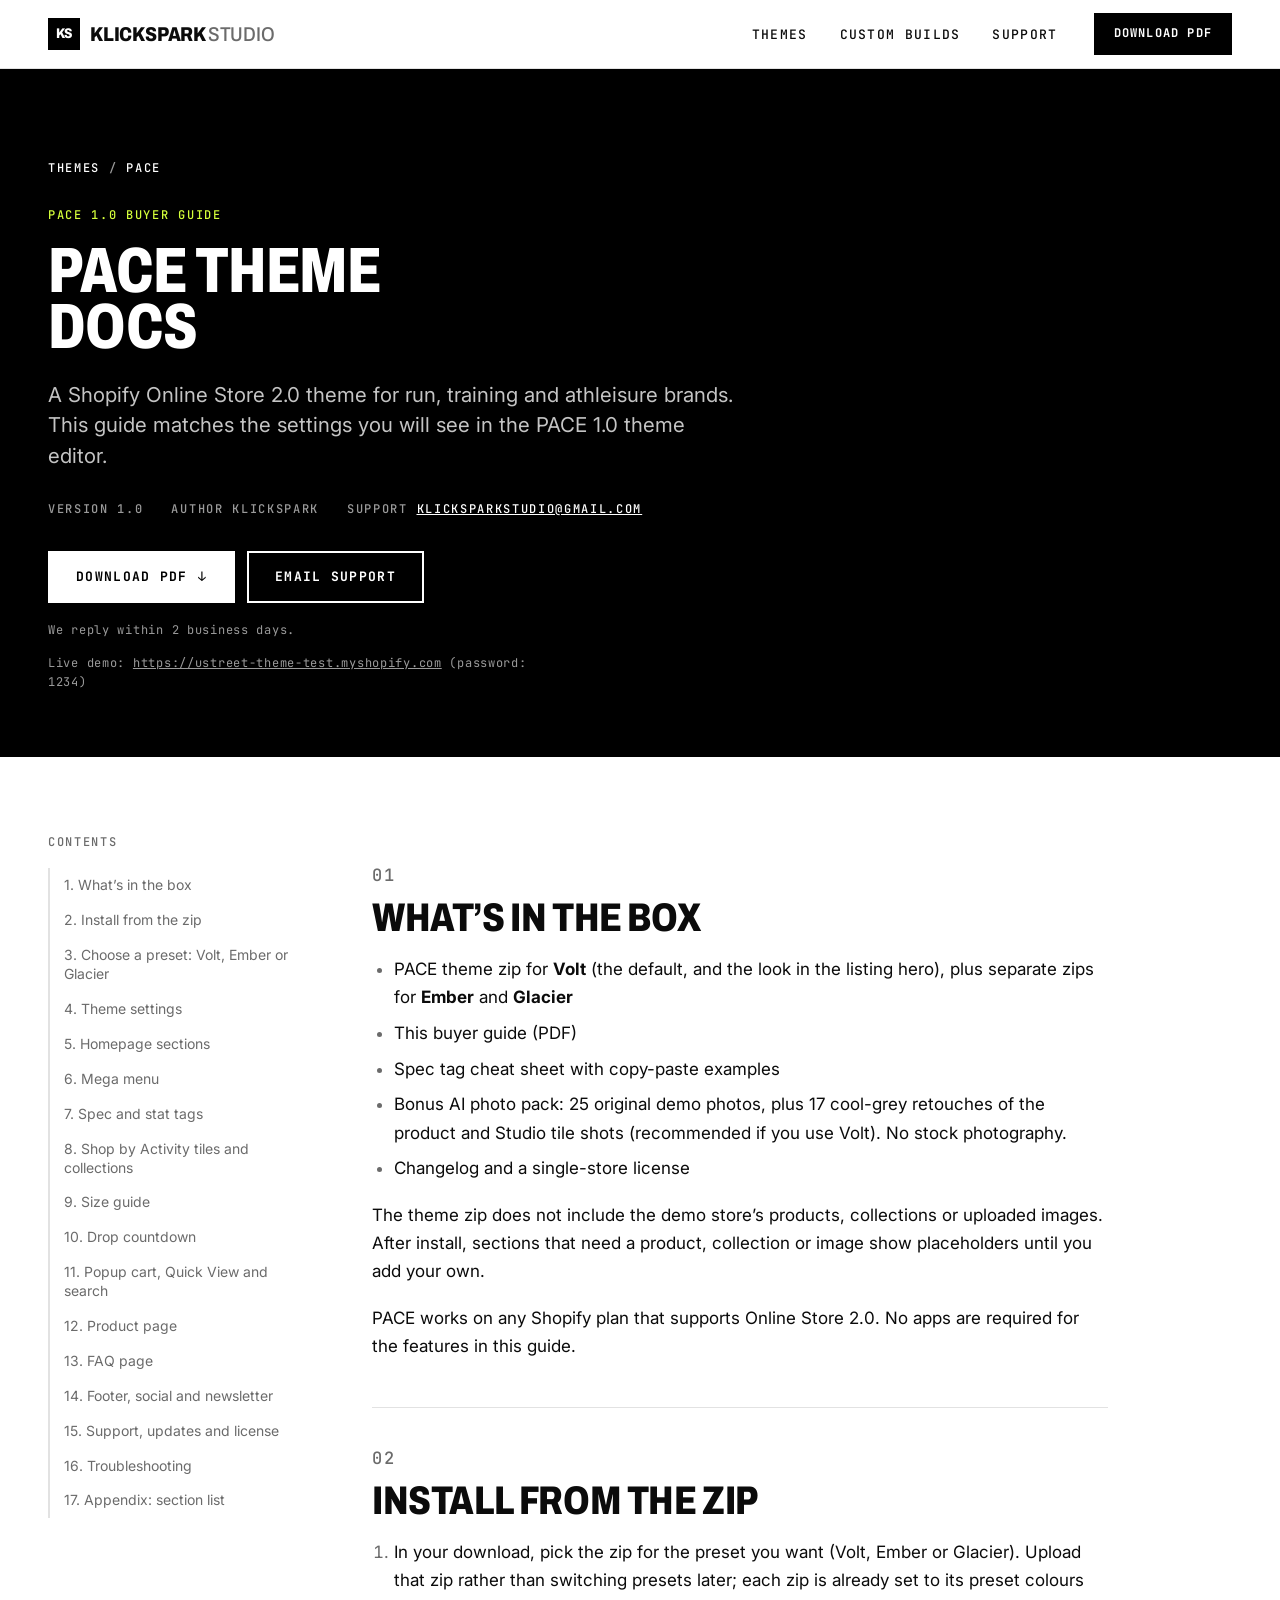
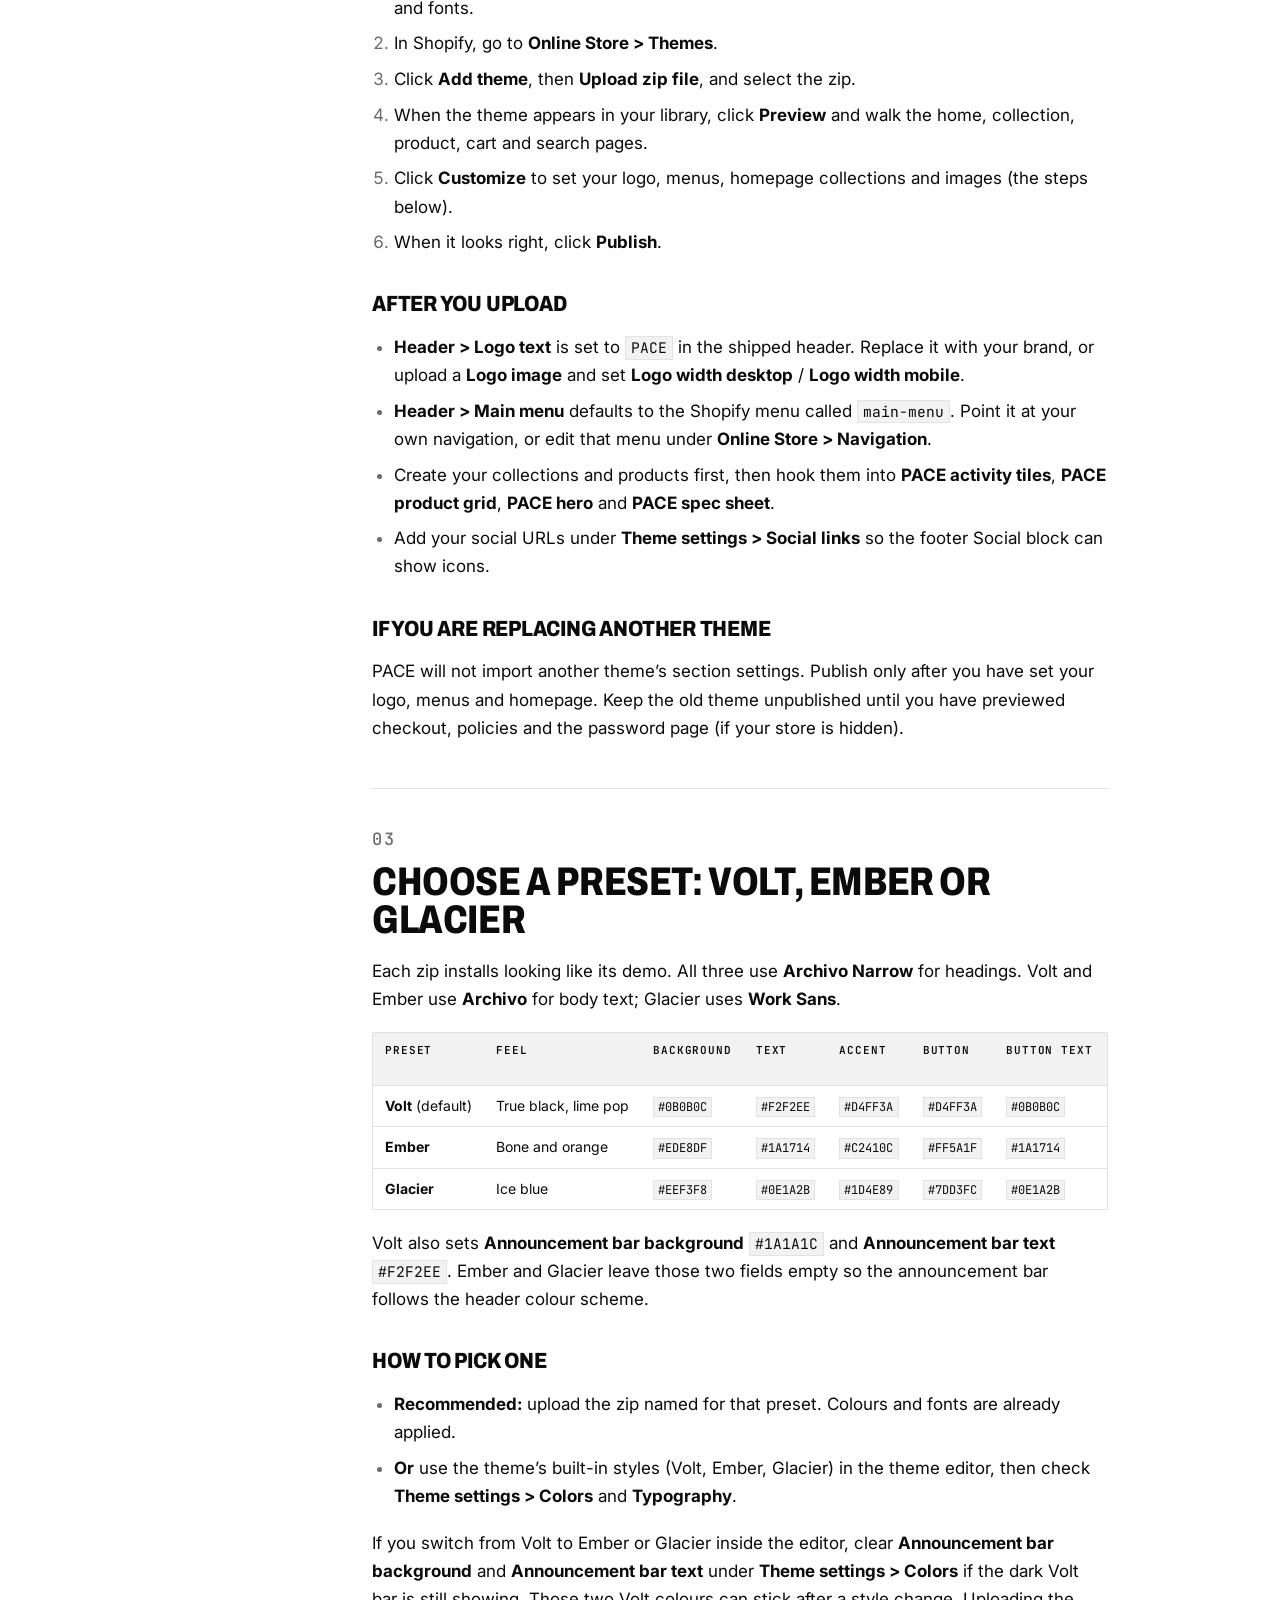
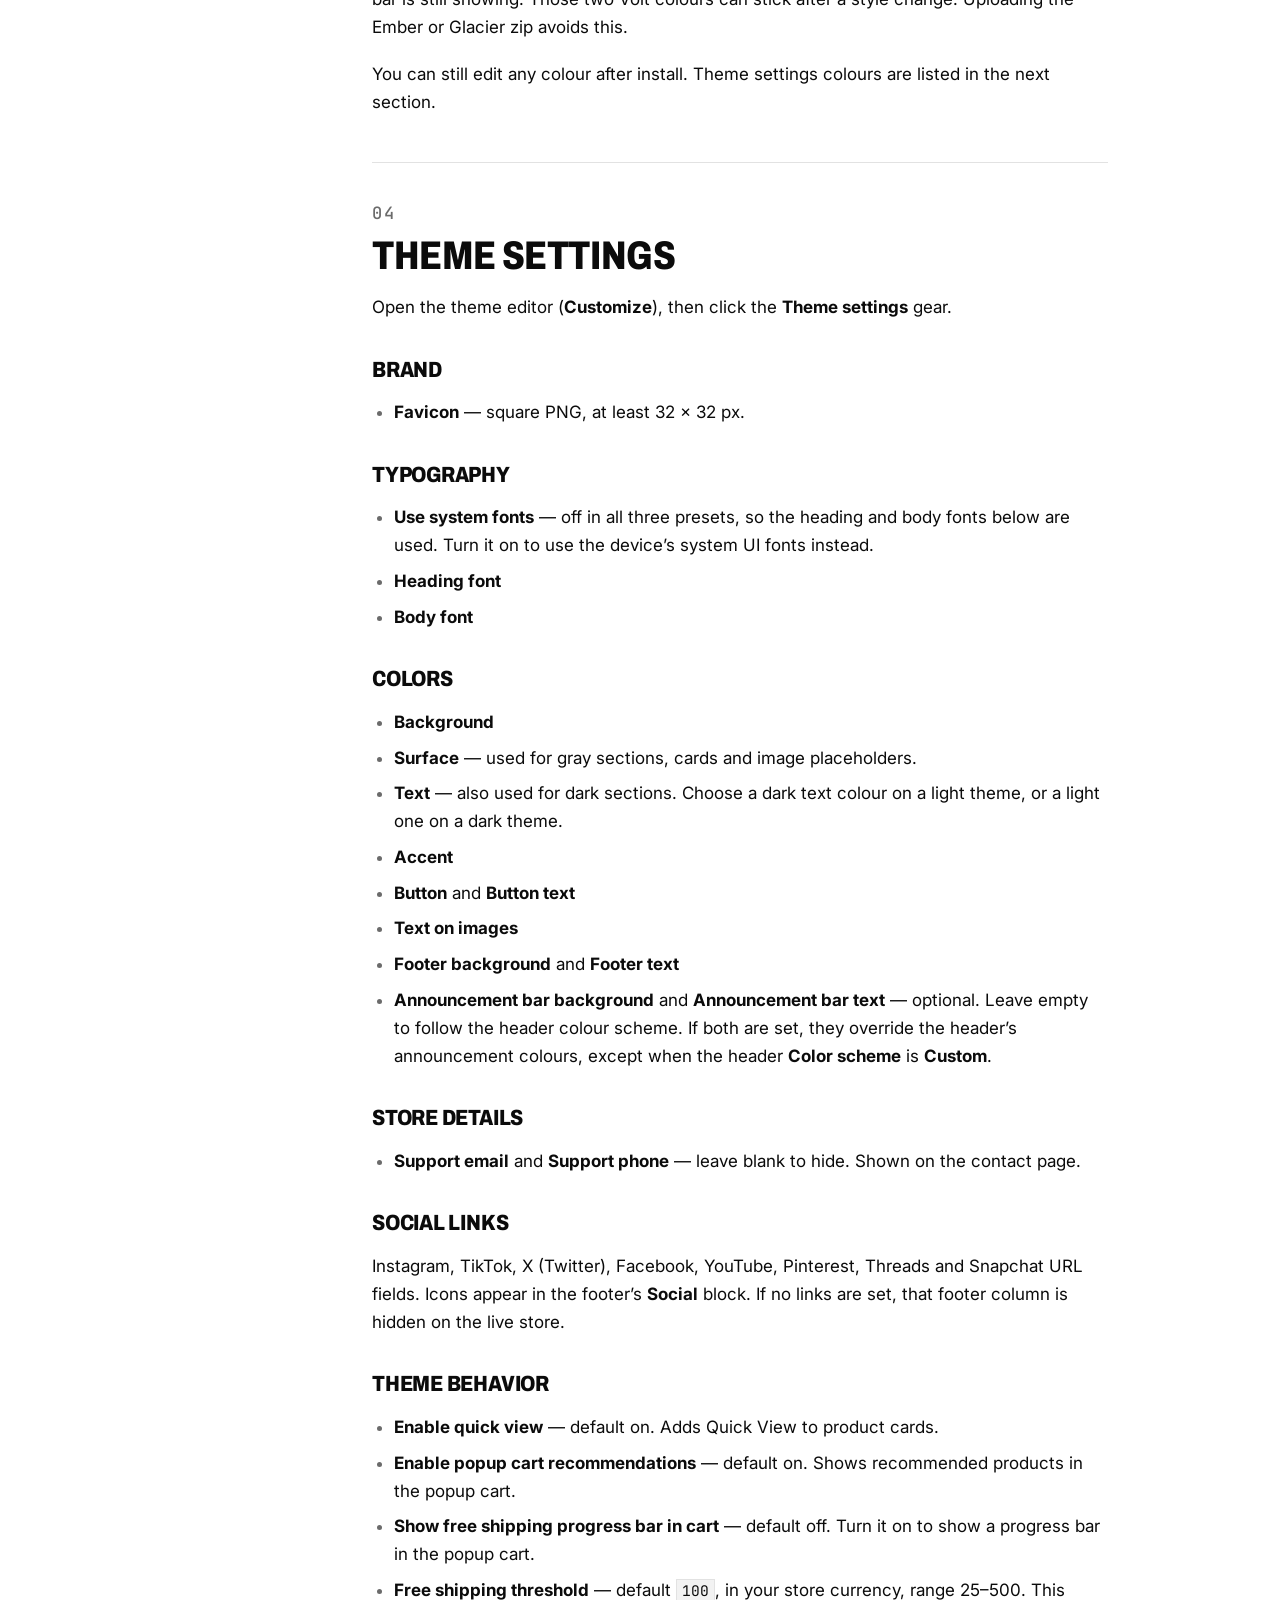
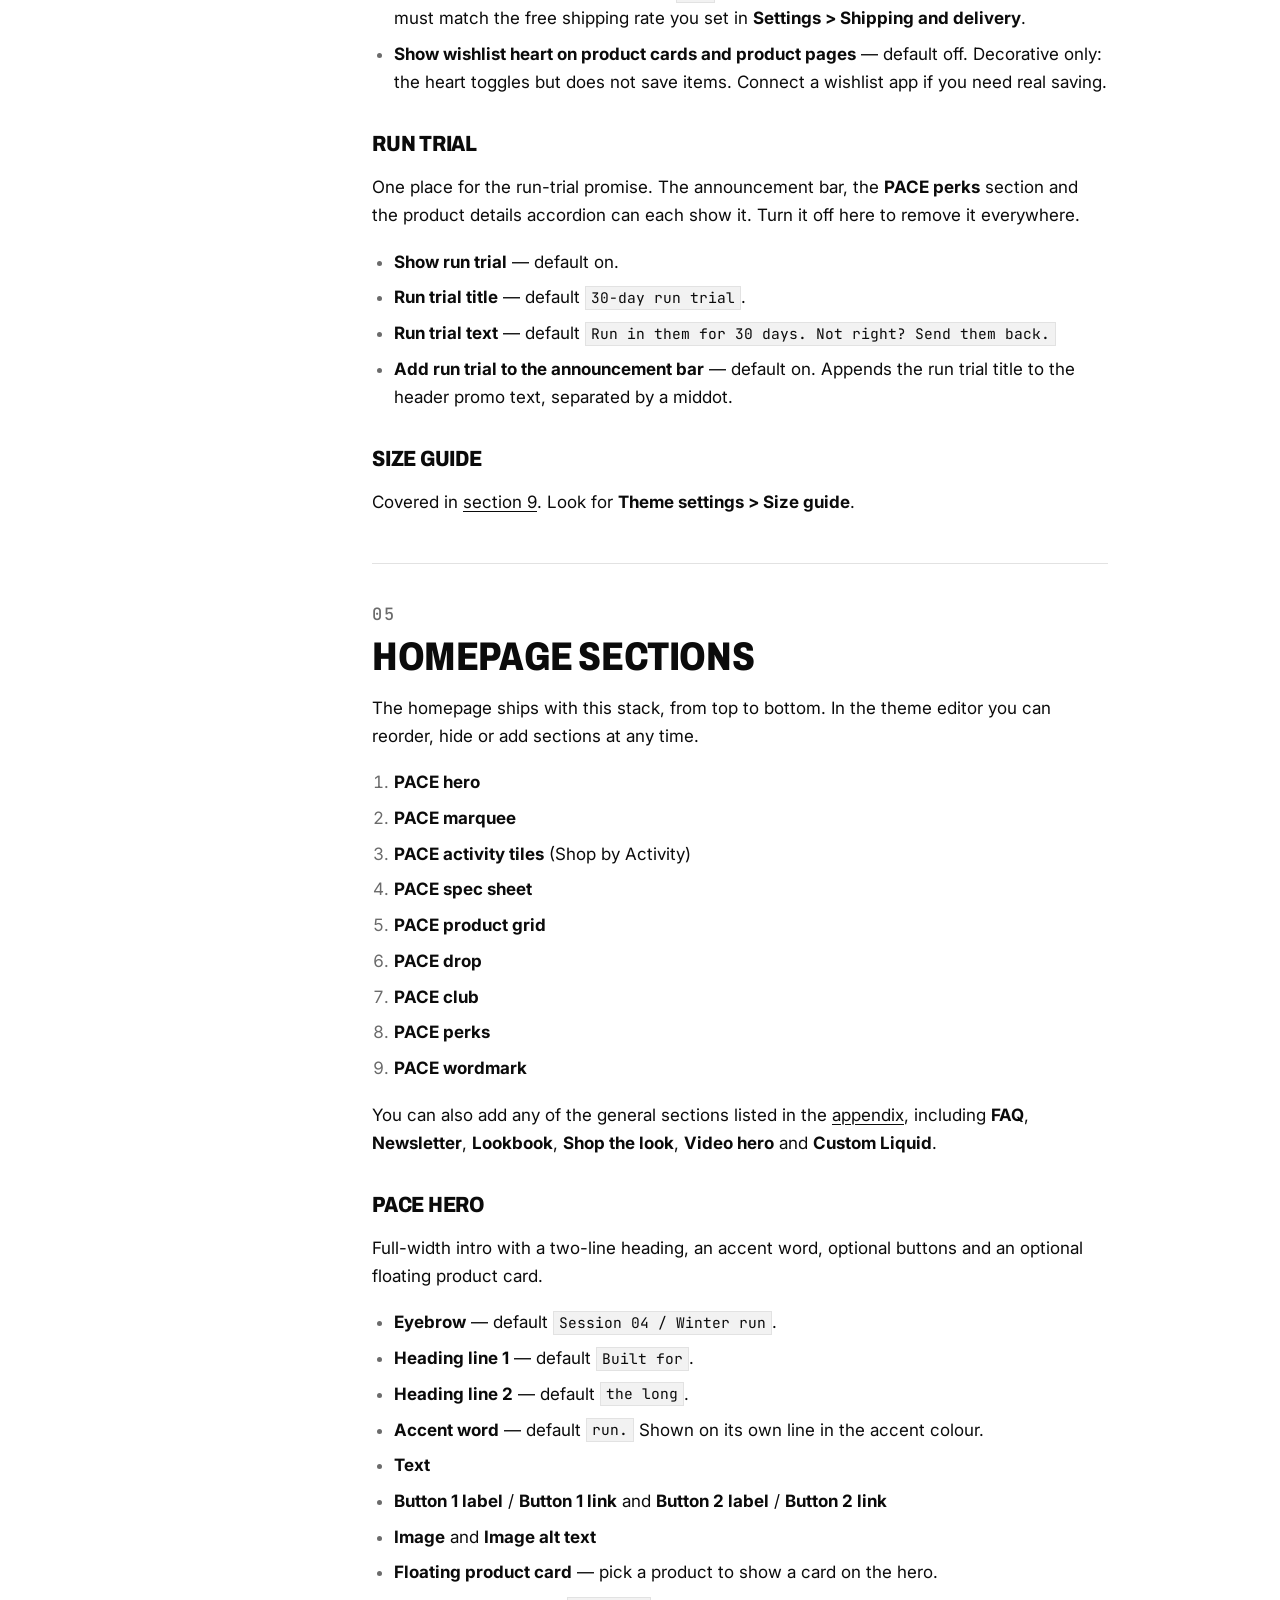
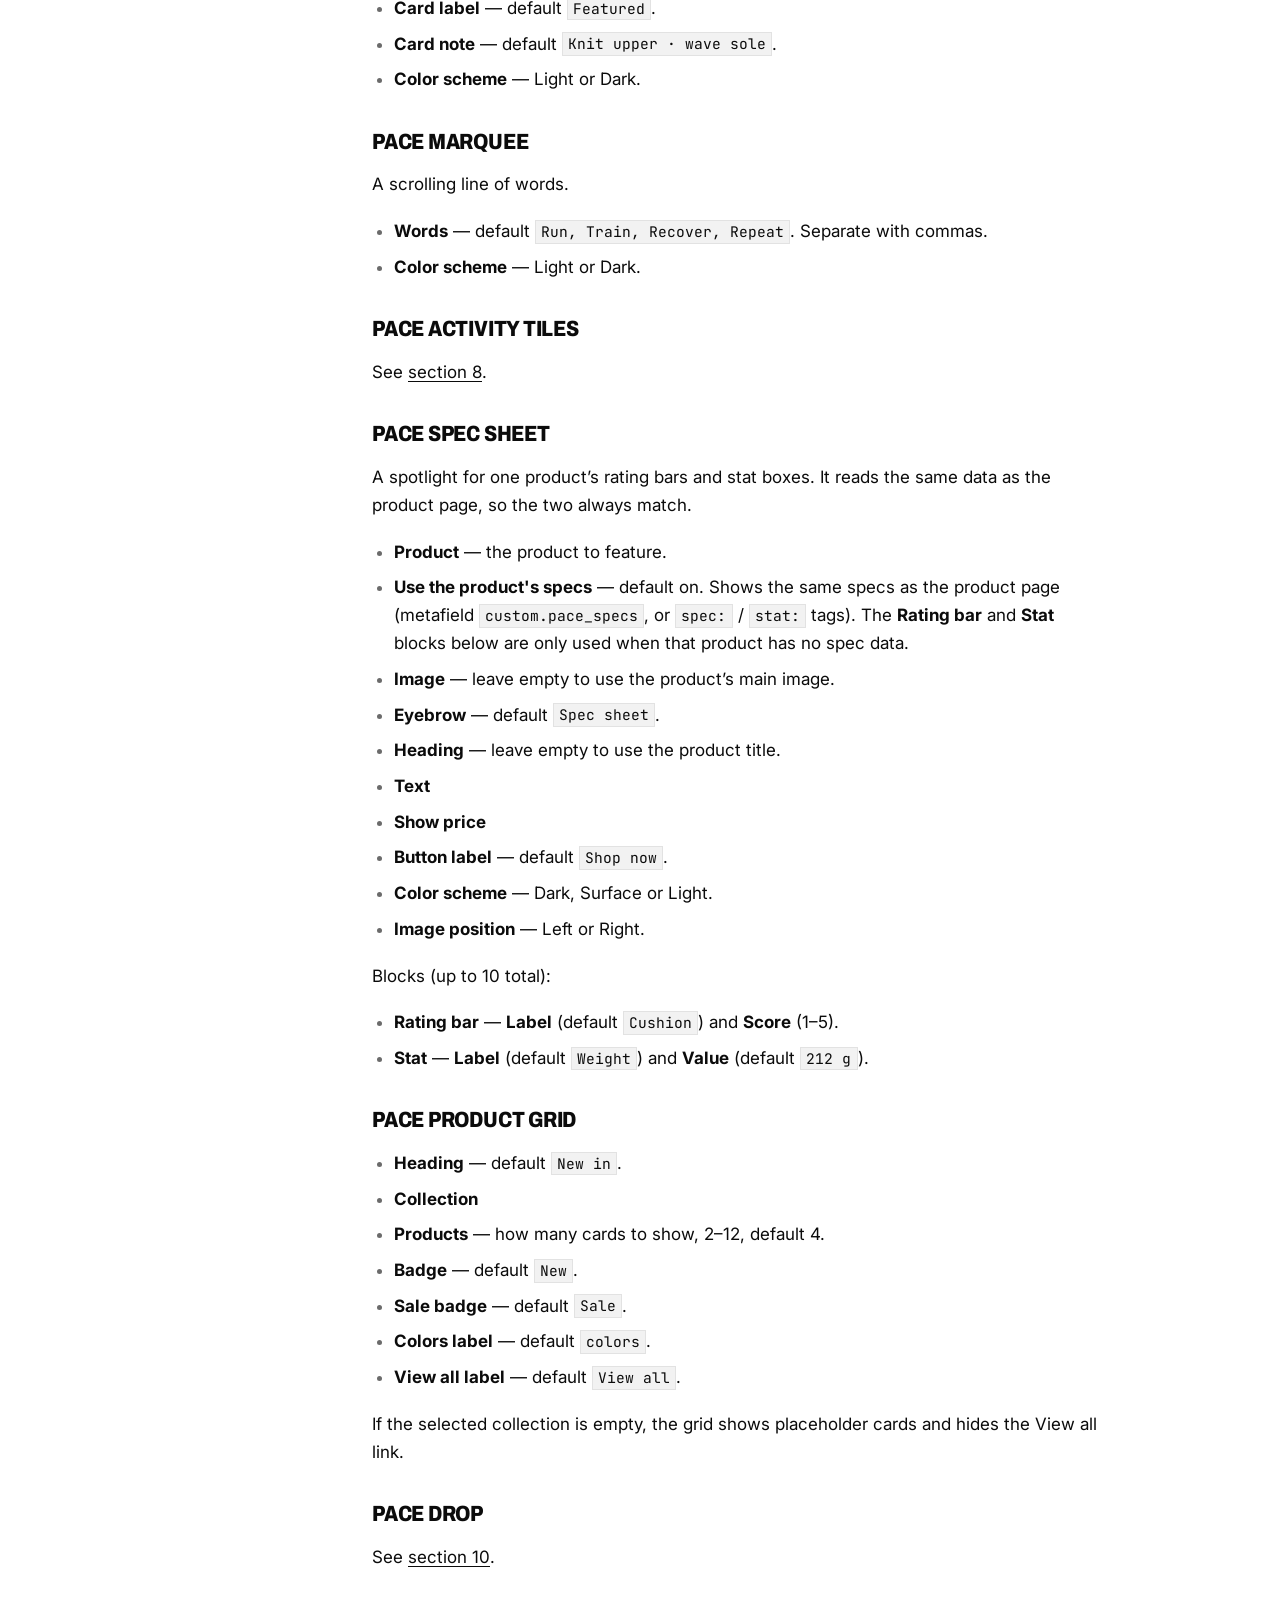
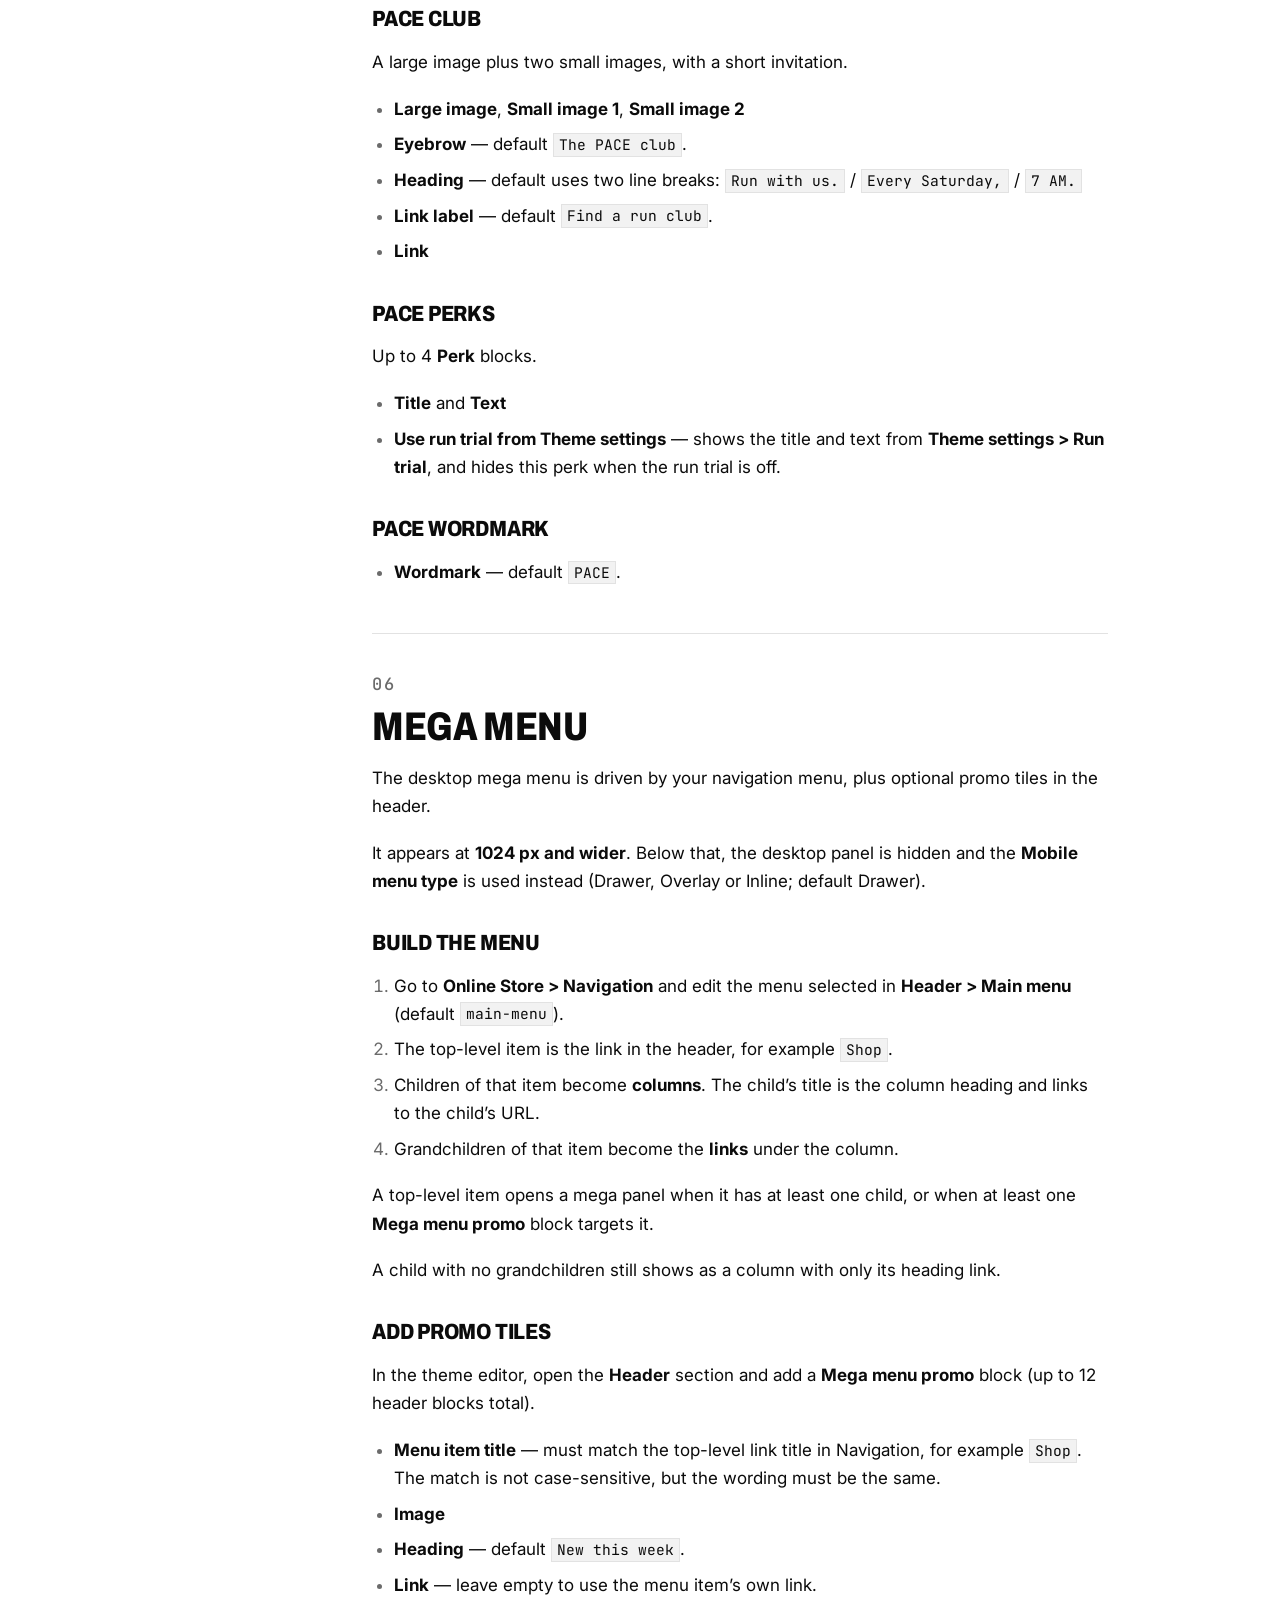
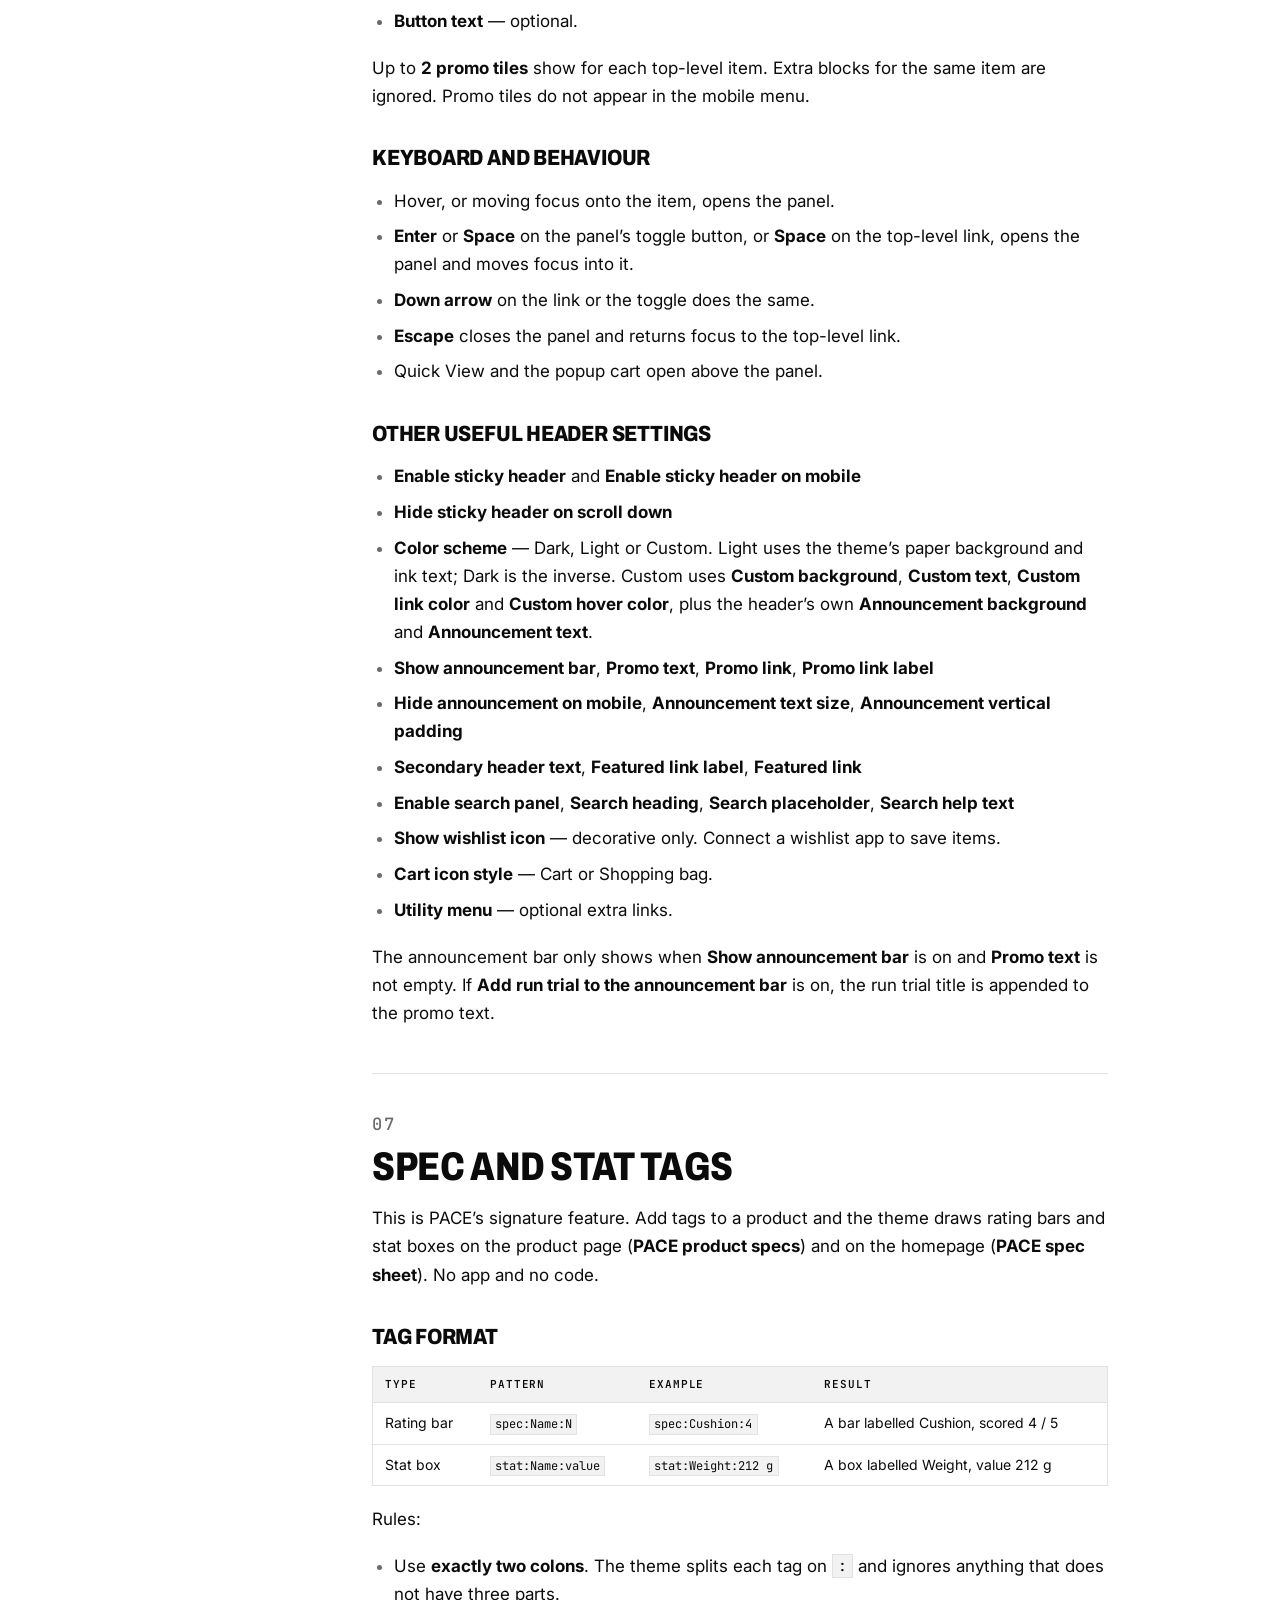
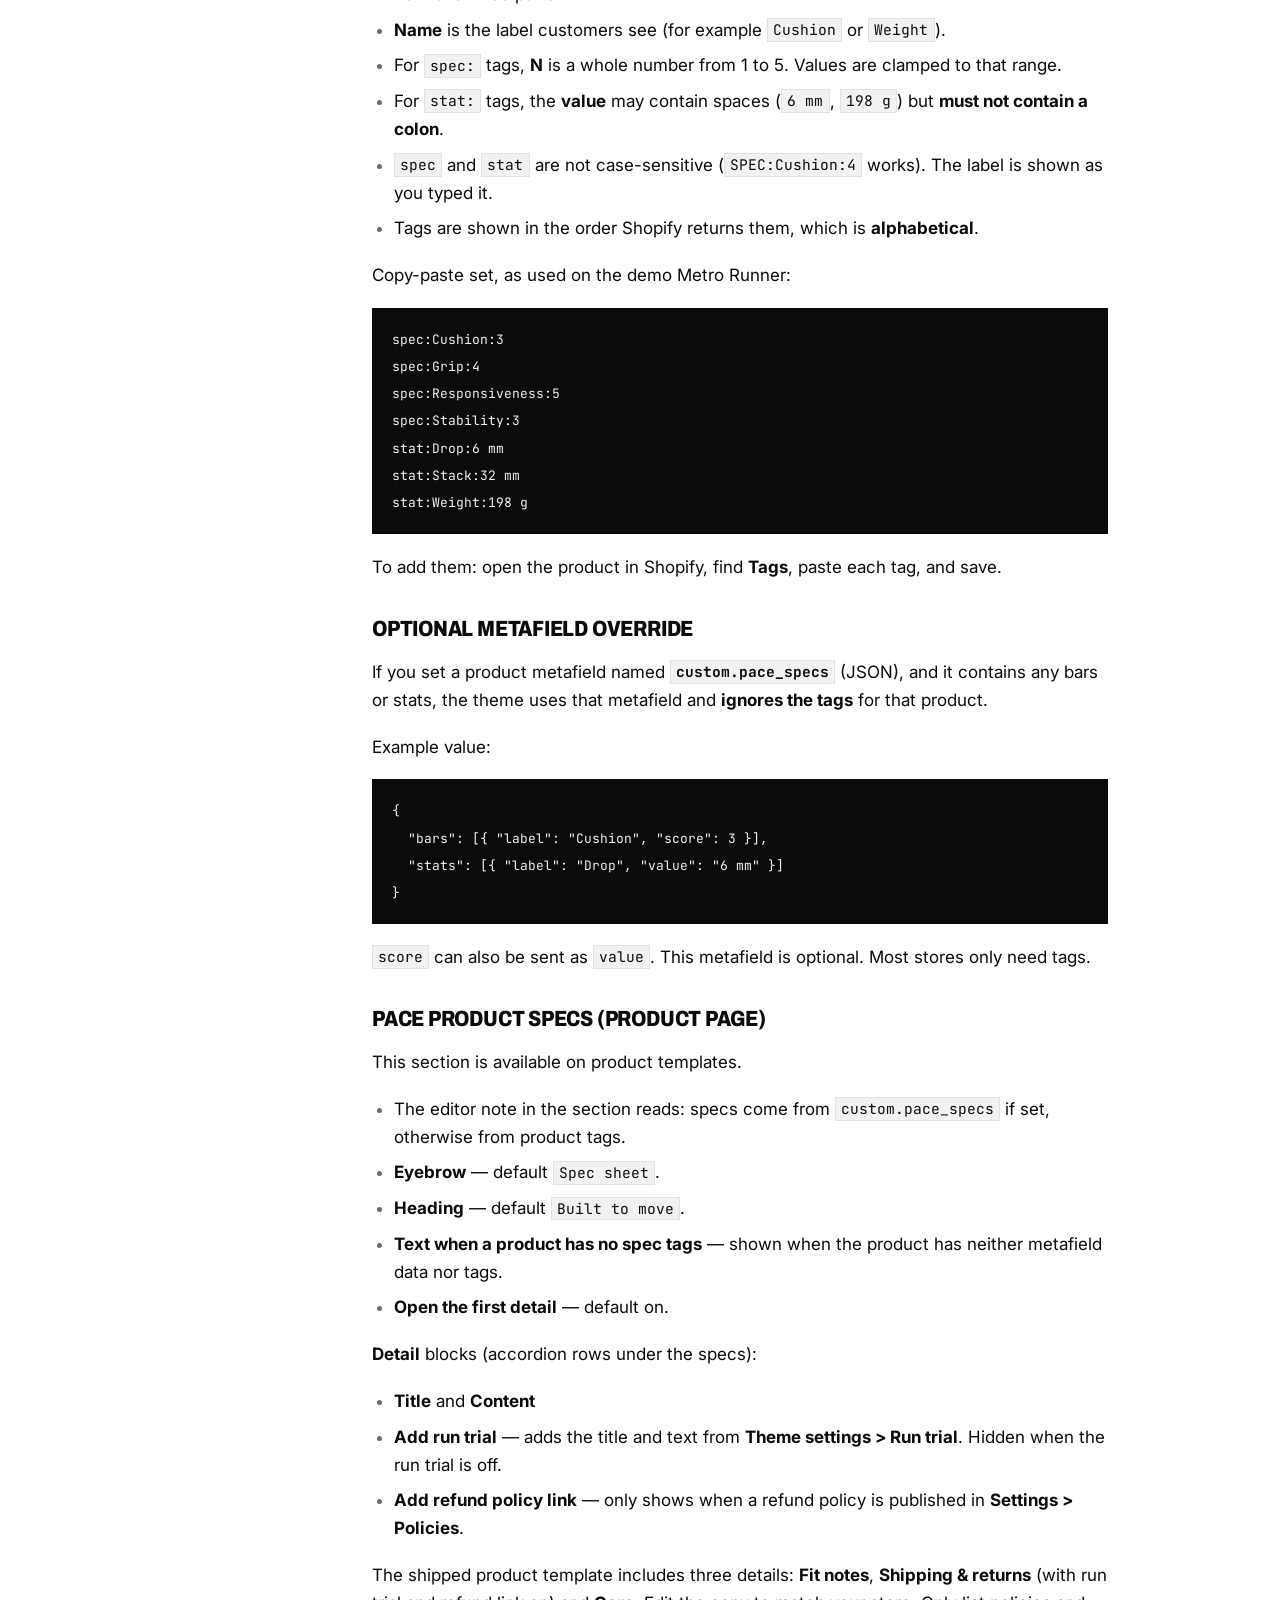
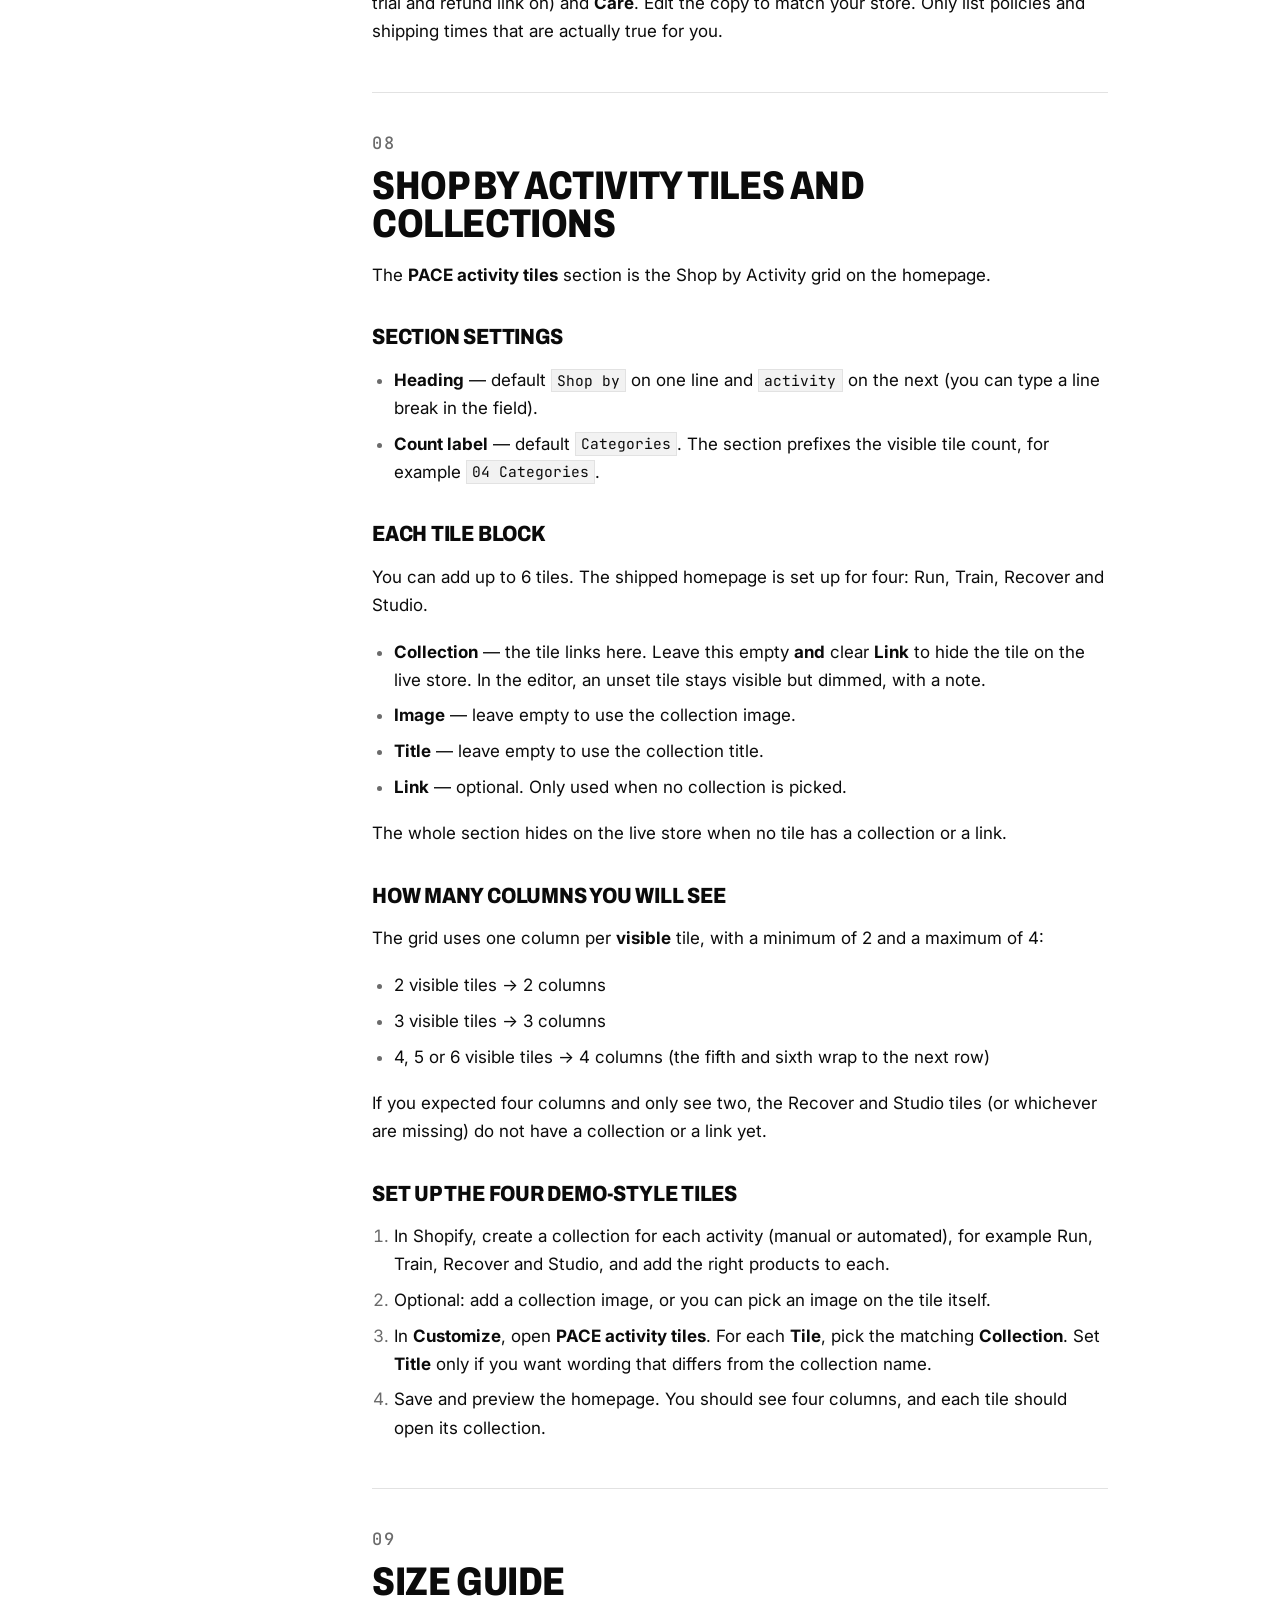
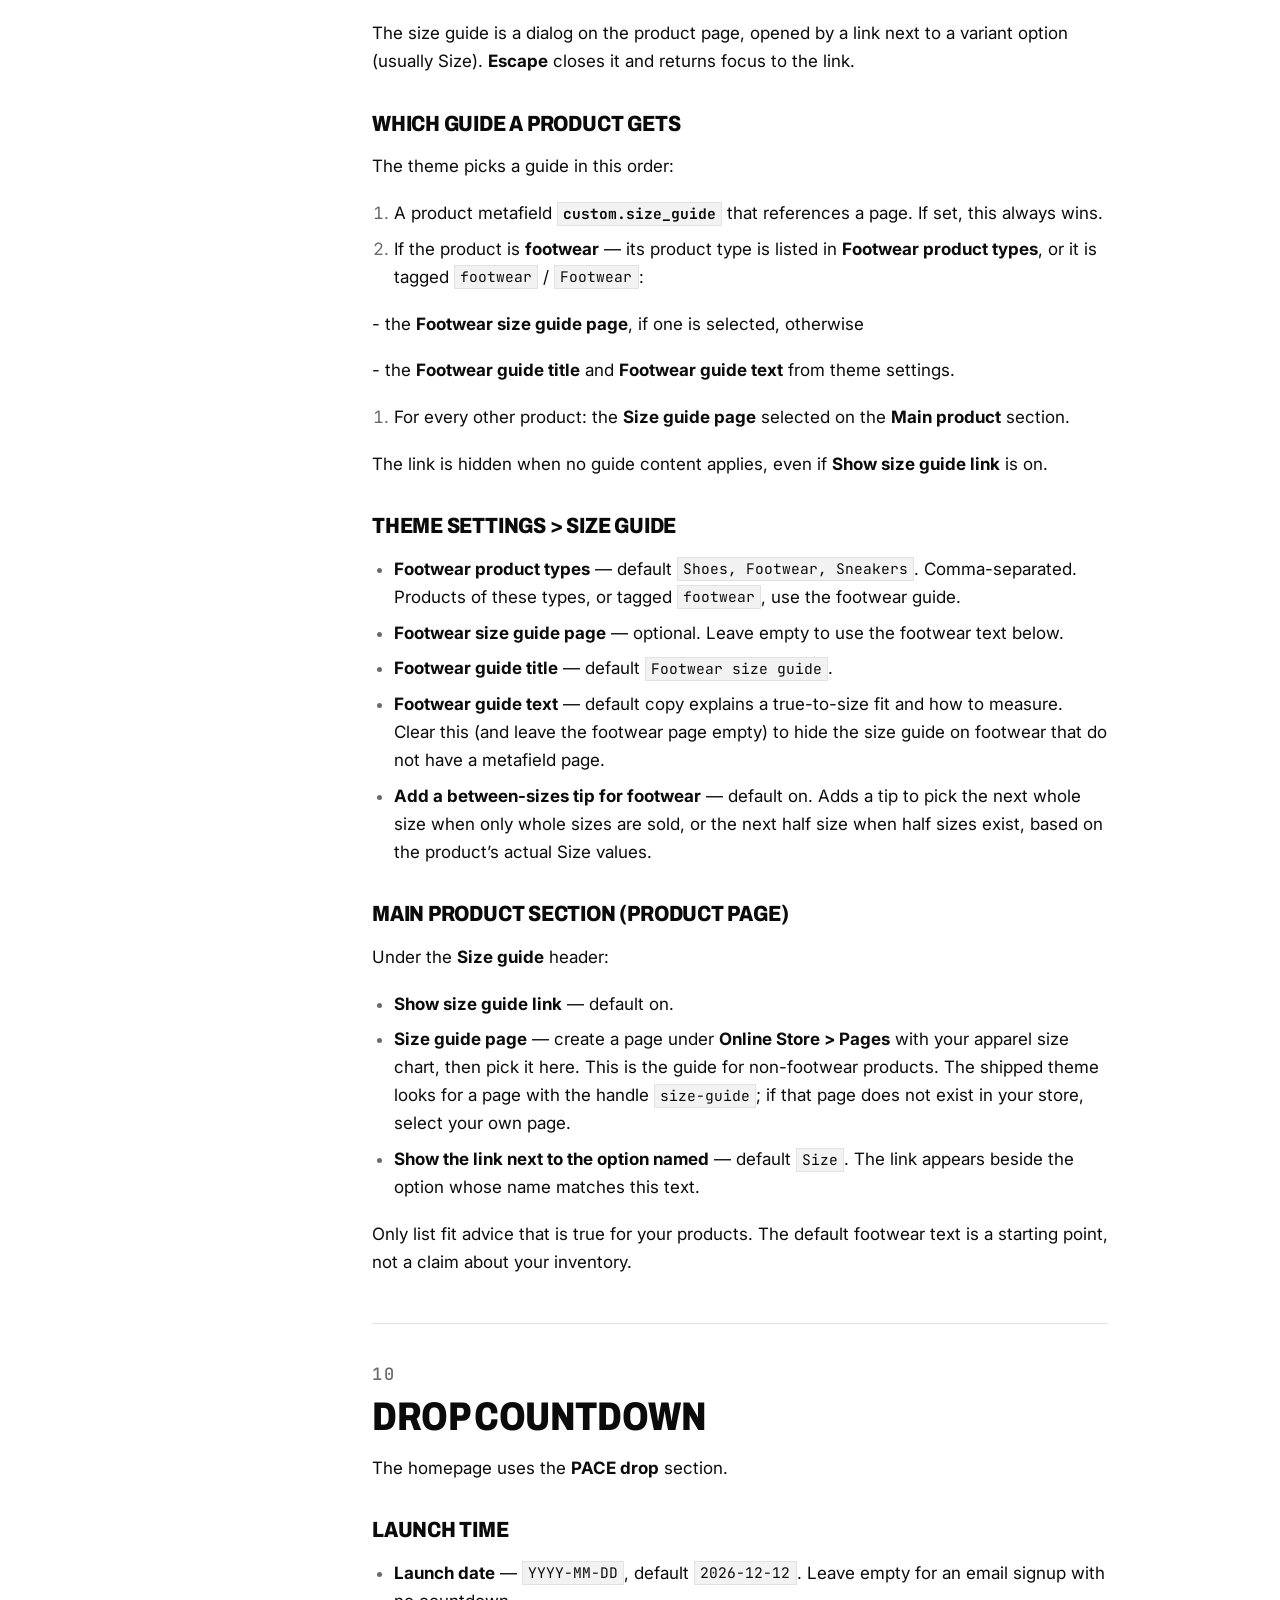
==== pace-docs.html @ 00d6d7cb "Add the PACE theme page, docs, and homepage card PACE sits next to U-Street as a run, training, and " ====
<!DOCTYPE html>
<html lang="en">
<head>
  <meta charset="UTF-8">
  <meta name="viewport" content="width=device-width, initial-scale=1">
  <title>PACE Theme Docs — KlickSpark Studio</title>
  <meta name="description" content="Buyer guide for the PACE 1.0 Shopify theme: install, presets, mega menu, spec tags, size guide, drop countdown and the popup cart.">
  <link rel="canonical" href="https://klicksparkmedia.com/pace-docs.html">
  <meta name="theme-color" content="#000000">

  <meta property="og:type" content="article">
  <meta property="og:site_name" content="KlickSpark Studio">
  <meta property="og:title" content="PACE Theme Docs — KlickSpark Studio">
  <meta property="og:description" content="Buyer guide for the PACE 1.0 Shopify theme: install, presets, mega menu, spec tags and the popup cart.">
  <meta property="og:url" content="https://klicksparkmedia.com/pace-docs.html">
  <meta name="twitter:card" content="summary">

  <link rel="icon" href="favicon.svg" type="image/svg+xml">
  <link rel="preconnect" href="https://fonts.googleapis.com">
  <link rel="preconnect" href="https://fonts.gstatic.com" crossorigin>
  <link href="https://fonts.googleapis.com/css2?family=Archivo:wdth,wght@62..125,400..900&family=Inter:wght@400;500;600;700&family=JetBrains+Mono:wght@400;500;700&display=swap" rel="stylesheet">
  <link rel="stylesheet" href="styles.css">
  <style>
    /* Scoped typography and layout for the PACE docs page. Site header/footer stay on styles.css. */
    .docs-hero { padding: clamp(48px, 7vw, 96px) 0 clamp(40px, 5vw, 72px); background: var(--black); color: var(--white); }
    .docs-hero__crumbs { margin-bottom: 28px; color: var(--g400); }
    .docs-hero__crumbs a { text-decoration: none; color: var(--white); }
    .docs-hero__crumbs a:hover { text-decoration: underline; }
    .docs-hero__kicker { color: #D4FF3A; margin-bottom: 18px; }
    .docs-hero h1 { margin-bottom: 24px; max-width: 12ch; }
    .docs-hero .lead { color: var(--g300); margin-bottom: 28px; }
    .docs-hero__meta { display: flex; flex-wrap: wrap; gap: 8px 28px; margin: 0 0 32px; color: var(--g400); }
    .docs-hero__meta a { color: var(--white); }
    .docs-hero__actions { display: flex; flex-wrap: wrap; gap: 12px; align-items: center; }

    .docs-hero a, .docs-hero__meta, .docs-hero__demo { overflow-wrap: anywhere; }
    .docs-hero__demo { margin-top: 14px; max-width: 40em; }

    .docs-layout {
      display: grid;
      grid-template-columns: minmax(0, 260px) minmax(0, 1fr);
      gap: clamp(32px, 5vw, 72px);
      padding-top: clamp(40px, 6vw, 80px);
      padding-bottom: clamp(80px, 10vw, 140px);
      align-items: start;
      min-width: 0;
    }

    .docs-toc {
      position: sticky;
      top: calc(var(--header-h) + 16px);
      max-height: calc(100vh - var(--header-h) - 32px);
      overflow: auto;
      padding-right: 8px;
    }
    .docs-toc__title { margin-bottom: 16px; color: var(--g500); }
    .docs-toc ol { list-style: none; padding: 0; margin: 0; }
    .docs-toc li { margin: 0; }
    .docs-toc a {
      display: block;
      text-decoration: none;
      font-size: 14px;
      line-height: 1.35;
      padding: 8px 0 8px 14px;
      border-left: 2px solid var(--g200);
      color: var(--g500);
    }
    .docs-toc a:hover { color: var(--ink); }
    .docs-toc a.is-active {
      color: var(--ink);
      border-left-color: var(--black);
      font-weight: 600;
    }
    .docs-toc a.docs-toc__sub { padding-left: 26px; font-size: 13px; }
    .docs-toc__mobile { display: none; }

    .docs-body { min-width: 0; max-width: 46rem; }
    .docs-body :where(p, ul, ol, table, pre, .docs-table-wrap) { margin: 0 0 1.1em; }
    .docs-body :where(h2, h3) { scroll-margin-top: calc(var(--header-h) + 20px); }
    @media (max-width: 900px) {
      .docs-body :where(h2, h3) { scroll-margin-top: calc(var(--header-h) + 64px); }
    }
    .docs-section { padding: 8px 0 28px; border-top: 1px solid var(--g200); }
    .docs-section:first-child { border-top: 0; padding-top: 0; }
    .docs-kicker { color: var(--g500); margin: 28px 0 10px; }
    .docs-body h2 {
      font-family: var(--display);
      font-weight: 800;
      font-stretch: 80%;
      font-variation-settings: 'wdth' 80;
      text-transform: uppercase;
      letter-spacing: -.01em;
      font-size: clamp(28px, 3.4vw, 40px);
      line-height: 0.95;
      margin: 0 0 18px;
    }
    .docs-body h3 {
      font-family: var(--display);
      font-weight: 800;
      font-stretch: 85%;
      font-variation-settings: 'wdth' 85;
      text-transform: uppercase;
      letter-spacing: -.01em;
      font-size: clamp(18px, 2vw, 22px);
      line-height: 1.2;
      margin: 1.6em 0 0.7em;
    }
    .docs-body p, .docs-body li { font-size: 17px; line-height: 1.65; }
    .docs-body ul, .docs-body ol { padding-left: 1.3em; }
    .docs-body ul { list-style: disc; }
    .docs-body ol { list-style: decimal; }
    .docs-body li { margin: 0 0 0.45em; padding: 0; }
    .docs-body li::marker { color: var(--g500); }
    .docs-body a {
      color: var(--ink);
      text-decoration: underline;
      text-underline-offset: 3px;
      text-decoration-thickness: 1px;
    }
    .docs-body a:hover { text-decoration-thickness: 2px; }
    .docs-body code {
      font-family: var(--mono);
      font-size: 0.86em;
      background: var(--g100);
      border: 1px solid var(--g200);
      padding: 0.1em 0.35em;
      word-break: break-word;
    }
    .docs-body pre {
      background: var(--ink);
      color: var(--g100);
      padding: 18px 20px;
      overflow-x: auto;
      -webkit-overflow-scrolling: touch;
    }
    .docs-body pre code {
      background: none;
      border: 0;
      padding: 0;
      color: inherit;
      font-size: 13px;
      line-height: 1.55;
      word-break: normal;
      white-space: pre;
    }
    .docs-section, .docs-table-wrap { min-width: 0; }
    .docs-table-wrap {
      display: block;
      max-width: 100%;
      overflow-x: auto;
      -webkit-overflow-scrolling: touch;
      border: 1px solid var(--g200);
    }
    .docs-body table {
      width: 100%;
      border-collapse: collapse;
      font-size: 14px;
      line-height: 1.45;
      margin: 0;
    }
    .docs-body th, .docs-body td {
      text-align: left;
      vertical-align: top;
      padding: 10px 12px;
      border-bottom: 1px solid var(--g200);
      white-space: nowrap;
    }
    .docs-body td:last-child, .docs-body th:last-child { white-space: normal; }
    .docs-body th {
      font-family: var(--mono);
      font-size: 11px;
      font-weight: 600;
      letter-spacing: .08em;
      text-transform: uppercase;
      background: var(--g100);
    }
    .docs-body tr:last-child td { border-bottom: 0; }
    .docs-end {
      margin-top: 48px;
      padding-top: 24px;
      border-top: 1px solid var(--g200);
      color: var(--g500);
      font-family: var(--mono);
      font-size: 12px;
      letter-spacing: .06em;
    }

    @media (max-width: 900px) {
      .docs-layout { grid-template-columns: 1fr; gap: 0; padding-top: 0; }
      .docs-toc {
        position: sticky;
        top: var(--header-h);
        z-index: 90;
        max-height: none;
        overflow: visible;
        padding: 0;
        margin: 0 calc(-1 * var(--gutter));
        background: rgba(255,255,255,.94);
        -webkit-backdrop-filter: blur(10px); backdrop-filter: blur(10px);
        border-bottom: 1px solid var(--g200);
      }
      .docs-toc__desktop { display: none; }
      .docs-toc__mobile { display: block; }
      .docs-toc__mobile > summary {
        list-style: none;
        cursor: pointer;
        font-family: var(--mono);
        font-size: 12px;
        font-weight: 500;
        letter-spacing: .14em;
        text-transform: uppercase;
        padding: 14px var(--gutter);
        display: flex;
        justify-content: space-between;
        align-items: center;
      }
      .docs-toc__mobile > summary::-webkit-details-marker { display: none; }
      .docs-toc__mobile > summary::after { content: '+'; font-size: 18px; line-height: 1; }
      .docs-toc__mobile[open] > summary::after { content: '–'; }
      .docs-toc__mobile ol { padding: 0 var(--gutter) 16px; max-height: min(60vh, 420px); overflow: auto; }
      .docs-body { padding-top: 32px; }
    }
  </style>
</head>
<body>
  <a class="skip-link" href="#main">Skip to content</a>

  <header class="site-header">
    <div class="wrap site-header__inner">
      <a href="index.html" class="brand" aria-label="KlickSpark Studio home">
        <span class="brand__mark" aria-hidden="true">KS</span>
        <span>KlickSpark <span class="brand__sub">Studio</span></span>
      </a>
      <button class="nav-toggle" type="button" aria-expanded="false" aria-controls="site-nav" aria-label="Open menu"><span></span></button>
      <nav class="site-nav" id="site-nav" aria-label="Primary">
        <ul class="site-nav__links">
          <li><a href="index.html#themes">Themes</a></li>
          <li><a href="index.html#custom">Custom builds</a></li>
          <li><a href="#support">Support</a></li>
        </ul>
        <a href="/downloads/PACE-Docs-v1.0.pdf" class="btn btn--sm">Download PDF</a>
      </nav>
    </div>
  </header>

  <main id="main">
    <section class="docs-hero on-dark" aria-labelledby="docs-title">
      <div class="wrap">
        <p class="docs-hero__crumbs label"><a href="index.html#themes">Themes</a> / <a href="pace.html">PACE</a></p>
        <p class="docs-hero__kicker label">PACE 1.0 buyer guide</p>
        <h1 id="docs-title" class="display h-md">PACE Theme Docs</h1>
        <p class="lead">A Shopify Online Store 2.0 theme for run, training and athleisure brands. This guide matches the settings you will see in the PACE 1.0 theme editor.</p>
        <ul class="docs-hero__meta label">
          <li>Version 1.0</li>
          <li>Author KlickSpark</li>
          <li>Support <a href="mailto:klicksparkstudio@gmail.com">klicksparkstudio@gmail.com</a></li>
        </ul>
        <div class="docs-hero__actions">
          <a href="/downloads/PACE-Docs-v1.0.pdf" class="btn">Download PDF <span class="arrow" aria-hidden="true">↓</span></a>
          <a href="mailto:klicksparkstudio@gmail.com" class="btn btn--outline">Email support</a>
        </div>
        <p class="note muted" style="margin-top:18px">We reply within 2 business days.</p>
        <p class="note muted docs-hero__demo">Live demo: <a href="https://ustreet-theme-test.myshopify.com">https://ustreet-theme-test.myshopify.com</a> (password: 1234)</p>
      </div>
    </section>

    <div class="wrap docs-layout">
      <nav class="docs-toc" aria-label="On this page">
        <div class="docs-toc__desktop">
          <p class="docs-toc__title label">Contents</p>
          <ol><li><a href="#1-whats-in-the-box">1. What’s in the box</a></li><li><a href="#2-install-from-the-zip">2. Install from the zip</a></li><li><a href="#3-choose-a-preset-volt-ember-or-glacier">3. Choose a preset: Volt, Ember or Glacier</a></li><li><a href="#4-theme-settings">4. Theme settings</a></li><li><a href="#5-homepage-sections">5. Homepage sections</a></li><li><a href="#6-mega-menu">6. Mega menu</a></li><li><a href="#7-spec-and-stat-tags">7. Spec and stat tags</a></li><li><a href="#8-shop-by-activity-tiles-and-collections">8. Shop by Activity tiles and collections</a></li><li><a href="#9-size-guide">9. Size guide</a></li><li><a href="#10-drop-countdown">10. Drop countdown</a></li><li><a href="#11-popup-cart-quick-view-and-search">11. Popup cart, Quick View and search</a></li><li><a href="#12-product-page">12. Product page</a></li><li><a href="#13-faq-page">13. FAQ page</a></li><li><a href="#14-footer-social-and-newsletter">14. Footer, social and newsletter</a></li><li><a href="#15-support-updates-and-license">15. Support, updates and license</a></li><li><a href="#16-troubleshooting">16. Troubleshooting</a></li><li><a href="#17-appendix-section-list">17. Appendix: section list</a></li></ol>
        </div>
        <details class="docs-toc__mobile">
          <summary>Contents</summary>
          <ol><li><a href="#1-whats-in-the-box">1. What’s in the box</a></li><li><a href="#2-install-from-the-zip">2. Install from the zip</a></li><li><a href="#3-choose-a-preset-volt-ember-or-glacier">3. Choose a preset: Volt, Ember or Glacier</a></li><li><a href="#4-theme-settings">4. Theme settings</a></li><li><a href="#5-homepage-sections">5. Homepage sections</a></li><li><a href="#6-mega-menu">6. Mega menu</a></li><li><a href="#7-spec-and-stat-tags">7. Spec and stat tags</a></li><li><a href="#8-shop-by-activity-tiles-and-collections">8. Shop by Activity tiles and collections</a></li><li><a href="#9-size-guide">9. Size guide</a></li><li><a href="#10-drop-countdown">10. Drop countdown</a></li><li><a href="#11-popup-cart-quick-view-and-search">11. Popup cart, Quick View and search</a></li><li><a href="#12-product-page">12. Product page</a></li><li><a href="#13-faq-page">13. FAQ page</a></li><li><a href="#14-footer-social-and-newsletter">14. Footer, social and newsletter</a></li><li><a href="#15-support-updates-and-license">15. Support, updates and license</a></li><li><a href="#16-troubleshooting">16. Troubleshooting</a></li><li><a href="#17-appendix-section-list">17. Appendix: section list</a></li></ol>
        </details>
      </nav>
      <article class="docs-body">
        <section class="docs-section" aria-labelledby="1-whats-in-the-box"><p class="docs-kicker label">01</p><h2 id="1-whats-in-the-box">What’s in the box</h2>
<ul><li>PACE theme zip for <strong>Volt</strong> (the default, and the look in the listing hero), plus separate zips for <strong>Ember</strong> and <strong>Glacier</strong></li><li>This buyer guide (PDF)</li><li>Spec tag cheat sheet with copy-paste examples</li><li>Bonus AI photo pack: 25 original demo photos, plus 17 cool-grey retouches of the product and Studio tile shots (recommended if you use Volt). No stock photography.</li><li>Changelog and a single-store license</li></ul>
<p>The theme zip does not include the demo store’s products, collections or uploaded images. After install, sections that need a product, collection or image show placeholders until you add your own.</p>
<p>PACE works on any Shopify plan that supports Online Store 2.0. No apps are required for the features in this guide.</p>
</section><section class="docs-section" aria-labelledby="2-install-from-the-zip"><p class="docs-kicker label">02</p><h2 id="2-install-from-the-zip">Install from the zip</h2>
<ol><li>In your download, pick the zip for the preset you want (Volt, Ember or Glacier). Upload that zip rather than switching presets later; each zip is already set to its preset colours and fonts.</li><li>In Shopify, go to <strong>Online Store &gt; Themes</strong>.</li><li>Click <strong>Add theme</strong>, then <strong>Upload zip file</strong>, and select the zip.</li><li>When the theme appears in your library, click <strong>Preview</strong> and walk the home, collection, product, cart and search pages.</li><li>Click <strong>Customize</strong> to set your logo, menus, homepage collections and images (the steps below).</li><li>When it looks right, click <strong>Publish</strong>.</li></ol>
<h3 id="after-you-upload">After you upload</h3>
<ul><li><strong>Header &gt; Logo text</strong> is set to <code>PACE</code> in the shipped header. Replace it with your brand, or upload a <strong>Logo image</strong> and set <strong>Logo width desktop</strong> / <strong>Logo width mobile</strong>.</li><li><strong>Header &gt; Main menu</strong> defaults to the Shopify menu called <code>main-menu</code>. Point it at your own navigation, or edit that menu under <strong>Online Store &gt; Navigation</strong>.</li><li>Create your collections and products first, then hook them into <strong>PACE activity tiles</strong>, <strong>PACE product grid</strong>, <strong>PACE hero</strong> and <strong>PACE spec sheet</strong>.</li><li>Add your social URLs under <strong>Theme settings &gt; Social links</strong> so the footer Social block can show icons.</li></ul>
<h3 id="if-you-are-replacing-another-theme">If you are replacing another theme</h3>
<p>PACE will not import another theme’s section settings. Publish only after you have set your logo, menus and homepage. Keep the old theme unpublished until you have previewed checkout, policies and the password page (if your store is hidden).</p>
</section><section class="docs-section" aria-labelledby="3-choose-a-preset-volt-ember-or-glacier"><p class="docs-kicker label">03</p><h2 id="3-choose-a-preset-volt-ember-or-glacier">Choose a preset: Volt, Ember or Glacier</h2>
<p>Each zip installs looking like its demo. All three use <strong>Archivo Narrow</strong> for headings. Volt and Ember use <strong>Archivo</strong> for body text; Glacier uses <strong>Work Sans</strong>.</p>
<div class="docs-table-wrap" tabindex="0"><table><thead><tr><th>Preset</th><th>Feel</th><th>Background</th><th>Text</th><th>Accent</th><th>Button</th><th>Button text</th><th>Footer background</th></tr></thead><tbody><tr><td><strong>Volt</strong> (default)</td><td>True black, lime pop</td><td><code>#0B0B0C</code></td><td><code>#F2F2EE</code></td><td><code>#D4FF3A</code></td><td><code>#D4FF3A</code></td><td><code>#0B0B0C</code></td><td><code>#050506</code></td></tr><tr><td><strong>Ember</strong></td><td>Bone and orange</td><td><code>#EDE8DF</code></td><td><code>#1A1714</code></td><td><code>#C2410C</code></td><td><code>#FF5A1F</code></td><td><code>#1A1714</code></td><td><code>#1A1714</code></td></tr><tr><td><strong>Glacier</strong></td><td>Ice blue</td><td><code>#EEF3F8</code></td><td><code>#0E1A2B</code></td><td><code>#1D4E89</code></td><td><code>#7DD3FC</code></td><td><code>#0E1A2B</code></td><td><code>#0E1A2B</code></td></tr></tbody></table></div><p>Volt also sets <strong>Announcement bar background</strong> <code>#1A1A1C</code> and <strong>Announcement bar text</strong> <code>#F2F2EE</code>. Ember and Glacier leave those two fields empty so the announcement bar follows the header colour scheme.</p>
<h3 id="how-to-pick-one">How to pick one</h3>
<ul><li><strong>Recommended:</strong> upload the zip named for that preset. Colours and fonts are already applied.</li><li><strong>Or</strong> use the theme’s built-in styles (Volt, Ember, Glacier) in the theme editor, then check <strong>Theme settings &gt; Colors</strong> and <strong>Typography</strong>.</li></ul>
<p>If you switch from Volt to Ember or Glacier inside the editor, clear <strong>Announcement bar background</strong> and <strong>Announcement bar text</strong> under <strong>Theme settings &gt; Colors</strong> if the dark Volt bar is still showing. Those two Volt colours can stick after a style change. Uploading the Ember or Glacier zip avoids this.</p>
<p>You can still edit any colour after install. Theme settings colours are listed in the next section.</p>
</section><section class="docs-section" aria-labelledby="4-theme-settings"><p class="docs-kicker label">04</p><h2 id="4-theme-settings">Theme settings</h2>
<p>Open the theme editor (<strong>Customize</strong>), then click the <strong>Theme settings</strong> gear.</p>
<h3 id="brand">Brand</h3>
<ul><li><strong>Favicon</strong> — square PNG, at least 32 × 32 px.</li></ul>
<h3 id="typography">Typography</h3>
<ul><li><strong>Use system fonts</strong> — off in all three presets, so the heading and body fonts below are used. Turn it on to use the device’s system UI fonts instead.</li><li><strong>Heading font</strong></li><li><strong>Body font</strong></li></ul>
<h3 id="colors">Colors</h3>
<ul><li><strong>Background</strong></li><li><strong>Surface</strong> — used for gray sections, cards and image placeholders.</li><li><strong>Text</strong> — also used for dark sections. Choose a dark text colour on a light theme, or a light one on a dark theme.</li><li><strong>Accent</strong></li><li><strong>Button</strong> and <strong>Button text</strong></li><li><strong>Text on images</strong></li><li><strong>Footer background</strong> and <strong>Footer text</strong></li><li><strong>Announcement bar background</strong> and <strong>Announcement bar text</strong> — optional. Leave empty to follow the header colour scheme. If both are set, they override the header’s announcement colours, except when the header <strong>Color scheme</strong> is <strong>Custom</strong>.</li></ul>
<h3 id="store-details">Store details</h3>
<ul><li><strong>Support email</strong> and <strong>Support phone</strong> — leave blank to hide. Shown on the contact page.</li></ul>
<h3 id="social-links">Social links</h3>
<p>Instagram, TikTok, X (Twitter), Facebook, YouTube, Pinterest, Threads and Snapchat URL fields. Icons appear in the footer’s <strong>Social</strong> block. If no links are set, that footer column is hidden on the live store.</p>
<h3 id="theme-behavior">Theme behavior</h3>
<ul><li><strong>Enable quick view</strong> — default on. Adds Quick View to product cards.</li><li><strong>Enable popup cart recommendations</strong> — default on. Shows recommended products in the popup cart.</li><li><strong>Show free shipping progress bar in cart</strong> — default off. Turn it on to show a progress bar in the popup cart.</li><li><strong>Free shipping threshold</strong> — default <code>100</code>, in your store currency, range 25–500. This must match the free shipping rate you set in <strong>Settings &gt; Shipping and delivery</strong>.</li><li><strong>Show wishlist heart on product cards and product pages</strong> — default off. Decorative only: the heart toggles but does not save items. Connect a wishlist app if you need real saving.</li></ul>
<h3 id="run-trial">Run trial</h3>
<p>One place for the run-trial promise. The announcement bar, the <strong>PACE perks</strong> section and the product details accordion can each show it. Turn it off here to remove it everywhere.</p>
<ul><li><strong>Show run trial</strong> — default on.</li><li><strong>Run trial title</strong> — default <code>30-day run trial</code>.</li><li><strong>Run trial text</strong> — default <code>Run in them for 30 days. Not right? Send them back.</code></li><li><strong>Add run trial to the announcement bar</strong> — default on. Appends the run trial title to the header promo text, separated by a middot.</li></ul>
<h3 id="size-guide">Size guide</h3>
<p>Covered in <a href="#9-size-guide">section 9</a>. Look for <strong>Theme settings &gt; Size guide</strong>.</p>
</section><section class="docs-section" aria-labelledby="5-homepage-sections"><p class="docs-kicker label">05</p><h2 id="5-homepage-sections">Homepage sections</h2>
<p>The homepage ships with this stack, from top to bottom. In the theme editor you can reorder, hide or add sections at any time.</p>
<ol><li><strong>PACE hero</strong></li><li><strong>PACE marquee</strong></li><li><strong>PACE activity tiles</strong> (Shop by Activity)</li><li><strong>PACE spec sheet</strong></li><li><strong>PACE product grid</strong></li><li><strong>PACE drop</strong></li><li><strong>PACE club</strong></li><li><strong>PACE perks</strong></li><li><strong>PACE wordmark</strong></li></ol>
<p>You can also add any of the general sections listed in the <a href="#17-appendix-section-list">appendix</a>, including <strong>FAQ</strong>, <strong>Newsletter</strong>, <strong>Lookbook</strong>, <strong>Shop the look</strong>, <strong>Video hero</strong> and <strong>Custom Liquid</strong>.</p>
<h3 id="pace-hero">PACE hero</h3>
<p>Full-width intro with a two-line heading, an accent word, optional buttons and an optional floating product card.</p>
<ul><li><strong>Eyebrow</strong> — default <code>Session 04 / Winter run</code>.</li><li><strong>Heading line 1</strong> — default <code>Built for</code>.</li><li><strong>Heading line 2</strong> — default <code>the long</code>.</li><li><strong>Accent word</strong> — default <code>run.</code> Shown on its own line in the accent colour.</li><li><strong>Text</strong></li><li><strong>Button 1 label</strong> / <strong>Button 1 link</strong> and <strong>Button 2 label</strong> / <strong>Button 2 link</strong></li><li><strong>Image</strong> and <strong>Image alt text</strong></li><li><strong>Floating product card</strong> — pick a product to show a card on the hero.</li><li><strong>Card label</strong> — default <code>Featured</code>.</li><li><strong>Card note</strong> — default <code>Knit upper · wave sole</code>.</li><li><strong>Color scheme</strong> — Light or Dark.</li></ul>
<h3 id="pace-marquee">PACE marquee</h3>
<p>A scrolling line of words.</p>
<ul><li><strong>Words</strong> — default <code>Run, Train, Recover, Repeat</code>. Separate with commas.</li><li><strong>Color scheme</strong> — Light or Dark.</li></ul>
<h3 id="pace-activity-tiles">PACE activity tiles</h3>
<p>See <a href="#8-shop-by-activity-tiles-and-collections">section 8</a>.</p>
<h3 id="pace-spec-sheet">PACE spec sheet</h3>
<p>A spotlight for one product’s rating bars and stat boxes. It reads the same data as the product page, so the two always match.</p>
<ul><li><strong>Product</strong> — the product to feature.</li><li><strong>Use the product&#x27;s specs</strong> — default on. Shows the same specs as the product page (metafield <code>custom.pace_specs</code>, or <code>spec:</code> / <code>stat:</code> tags). The <strong>Rating bar</strong> and <strong>Stat</strong> blocks below are only used when that product has no spec data.</li><li><strong>Image</strong> — leave empty to use the product’s main image.</li><li><strong>Eyebrow</strong> — default <code>Spec sheet</code>.</li><li><strong>Heading</strong> — leave empty to use the product title.</li><li><strong>Text</strong></li><li><strong>Show price</strong></li><li><strong>Button label</strong> — default <code>Shop now</code>.</li><li><strong>Color scheme</strong> — Dark, Surface or Light.</li><li><strong>Image position</strong> — Left or Right.</li></ul>
<p>Blocks (up to 10 total):</p>
<ul><li><strong>Rating bar</strong> — <strong>Label</strong> (default <code>Cushion</code>) and <strong>Score</strong> (1–5).</li><li><strong>Stat</strong> — <strong>Label</strong> (default <code>Weight</code>) and <strong>Value</strong> (default <code>212 g</code>).</li></ul>
<h3 id="pace-product-grid">PACE product grid</h3>
<ul><li><strong>Heading</strong> — default <code>New in</code>.</li><li><strong>Collection</strong></li><li><strong>Products</strong> — how many cards to show, 2–12, default 4.</li><li><strong>Badge</strong> — default <code>New</code>.</li><li><strong>Sale badge</strong> — default <code>Sale</code>.</li><li><strong>Colors label</strong> — default <code>colors</code>.</li><li><strong>View all label</strong> — default <code>View all</code>.</li></ul>
<p>If the selected collection is empty, the grid shows placeholder cards and hides the View all link.</p>
<h3 id="pace-drop">PACE drop</h3>
<p>See <a href="#10-drop-countdown">section 10</a>.</p>
<h3 id="pace-club">PACE club</h3>
<p>A large image plus two small images, with a short invitation.</p>
<ul><li><strong>Large image</strong>, <strong>Small image 1</strong>, <strong>Small image 2</strong></li><li><strong>Eyebrow</strong> — default <code>The PACE club</code>.</li><li><strong>Heading</strong> — default uses two line breaks: <code>Run with us.</code> / <code>Every Saturday,</code> / <code>7 AM.</code></li><li><strong>Link label</strong> — default <code>Find a run club</code>.</li><li><strong>Link</strong></li></ul>
<h3 id="pace-perks">PACE perks</h3>
<p>Up to 4 <strong>Perk</strong> blocks.</p>
<ul><li><strong>Title</strong> and <strong>Text</strong></li><li><strong>Use run trial from Theme settings</strong> — shows the title and text from <strong>Theme settings &gt; Run trial</strong>, and hides this perk when the run trial is off.</li></ul>
<h3 id="pace-wordmark">PACE wordmark</h3>
<ul><li><strong>Wordmark</strong> — default <code>PACE</code>.</li></ul>
</section><section class="docs-section" aria-labelledby="6-mega-menu"><p class="docs-kicker label">06</p><h2 id="6-mega-menu">Mega menu</h2>
<p>The desktop mega menu is driven by your navigation menu, plus optional promo tiles in the header.</p>
<p>It appears at <strong>1024 px and wider</strong>. Below that, the desktop panel is hidden and the <strong>Mobile menu type</strong> is used instead (Drawer, Overlay or Inline; default Drawer).</p>
<h3 id="build-the-menu">Build the menu</h3>
<ol><li>Go to <strong>Online Store &gt; Navigation</strong> and edit the menu selected in <strong>Header &gt; Main menu</strong> (default <code>main-menu</code>).</li><li>The top-level item is the link in the header, for example <code>Shop</code>.</li><li>Children of that item become <strong>columns</strong>. The child’s title is the column heading and links to the child’s URL.</li><li>Grandchildren of that item become the <strong>links</strong> under the column.</li></ol>
<p>A top-level item opens a mega panel when it has at least one child, or when at least one <strong>Mega menu promo</strong> block targets it.</p>
<p>A child with no grandchildren still shows as a column with only its heading link.</p>
<h3 id="add-promo-tiles">Add promo tiles</h3>
<p>In the theme editor, open the <strong>Header</strong> section and add a <strong>Mega menu promo</strong> block (up to 12 header blocks total).</p>
<ul><li><strong>Menu item title</strong> — must match the top-level link title in Navigation, for example <code>Shop</code>. The match is not case-sensitive, but the wording must be the same.</li><li><strong>Image</strong></li><li><strong>Heading</strong> — default <code>New this week</code>.</li><li><strong>Link</strong> — leave empty to use the menu item’s own link.</li><li><strong>Button text</strong> — optional.</li></ul>
<p>Up to <strong>2 promo tiles</strong> show for each top-level item. Extra blocks for the same item are ignored. Promo tiles do not appear in the mobile menu.</p>
<h3 id="keyboard-and-behaviour">Keyboard and behaviour</h3>
<ul><li>Hover, or moving focus onto the item, opens the panel.</li><li><strong>Enter</strong> or <strong>Space</strong> on the panel’s toggle button, or <strong>Space</strong> on the top-level link, opens the panel and moves focus into it.</li><li><strong>Down arrow</strong> on the link or the toggle does the same.</li><li><strong>Escape</strong> closes the panel and returns focus to the top-level link.</li><li>Quick View and the popup cart open above the panel.</li></ul>
<h3 id="other-useful-header-settings">Other useful header settings</h3>
<ul><li><strong>Enable sticky header</strong> and <strong>Enable sticky header on mobile</strong></li><li><strong>Hide sticky header on scroll down</strong></li><li><strong>Color scheme</strong> — Dark, Light or Custom. Light uses the theme’s paper background and ink text; Dark is the inverse. Custom uses <strong>Custom background</strong>, <strong>Custom text</strong>, <strong>Custom link color</strong> and <strong>Custom hover color</strong>, plus the header’s own <strong>Announcement background</strong> and <strong>Announcement text</strong>.</li><li><strong>Show announcement bar</strong>, <strong>Promo text</strong>, <strong>Promo link</strong>, <strong>Promo link label</strong></li><li><strong>Hide announcement on mobile</strong>, <strong>Announcement text size</strong>, <strong>Announcement vertical padding</strong></li><li><strong>Secondary header text</strong>, <strong>Featured link label</strong>, <strong>Featured link</strong></li><li><strong>Enable search panel</strong>, <strong>Search heading</strong>, <strong>Search placeholder</strong>, <strong>Search help text</strong></li><li><strong>Show wishlist icon</strong> — decorative only. Connect a wishlist app to save items.</li><li><strong>Cart icon style</strong> — Cart or Shopping bag.</li><li><strong>Utility menu</strong> — optional extra links.</li></ul>
<p>The announcement bar only shows when <strong>Show announcement bar</strong> is on and <strong>Promo text</strong> is not empty. If <strong>Add run trial to the announcement bar</strong> is on, the run trial title is appended to the promo text.</p>
</section><section class="docs-section" aria-labelledby="7-spec-and-stat-tags"><p class="docs-kicker label">07</p><h2 id="7-spec-and-stat-tags">Spec and stat tags</h2>
<p>This is PACE’s signature feature. Add tags to a product and the theme draws rating bars and stat boxes on the product page (<strong>PACE product specs</strong>) and on the homepage (<strong>PACE spec sheet</strong>). No app and no code.</p>
<h3 id="tag-format">Tag format</h3>
<div class="docs-table-wrap" tabindex="0"><table><thead><tr><th>Type</th><th>Pattern</th><th>Example</th><th>Result</th></tr></thead><tbody><tr><td>Rating bar</td><td><code>spec:Name:N</code></td><td><code>spec:Cushion:4</code></td><td>A bar labelled Cushion, scored 4 / 5</td></tr><tr><td>Stat box</td><td><code>stat:Name:value</code></td><td><code>stat:Weight:212 g</code></td><td>A box labelled Weight, value 212 g</td></tr></tbody></table></div><p>Rules:</p>
<ul><li>Use <strong>exactly two colons</strong>. The theme splits each tag on <code>:</code> and ignores anything that does not have three parts.</li><li><strong>Name</strong> is the label customers see (for example <code>Cushion</code> or <code>Weight</code>).</li><li>For <code>spec:</code> tags, <strong>N</strong> is a whole number from 1 to 5. Values are clamped to that range.</li><li>For <code>stat:</code> tags, the <strong>value</strong> may contain spaces (<code>6 mm</code>, <code>198 g</code>) but <strong>must not contain a colon</strong>.</li><li><code>spec</code> and <code>stat</code> are not case-sensitive (<code>SPEC:Cushion:4</code> works). The label is shown as you typed it.</li><li>Tags are shown in the order Shopify returns them, which is <strong>alphabetical</strong>.</li></ul>
<p>Copy-paste set, as used on the demo Metro Runner:</p>
<pre><code>spec:Cushion:3
spec:Grip:4
spec:Responsiveness:5
spec:Stability:3
stat:Drop:6 mm
stat:Stack:32 mm
stat:Weight:198 g</code></pre>
<p>To add them: open the product in Shopify, find <strong>Tags</strong>, paste each tag, and save.</p>
<h3 id="optional-metafield-override">Optional metafield override</h3>
<p>If you set a product metafield named <strong><code>custom.pace_specs</code></strong> (JSON), and it contains any bars or stats, the theme uses that metafield and <strong>ignores the tags</strong> for that product.</p>
<p>Example value:</p>
<pre><code class="language-json">{
  &quot;bars&quot;: [{ &quot;label&quot;: &quot;Cushion&quot;, &quot;score&quot;: 3 }],
  &quot;stats&quot;: [{ &quot;label&quot;: &quot;Drop&quot;, &quot;value&quot;: &quot;6 mm&quot; }]
}</code></pre>
<p><code>score</code> can also be sent as <code>value</code>. This metafield is optional. Most stores only need tags.</p>
<h3 id="pace-product-specs-product-page">PACE product specs (product page)</h3>
<p>This section is available on product templates.</p>
<ul><li>The editor note in the section reads: specs come from <code>custom.pace_specs</code> if set, otherwise from product tags.</li><li><strong>Eyebrow</strong> — default <code>Spec sheet</code>.</li><li><strong>Heading</strong> — default <code>Built to move</code>.</li><li><strong>Text when a product has no spec tags</strong> — shown when the product has neither metafield data nor tags.</li><li><strong>Open the first detail</strong> — default on.</li></ul>
<p><strong>Detail</strong> blocks (accordion rows under the specs):</p>
<ul><li><strong>Title</strong> and <strong>Content</strong></li><li><strong>Add run trial</strong> — adds the title and text from <strong>Theme settings &gt; Run trial</strong>. Hidden when the run trial is off.</li><li><strong>Add refund policy link</strong> — only shows when a refund policy is published in <strong>Settings &gt; Policies</strong>.</li></ul>
<p>The shipped product template includes three details: <strong>Fit notes</strong>, <strong>Shipping &amp; returns</strong> (with run trial and refund link on) and <strong>Care</strong>. Edit the copy to match your store. Only list policies and shipping times that are actually true for you.</p>
</section><section class="docs-section" aria-labelledby="8-shop-by-activity-tiles-and-collections"><p class="docs-kicker label">08</p><h2 id="8-shop-by-activity-tiles-and-collections">Shop by Activity tiles and collections</h2>
<p>The <strong>PACE activity tiles</strong> section is the Shop by Activity grid on the homepage.</p>
<h3 id="section-settings">Section settings</h3>
<ul><li><strong>Heading</strong> — default <code>Shop by</code> on one line and <code>activity</code> on the next (you can type a line break in the field).</li><li><strong>Count label</strong> — default <code>Categories</code>. The section prefixes the visible tile count, for example <code>04 Categories</code>.</li></ul>
<h3 id="each-tile-block">Each Tile block</h3>
<p>You can add up to 6 tiles. The shipped homepage is set up for four: Run, Train, Recover and Studio.</p>
<ul><li><strong>Collection</strong> — the tile links here. Leave this empty <strong>and</strong> clear <strong>Link</strong> to hide the tile on the live store. In the editor, an unset tile stays visible but dimmed, with a note.</li><li><strong>Image</strong> — leave empty to use the collection image.</li><li><strong>Title</strong> — leave empty to use the collection title.</li><li><strong>Link</strong> — optional. Only used when no collection is picked.</li></ul>
<p>The whole section hides on the live store when no tile has a collection or a link.</p>
<h3 id="how-many-columns-you-will-see">How many columns you will see</h3>
<p>The grid uses one column per <strong>visible</strong> tile, with a minimum of 2 and a maximum of 4:</p>
<ul><li>2 visible tiles → 2 columns</li><li>3 visible tiles → 3 columns</li><li>4, 5 or 6 visible tiles → 4 columns (the fifth and sixth wrap to the next row)</li></ul>
<p>If you expected four columns and only see two, the Recover and Studio tiles (or whichever are missing) do not have a collection or a link yet.</p>
<h3 id="set-up-the-four-demo-style-tiles">Set up the four demo-style tiles</h3>
<ol><li>In Shopify, create a collection for each activity (manual or automated), for example Run, Train, Recover and Studio, and add the right products to each.</li><li>Optional: add a collection image, or you can pick an image on the tile itself.</li><li>In <strong>Customize</strong>, open <strong>PACE activity tiles</strong>. For each <strong>Tile</strong>, pick the matching <strong>Collection</strong>. Set <strong>Title</strong> only if you want wording that differs from the collection name.</li><li>Save and preview the homepage. You should see four columns, and each tile should open its collection.</li></ol>
</section><section class="docs-section" aria-labelledby="9-size-guide"><p class="docs-kicker label">09</p><h2 id="9-size-guide">Size guide</h2>
<p>The size guide is a dialog on the product page, opened by a link next to a variant option (usually Size). <strong>Escape</strong> closes it and returns focus to the link.</p>
<h3 id="which-guide-a-product-gets">Which guide a product gets</h3>
<p>The theme picks a guide in this order:</p>
<ol><li>A product metafield <strong><code>custom.size_guide</code></strong> that references a page. If set, this always wins.</li><li>If the product is <strong>footwear</strong> — its product type is listed in <strong>Footwear product types</strong>, or it is tagged <code>footwear</code> / <code>Footwear</code>:</li></ol>
<p>- the <strong>Footwear size guide page</strong>, if one is selected, otherwise</p>
<p>- the <strong>Footwear guide title</strong> and <strong>Footwear guide text</strong> from theme settings.</p>
<ol><li>For every other product: the <strong>Size guide page</strong> selected on the <strong>Main product</strong> section.</li></ol>
<p>The link is hidden when no guide content applies, even if <strong>Show size guide link</strong> is on.</p>
<h3 id="theme-settings-size-guide">Theme settings &gt; Size guide</h3>
<ul><li><strong>Footwear product types</strong> — default <code>Shoes, Footwear, Sneakers</code>. Comma-separated. Products of these types, or tagged <code>footwear</code>, use the footwear guide.</li><li><strong>Footwear size guide page</strong> — optional. Leave empty to use the footwear text below.</li><li><strong>Footwear guide title</strong> — default <code>Footwear size guide</code>.</li><li><strong>Footwear guide text</strong> — default copy explains a true-to-size fit and how to measure. Clear this (and leave the footwear page empty) to hide the size guide on footwear that do not have a metafield page.</li><li><strong>Add a between-sizes tip for footwear</strong> — default on. Adds a tip to pick the next whole size when only whole sizes are sold, or the next half size when half sizes exist, based on the product’s actual Size values.</li></ul>
<h3 id="main-product-section-product-page">Main product section (product page)</h3>
<p>Under the <strong>Size guide</strong> header:</p>
<ul><li><strong>Show size guide link</strong> — default on.</li><li><strong>Size guide page</strong> — create a page under <strong>Online Store &gt; Pages</strong> with your apparel size chart, then pick it here. This is the guide for non-footwear products. The shipped theme looks for a page with the handle <code>size-guide</code>; if that page does not exist in your store, select your own page.</li><li><strong>Show the link next to the option named</strong> — default <code>Size</code>. The link appears beside the option whose name matches this text.</li></ul>
<p>Only list fit advice that is true for your products. The default footwear text is a starting point, not a claim about your inventory.</p>
</section><section class="docs-section" aria-labelledby="10-drop-countdown"><p class="docs-kicker label">10</p><h2 id="10-drop-countdown">Drop countdown</h2>
<p>The homepage uses the <strong>PACE drop</strong> section.</p>
<h3 id="launch-time">Launch time</h3>
<ul><li><strong>Launch date</strong> — <code>YYYY-MM-DD</code>, default <code>2026-12-12</code>. Leave empty for an email signup with no countdown.</li><li><strong>Launch time</strong> — 24-hour <code>HH:MM</code> in the time zone below, default <code>09:00</code>.</li><li><strong>UTC offset</strong> — the offset of the launch time zone <strong>on launch day</strong>, for example <code>-05:00</code> for New York in winter or <code>-04:00</code> in summer. Default <code>-05:00</code>. Type it carefully; this field is plain text.</li><li><strong>Time zone label</strong> — default <code>ET</code>. Shown after the launch time. Leave empty to show the UTC offset instead.</li></ul>
<p>If the date or time is missing or invalid, the countdown and the launch line are hidden. The rest of the section still shows.</p>
<p>The launch line is built from the date, time and label you entered. It does not convert time zones for the shopper’s location.</p>
<h3 id="before-and-after-launch">Before and after launch</h3>
<ul><li><strong>Eyebrow</strong>, <strong>Heading line 1</strong>, <strong>Heading line 2</strong></li><li><strong>Background image</strong> — optional. Without an image, the section uses the button colour.</li><li><strong>Image overlay</strong> — 0–90%, default 55%.</li><li><strong>After launch</strong> — <strong>Show live message</strong> (default) or <strong>Hide this section</strong>.</li><li><strong>Live message</strong> — default <code>Live now</code>.</li><li><strong>Live button label</strong> — default <code>Shop the drop</code>.</li><li><strong>Live button link</strong> — the button only shows when a link is set.</li><li><strong>Link anchor</strong> — default <code>drop</code>. Link to this section with <code>/#drop</code> (the demo header featured link uses this).</li><li><strong>Show email signup</strong> — default on. This is Shopify’s customer/newsletter form, not a third-party app.</li><li><strong>Email placeholder</strong>, <strong>Button label</strong>, <strong>Success message</strong></li></ul>
<h3 id="another-countdown-section">Another countdown section</h3>
<p>The theme also includes a section named <strong>Drop countdown</strong> (an older layout, with a time-zone dropdown and separate before/after button labels). The homepage uses <strong>PACE drop</strong>. You can add <strong>Drop countdown</strong> to other pages if you prefer that layout. Do not put both on the same page unless you mean to show two timers.</p>
</section><section class="docs-section" aria-labelledby="11-popup-cart-quick-view-and-search"><p class="docs-kicker label">11</p><h2 id="11-popup-cart-quick-view-and-search">Popup cart, Quick View and search</h2>
<h3 id="popup-cart">Popup cart</h3>
<p>Clicking the cart icon in the header opens the <strong>popup cart</strong> (not a full-page jump). Shoppers can change quantities, remove lines, and go to checkout from there. A full cart page still exists if someone visits <code>/cart</code>.</p>
<p>Related settings, under <strong>Theme settings &gt; Theme behavior</strong>:</p>
<ul><li><strong>Enable popup cart recommendations</strong></li><li><strong>Show free shipping progress bar in cart</strong></li><li><strong>Free shipping threshold</strong></li></ul>
<p>The progress bar compares the cart subtotal with that threshold. It will confuse shoppers if your real free-shipping rate in <strong>Settings &gt; Shipping and delivery</strong> is a different amount, so keep them in sync.</p>
<p><strong>Escape</strong> closes the popup cart. The header <strong>Cart icon style</strong> can be Cart or Shopping bag.</p>
<h3 id="quick-view">Quick View</h3>
<p>When <strong>Enable quick view</strong> is on, product cards can open a Quick View dialog so shoppers can pick a variant and add to the popup cart without leaving the grid. <strong>Escape</strong> closes Quick View.</p>
<h3 id="search">Search</h3>
<p><strong>Header &gt; Enable search panel</strong> turns on the header search. Predictive search is built in. The collection and search result pages can show storefront filters when <strong>Enable storefront filters</strong> (collection) or <strong>Show filters on search results</strong> (search) is on. Filters use Shopify’s storefront filtering; set them up under <strong>Settings &gt; Search &amp; Discovery</strong> if your shop’s plan supports it.</p>
</section><section class="docs-section" aria-labelledby="12-product-page"><p class="docs-kicker label">12</p><h2 id="12-product-page">Product page</h2>
<p>The shipped product template is, from top to bottom:</p>
<ol><li><strong>Main product</strong> — media, title, price, variants, add to cart, size guide link, trust badges.</li><li><strong>PACE product specs</strong> — rating bars, stat boxes and detail accordion (see <a href="#7-spec-and-stat-tags">section 7</a>).</li><li><strong>Product recommendations</strong> — <strong>You may also like</strong> (related products).</li><li><strong>Product recommendations</strong> — <strong>Pairs well with</strong> (complementary products). Complementary recommendations need to be set up in <strong>Settings &gt; Search &amp; Discovery</strong>.</li></ol>
<h3 id="main-product-settings">Main product settings</h3>
<ul><li><strong>Enable sticky add to cart (mobile)</strong> — default on. A sticky bar on small screens. Desktop sticky add-to-cart is not in this version.</li><li><strong>&quot;Part of ... Collection&quot; label</strong> — Automatic or Hide. Automatic shows one real category collection. It skips the collections listed below, sale collections, and men/women when a product is in both.</li><li><strong>Collections to skip in the label</strong> — default <code>all, frontpage, new-arrivals, best-sellers, sale</code>. Use collection handles, separated by commas.</li><li><strong>Show vendor or product type</strong>, <strong>Show price</strong>, <strong>Show description</strong>, <strong>Show dynamic checkout buttons</strong></li><li>Size guide settings — see <a href="#9-size-guide">section 9</a>.</li><li><strong>Show back-in-stock signup on sold-out variants</strong> — default on. Signups are saved in <strong>Customers</strong> with the tags <code>back-in-stock</code> and the product handle. Email those customers when you restock.</li><li><strong>Show low stock message</strong> — default off. Uses real inventory. Only appears for variants tracked by Shopify with stock at or below <strong>Low stock threshold</strong> (default 5).</li><li><strong>Show custom note under add to cart</strong> and <strong>Custom note text</strong> — static text on every product. Only use statements that are true for your store.</li><li><strong>Show trust notes under sticky add to cart</strong></li><li><strong>Show trust badges row</strong>, plus optional <strong>Shipping</strong>, <strong>Returns</strong> and <strong>Warranty</strong> badges and their promise text. <strong>Returns link</strong> can be left empty to use your refund policy from <strong>Settings &gt; Policies</strong>.</li></ul>
<p>Blocks you can add on <strong>Main product</strong>:</p>
<ul><li>App blocks</li><li><strong>Collapsible info tab</strong> — <strong>Heading</strong>, <strong>Content</strong>, <strong>Open by default</strong></li><li><strong>Custom Liquid</strong></li></ul>
<p>Sold-out variants are still shown and cannot be added to the cart. The back-in-stock form appears when that setting is on.</p>
</section><section class="docs-section" aria-labelledby="13-faq-page"><p class="docs-kicker label">13</p><h2 id="13-faq-page">FAQ page</h2>
<p>PACE includes a product-page-style <strong>FAQ</strong> section and a page template that already has it.</p>
<p>To publish an FAQ page:</p>
<ol><li>Go to <strong>Online Store &gt; Pages</strong> and create a page (for example titled <code>FAQ</code>, which gives the handle <code>faq</code> and the URL <code>/pages/faq</code>).</li><li>In the page’s <strong>Theme template</strong> list, choose the <strong>faq</strong> template.</li><li>Click <strong>Save</strong>, then <strong>Customize</strong> the page to edit the questions.</li></ol>
<p>The <strong>FAQ</strong> section settings include:</p>
<ul><li><strong>Show section</strong>, <strong>Heading</strong>, <strong>Subheading</strong>, <strong>Description</strong>, <strong>Text alignment</strong></li><li><strong>Color scheme</strong> — Light, Dark or Custom</li><li><strong>Layout mode</strong> — Accordion, or Two-column accordion</li><li><strong>Open first item by default</strong>, <strong>Show expand/collapse controls</strong></li><li>Spacing, type sizes and control-button styles</li></ul>
<p>Each <strong>FAQ item</strong> block has a <strong>Question</strong> and an <strong>Answer</strong> (rich text). The section allows up to 16 items.</p>
<p>The shipped template includes four starter questions (shipping, returns, size, international shipping). Rewrite them so they match your policies. A <code>/pages/faq</code> URL will 404 until you create the page and assign the template.</p>
<p>You can also add the <strong>FAQ</strong> section to any other page or to the homepage.</p>
</section><section class="docs-section" aria-labelledby="14-footer-social-and-newsletter"><p class="docs-kicker label">14</p><h2 id="14-footer-social-and-newsletter">Footer, social and newsletter</h2>
<p>The <strong>Footer</strong> section lives in the footer group.</p>
<p>Useful settings:</p>
<ul><li><strong>Show section</strong>, <strong>Color scheme</strong> (Dark, Light or Custom), <strong>Brand text</strong>, <strong>Legal text</strong></li><li><strong>Desktop columns</strong> (2, 3 or 4) and <strong>Mobile layout</strong> (Single column or Two columns)</li><li><strong>Hide menu columns on mobile</strong>, <strong>Hide social block on mobile</strong></li><li><strong>Show contact/hours row</strong>, <strong>Contact email</strong>, <strong>Contact phone</strong>, <strong>Store hours</strong></li><li><strong>Show trust note</strong> and <strong>Trust note</strong> — only list services your store actually offers.</li><li><strong>Show payment icons</strong> — automatically shows the payment methods enabled in your store.</li><li><strong>Show payment badges text</strong> and <strong>Payment badges text</strong></li><li><strong>Bottom menu</strong> — optional, good for legal links.</li></ul>
<p>Blocks (up to 6):</p>
<ul><li><strong>Menu column</strong> — <strong>Heading</strong> and <strong>Menu</strong></li><li><strong>Help &amp; policies</strong> — <strong>Heading</strong>, <strong>Text</strong>, optional <strong>Menu</strong>, and <strong>Show store policy links</strong> (lists every policy you have filled in under <strong>Settings &gt; Policies</strong>)</li><li><strong>Newsletter</strong> — <strong>Heading</strong>, <strong>Description</strong>, <strong>Email placeholder</strong>, <strong>Button label</strong></li><li><strong>Social</strong> — <strong>Heading</strong> and <strong>Description</strong>. Icons come from <strong>Theme settings &gt; Social links</strong>. The column is hidden when no social links are set.</li><li><strong>Text</strong> — <strong>Heading</strong> and <strong>Body</strong></li></ul>
<p>The shipped footer uses four columns: Shop, Help, Stay connected and Newsletter, with payment icons on.</p>
</section><section class="docs-section" aria-labelledby="15-support-updates-and-license"><p class="docs-kicker label">15</p><h2 id="15-support-updates-and-license">Support, updates and license</h2>
<h3 id="support">Support</h3>
<p>Questions about the theme: email <strong>klicksparkstudio@gmail.com</strong> or message us on Etsy. We reply within 2 business days.</p>
<p>Include your Shopify store URL, the PACE version (this is 1.0; you can also see it under the theme’s <strong>Theme info</strong> in the editor), and a screenshot or screen recording of the issue.</p>
<p>Theme features in this guide do not require a paid app. If something needs an app (a real wishlist, a reviews platform), that app’s billing is separate.</p>
<h3 id="updates">Updates</h3>
<p>Bug-fix updates for PACE 1.x are free. When a new version ships, the Etsy download file is replaced and you can re-download it from your Purchases page.</p>
<p>Uploading a new zip creates a new theme in your library. It does not overwrite the published theme. Preview the new one, copy over any editor changes you still need, then publish it.</p>
<h3 id="license">License</h3>
<p>One purchase = one Shopify store. You may customize the theme freely for that store. You may not resell, share or redistribute the theme files.</p>
<h3 id="refunds">Refunds</h3>
<p>This is an instant digital download, so sales are final. If a file is broken or will not install and we cannot fix it, we will refund you.</p>
<h3 id="install-service">Install service</h3>
<p>A paid install on one store is offered as a <strong>separate</strong> Etsy listing for $149. The theme purchase does not include installation.</p>
</section><section class="docs-section" aria-labelledby="16-troubleshooting"><p class="docs-kicker label">16</p><h2 id="16-troubleshooting">Troubleshooting</h2>
<p><strong>The Shop by Activity grid is 2 columns, not 4.</strong><br>A tile only counts when it has a <strong>Collection</strong> or a <strong>Link</strong>. Create the missing collections, pick them on the Recover and Studio tiles (or your equivalent), and save. See <a href="#8-shop-by-activity-tiles-and-collections">section 8</a>.</p>
<p><strong>Spec bars or stats do not show.</strong><br>Check the tag has exactly two colons (<code>spec:Cushion:4</code>, not <code>spec:Cushion 4</code>). Scores must be a number. Stat values cannot contain a colon. If <code>custom.pace_specs</code> is set and has any bars or stats, tags are ignored. On the homepage, confirm <strong>PACE spec sheet</strong> has a <strong>Product</strong> picked and <strong>Use the product&#x27;s specs</strong> is on.</p>
<p><strong>The size guide link is missing.</strong><br>The link only shows when there is guide content. For footwear, set <strong>Footwear guide text</strong> or a <strong>Footwear size guide page</strong>, or tag the product <code>footwear</code> / set its product type to one of the types in the list. For apparel, pick a <strong>Size guide page</strong> on the <strong>Main product</strong> section. A <code>custom.size_guide</code> metafield, if used, must reference a page that has content.</p>
<p><strong>Mega menu promo tiles do not appear.</strong><br><strong>Menu item title</strong> must match the top-level navigation title (for example <code>Shop</code>). Promo tiles only show at 1024 px and wider, and only two tiles per item are used.</p>
<p><strong>The announcement bar is still Volt’s dark grey after I switched to Ember or Glacier.</strong><br>In <strong>Theme settings &gt; Colors</strong>, clear <strong>Announcement bar background</strong> and <strong>Announcement bar text</strong>, or upload the Ember / Glacier zip instead.</p>
<p><strong>The header logo still says PACE (or, on a reset block, a default brand name).</strong><br>Set <strong>Header &gt; Logo text</strong> or upload a <strong>Logo image</strong>.</p>
<p><strong><code>/pages/faq</code> is a 404.</strong><br>Create a page and assign the <strong>faq</strong> template. The template is in the theme; the page has to exist in the store.</p>
<p><strong>Quick View or the popup cart does not open.</strong><br>Confirm <strong>Enable quick view</strong> and that you are clicking a card’s Quick View control or the header cart icon. Try a hard refresh after publishing.</p>
<p><strong>The free shipping bar does not show, or the amount looks wrong.</strong><br>Turn on <strong>Show free shipping progress bar in cart</strong>, and set <strong>Free shipping threshold</strong> to the same amount as your shipping rate.</p>
<p><strong>Search cannot find a product.</strong><br>The product must be active and available in the Online Store channel. Shopify search uses the product title, tags and other storefront search fields from <strong>Settings &gt; Search &amp; Discovery</strong>.</p>
<p><strong>The theme does not look like the demo after a clean install.</strong><br>That is expected until you add products, photos and collections, and pick them in the hero, activity tiles, spec sheet and product grid. The layout and colours of the preset you installed should already match. If you uploaded Volt and wanted Ember, upload the Ember zip.</p>
<p><strong>I need a second store.</strong><br>The license is one store per purchase. Buy a second license for a second store, or contact support if you are unsure.</p>
</section><section class="docs-section" aria-labelledby="17-appendix-section-list"><p class="docs-kicker label">17</p><h2 id="17-appendix-section-list">Appendix: section list</h2>
<p>These are the section names as they appear when you click <strong>Add section</strong>. PACE 1.0 includes 30 addable content sections, plus the Header, Footer and the usual template sections (product, collection, cart, blog, account, search, 404, password and so on).</p>
<p><strong>PACE sections</strong></p>
<ul><li>PACE hero</li><li>PACE marquee</li><li>PACE activity tiles</li><li>PACE spec sheet</li><li>PACE product grid</li><li>PACE drop</li><li>PACE club</li><li>PACE perks</li><li>PACE wordmark</li><li>PACE product specs (product templates only)</li></ul>
<p><strong>General sections</strong></p>
<ul><li>Contact form</li><li>Custom Liquid</li><li>Rich text</li><li>Sale banner</li><li>Product recommendations</li><li>Collage</li><li>Drop countdown</li><li>FAQ</li><li>Feature Grid</li><li>Featured product</li><li>Hero</li><li>Image with text</li><li>Logo bar</li><li>Lookbook</li><li>Multicolumn</li><li>Newsletter</li><li>Shop the look</li><li>Testimonials</li><li>Trend Report</li><li>Video hero</li></ul>
<p>Some general section files still use older internal file names. In the editor they show the labels above. They are part of PACE and are safe to use.</p>
<p><strong>Optional metafields</strong> (create these in <strong>Settings &gt; Custom data</strong> only if you need the override):</p>
<ul><li><code>custom.pace_specs</code> — JSON, on products. Overrides spec and stat tags when it contains bars or stats.</li><li><code>custom.size_guide</code> — page reference, on products. Overrides the automatic size guide.</li></ul>
<p>© KlickSpark. PACE 1.0. One purchase, one store. This guide is included with the theme.</p>
</section>

        <p class="docs-end">© KlickSpark. PACE 1.0. One purchase, one store. This guide is included with the theme.</p>
      </article>
    </div>
  </main>

  <footer class="site-footer on-dark" id="support">
    <div class="wrap">
      <p class="display site-footer__big" aria-hidden="true">KlickSpark</p>
      <div class="site-footer__grid">
        <div>
          <h2 class="label">Support</h2>
          <p>Questions about a theme or your download?</p>
          <p><a href="mailto:klicksparkstudio@gmail.com">klicksparkstudio@gmail.com</a></p>
        </div>
        <div>
          <h2 class="label">Themes</h2>
          <ul>
            <li><a href="pace.html">PACE</a></li>
            <li><a href="pace-docs.html" aria-current="page">PACE docs</a></li>
            <li><a href="u-street.html">U-Street</a></li>
            <li><a href="https://ustreet-theme-test.myshopify.com" target="_blank" rel="noopener">Live demo<span class="sr-only"> (opens in a new tab)</span></a></li>
            <li><span class="muted">Aura — coming soon</span></li>
          </ul>
        </div>
        <div>
          <h2 class="label">Studio</h2>
          <ul>
            <li><a href="index.html#custom">Custom builds</a></li>
          </ul>
        </div>
      </div>
      <div class="site-footer__base label">
        <span>© 2026 KlickSpark Media</span>
        <span>KlickSpark Studio is a product of KlickSpark Media</span>
      </div>
    </div>
  </footer>

  <script src="main.js" defer></script>
  <script>
    (function () {
      var links = Array.prototype.slice.call(document.querySelectorAll('.docs-toc a'));
      var targets = links.map(function (a) {
        var id = (a.getAttribute('href') || '').replace('#', '');
        return document.getElementById(id);
      }).filter(Boolean);
      if (!targets.length || !('IntersectionObserver' in window)) return;
      var current = null;
      var io = new IntersectionObserver(function (entries) {
        entries.forEach(function (entry) {
          if (entry.isIntersecting) current = entry.target.id;
        });
        if (!current) return;
        links.forEach(function (a) {
          a.classList.toggle('is-active', a.getAttribute('href') === '#' + current);
        });
      }, { rootMargin: '-20% 0px -70% 0px', threshold: 0 });
      targets.forEach(function (el) { io.observe(el); });
      document.querySelectorAll('.docs-toc__mobile a').forEach(function (a) {
        a.addEventListener('click', function () {
          var details = a.closest('details');
          if (details) details.open = false;
        });
      });
    })();
  </script>
</body>
</html>
---- styles.css ----
/* KlickSpark Studio — shared styles
   Strictly black / white / greys. */

:root {
  --black: #000;
  --ink: #0b0b0b;
  --g900: #141414;
  --g800: #1f1f1f;
  --g700: #2e2e2e;
  --g500: #6b6b6b;   /* 5.3:1 on white */
  --g400: #9a9a9a;   /* 7.4:1 on black */
  --g300: #c4c4c4;
  --g200: #e2e2e2;
  --g100: #f2f2f2;
  --white: #fff;

  --display: 'Archivo', 'Arial Narrow', Arial, sans-serif;
  --body: 'Inter', system-ui, -apple-system, 'Segoe UI', Roboto, Arial, sans-serif;
  --mono: 'JetBrains Mono', ui-monospace, SFMono-Regular, Menlo, monospace;

  --wrap: 1320px;
  --gutter: clamp(20px, 4vw, 48px);
  --section: clamp(80px, 11vw, 160px);
  --header-h: 68px;
}

*, *::before, *::after { box-sizing: border-box; }

html { -webkit-text-size-adjust: 100%; scroll-behavior: smooth; scroll-padding-top: calc(var(--header-h) + 16px); }
@media (prefers-reduced-motion: reduce) { html { scroll-behavior: auto; } }

body {
  margin: 0;
  background: var(--white);
  color: var(--ink);
  font-family: var(--body);
  font-size: 17px;
  line-height: 1.6;
  -webkit-font-smoothing: antialiased;
  overflow-x: hidden;
}

img { display: block; max-width: 100%; height: auto; }
a { color: inherit; }
h1, h2, h3, h4, p, ul, ol, dl, figure { margin: 0; }
ul, ol { padding: 0; list-style: none; }

:focus { outline: none; }
:focus-visible {
  outline: 3px solid currentColor;
  outline-offset: 3px;
}
.on-dark :focus-visible, .on-dark:focus-visible { outline-color: var(--white); }

.skip-link {
  position: absolute; left: 12px; top: -60px; z-index: 200;
  background: var(--black); color: var(--white);
  padding: 10px 16px; font-weight: 600; text-decoration: none;
  outline: 2px solid var(--white);
}
.skip-link:focus { top: 12px; }

.sr-only {
  position: absolute !important; width: 1px; height: 1px; padding: 0; margin: -1px;
  overflow: hidden; clip: rect(0 0 0 0); white-space: nowrap; border: 0;
}

.wrap { width: 100%; max-width: var(--wrap); margin: 0 auto; padding: 0 var(--gutter); }

/* ---------- Type ---------- */
.label {
  font-family: var(--mono);
  font-size: 12px;
  font-weight: 500;
  letter-spacing: .14em;
  text-transform: uppercase;
}
.display {
  font-family: var(--display);
  font-weight: 800;
  font-stretch: 75%;
  font-variation-settings: 'wdth' 75;
  text-transform: uppercase;
  letter-spacing: -.01em;
  line-height: .88;
  overflow-wrap: break-word;
}
.h-xl { font-size: clamp(56px, 13vw, 200px); }
.h-lg { font-size: clamp(44px, 8vw, 120px); }
.h-md { font-size: clamp(34px, 5vw, 68px); }
.h-sm { font-size: clamp(26px, 3vw, 36px); line-height: .95; }
.lead { font-size: clamp(18px, 1.6vw, 21px); line-height: 1.5; max-width: 34em; }
.muted { color: var(--g500); }
.on-dark .muted { color: var(--g400); }

/* ---------- Buttons ---------- */
.btn {
  display: inline-flex; align-items: center; justify-content: center; gap: 10px;
  min-height: 52px; padding: 0 26px;
  font-family: var(--mono); font-size: 13px; font-weight: 700;
  letter-spacing: .1em; text-transform: uppercase; text-decoration: none;
  border: 2px solid var(--black);
  background: var(--black); color: var(--white);
  cursor: pointer;
  transition: background .2s, color .2s, border-color .2s;
}
.btn:hover { background: var(--white); color: var(--black); }
.btn--outline { background: transparent; color: var(--black); }
.btn--outline:hover { background: var(--black); color: var(--white); }

.on-dark .btn { background: var(--white); color: var(--black); border-color: var(--white); }
.on-dark .btn:hover { background: transparent; color: var(--white); }
.on-dark .btn--outline { background: transparent; color: var(--white); }
.on-dark .btn--outline:hover { background: var(--white); color: var(--black); }

.btn--sm { min-height: 42px; padding: 0 18px; font-size: 12px; }
.btn .arrow { transition: transform .2s; }
.btn:hover .arrow { transform: translateX(3px); }

.btn[aria-disabled="true"],
.btn[aria-disabled="true"]:hover {
  background: var(--g100); color: var(--g500); border-color: var(--g200);
  cursor: not-allowed; pointer-events: none;
}

.btn-row { display: flex; flex-wrap: wrap; gap: 12px; }
.note { font-family: var(--mono); font-size: 12px; letter-spacing: .06em; margin-top: 14px; }

/* ---------- Header ---------- */
.site-header {
  position: sticky; top: 0; z-index: 100;
  background: rgba(255,255,255,.94);
  -webkit-backdrop-filter: blur(10px); backdrop-filter: blur(10px);
  border-bottom: 1px solid var(--g200);
}
.site-header__inner {
  display: flex; align-items: center; justify-content: space-between; gap: 24px;
  height: var(--header-h);
}
.brand {
  display: inline-flex; align-items: center; gap: 10px;
  text-decoration: none; font-family: var(--display); font-weight: 800;
  font-size: 20px; letter-spacing: -.01em; text-transform: uppercase;
  font-variation-settings: 'wdth' 85;
}
.brand__mark {
  display: inline-grid; place-items: center;
  width: 32px; height: 32px; background: var(--black); color: var(--white);
  font-size: 14px; letter-spacing: -.02em;
}
.brand__sub { color: var(--g500); font-weight: 500; }

.site-nav { display: flex; align-items: center; gap: 36px; }
.site-nav__links { display: flex; gap: 32px; }
.site-nav__links a {
  font-family: var(--mono); font-size: 13px; font-weight: 500;
  letter-spacing: .1em; text-transform: uppercase; text-decoration: none;
  padding: 6px 0; background: linear-gradient(currentColor, currentColor) no-repeat 0 100% / 0 2px;
  transition: background-size .25s;
}
.site-nav__links a:hover, .site-nav__links a[aria-current="page"] { background-size: 100% 2px; }

.nav-toggle {
  display: none;
  width: 44px; height: 44px; padding: 0; border: 0; background: none; cursor: pointer;
  position: relative;
}
.nav-toggle span, .nav-toggle span::before, .nav-toggle span::after {
  position: absolute; left: 10px; width: 24px; height: 2px; background: var(--black);
  transition: transform .2s, top .2s, opacity .2s;
}
.nav-toggle span { top: 21px; }
.nav-toggle span::before, .nav-toggle span::after { content: ''; left: 0; }
.nav-toggle span::before { top: -7px; }
.nav-toggle span::after { top: 7px; }
.is-open .nav-toggle span { background: transparent; }
.is-open .nav-toggle span::before { top: 0; transform: rotate(45deg); }
.is-open .nav-toggle span::after { top: 0; transform: rotate(-45deg); }

@media (max-width: 820px) {
  .js .nav-toggle { display: block; }
  .js .site-nav {
    position: absolute; top: var(--header-h); left: 0; right: 0;
    flex-direction: column; align-items: stretch; gap: 0;
    background: var(--white); border-bottom: 1px solid var(--g200);
    padding: 8px var(--gutter) 24px;
    display: none;
  }
  .js .is-open .site-nav { display: flex; }
  .js .site-nav__links { flex-direction: column; gap: 0; }
  .js .site-nav__links a { display: block; padding: 16px 0; border-bottom: 1px solid var(--g200); font-size: 14px; background: none; }
  .js .site-nav .btn { margin-top: 20px; }
  /* No-JS fallback: keep links visible, compact */
  html:not(.js) .site-header__inner { height: auto; flex-wrap: wrap; padding: 12px 0; }
  html:not(.js) .site-nav { flex-wrap: wrap; gap: 16px; }
  html:not(.js) .site-nav__links { gap: 16px; flex-wrap: wrap; }
}

/* ---------- Sections ---------- */
.section { padding: var(--section) 0; }
#themes { padding-top: clamp(40px, 5.5vw, 80px); }
.section--dark { background: var(--black); color: var(--white); }
.section--grey { background: var(--g100); }
.section-head {
  display: grid; grid-template-columns: 1fr; gap: 24px;
  margin-bottom: clamp(40px, 6vw, 80px);
}
@media (min-width: 900px) {
  .section-head { grid-template-columns: 1.2fr 1fr; align-items: end; gap: 48px; }
}
.section-head .label { display: block; margin-bottom: 20px; }
.rule { border: 0; border-top: 2px solid currentColor; margin: 0; }

/* ---------- Hero (home) ---------- */
.hero { background: var(--black); color: var(--white); padding: clamp(56px, 8vw, 110px) 0 0; overflow: hidden; }
.hero__top {
  display: flex; justify-content: space-between; align-items: center; gap: 16px; flex-wrap: wrap;
  padding-bottom: 28px; border-bottom: 1px solid var(--g700); margin-bottom: clamp(32px, 5vw, 56px);
}
.hero__title { margin-bottom: clamp(28px, 4vw, 48px); }
.hero__title .outline {
  color: transparent; -webkit-text-stroke: 2px var(--white);
}
.hero__body {
  display: grid; gap: 32px; grid-template-columns: 1fr;
  margin-bottom: clamp(48px, 6vw, 80px);
}
@media (min-width: 900px) {
  .hero__body { grid-template-columns: 1fr auto; align-items: end; gap: 64px; }
}
.hero__media { position: relative; border-top: 1px solid var(--g700); }
.hero__media img { width: 100%; }
.hero__tag {
  position: absolute; left: var(--gutter); top: 20px;
  background: var(--white); color: var(--black); padding: 8px 12px;
}

/* ---------- Theme grid ---------- */
.theme-grid {
  display: grid; gap: 2px; grid-template-columns: 1fr;
  background: var(--black); border: 2px solid var(--black);
}
@media (min-width: 760px) { .theme-grid { grid-template-columns: repeat(2, 1fr); } }
@media (min-width: 1100px) { .theme-grid { grid-template-columns: 1fr 1fr; } }

.theme-card {
  position: relative; display: flex; flex-direction: column;
  background: var(--white); min-height: 100%;
}
@media (min-width: 760px) and (max-width: 1099px) { .theme-card--feature { grid-column: 1 / -1; } }
.theme-card__media { overflow: hidden; background: var(--black); aspect-ratio: 4 / 3; }
.theme-card__media img { width: 100%; height: 100%; object-fit: cover; transition: transform .6s cubic-bezier(.2,.7,.2,1); }
.theme-card--feature:hover .theme-card__media img { transform: scale(1.03); }
.theme-card__body { padding: clamp(22px, 3vw, 32px); display: flex; flex-direction: column; gap: 14px; flex: 1; }
.theme-card__row { display: flex; justify-content: space-between; align-items: baseline; gap: 16px; }
.theme-card__price { font-family: var(--display); font-weight: 800; font-size: 32px; font-variation-settings: 'wdth' 80; }
.theme-card__link { text-decoration: none; }
.theme-card__link::after { content: ''; position: absolute; inset: 0; }
.theme-card__link:focus-visible { outline: none; }
.theme-card:has(.theme-card__link:focus-visible) { outline: 3px solid var(--black); outline-offset: 4px; z-index: 1; }
.theme-card__actions { position: relative; z-index: 1; margin-top: auto; padding-top: 8px; align-items: center; }
.theme-card__actions .theme-card__cta { margin-top: 0; padding-top: 0; }
.theme-card__cta { margin-top: auto; padding-top: 8px; font-family: var(--mono); font-size: 13px; font-weight: 700; letter-spacing: .1em; text-transform: uppercase; }
.tags { display: flex; flex-wrap: wrap; gap: 6px; }
.tag {
  font-family: var(--mono); font-size: 11px; letter-spacing: .1em; text-transform: uppercase;
  border: 1px solid var(--g300); padding: 4px 8px;
}

.placeholder {
  aspect-ratio: 4 / 3; display: grid; place-items: center; position: relative; overflow: hidden;
  background: var(--g100);
}
.placeholder--dark { background: var(--g900); color: var(--white); }
.placeholder__word { font-size: clamp(64px, 9vw, 120px); }
.placeholder--light .placeholder__word { color: transparent; -webkit-text-stroke: 1.5px var(--black); }
.placeholder__badge {
  position: absolute; top: 16px; left: 16px;
  background: var(--black); color: var(--white); padding: 6px 10px;
}
.placeholder--dark .placeholder__badge { background: var(--white); color: var(--black); }
.placeholder__plus { font-family: var(--display); font-weight: 300; font-size: clamp(80px, 10vw, 140px); line-height: 1; }

/* ---------- Why / features grid ---------- */
.why-grid { display: grid; grid-template-columns: 1fr; border-top: 2px solid currentColor; }
@media (min-width: 700px) { .why-grid { grid-template-columns: repeat(2, 1fr); } }
@media (min-width: 1100px) { .why-grid { grid-template-columns: repeat(3, 1fr); } }
.why-item {
  padding: 32px 0 40px; border-bottom: 1px solid var(--g700);
  display: grid; grid-template-columns: auto 1fr; gap: 6px 20px;
}
.section:not(.section--dark) .why-item { border-bottom-color: var(--g200); }
@media (min-width: 700px) { .why-item { padding-right: 40px; } }
.why-item__num { grid-row: span 2; color: var(--g400); padding-top: 6px; }
.section:not(.section--dark) .why-item__num { color: var(--g500); }
.why-item h3 { font-size: clamp(24px, 2.4vw, 30px); }
.why-item p { font-size: 16px; }

/* ---------- Custom builds ---------- */
.builds {
  display: grid; gap: 40px; grid-template-columns: 1fr;
  border: 2px solid var(--black); padding: clamp(28px, 5vw, 64px);
}
@media (min-width: 900px) { .builds { grid-template-columns: 1.3fr 1fr; align-items: end; gap: 64px; } }
.builds__list li {
  display: flex; gap: 14px; padding: 14px 0; border-bottom: 1px solid var(--g200); font-size: 16px;
}
.builds__list li::before { content: '—'; font-weight: 700; }

/* ---------- Footer ---------- */
.site-footer { background: var(--black); color: var(--white); padding: clamp(56px, 8vw, 96px) 0 32px; }
.site-footer__big { font-size: clamp(48px, 12vw, 180px); margin-bottom: clamp(40px, 6vw, 72px); overflow-wrap: anywhere; }
.site-footer__grid {
  display: grid; gap: 32px; grid-template-columns: 1fr;
  padding-top: 32px; border-top: 1px solid var(--g700);
}
@media (min-width: 760px) { .site-footer__grid { grid-template-columns: repeat(3, 1fr); } }
.site-footer h2 { color: var(--g400); margin-bottom: 14px; }
.site-footer li { margin-bottom: 8px; }
.site-footer a { text-decoration: none; overflow-wrap: anywhere; }
.site-footer a:hover { text-decoration: underline; text-underline-offset: 4px; }
.site-footer__base {
  display: flex; flex-wrap: wrap; justify-content: space-between; gap: 12px;
  margin-top: 48px; color: var(--g400);
}

/* ---------- Theme page: hero ---------- */
.p-hero { padding: clamp(48px, 7vw, 96px) 0 clamp(48px, 6vw, 80px); background: var(--black); color: var(--white); }
.p-hero__crumbs { margin-bottom: 32px; color: var(--g400); }
.p-hero__crumbs a { text-decoration: none; color: var(--white); }
.p-hero__crumbs a:hover { text-decoration: underline; }
.p-hero__grid { display: grid; gap: 40px; grid-template-columns: 1fr; }
@media (min-width: 1000px) { .p-hero__grid { grid-template-columns: 1.15fr 1fr; gap: 64px; align-items: end; } }
.p-hero__img { border: 1px solid var(--g700); }

/* Buy box (light card inside dark hero: reset on-dark styles) */
.on-dark .buy .btn { background: var(--black); color: var(--white); border-color: var(--black); }
.on-dark .buy .btn:hover { background: var(--white); color: var(--black); }
.on-dark .buy .btn--outline { background: transparent; color: var(--black); }
.on-dark .buy .btn--outline:hover { background: var(--black); color: var(--white); }
.on-dark .buy .btn[aria-disabled="true"] { background: transparent; color: var(--g500); border: 1px solid var(--g200); }
.on-dark .buy .muted { color: var(--g500); }
.on-dark .buy :focus-visible { outline-color: var(--black); }
.buy {
  background: var(--white); color: var(--black);
  padding: clamp(24px, 3.5vw, 40px);
}
.buy__price { display: flex; align-items: baseline; gap: 14px; flex-wrap: wrap; margin: 6px 0 4px; }
.buy__amount { font-size: clamp(64px, 8vw, 104px); }
.buy__terms { color: var(--g500); }
.buy__stack { display: grid; gap: 10px; margin-top: 24px; }
.buy__stack .btn { width: 100%; }
.buy__soon {
  display: flex; align-items: center; gap: 10px;
  margin-top: 24px; padding-top: 20px; border-top: 1px solid var(--g200);
}
.buy__soon { color: var(--g500); }
.buy__secure { text-align: center; margin-top: 10px; }
.buy__stack--alt { grid-template-columns: 1fr 1fr; gap: 8px; margin: 12px 0 24px; }
.buy__stack--alt .btn { min-height: 38px; padding: 0 10px; font-size: 11px; }
@media (max-width: 420px) { .buy__stack--alt { grid-template-columns: 1fr; } }
.buy__or { text-align: center; color: var(--g500); margin: 6px 0; }
.buy__list { margin-top: 22px; font-size: 15px; }
.buy__list li { padding: 6px 0; display: flex; gap: 10px; }
.buy__list li::before { content: '✓'; font-weight: 700; }

/* ---------- Gallery ---------- */
.gallery { display: grid; gap: 16px; grid-template-columns: 1fr; }
@media (min-width: 760px) { .gallery { grid-template-columns: repeat(2, 1fr); gap: 20px; } }
.gallery__item--wide { grid-column: 1 / -1; }
.gallery figure { display: flex; flex-direction: column; gap: 12px; }
.gallery a { display: block; overflow: hidden; background: var(--black); }
.gallery img { width: 100%; transition: transform .5s cubic-bezier(.2,.7,.2,1); }
.gallery a:hover img { transform: scale(1.025); }
.gallery figcaption { display: flex; gap: 12px; align-items: baseline; }
.gallery figcaption .label { color: var(--g500); }

/* Lightbox */
.lightbox {
  border: 0; padding: 0; background: transparent; max-width: min(1600px, 94vw); width: 100%;
  color: var(--white);
}
.lightbox::backdrop { background: rgba(0,0,0,.92); }
.lightbox img { width: 100%; max-height: 82vh; object-fit: contain; }
.lightbox__bar { display: flex; justify-content: space-between; align-items: center; gap: 16px; margin-top: 12px; }
.lightbox__close { color: var(--white); }

/* ---------- Features list ---------- */
.feature-list { display: grid; grid-template-columns: 1fr; border-top: 2px solid var(--black); }
@media (min-width: 800px) { .feature-list { grid-template-columns: repeat(2, 1fr); column-gap: 48px; } }
.feature-list li { padding: 26px 0; border-bottom: 1px solid var(--g200); }
.feature-list h3 { font-size: clamp(22px, 2.2vw, 28px); margin-bottom: 8px; }
.feature-list p { color: var(--g500); font-size: 16px; }

/* ---------- Presets ---------- */
.presets { display: grid; gap: 20px; grid-template-columns: 1fr; }
@media (min-width: 800px) { .presets { grid-template-columns: repeat(3, 1fr); } }
.preset { border: 1px solid var(--g700); }
.preset__swatches { display: flex; height: 160px; }
.preset__swatches span { flex: 1; border-right: 1px solid var(--g700); }
.preset__swatches span:last-child { border-right: 0; }
.preset__body { padding: 22px; }
.preset__body h3 { margin-bottom: 12px; }
.preset__codes { display: flex; flex-wrap: wrap; gap: 8px 16px; color: var(--g400); }

/* ---------- Included ---------- */
.included { display: grid; gap: 40px; grid-template-columns: 1fr; }
@media (min-width: 900px) { .included { grid-template-columns: 1fr 1fr; align-items: center; gap: 64px; } }
.included__list li {
  display: grid; grid-template-columns: 56px 1fr; gap: 16px; align-items: baseline;
  padding: 22px 0; border-bottom: 1px solid var(--g200);
}
.included__list li:first-child { border-top: 2px solid var(--black); }
.included__list strong { display: block; font-size: 19px; margin-bottom: 4px; }

/* ---------- FAQ ---------- */
.faq { border-top: 2px solid var(--black); max-width: 980px; }
.faq details { border-bottom: 1px solid var(--g200); }
.faq summary {
  list-style: none; cursor: pointer;
  display: flex; justify-content: space-between; align-items: center; gap: 24px;
  padding: 24px 0; font-size: clamp(18px, 1.8vw, 22px); font-weight: 600;
}
.faq summary::-webkit-details-marker { display: none; }
.faq summary::after {
  content: '+'; font-family: var(--mono); font-size: 26px; font-weight: 400; line-height: 1;
  transition: transform .2s; flex: none;
}
.faq details[open] summary::after { transform: rotate(45deg); }
.faq details > div { padding: 0 0 26px; color: var(--g500); max-width: 46em; }
.faq details > div a { color: var(--black); }

/* ---------- CTA band ---------- */
.cta-band { text-align: left; }
.cta-band .btn-row { margin-top: 36px; }

/* ---------- Reveal ---------- */
.js [data-reveal] { opacity: 0; transform: translateY(24px); transition: opacity .7s ease, transform .7s cubic-bezier(.2,.7,.2,1); }
.js [data-reveal].is-visible { opacity: 1; transform: none; }
@media (prefers-reduced-motion: reduce) {
  .js [data-reveal] { opacity: 1; transform: none; transition: none; }
  *, *::before, *::after { transition: none !important; }
}

/* ---------- Small screens ---------- */
@media (max-width: 480px) {
  body { font-size: 16px; }
  .btn-row .btn { flex: 1 1 100%; }
  .hero__title .outline { -webkit-text-stroke-width: 1.5px; }
  .brand__sub { display: none; }
}
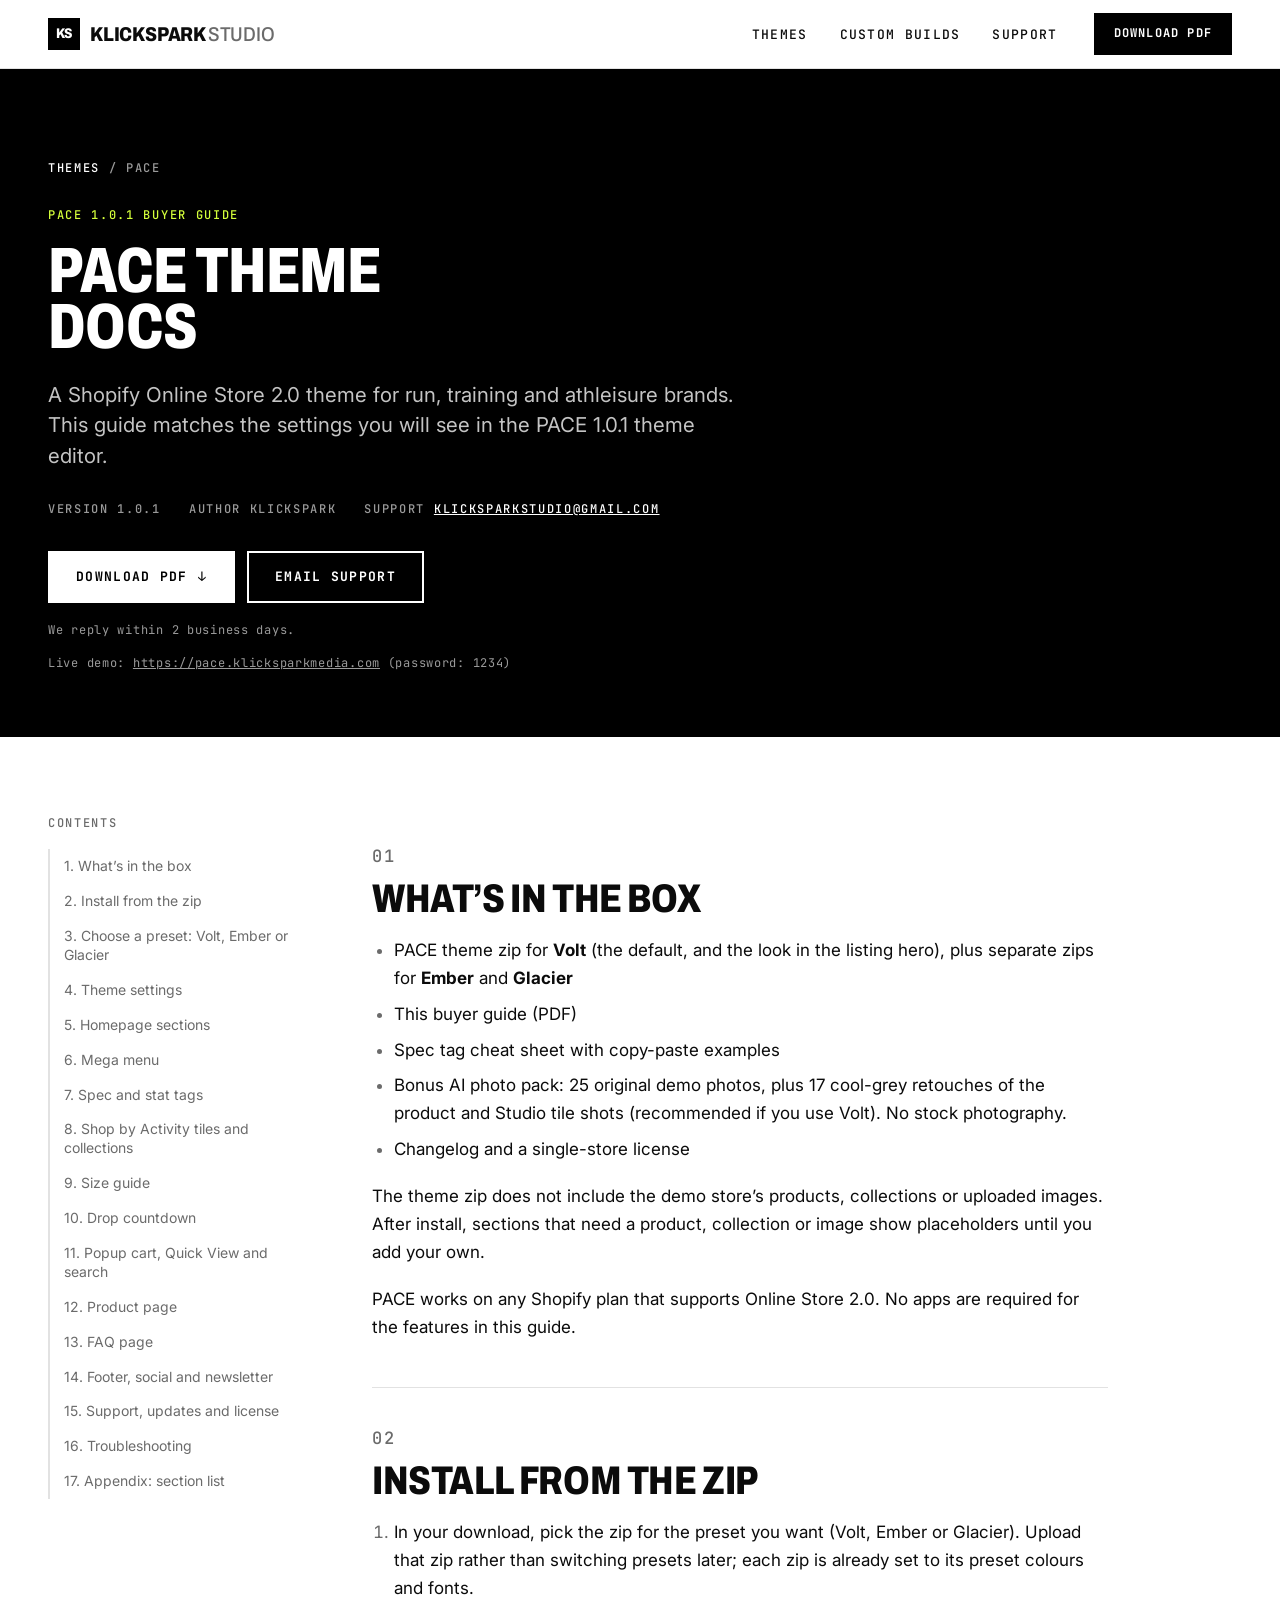
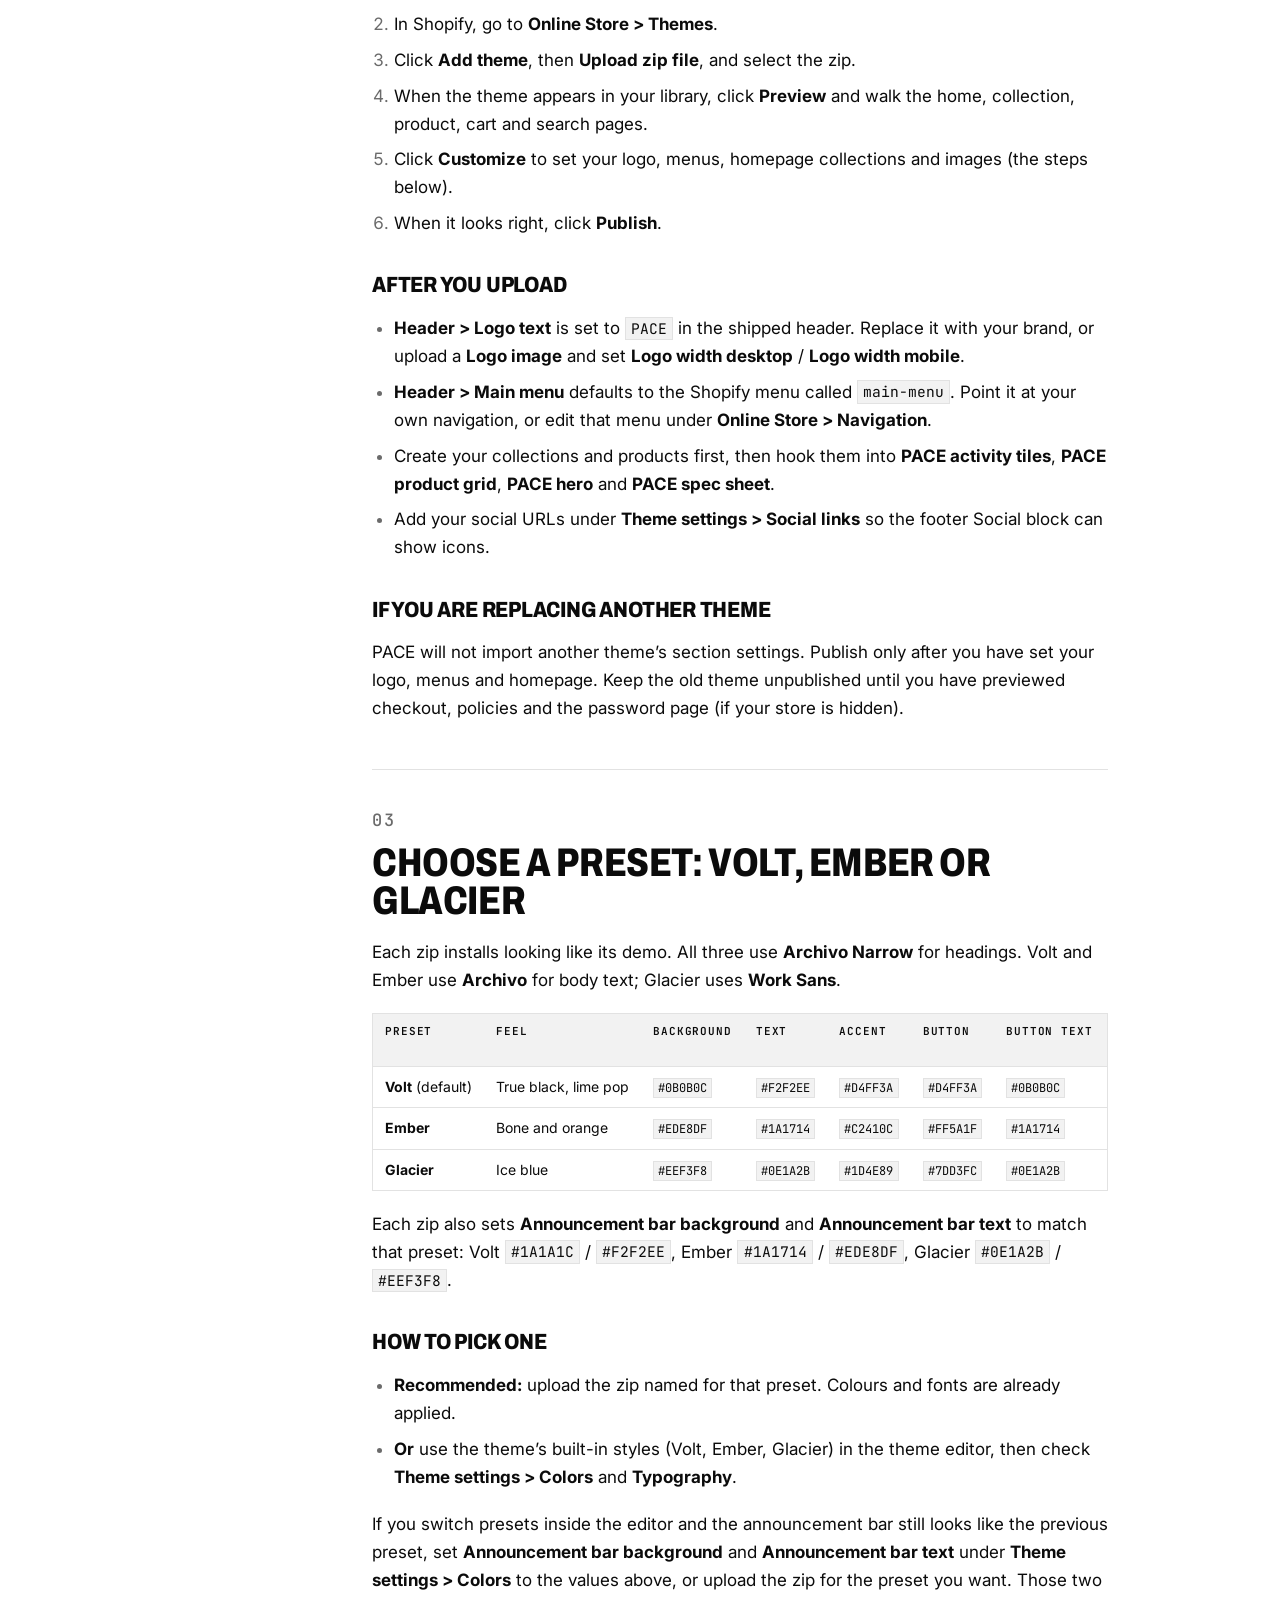
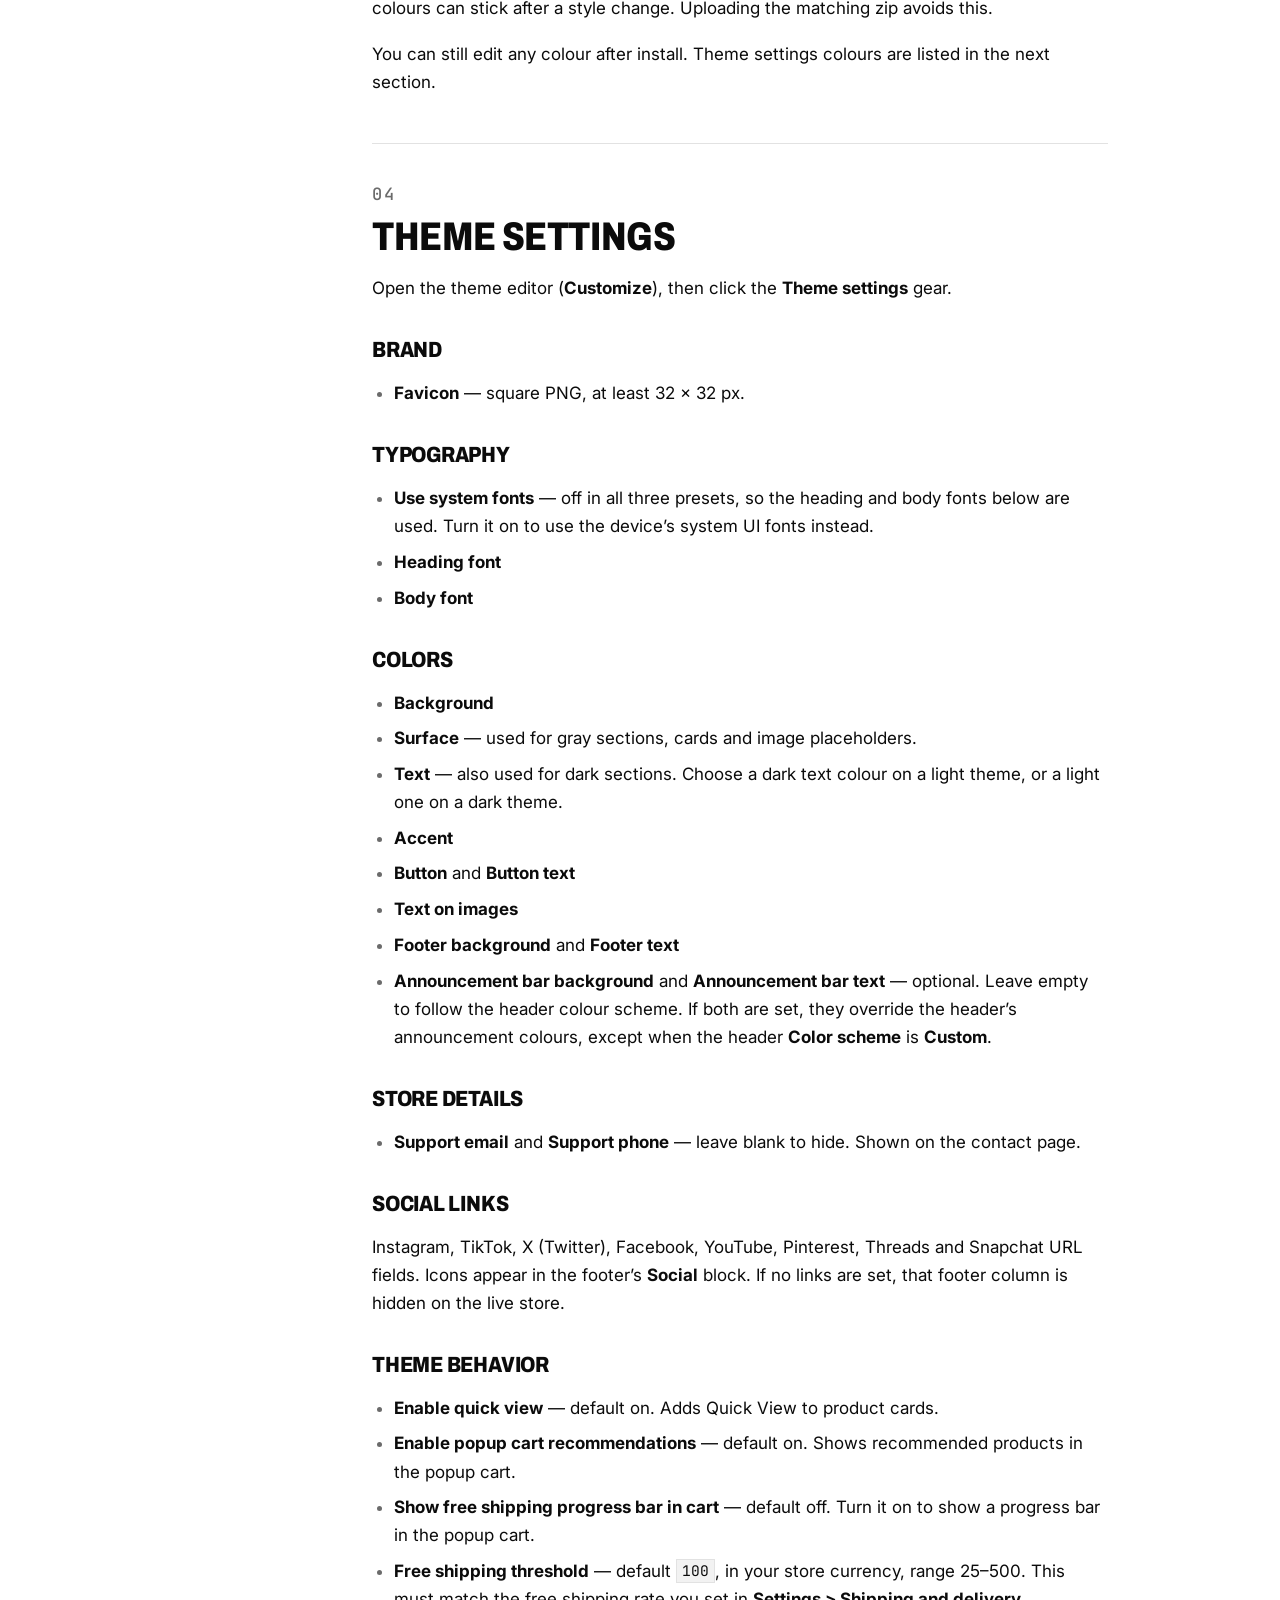
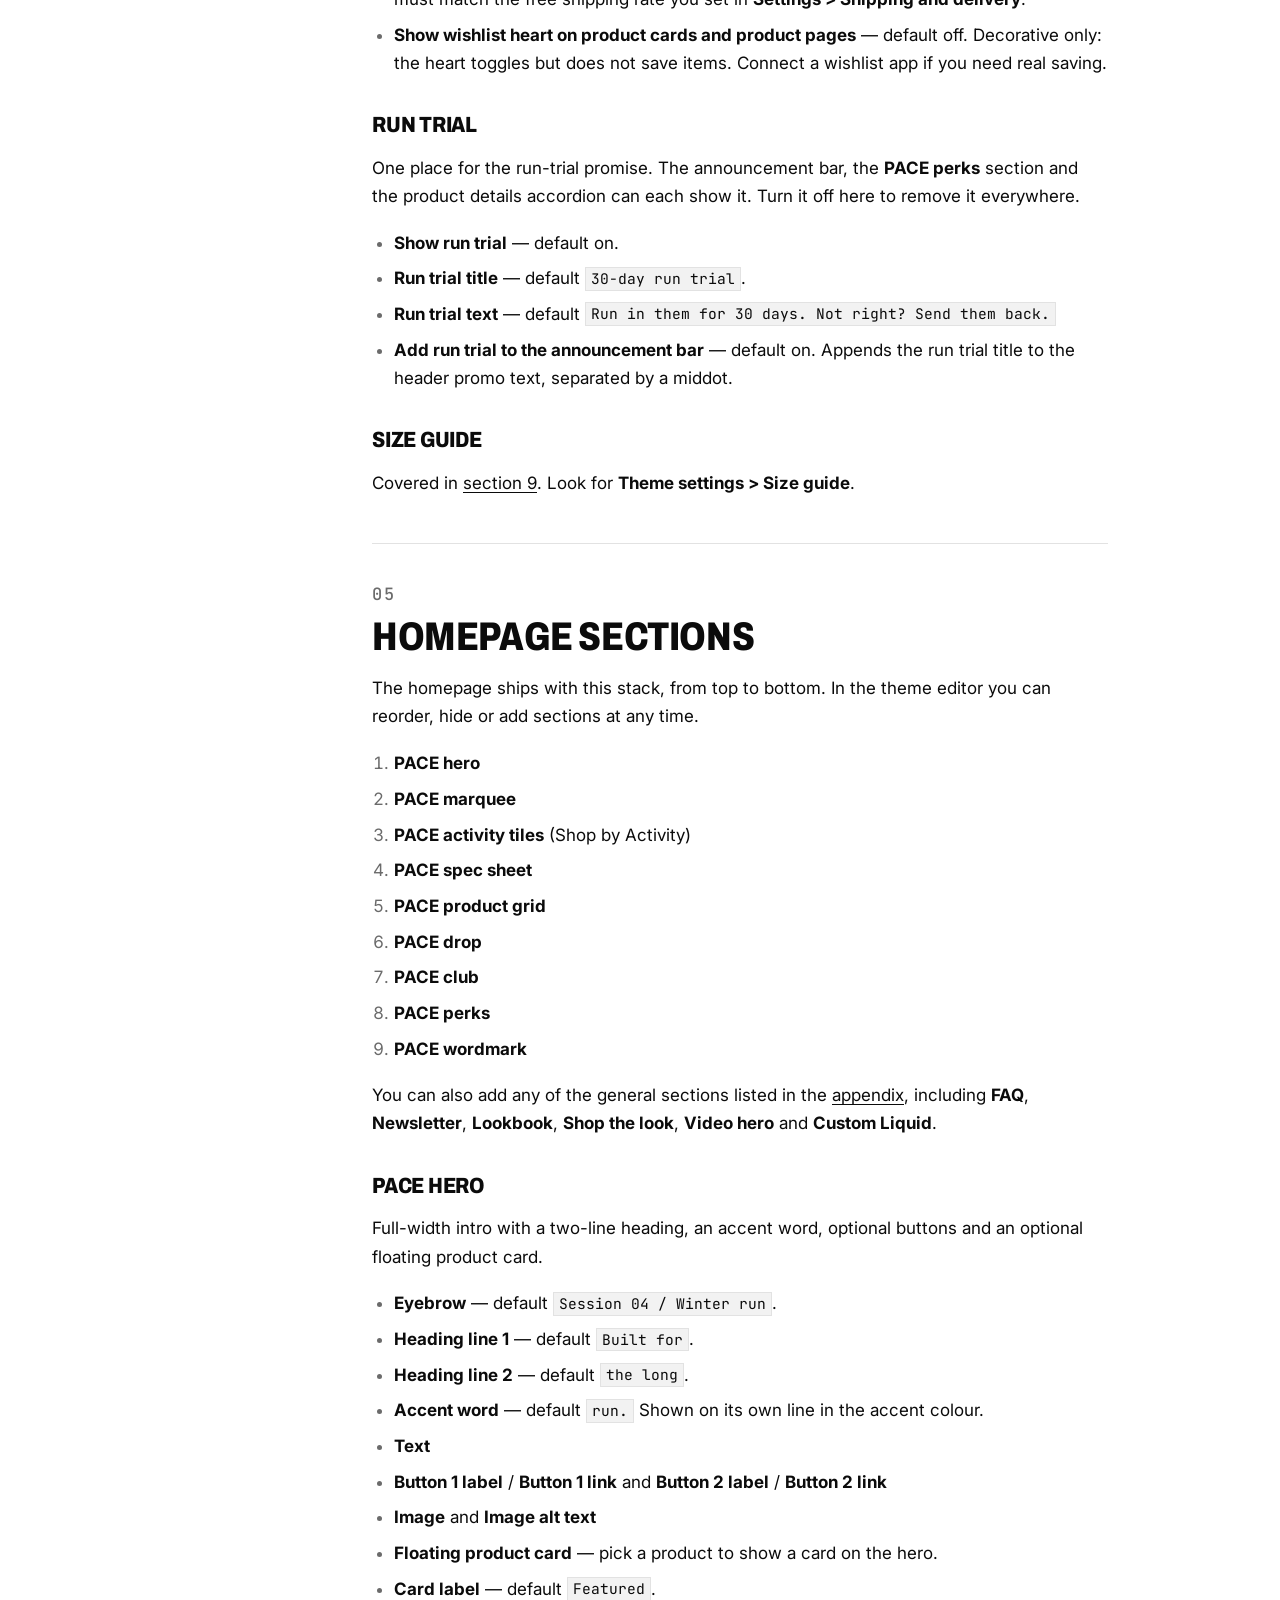
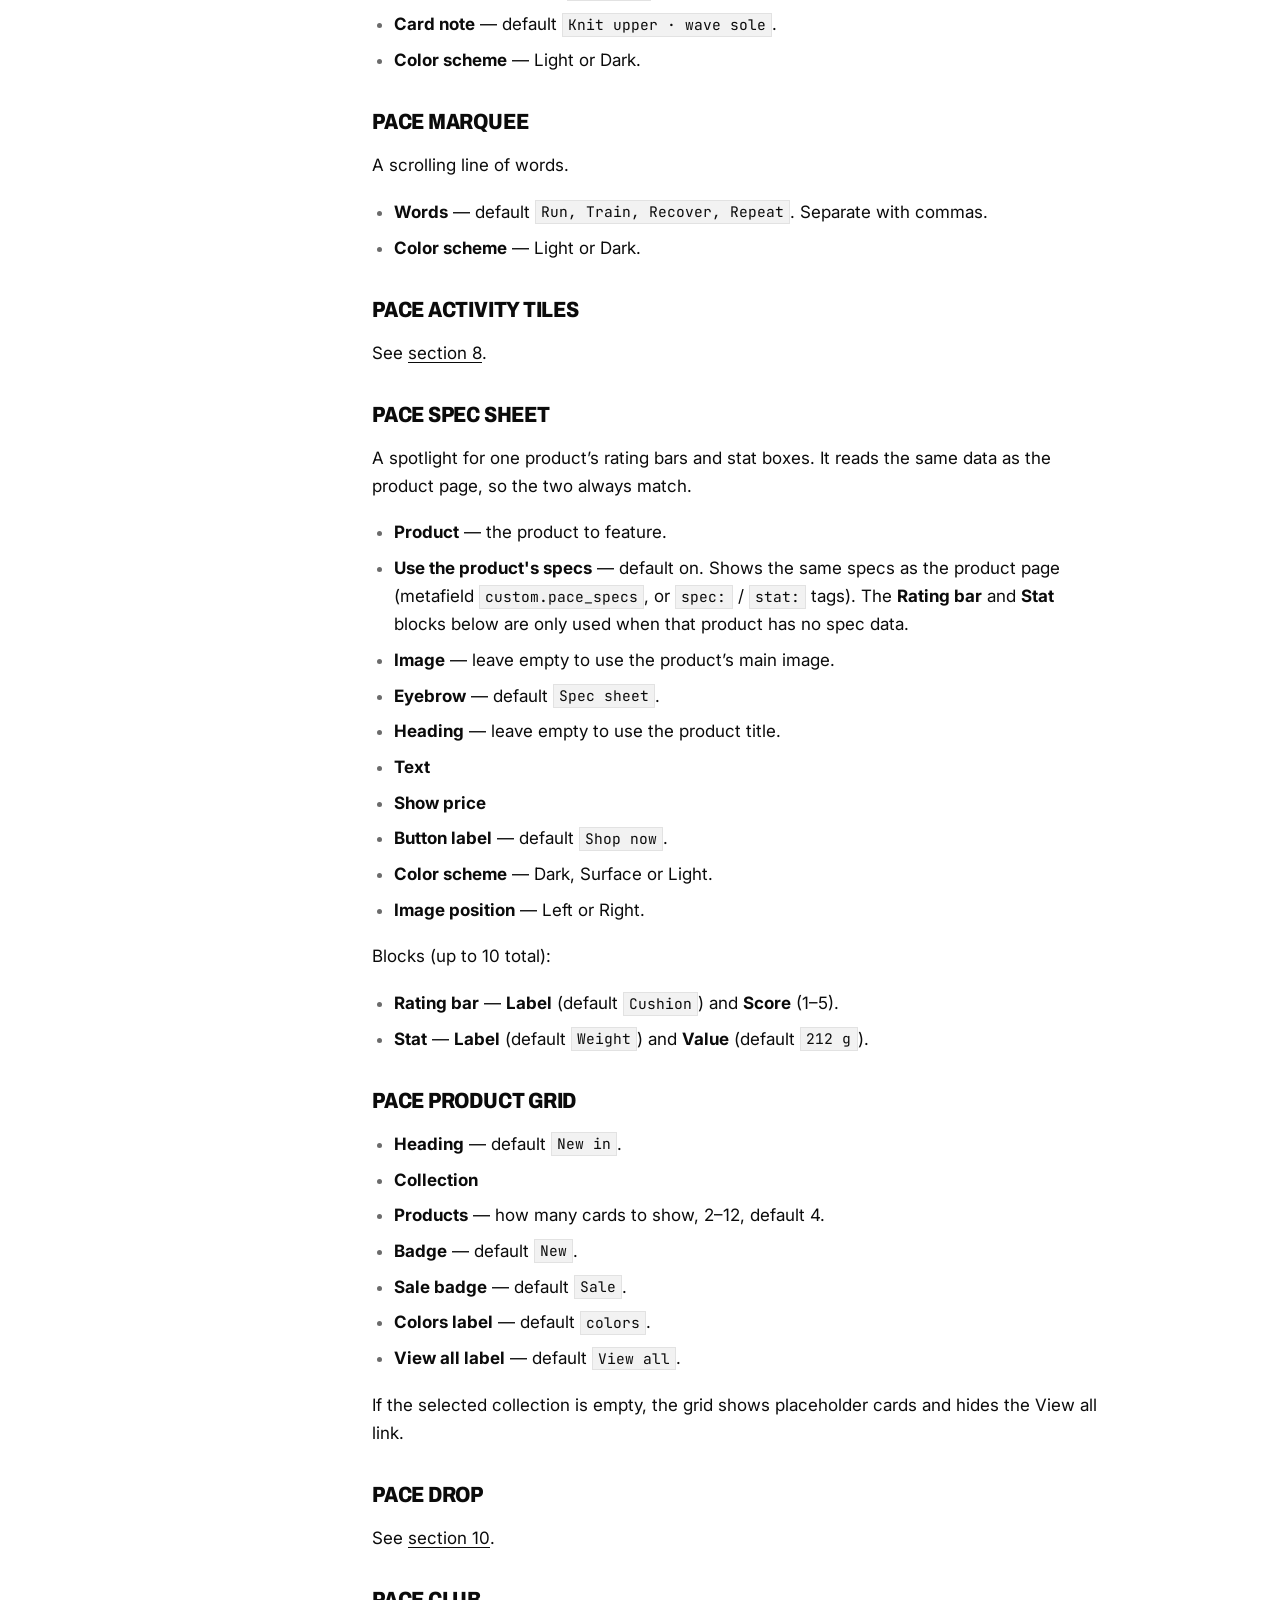
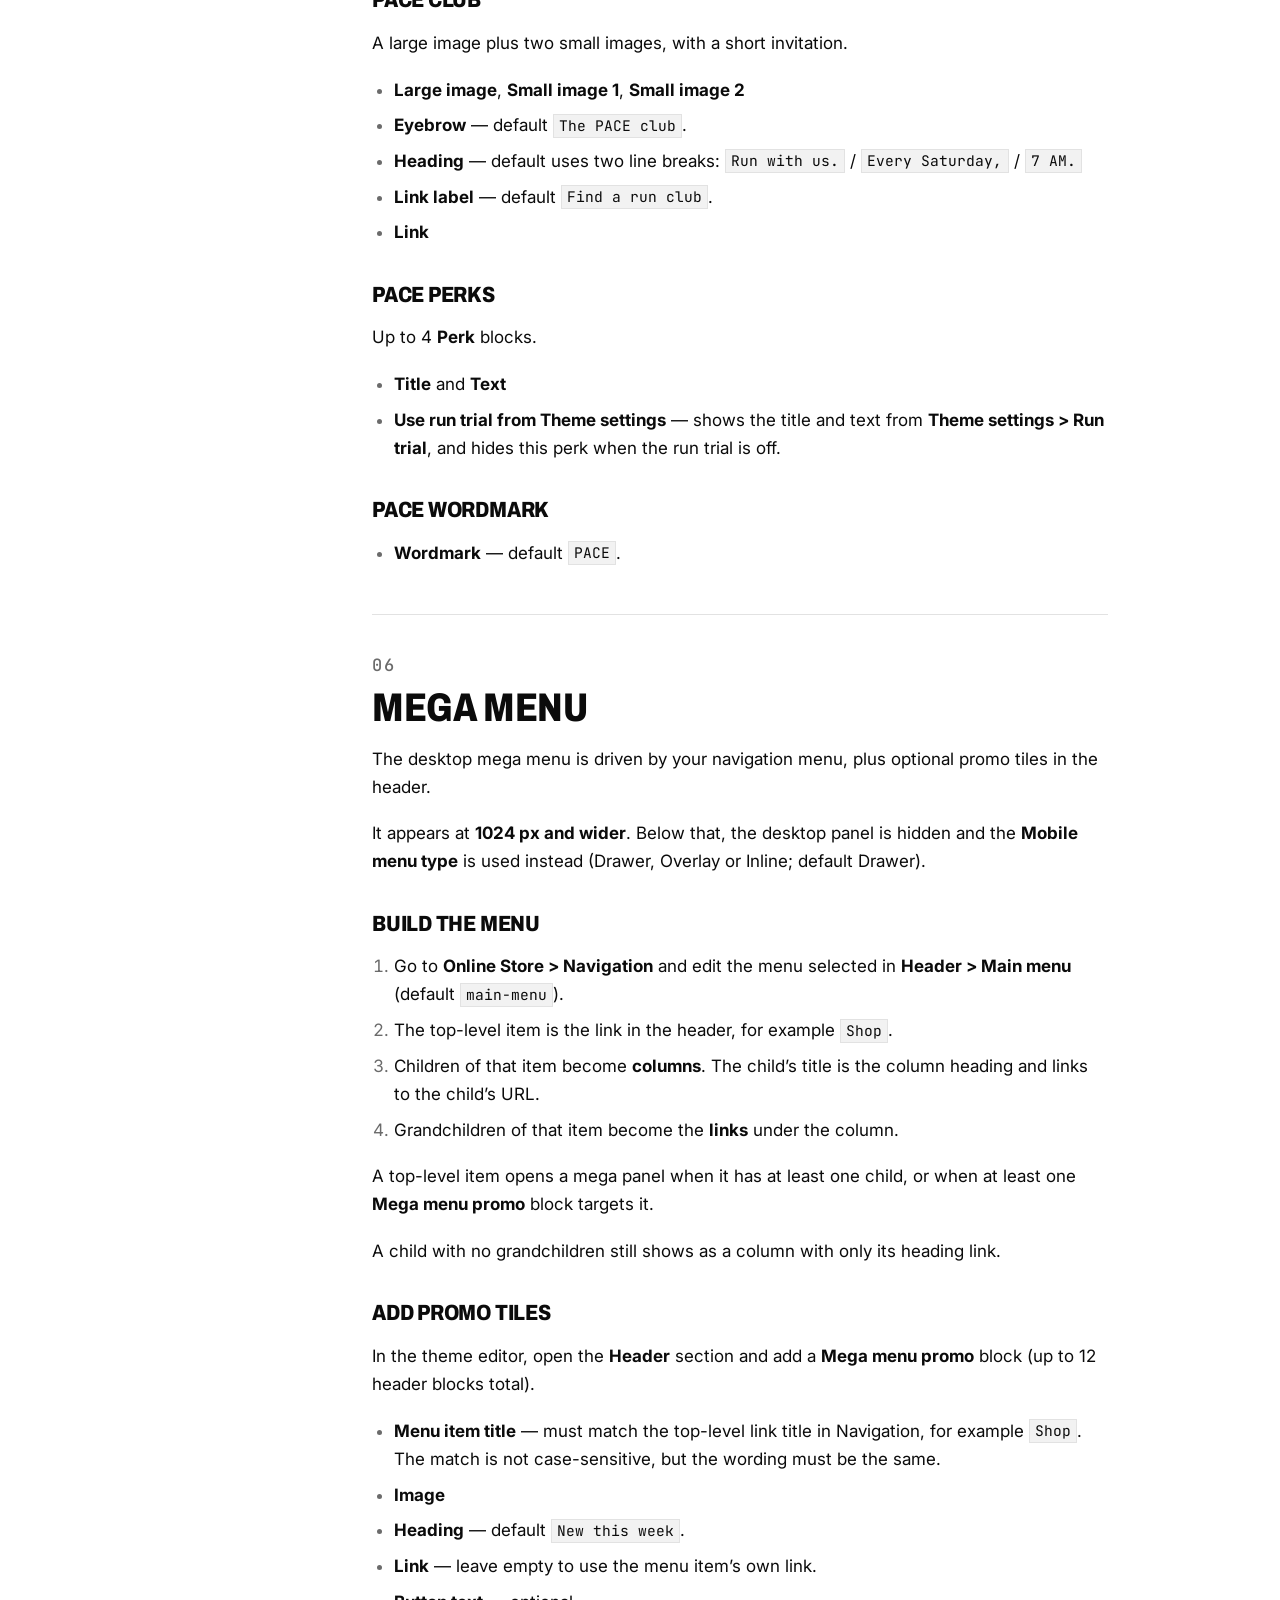
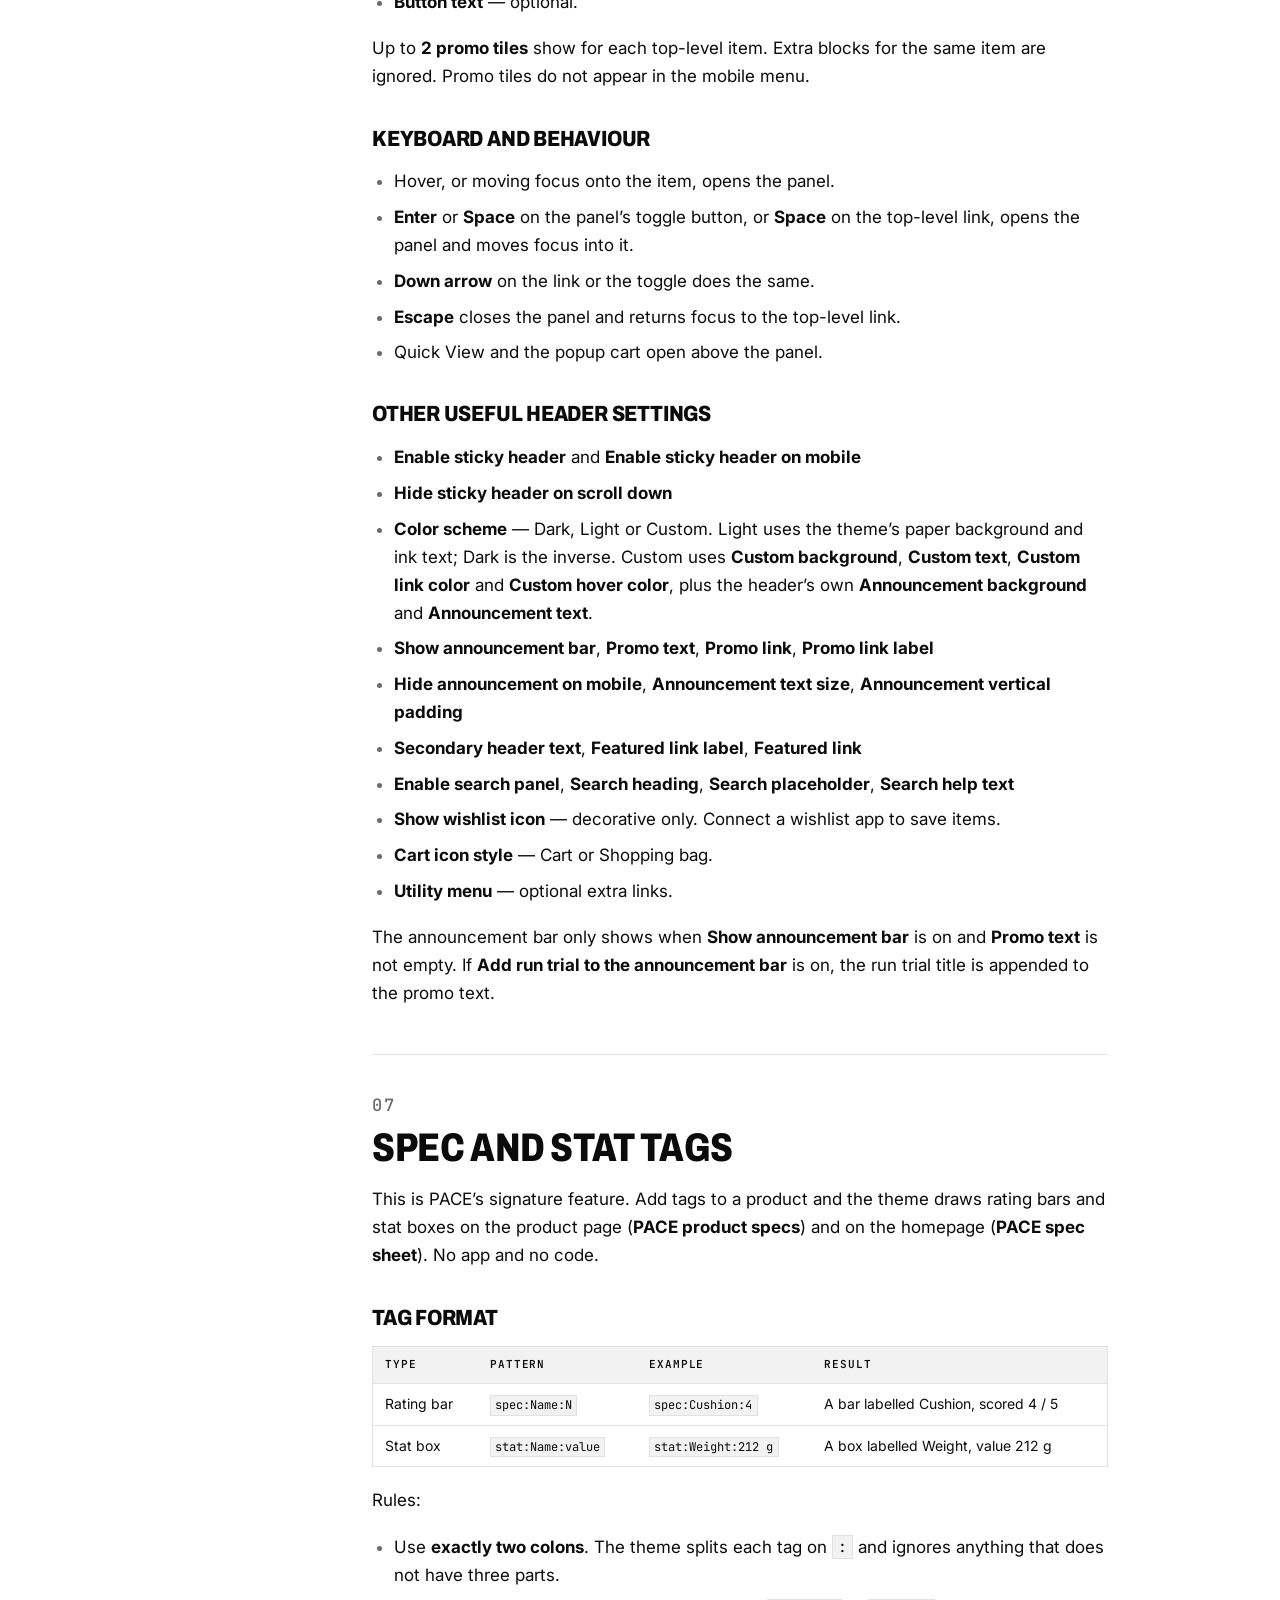
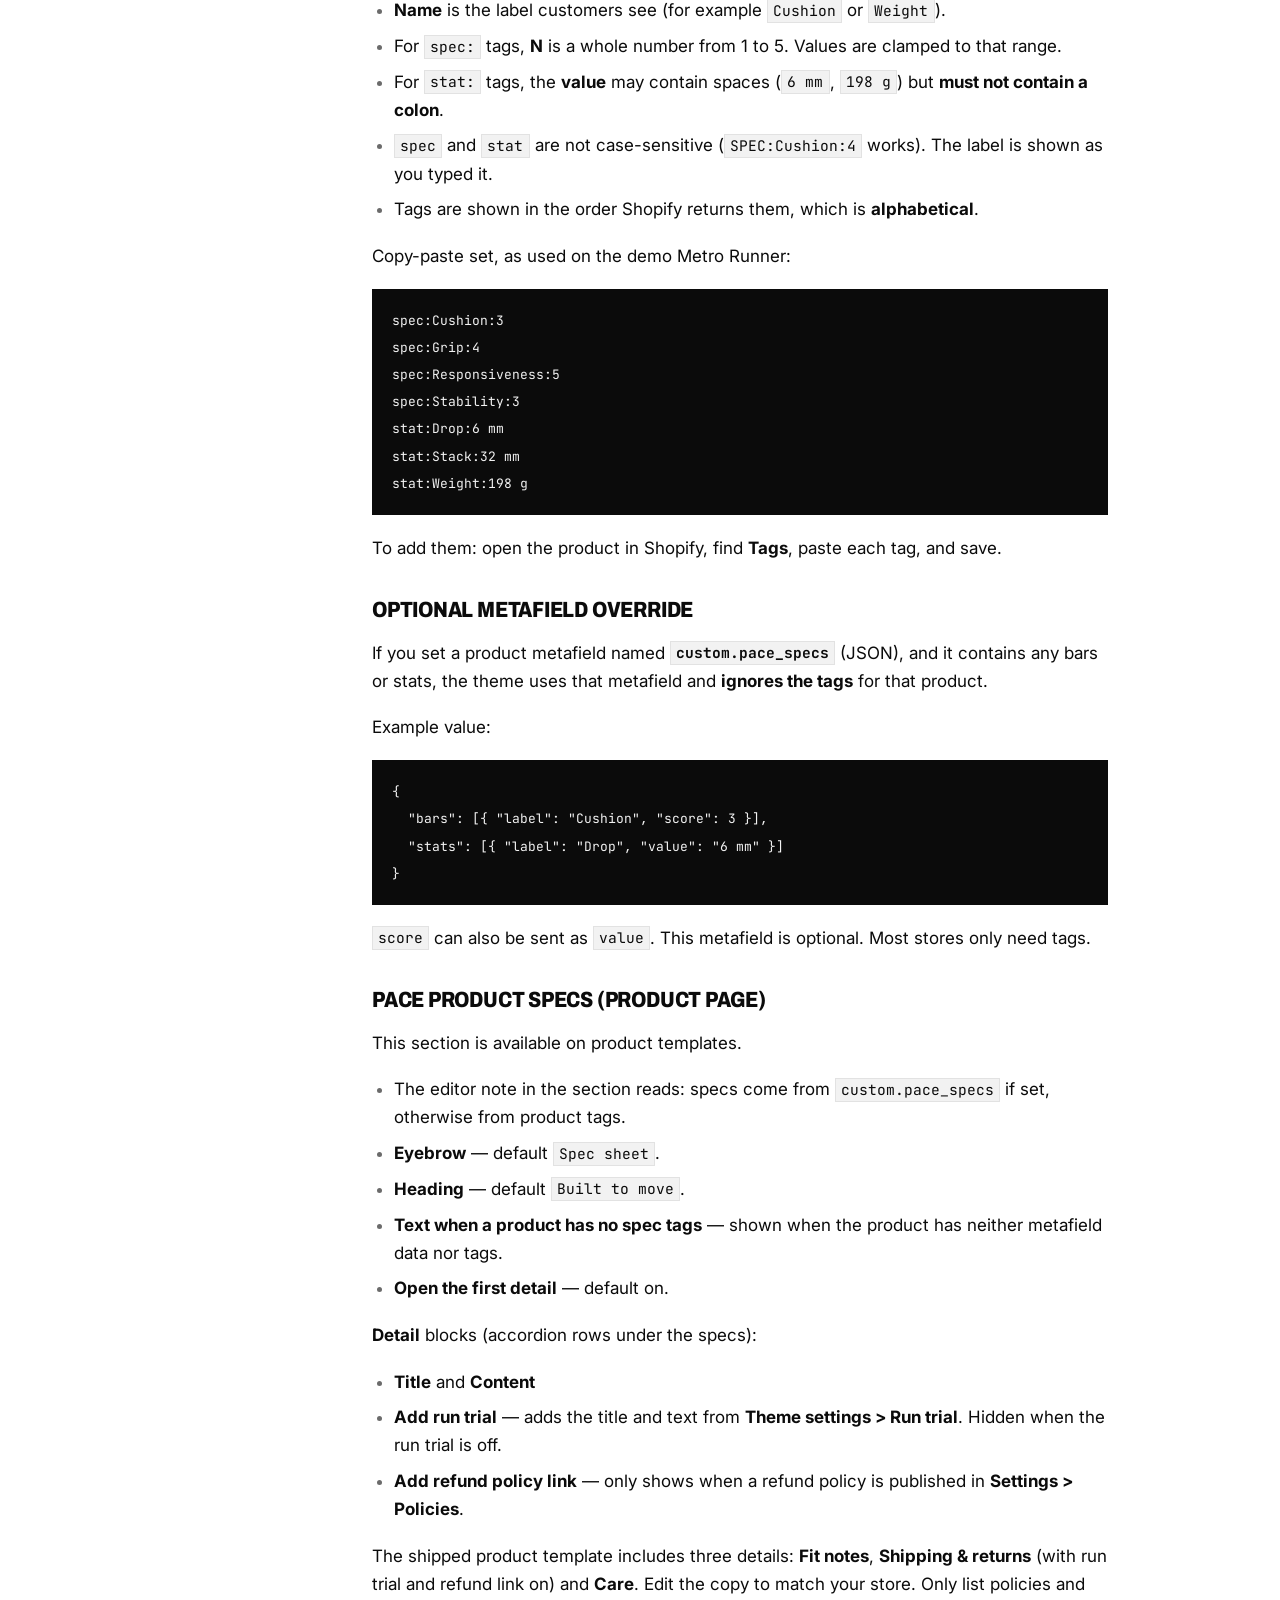
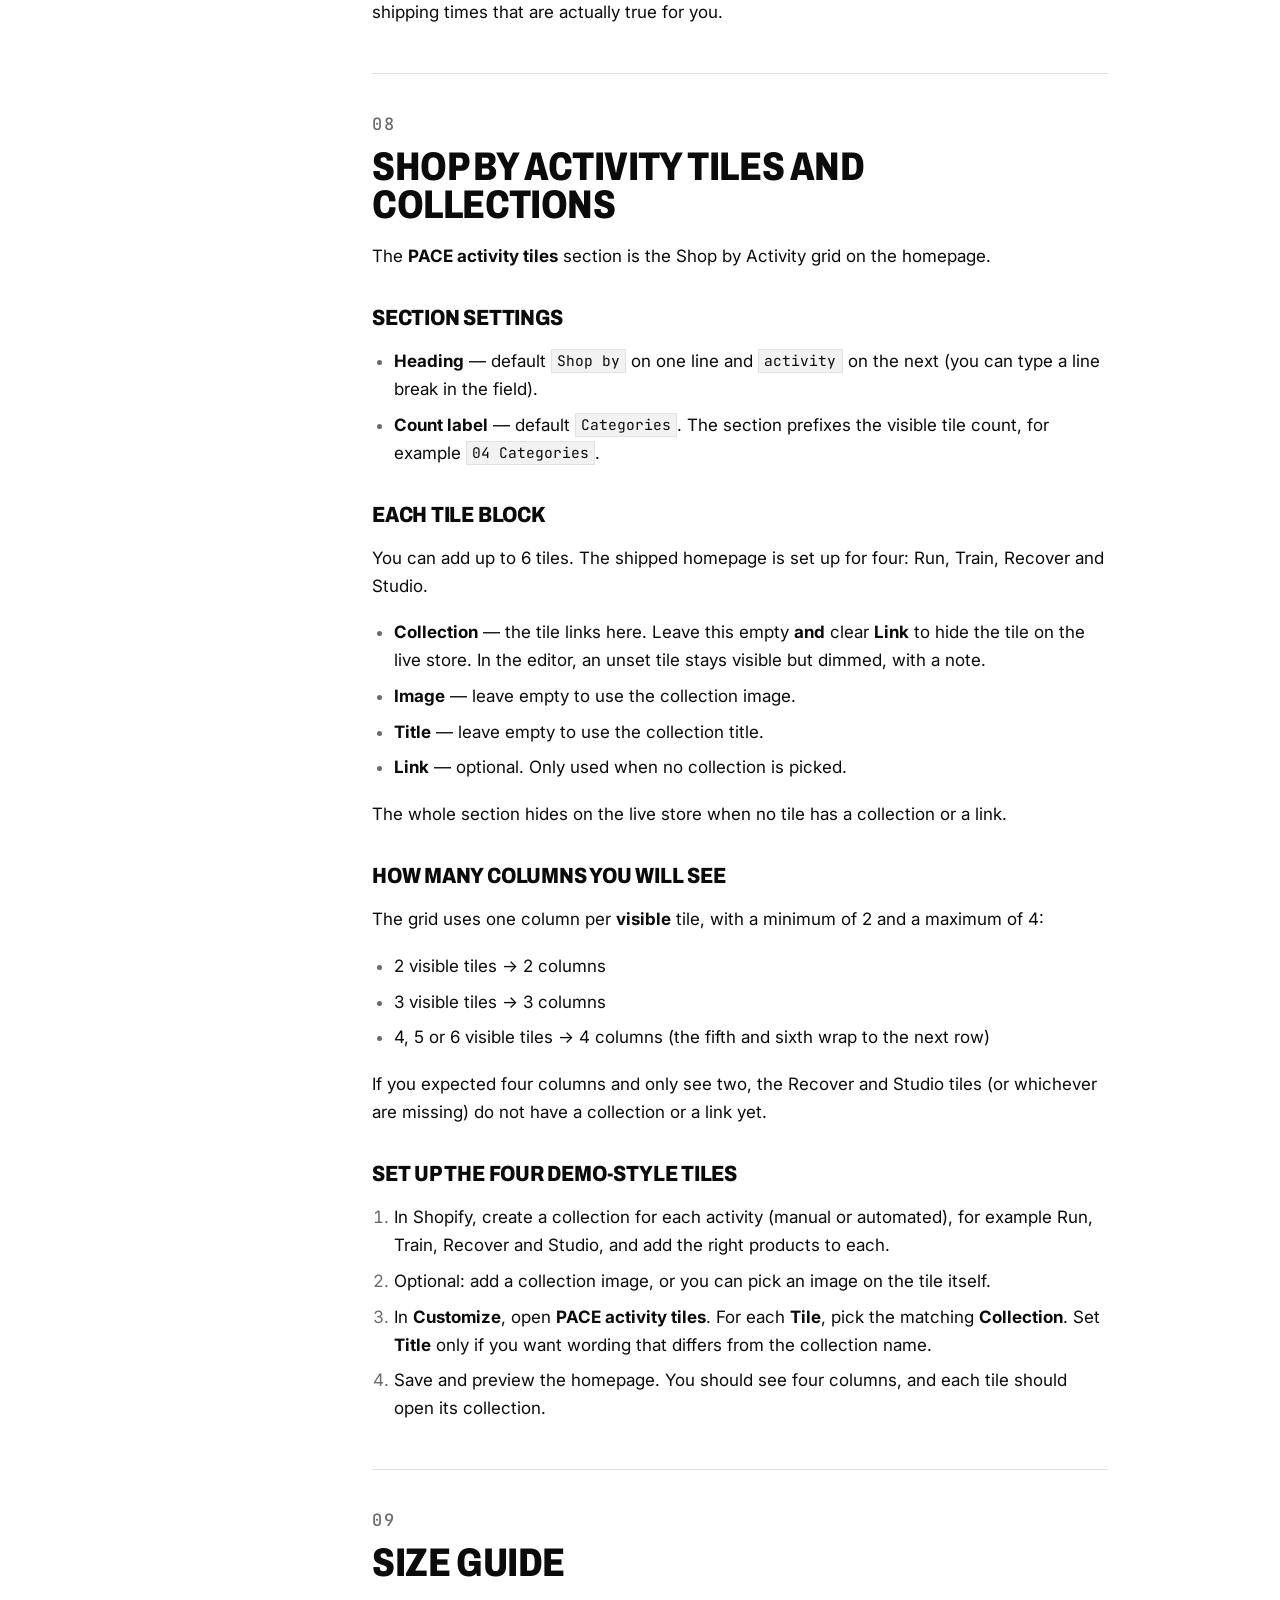
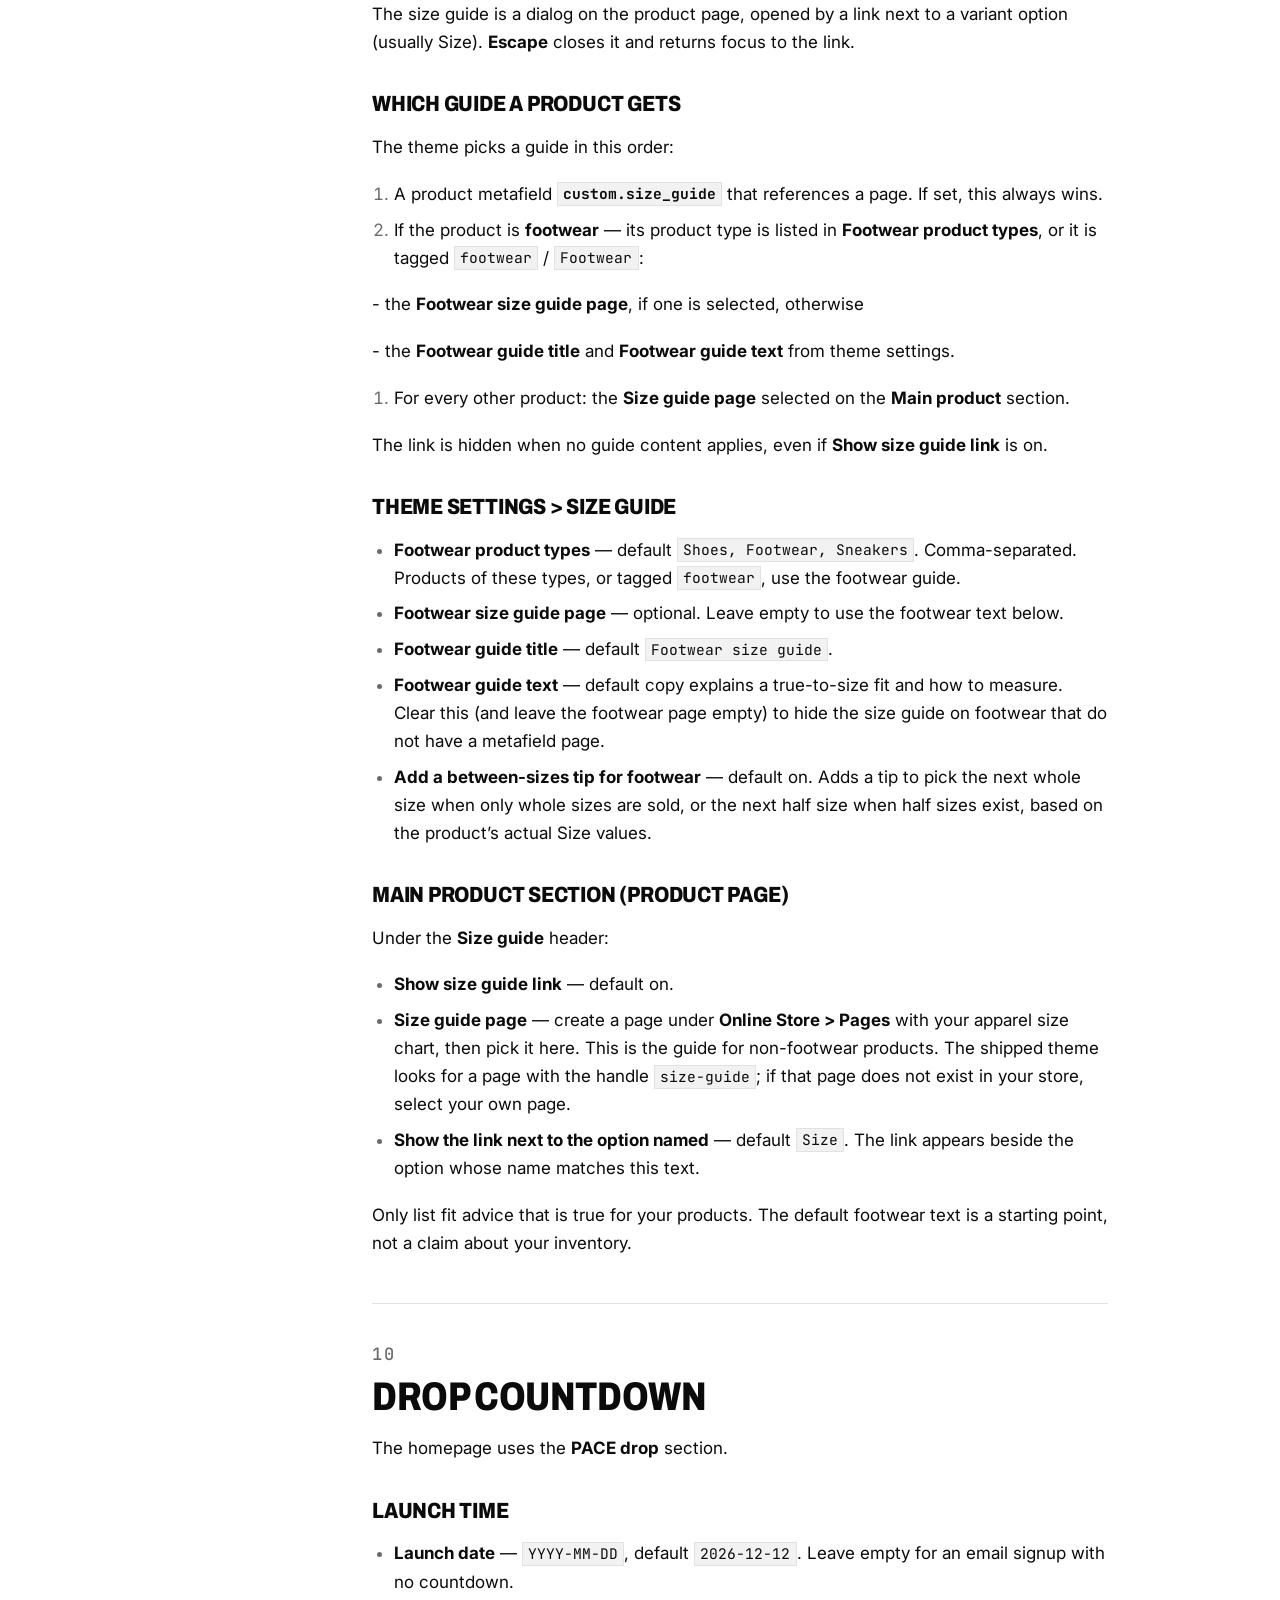
==== commit 047a1f9e: "PACE docs 1.0.1: version bump, Ember/Glacier announcement bar note, new demo URL Co-authored-by: rol" ====
--- a/pace-docs.html
+++ b/pace-docs.html
@@ -4,14 +4,14 @@
   <meta charset="UTF-8">
   <meta name="viewport" content="width=device-width, initial-scale=1">
   <title>PACE Theme Docs — KlickSpark Studio</title>
-  <meta name="description" content="Buyer guide for the PACE 1.0 Shopify theme: install, presets, mega menu, spec tags, size guide, drop countdown and the popup cart.">
+  <meta name="description" content="Buyer guide for the PACE 1.0.1 Shopify theme: install, presets, mega menu, spec tags, size guide, drop countdown and the popup cart.">
   <link rel="canonical" href="https://klicksparkmedia.com/pace-docs.html">
   <meta name="theme-color" content="#000000">
 
   <meta property="og:type" content="article">
   <meta property="og:site_name" content="KlickSpark Studio">
   <meta property="og:title" content="PACE Theme Docs — KlickSpark Studio">
-  <meta property="og:description" content="Buyer guide for the PACE 1.0 Shopify theme: install, presets, mega menu, spec tags and the popup cart.">
+  <meta property="og:description" content="Buyer guide for the PACE 1.0.1 Shopify theme: install, presets, mega menu, spec tags and the popup cart.">
   <meta property="og:url" content="https://klicksparkmedia.com/pace-docs.html">
   <meta name="twitter:card" content="summary">
 
@@ -246,12 +246,12 @@
   <main id="main">
     <section class="docs-hero on-dark" aria-labelledby="docs-title">
       <div class="wrap">
-        <p class="docs-hero__crumbs label"><a href="index.html#themes">Themes</a> / <a href="pace.html">PACE</a></p>
-        <p class="docs-hero__kicker label">PACE 1.0 buyer guide</p>
+        <p class="docs-hero__crumbs label"><a href="index.html#themes">Themes</a> / PACE</p>
+        <p class="docs-hero__kicker label">PACE 1.0.1 buyer guide</p>
         <h1 id="docs-title" class="display h-md">PACE Theme Docs</h1>
-        <p class="lead">A Shopify Online Store 2.0 theme for run, training and athleisure brands. This guide matches the settings you will see in the PACE 1.0 theme editor.</p>
+        <p class="lead">A Shopify Online Store 2.0 theme for run, training and athleisure brands. This guide matches the settings you will see in the PACE 1.0.1 theme editor.</p>
         <ul class="docs-hero__meta label">
-          <li>Version 1.0</li>
+          <li>Version 1.0.1</li>
           <li>Author KlickSpark</li>
           <li>Support <a href="mailto:klicksparkstudio@gmail.com">klicksparkstudio@gmail.com</a></li>
         </ul>
@@ -260,7 +260,7 @@
           <a href="mailto:klicksparkstudio@gmail.com" class="btn btn--outline">Email support</a>
         </div>
         <p class="note muted" style="margin-top:18px">We reply within 2 business days.</p>
-        <p class="note muted docs-hero__demo">Live demo: <a href="https://ustreet-theme-test.myshopify.com">https://ustreet-theme-test.myshopify.com</a> (password: 1234)</p>
+        <p class="note muted docs-hero__demo">Live demo: <a href="https://pace.klicksparkmedia.com">https://pace.klicksparkmedia.com</a> (password: 1234)</p>
       </div>
     </section>
 
@@ -288,10 +288,10 @@
 <p>PACE will not import another theme’s section settings. Publish only after you have set your logo, menus and homepage. Keep the old theme unpublished until you have previewed checkout, policies and the password page (if your store is hidden).</p>
 </section><section class="docs-section" aria-labelledby="3-choose-a-preset-volt-ember-or-glacier"><p class="docs-kicker label">03</p><h2 id="3-choose-a-preset-volt-ember-or-glacier">Choose a preset: Volt, Ember or Glacier</h2>
 <p>Each zip installs looking like its demo. All three use <strong>Archivo Narrow</strong> for headings. Volt and Ember use <strong>Archivo</strong> for body text; Glacier uses <strong>Work Sans</strong>.</p>
-<div class="docs-table-wrap" tabindex="0"><table><thead><tr><th>Preset</th><th>Feel</th><th>Background</th><th>Text</th><th>Accent</th><th>Button</th><th>Button text</th><th>Footer background</th></tr></thead><tbody><tr><td><strong>Volt</strong> (default)</td><td>True black, lime pop</td><td><code>#0B0B0C</code></td><td><code>#F2F2EE</code></td><td><code>#D4FF3A</code></td><td><code>#D4FF3A</code></td><td><code>#0B0B0C</code></td><td><code>#050506</code></td></tr><tr><td><strong>Ember</strong></td><td>Bone and orange</td><td><code>#EDE8DF</code></td><td><code>#1A1714</code></td><td><code>#C2410C</code></td><td><code>#FF5A1F</code></td><td><code>#1A1714</code></td><td><code>#1A1714</code></td></tr><tr><td><strong>Glacier</strong></td><td>Ice blue</td><td><code>#EEF3F8</code></td><td><code>#0E1A2B</code></td><td><code>#1D4E89</code></td><td><code>#7DD3FC</code></td><td><code>#0E1A2B</code></td><td><code>#0E1A2B</code></td></tr></tbody></table></div><p>Volt also sets <strong>Announcement bar background</strong> <code>#1A1A1C</code> and <strong>Announcement bar text</strong> <code>#F2F2EE</code>. Ember and Glacier leave those two fields empty so the announcement bar follows the header colour scheme.</p>
+<div class="docs-table-wrap" tabindex="0"><table><thead><tr><th>Preset</th><th>Feel</th><th>Background</th><th>Text</th><th>Accent</th><th>Button</th><th>Button text</th><th>Footer background</th></tr></thead><tbody><tr><td><strong>Volt</strong> (default)</td><td>True black, lime pop</td><td><code>#0B0B0C</code></td><td><code>#F2F2EE</code></td><td><code>#D4FF3A</code></td><td><code>#D4FF3A</code></td><td><code>#0B0B0C</code></td><td><code>#050506</code></td></tr><tr><td><strong>Ember</strong></td><td>Bone and orange</td><td><code>#EDE8DF</code></td><td><code>#1A1714</code></td><td><code>#C2410C</code></td><td><code>#FF5A1F</code></td><td><code>#1A1714</code></td><td><code>#1A1714</code></td></tr><tr><td><strong>Glacier</strong></td><td>Ice blue</td><td><code>#EEF3F8</code></td><td><code>#0E1A2B</code></td><td><code>#1D4E89</code></td><td><code>#7DD3FC</code></td><td><code>#0E1A2B</code></td><td><code>#0E1A2B</code></td></tr></tbody></table></div><p>Each zip also sets <strong>Announcement bar background</strong> and <strong>Announcement bar text</strong> to match that preset: Volt <code>#1A1A1C</code> / <code>#F2F2EE</code>, Ember <code>#1A1714</code> / <code>#EDE8DF</code>, Glacier <code>#0E1A2B</code> / <code>#EEF3F8</code>.</p>
 <h3 id="how-to-pick-one">How to pick one</h3>
 <ul><li><strong>Recommended:</strong> upload the zip named for that preset. Colours and fonts are already applied.</li><li><strong>Or</strong> use the theme’s built-in styles (Volt, Ember, Glacier) in the theme editor, then check <strong>Theme settings &gt; Colors</strong> and <strong>Typography</strong>.</li></ul>
-<p>If you switch from Volt to Ember or Glacier inside the editor, clear <strong>Announcement bar background</strong> and <strong>Announcement bar text</strong> under <strong>Theme settings &gt; Colors</strong> if the dark Volt bar is still showing. Those two Volt colours can stick after a style change. Uploading the Ember or Glacier zip avoids this.</p>
+<p>If you switch presets inside the editor and the announcement bar still looks like the previous preset, set <strong>Announcement bar background</strong> and <strong>Announcement bar text</strong> under <strong>Theme settings &gt; Colors</strong> to the values above, or upload the zip for the preset you want. Those two colours can stick after a style change. Uploading the matching zip avoids this.</p>
 <p>You can still edit any colour after install. Theme settings colours are listed in the next section.</p>
 </section><section class="docs-section" aria-labelledby="4-theme-settings"><p class="docs-kicker label">04</p><h2 id="4-theme-settings">Theme settings</h2>
 <p>Open the theme editor (<strong>Customize</strong>), then click the <strong>Theme settings</strong> gear.</p>
@@ -463,7 +463,7 @@
 </section><section class="docs-section" aria-labelledby="15-support-updates-and-license"><p class="docs-kicker label">15</p><h2 id="15-support-updates-and-license">Support, updates and license</h2>
 <h3 id="support">Support</h3>
 <p>Questions about the theme: email <strong>klicksparkstudio@gmail.com</strong> or message us on Etsy. We reply within 2 business days.</p>
-<p>Include your Shopify store URL, the PACE version (this is 1.0; you can also see it under the theme’s <strong>Theme info</strong> in the editor), and a screenshot or screen recording of the issue.</p>
+<p>Include your Shopify store URL, the PACE version (this is 1.0.1; you can also see it under the theme’s <strong>Theme info</strong> in the editor), and a screenshot or screen recording of the issue.</p>
 <p>Theme features in this guide do not require a paid app. If something needs an app (a real wishlist, a reviews platform), that app’s billing is separate.</p>
 <h3 id="updates">Updates</h3>
 <p>Bug-fix updates for PACE 1.x are free. When a new version ships, the Etsy download file is replaced and you can re-download it from your Purchases page.</p>
@@ -478,8 +478,8 @@
 <p><strong>The Shop by Activity grid is 2 columns, not 4.</strong><br>A tile only counts when it has a <strong>Collection</strong> or a <strong>Link</strong>. Create the missing collections, pick them on the Recover and Studio tiles (or your equivalent), and save. See <a href="#8-shop-by-activity-tiles-and-collections">section 8</a>.</p>
 <p><strong>Spec bars or stats do not show.</strong><br>Check the tag has exactly two colons (<code>spec:Cushion:4</code>, not <code>spec:Cushion 4</code>). Scores must be a number. Stat values cannot contain a colon. If <code>custom.pace_specs</code> is set and has any bars or stats, tags are ignored. On the homepage, confirm <strong>PACE spec sheet</strong> has a <strong>Product</strong> picked and <strong>Use the product&#x27;s specs</strong> is on.</p>
 <p><strong>The size guide link is missing.</strong><br>The link only shows when there is guide content. For footwear, set <strong>Footwear guide text</strong> or a <strong>Footwear size guide page</strong>, or tag the product <code>footwear</code> / set its product type to one of the types in the list. For apparel, pick a <strong>Size guide page</strong> on the <strong>Main product</strong> section. A <code>custom.size_guide</code> metafield, if used, must reference a page that has content.</p>
-<p><strong>Mega menu promo tiles do not appear.</strong><br><strong>Menu item title</strong> must match the top-level navigation title (for example <code>Shop</code>). Promo tiles only show at 1024 px and wider, and only two tiles per item are used.</p>
-<p><strong>The announcement bar is still Volt’s dark grey after I switched to Ember or Glacier.</strong><br>In <strong>Theme settings &gt; Colors</strong>, clear <strong>Announcement bar background</strong> and <strong>Announcement bar text</strong>, or upload the Ember / Glacier zip instead.</p>
+<p><strong>Mega menu promo tiles do not appear.</strong><br><strong>Menu item title</strong> must match the top-level navigation title (for example <code>Shop</code>). Up to two tiles per item are used. On desktop (1024 px and wider) they appear in the mega panel; on smaller screens they appear in the mobile drawer when that menu item is expanded.</p>
+<p><strong>The announcement bar colours look wrong for Ember or Glacier.</strong><br>Each preset zip sets its own announcement bar colours (Ember <code>#1A1714</code> / <code>#EDE8DF</code>, Glacier <code>#0E1A2B</code> / <code>#EEF3F8</code>). If you uploaded a different zip or changed colours later, set <strong>Announcement bar background</strong> and <strong>Announcement bar text</strong> in <strong>Theme settings &gt; Colors</strong> to those values, or upload the preset zip you want.</p>
 <p><strong>The header logo still says PACE (or, on a reset block, a default brand name).</strong><br>Set <strong>Header &gt; Logo text</strong> or upload a <strong>Logo image</strong>.</p>
 <p><strong><code>/pages/faq</code> is a 404.</strong><br>Create a page and assign the <strong>faq</strong> template. The template is in the theme; the page has to exist in the store.</p>
 <p><strong>Quick View or the popup cart does not open.</strong><br>Confirm <strong>Enable quick view</strong> and that you are clicking a card’s Quick View control or the header cart icon. Try a hard refresh after publishing.</p>
@@ -496,10 +496,10 @@
 <p>Some general section files still use older internal file names. In the editor they show the labels above. They are part of PACE and are safe to use.</p>
 <p><strong>Optional metafields</strong> (create these in <strong>Settings &gt; Custom data</strong> only if you need the override):</p>
 <ul><li><code>custom.pace_specs</code> — JSON, on products. Overrides spec and stat tags when it contains bars or stats.</li><li><code>custom.size_guide</code> — page reference, on products. Overrides the automatic size guide.</li></ul>
-<p>© KlickSpark. PACE 1.0. One purchase, one store. This guide is included with the theme.</p>
+<p>© KlickSpark. PACE 1.0.1. One purchase, one store. This guide is included with the theme.</p>
 </section>
 
-        <p class="docs-end">© KlickSpark. PACE 1.0. One purchase, one store. This guide is included with the theme.</p>
+        <p class="docs-end">© KlickSpark. PACE 1.0.1. One purchase, one store. This guide is included with the theme.</p>
       </article>
     </div>
   </main>
@@ -516,10 +516,9 @@
         <div>
           <h2 class="label">Themes</h2>
           <ul>
-            <li><a href="pace.html">PACE</a></li>
+            <li><a href="u-street.html">U-Street</a></li>
             <li><a href="pace-docs.html" aria-current="page">PACE docs</a></li>
-            <li><a href="u-street.html">U-Street</a></li>
-            <li><a href="https://ustreet-theme-test.myshopify.com" target="_blank" rel="noopener">Live demo<span class="sr-only"> (opens in a new tab)</span></a></li>
+            <li><a href="https://klickspark.myshopify.com" target="_blank" rel="noopener">Live demo<span class="sr-only"> (opens in a new tab)</span></a></li>
             <li><span class="muted">Aura — coming soon</span></li>
           </ul>
         </div>
--- a/styles.css
+++ b/styles.css
@@ -250,6 +250,8 @@
 @media (min-width: 760px) and (max-width: 1099px) { .theme-card--feature { grid-column: 1 / -1; } }
 .theme-card__media { overflow: hidden; background: var(--black); aspect-ratio: 4 / 3; }
 .theme-card__media img { width: 100%; height: 100%; object-fit: cover; transition: transform .6s cubic-bezier(.2,.7,.2,1); }
+/* Hero is wider than the card. Keep the logo and headline, which sit on the left. */
+.theme-card__media--pace img { object-position: left center; transform-origin: left center; }
 .theme-card--feature:hover .theme-card__media img { transform: scale(1.03); }
 .theme-card__body { padding: clamp(22px, 3vw, 32px); display: flex; flex-direction: column; gap: 14px; flex: 1; }
 .theme-card__row { display: flex; justify-content: space-between; align-items: baseline; gap: 16px; }
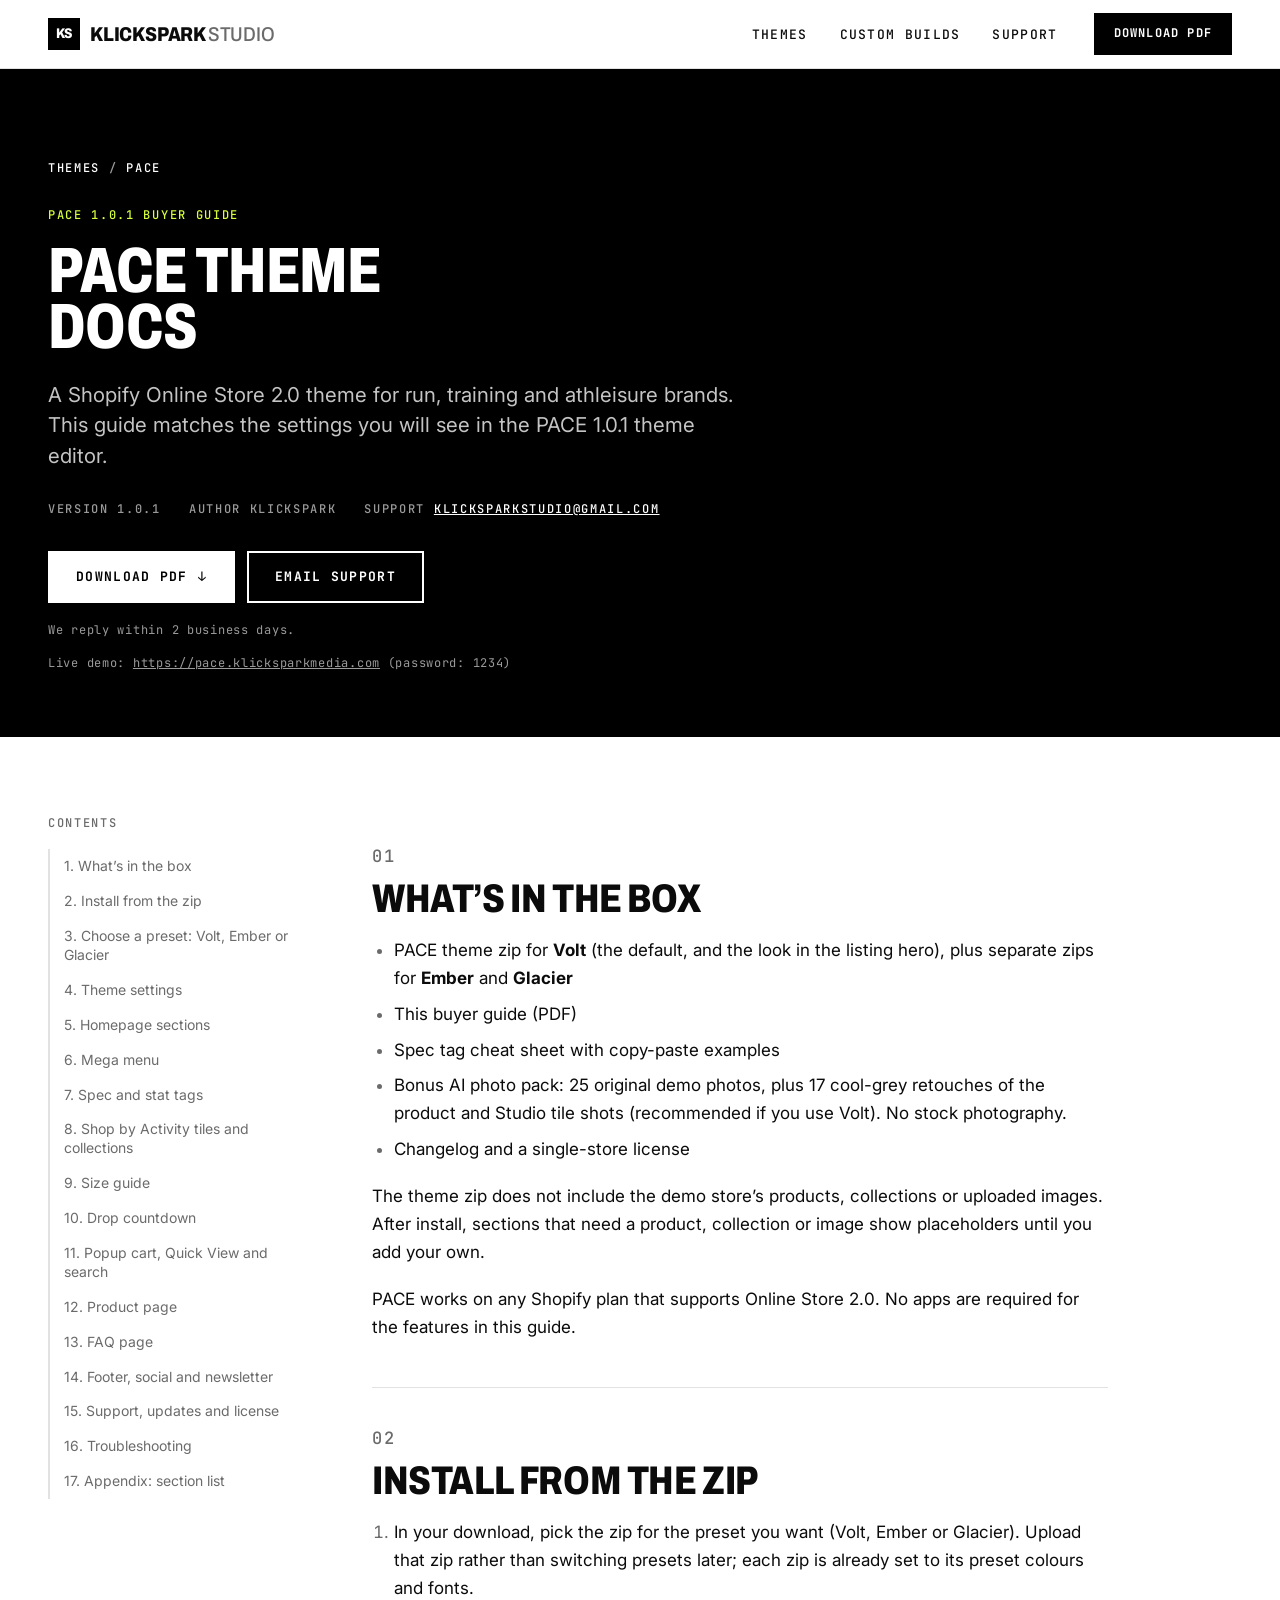
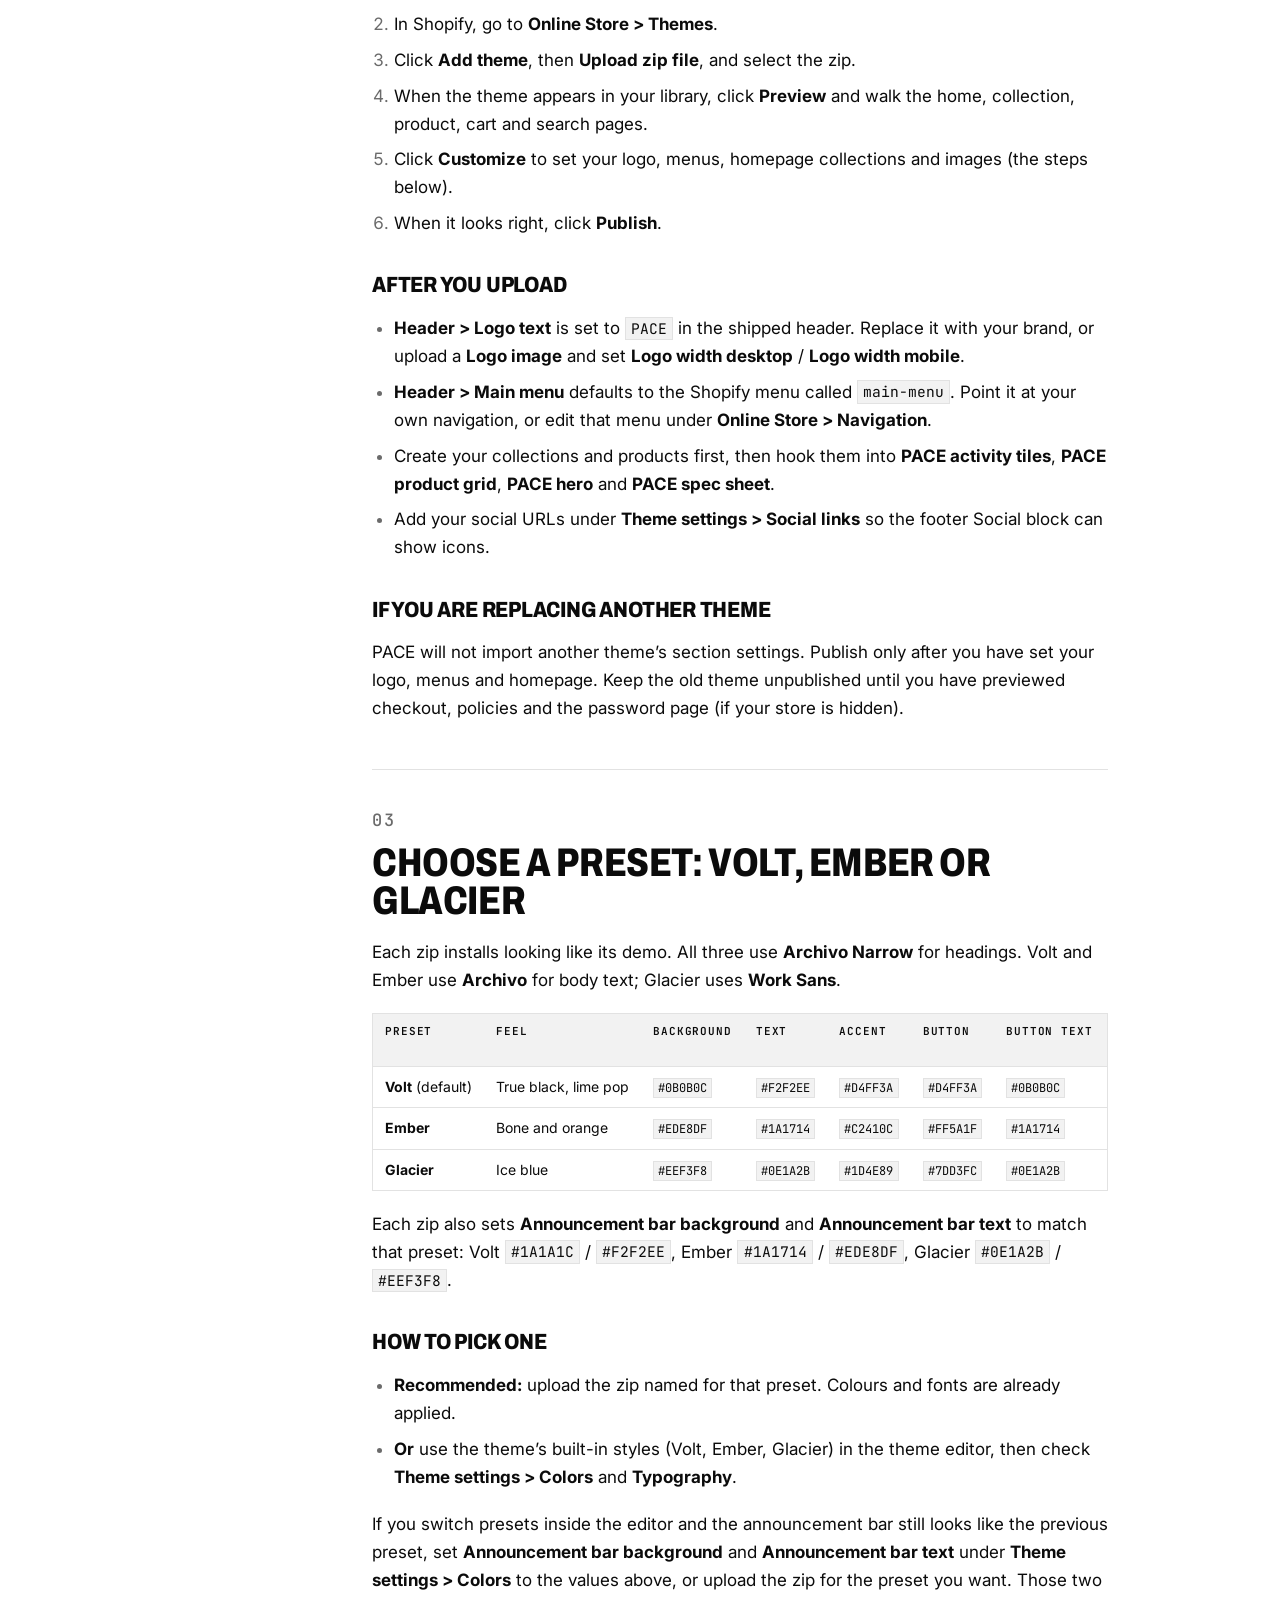
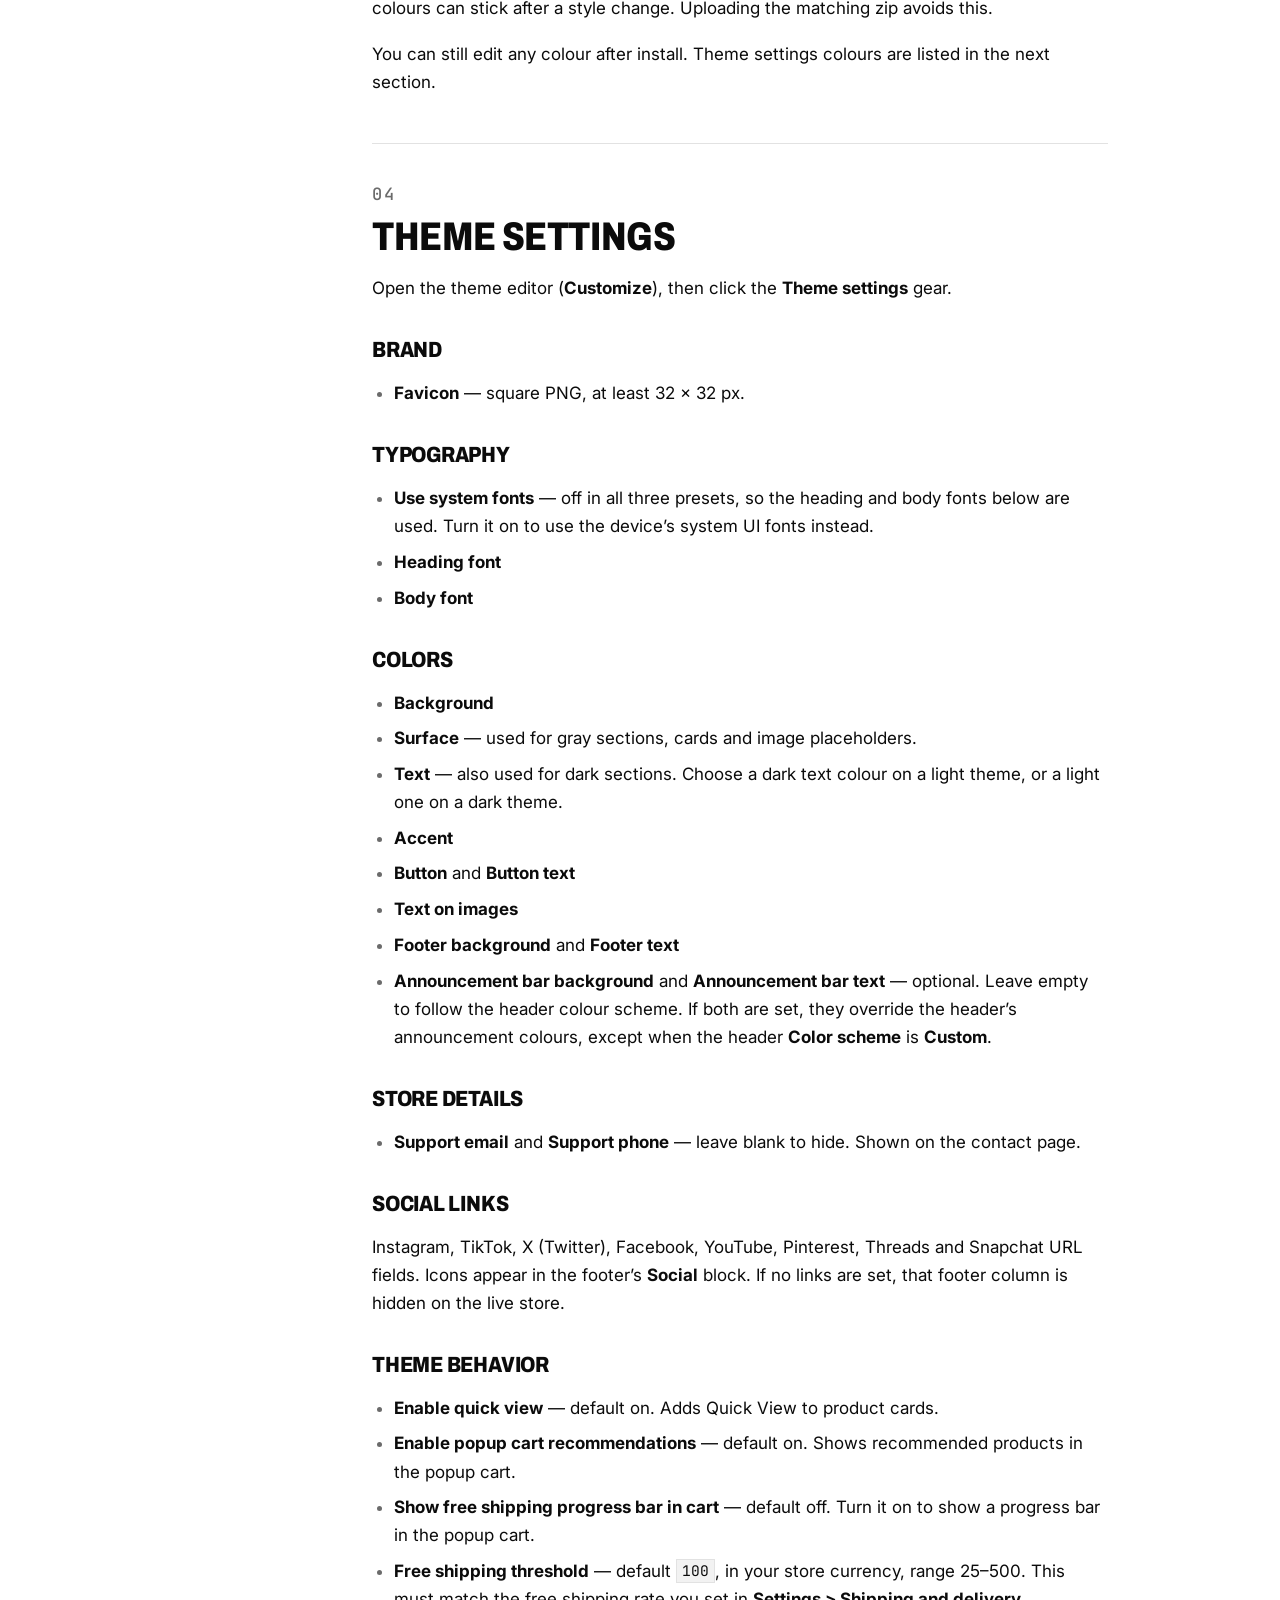
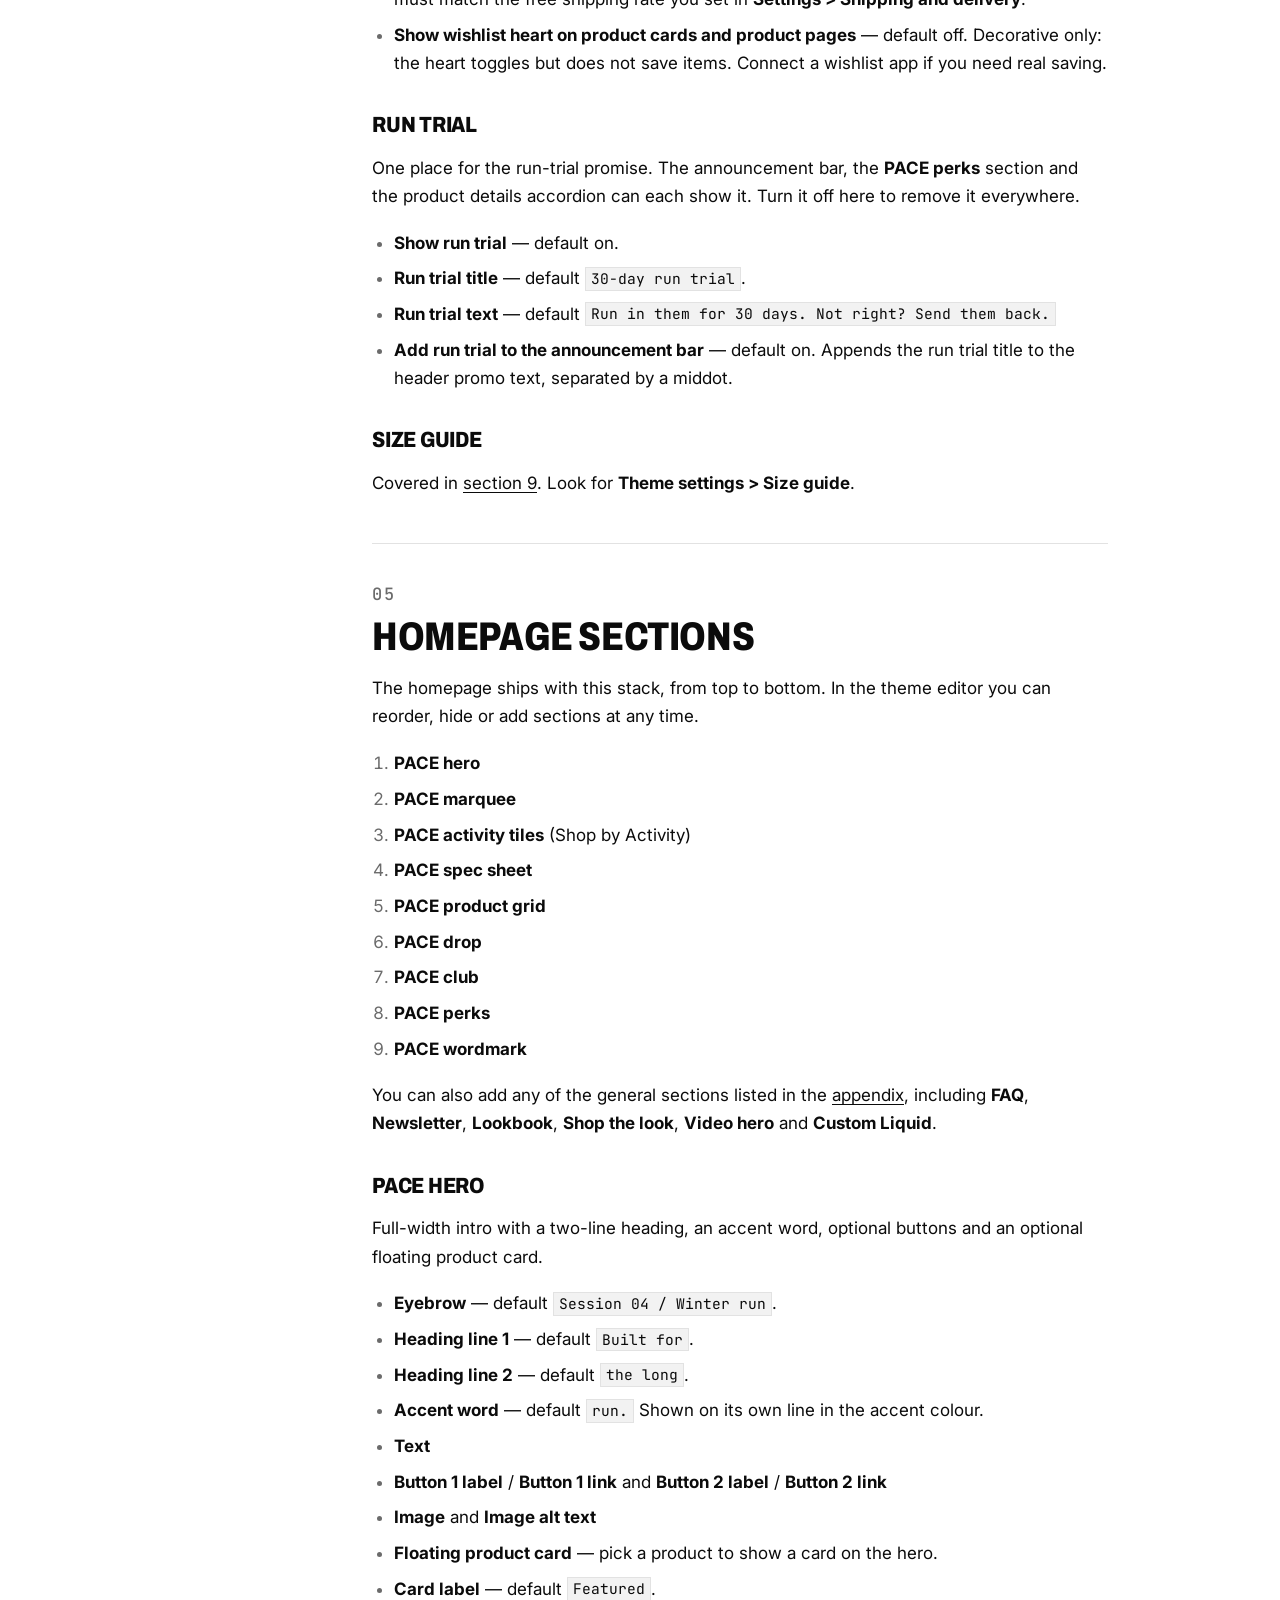
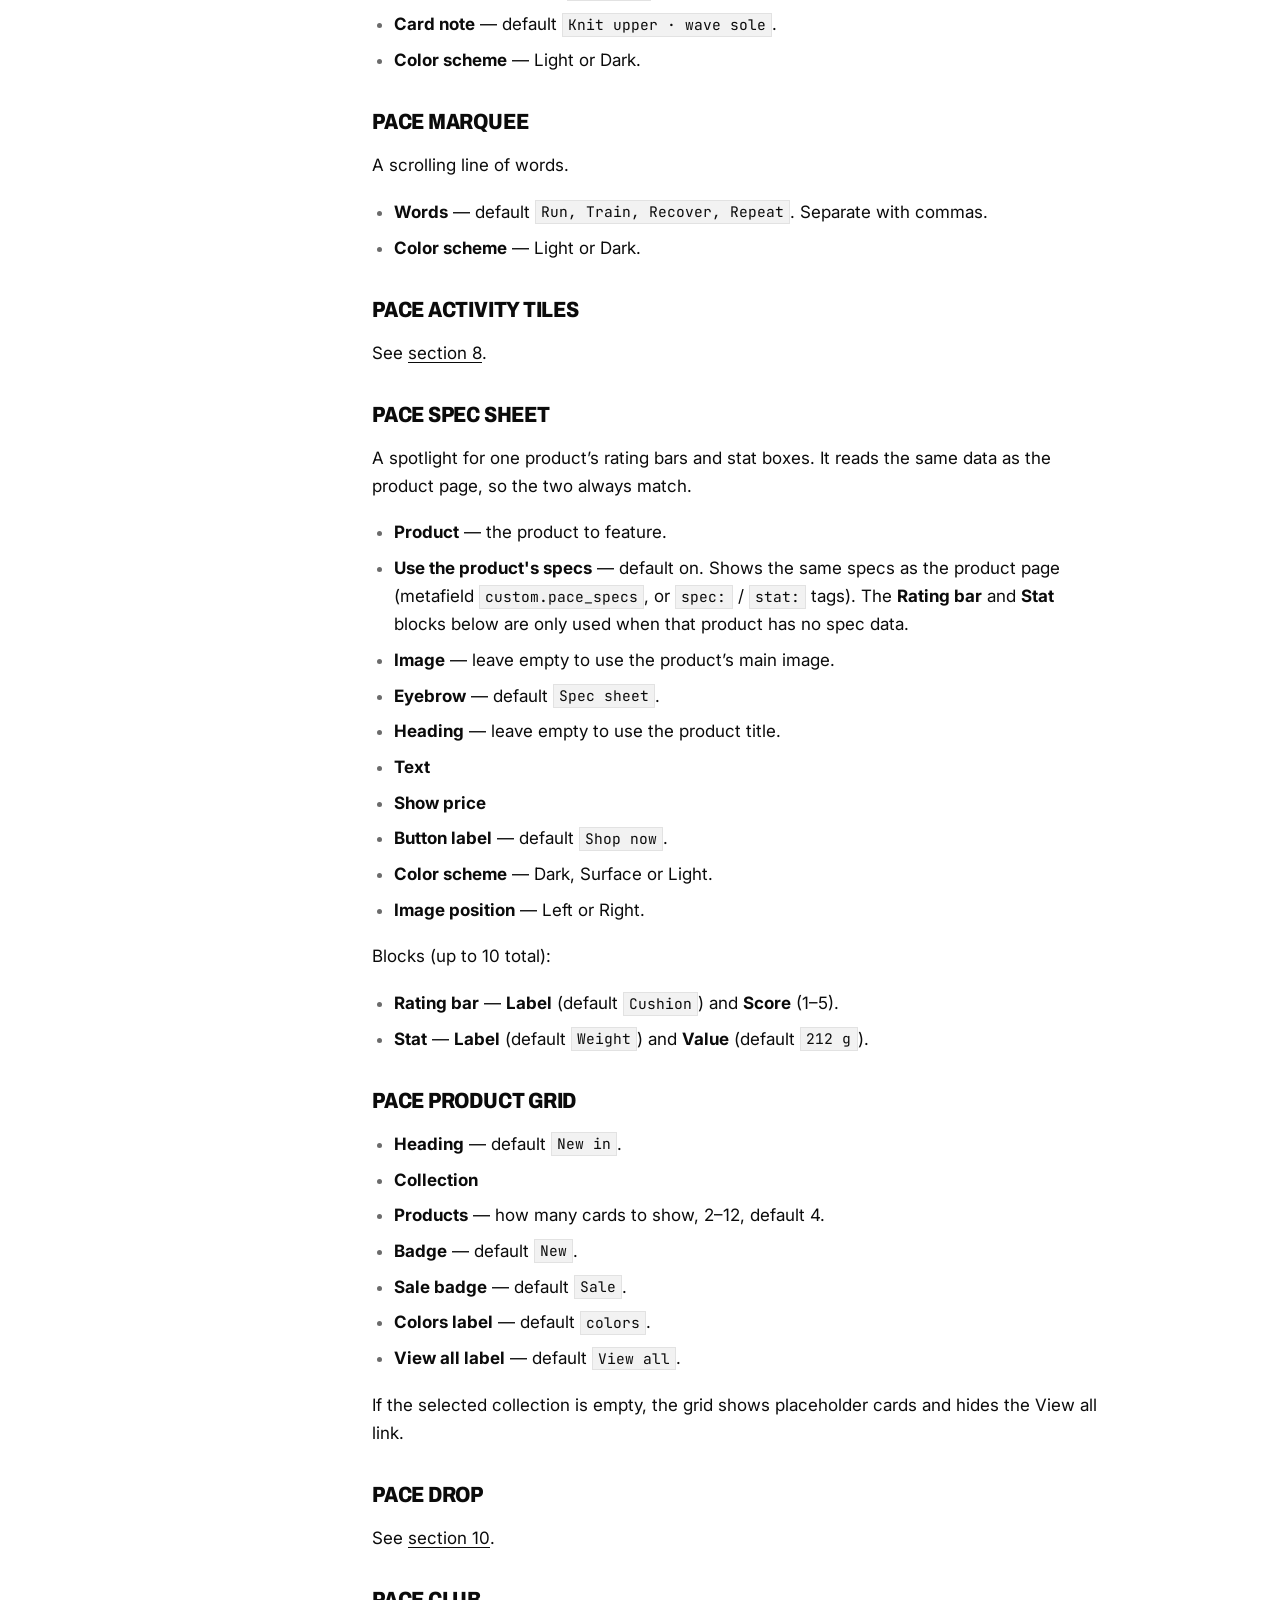
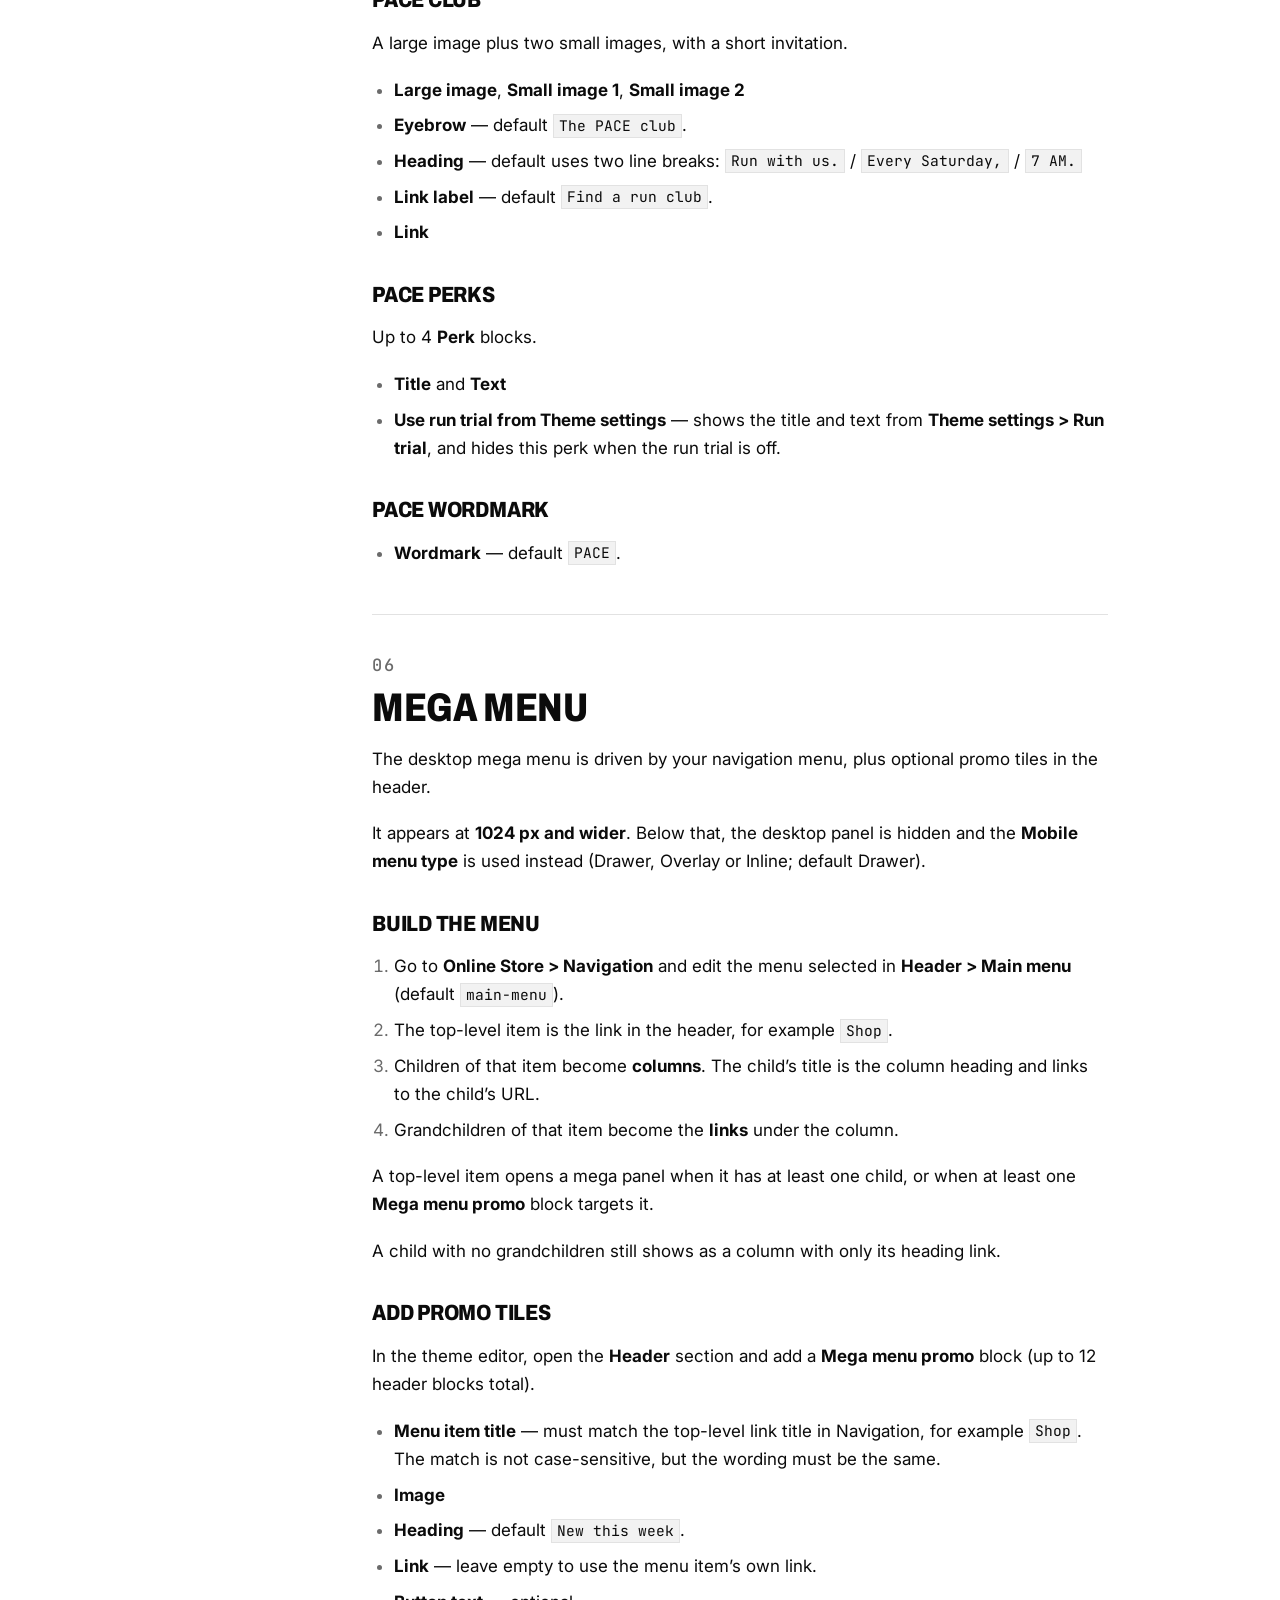
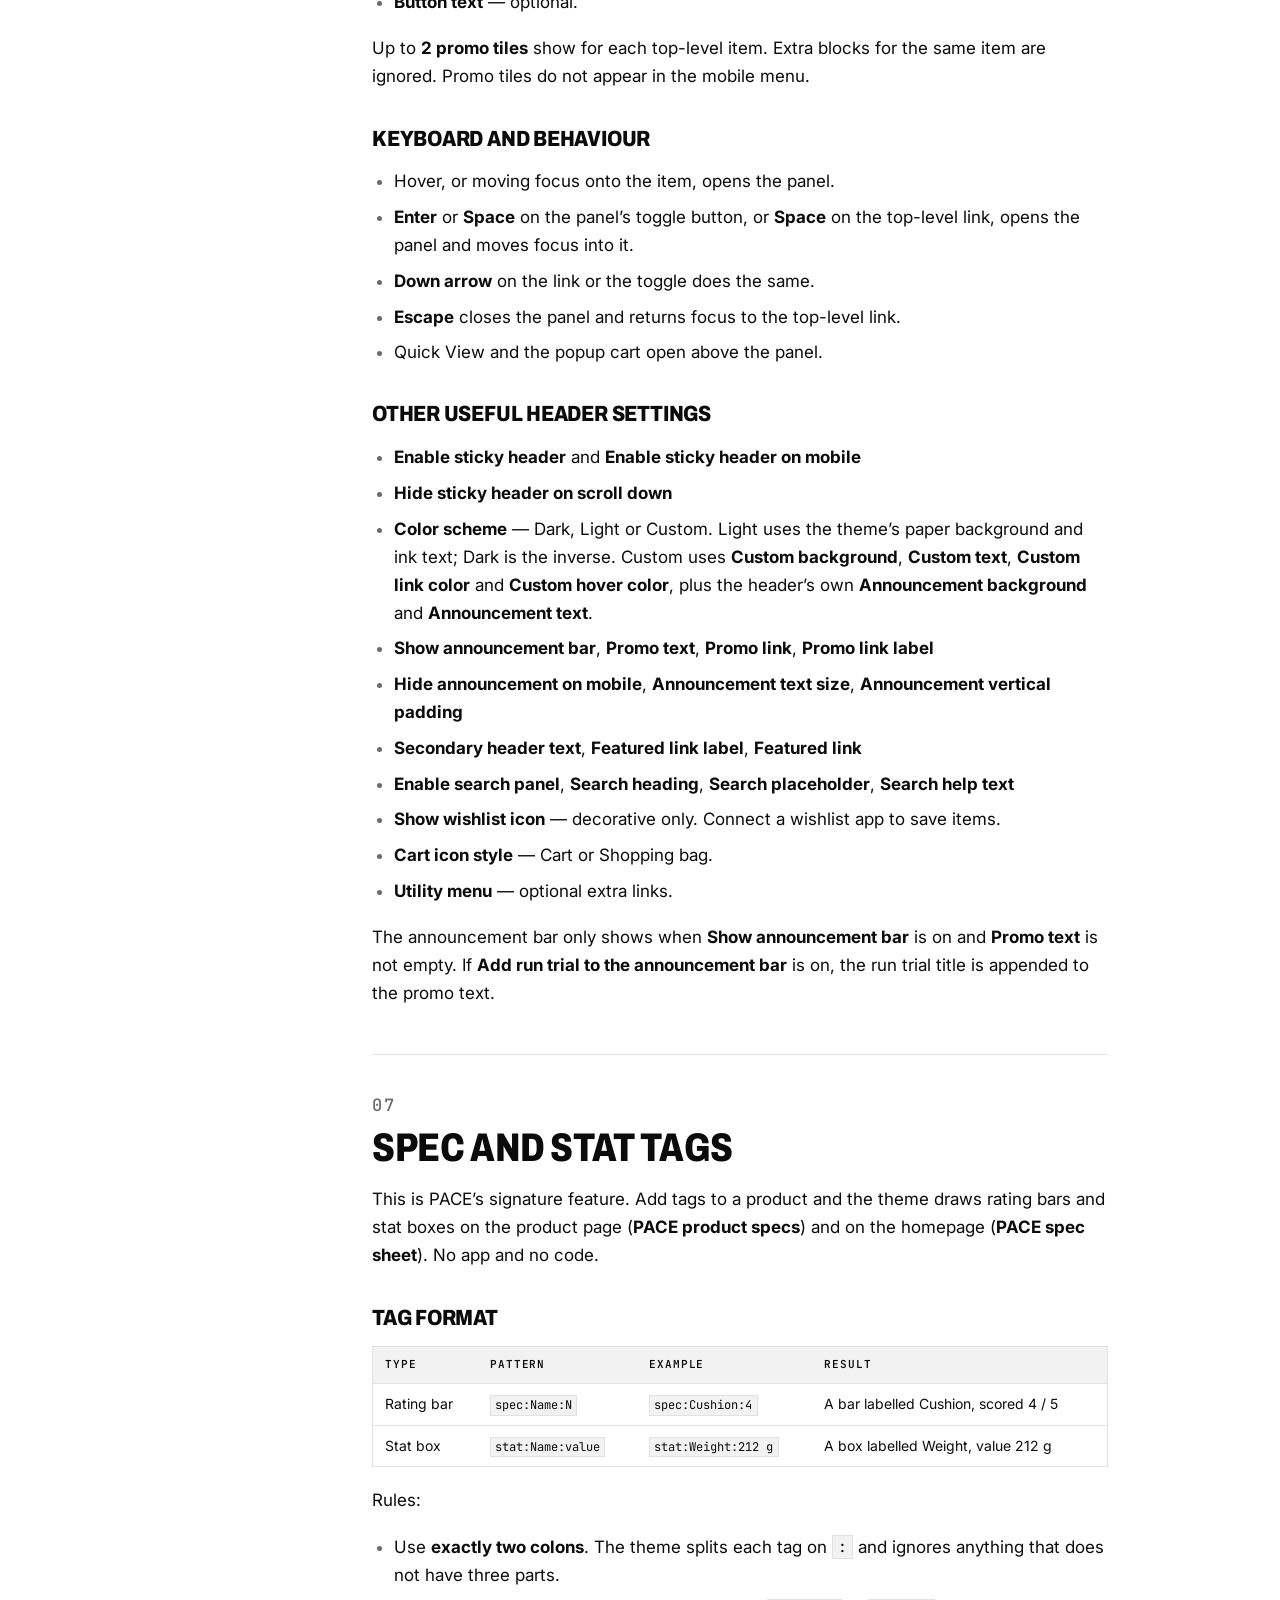
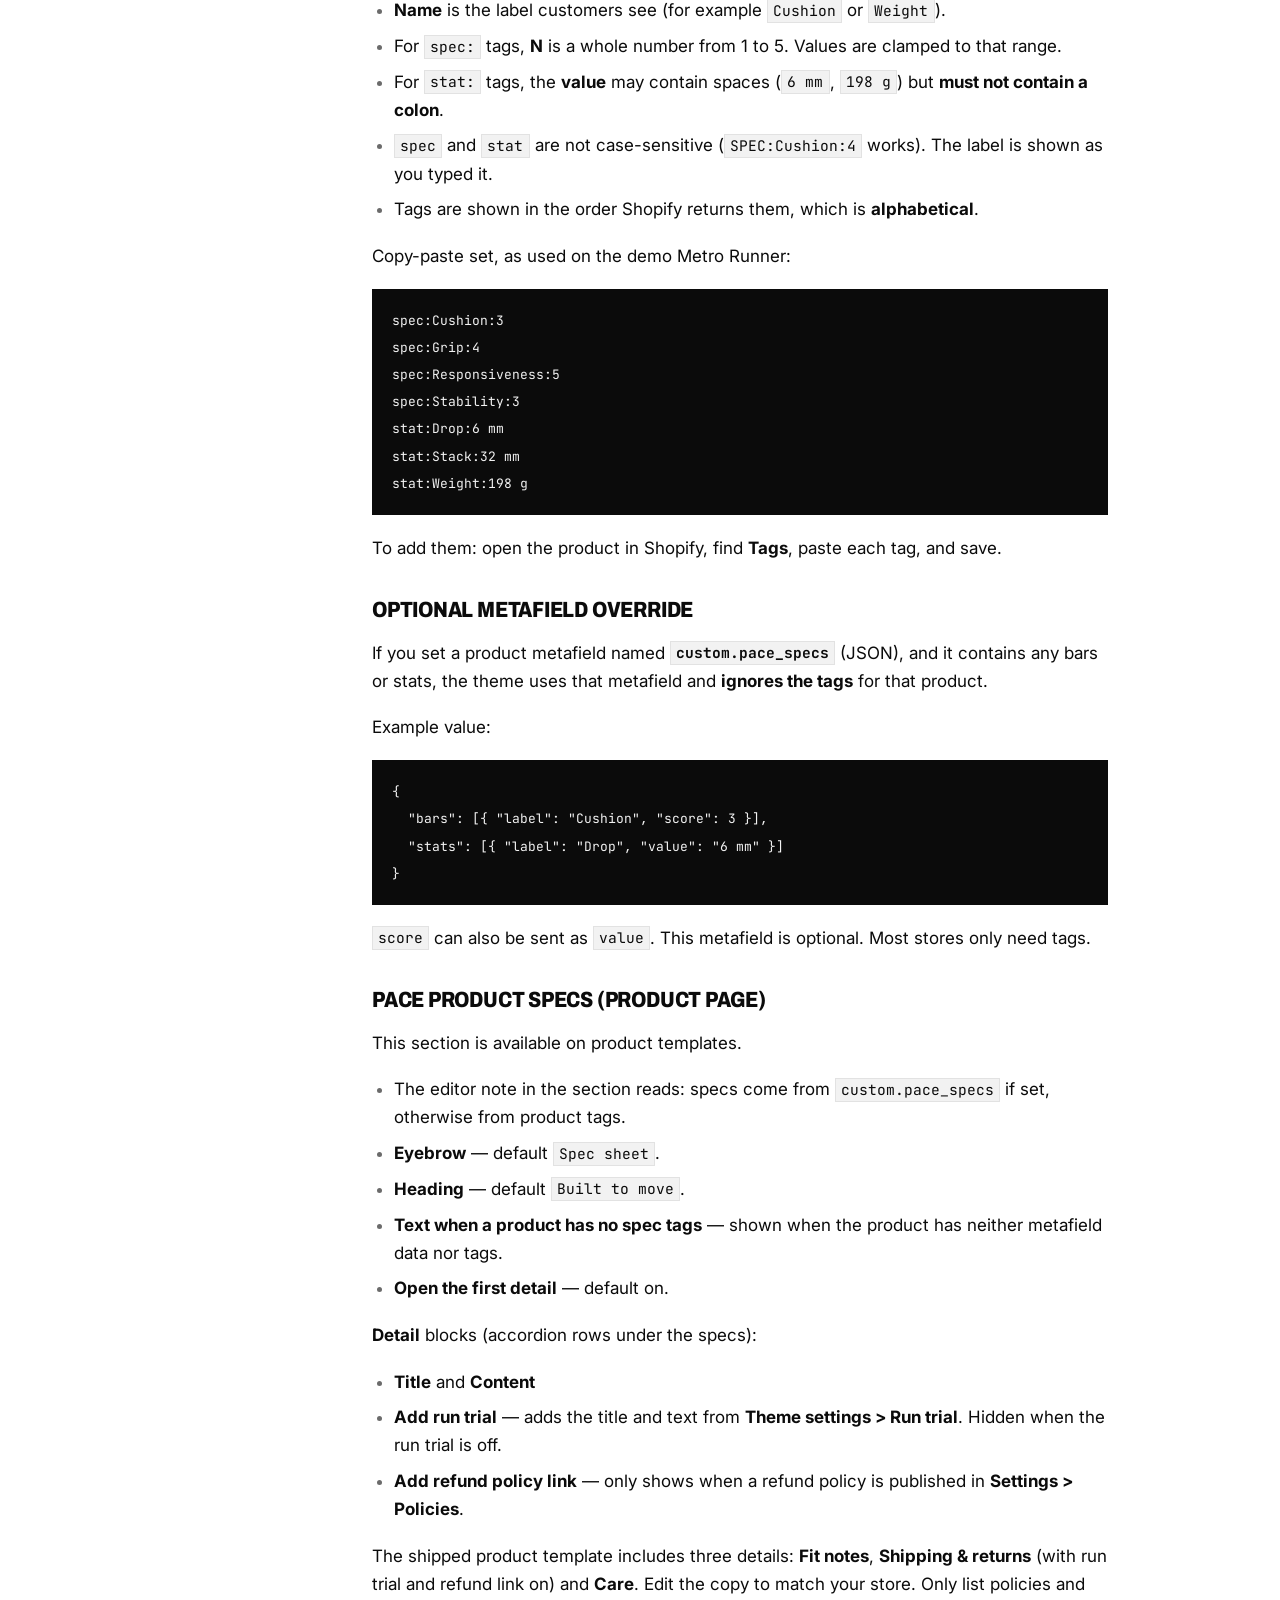
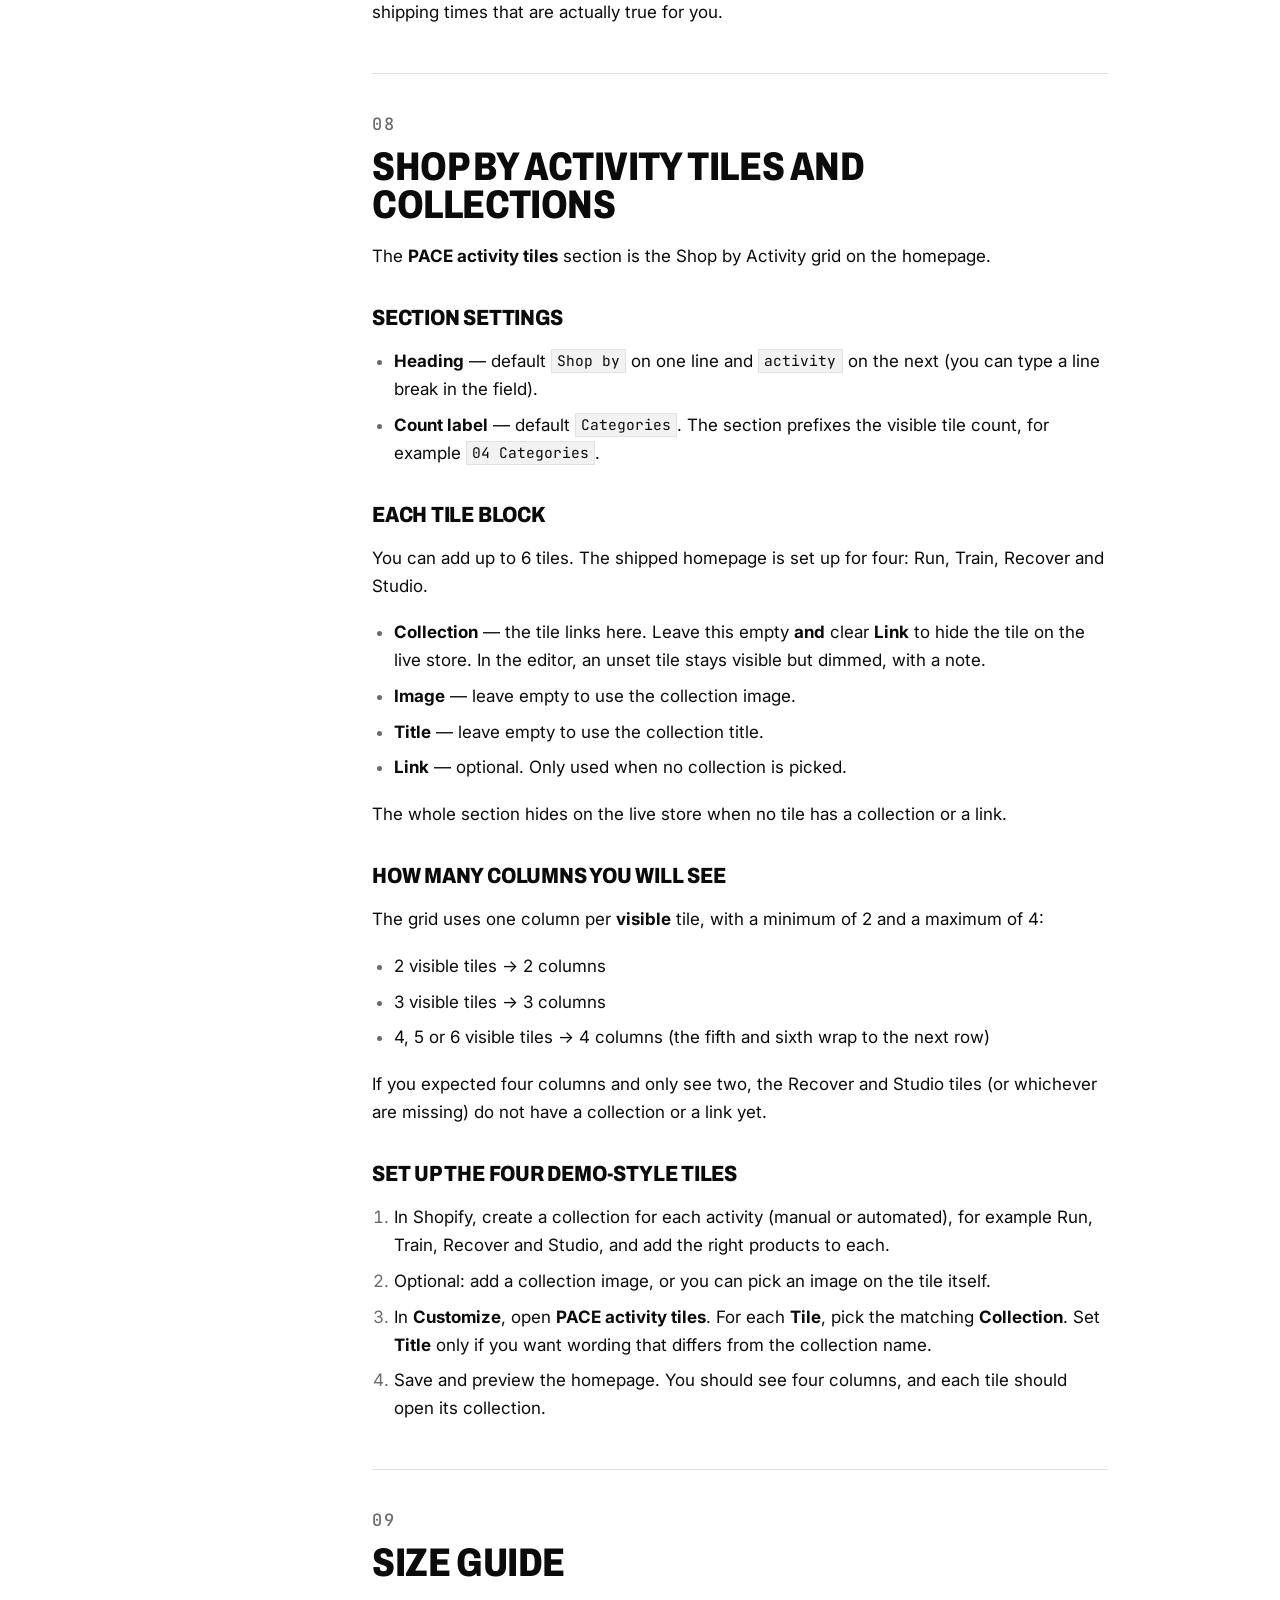
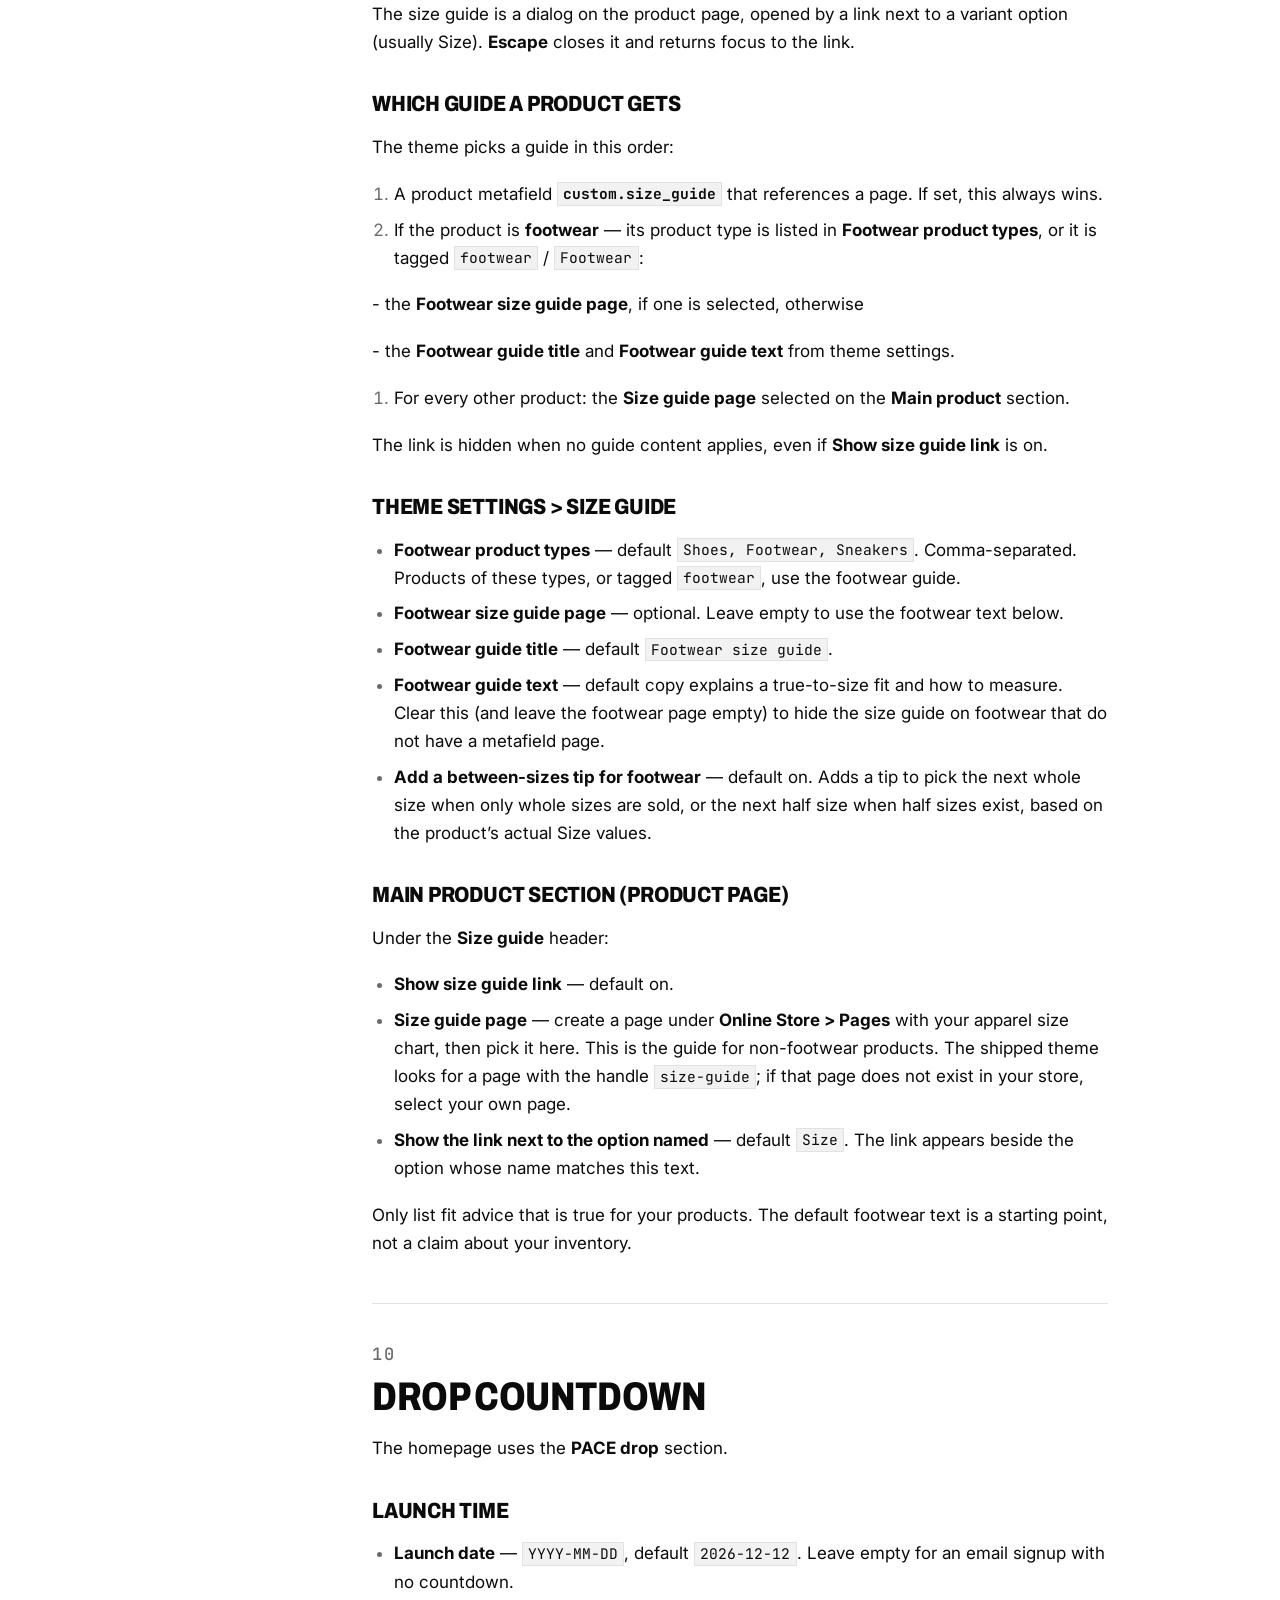
==== commit 8ae001ba: "Keep PACE breadcrumb/footer links; footer demo -> pace.klicksparkmedia.com Co-authored-by: roldens17" ====
--- a/pace-docs.html
+++ b/pace-docs.html
@@ -246,7 +246,7 @@
   <main id="main">
     <section class="docs-hero on-dark" aria-labelledby="docs-title">
       <div class="wrap">
-        <p class="docs-hero__crumbs label"><a href="index.html#themes">Themes</a> / PACE</p>
+        <p class="docs-hero__crumbs label"><a href="index.html#themes">Themes</a> / <a href="pace.html">PACE</a></p>
         <p class="docs-hero__kicker label">PACE 1.0.1 buyer guide</p>
         <h1 id="docs-title" class="display h-md">PACE Theme Docs</h1>
         <p class="lead">A Shopify Online Store 2.0 theme for run, training and athleisure brands. This guide matches the settings you will see in the PACE 1.0.1 theme editor.</p>
@@ -516,9 +516,10 @@
         <div>
           <h2 class="label">Themes</h2>
           <ul>
+            <li><a href="pace.html">PACE</a></li>
+            <li><a href="pace-docs.html" aria-current="page">PACE docs</a></li>
             <li><a href="u-street.html">U-Street</a></li>
-            <li><a href="pace-docs.html" aria-current="page">PACE docs</a></li>
-            <li><a href="https://klickspark.myshopify.com" target="_blank" rel="noopener">Live demo<span class="sr-only"> (opens in a new tab)</span></a></li>
+            <li><a href="https://pace.klicksparkmedia.com" target="_blank" rel="noopener">Live demo<span class="sr-only"> (opens in a new tab)</span></a></li>
             <li><span class="muted">Aura — coming soon</span></li>
           </ul>
         </div>
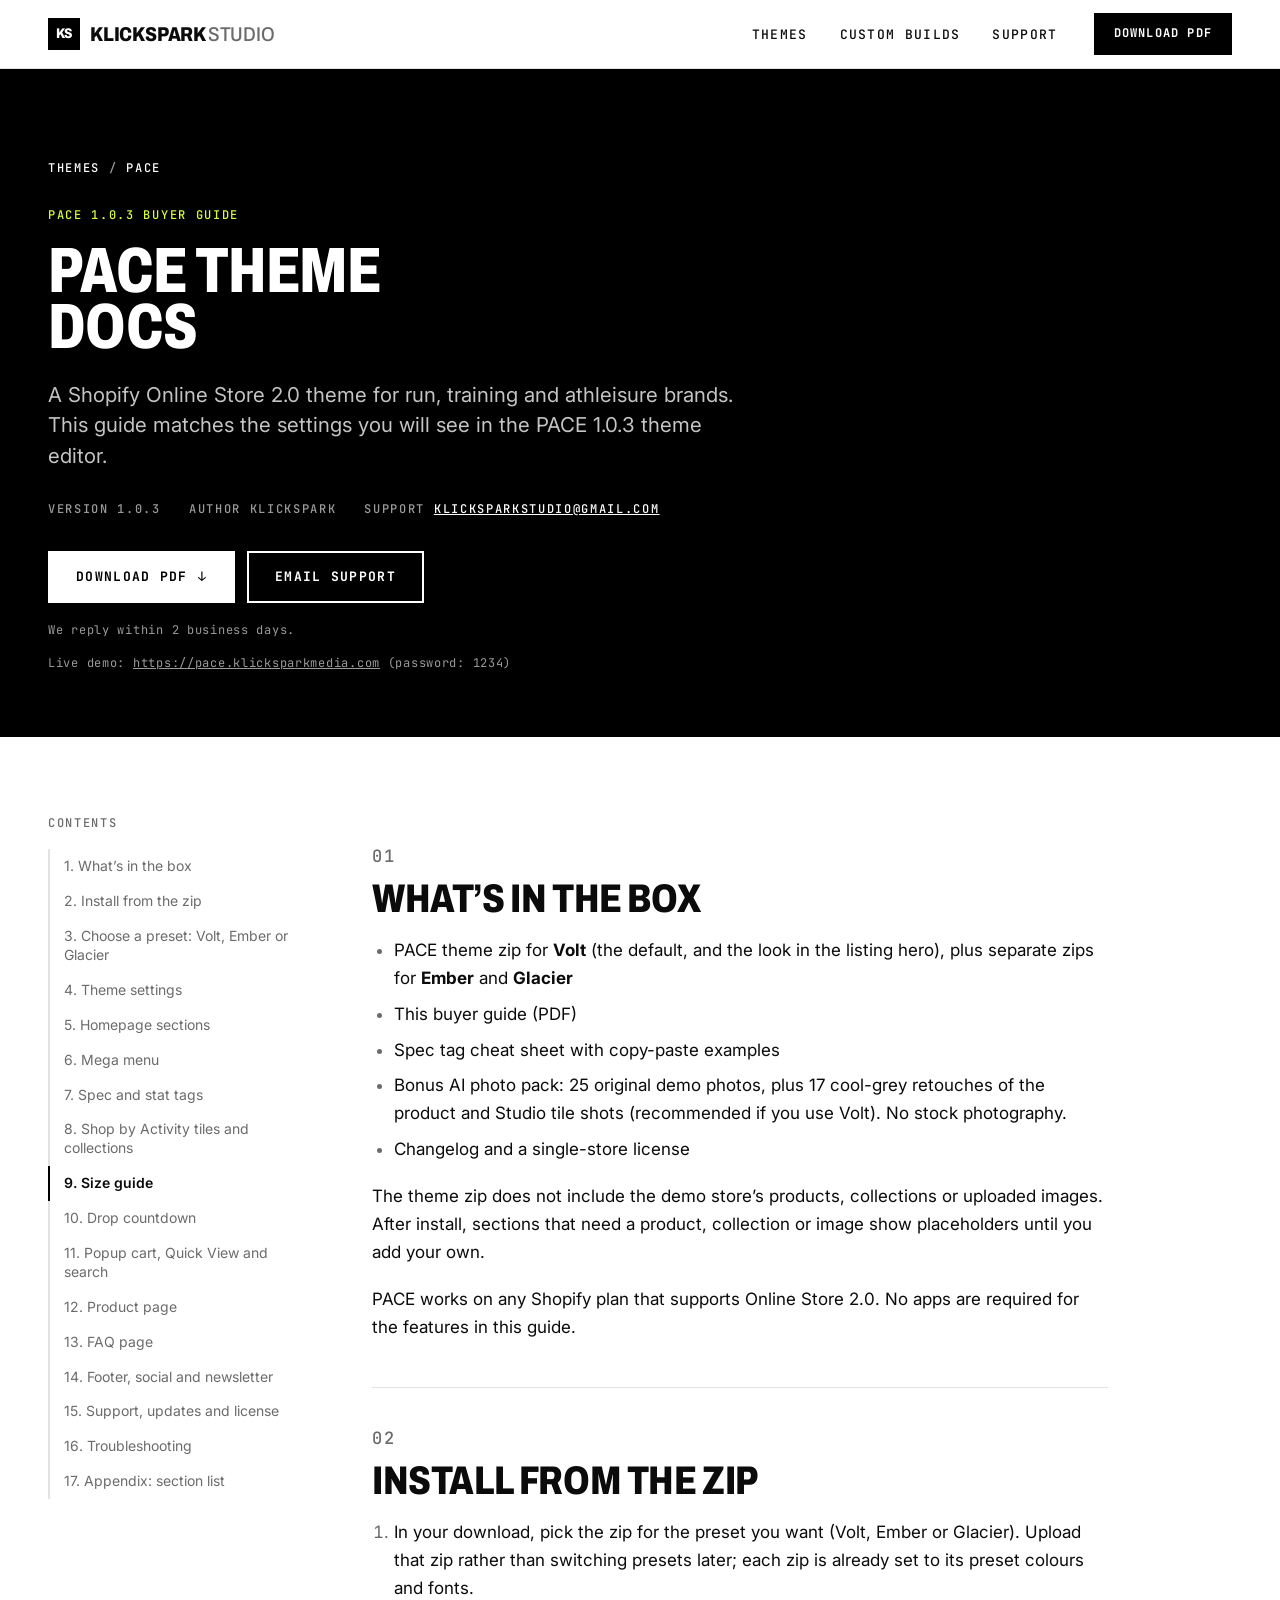
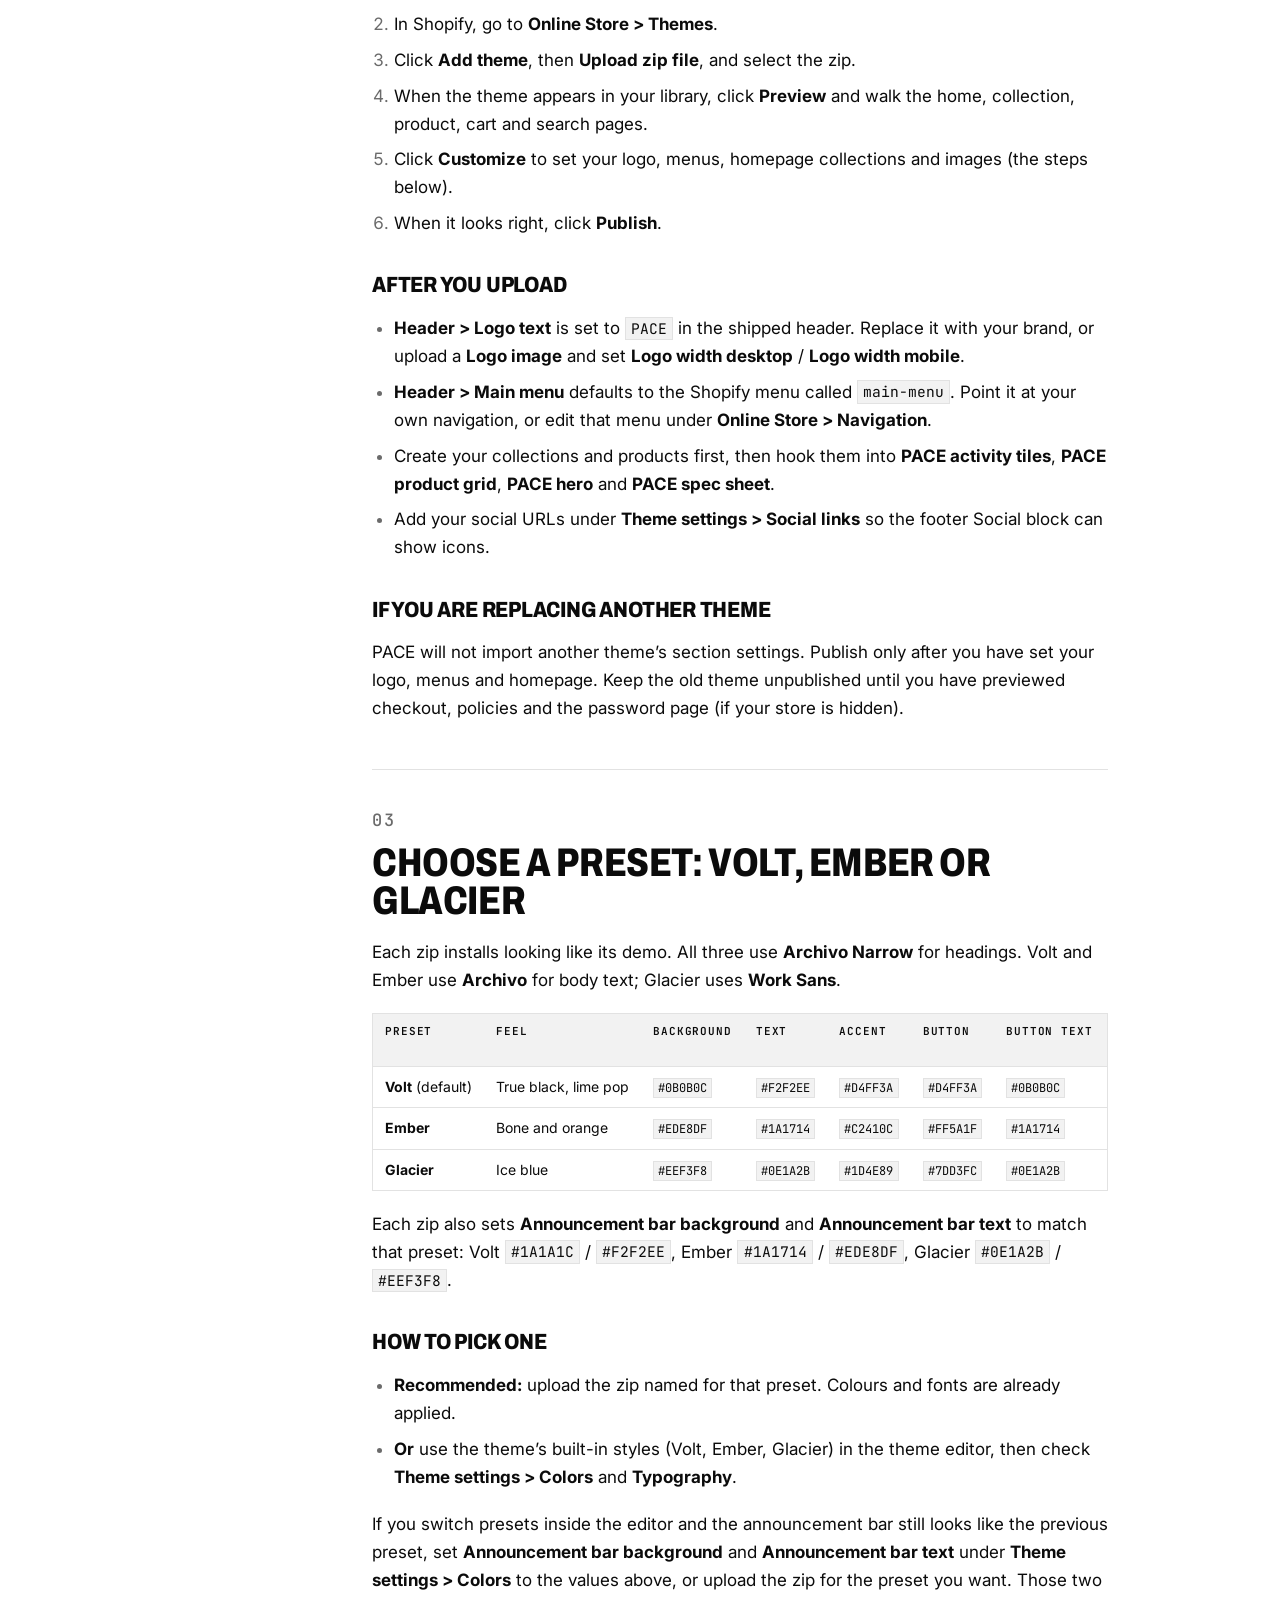
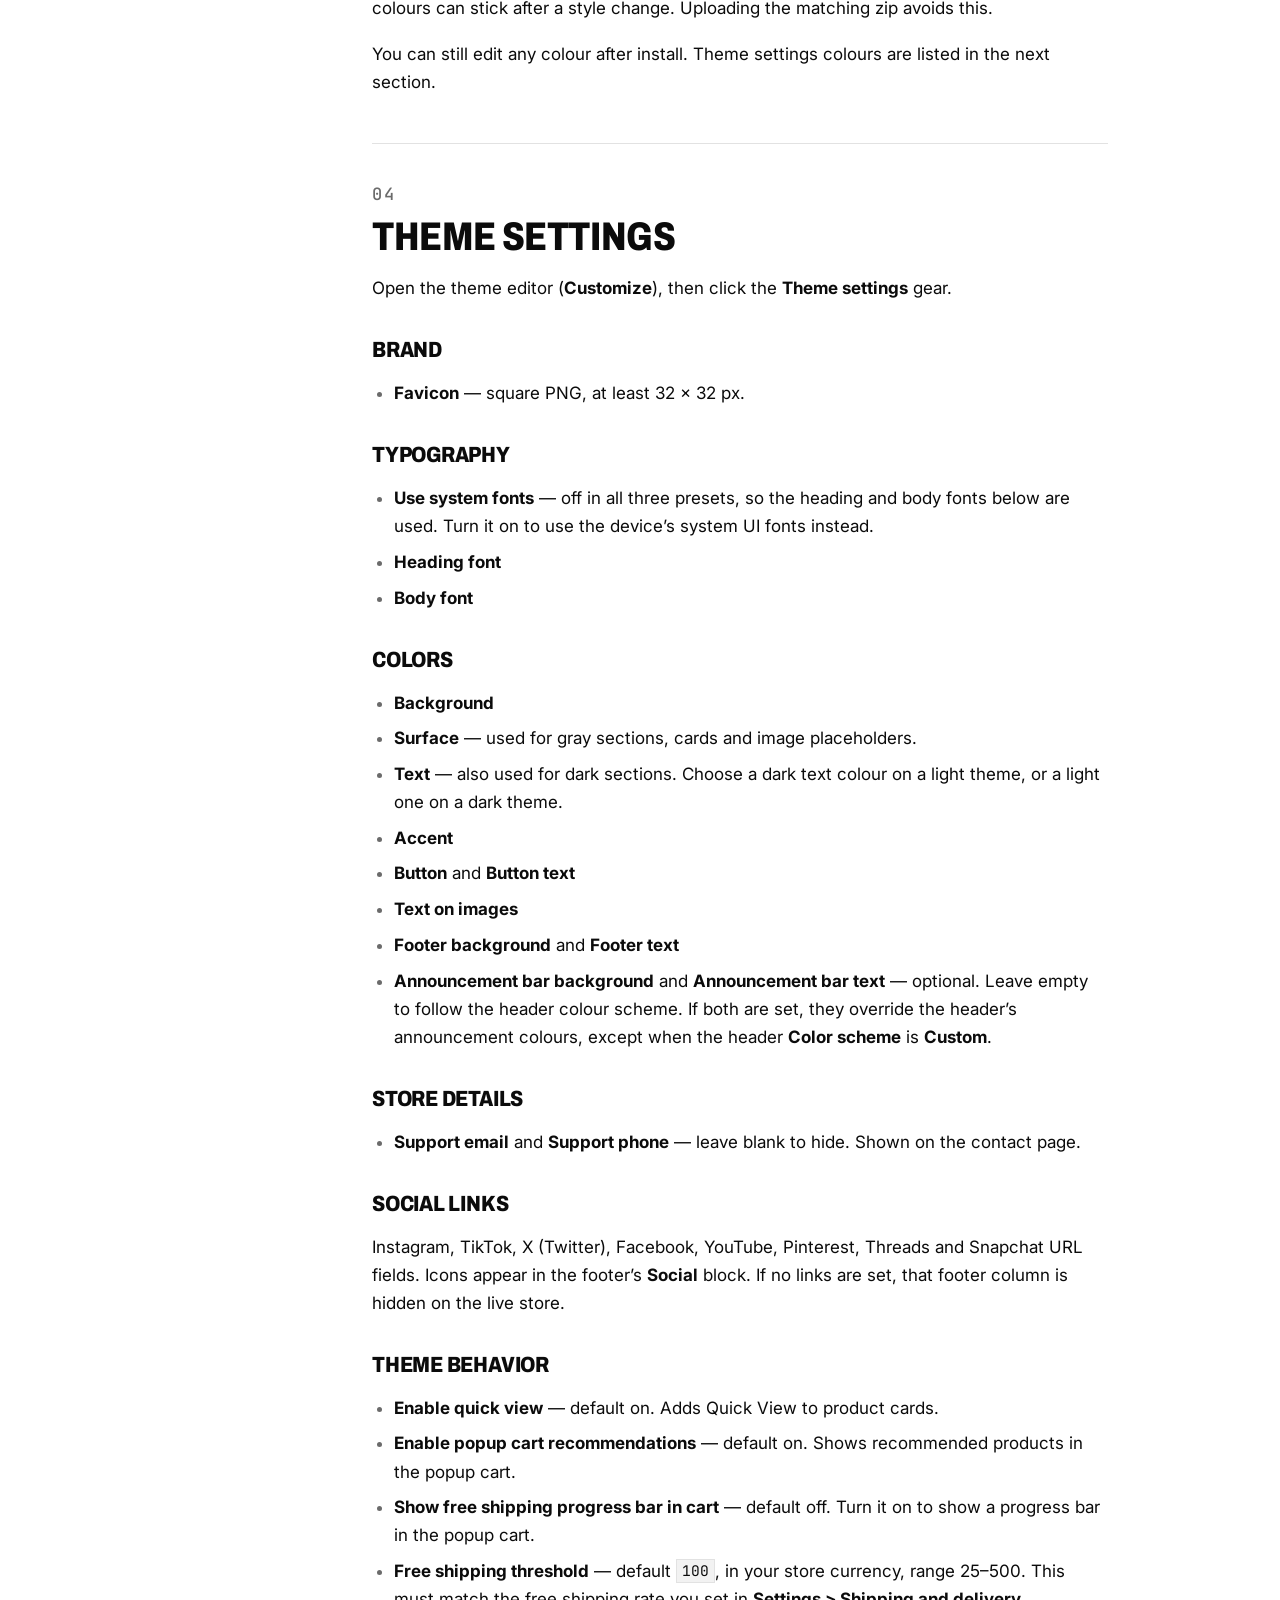
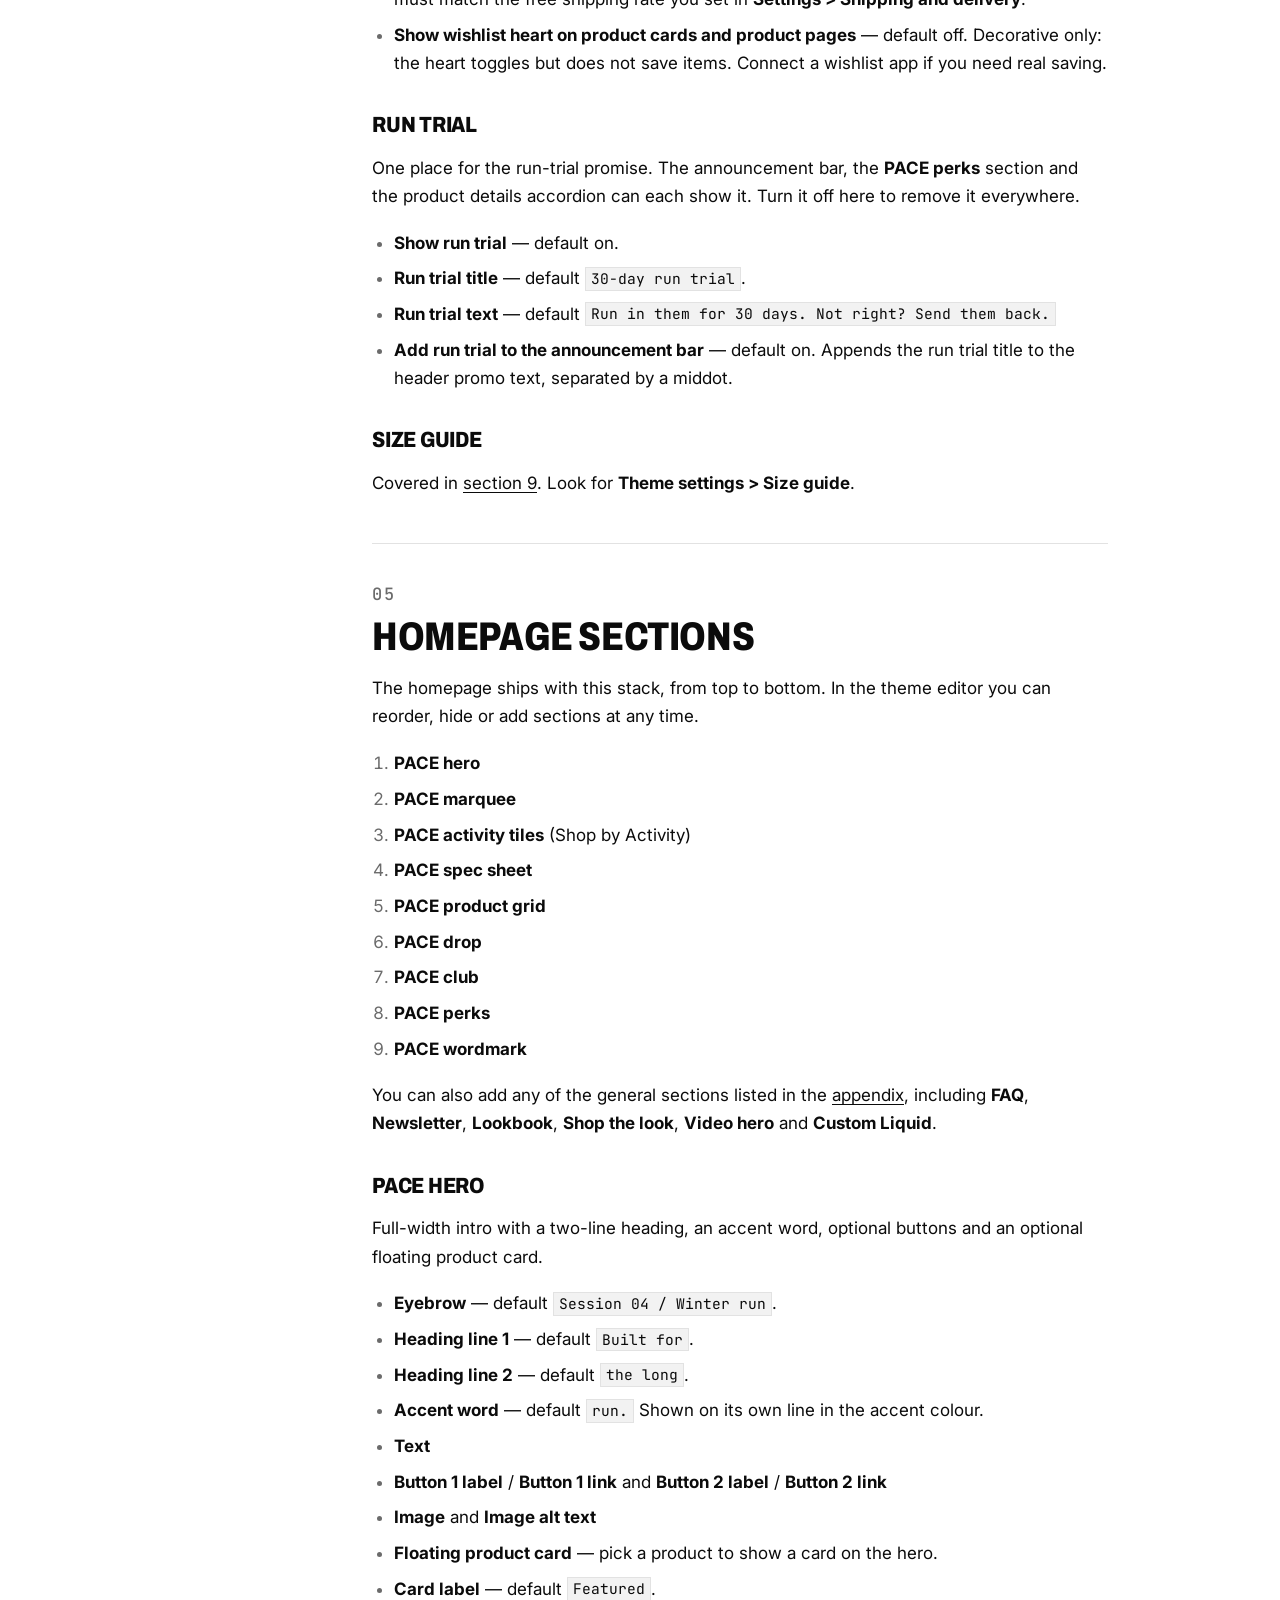
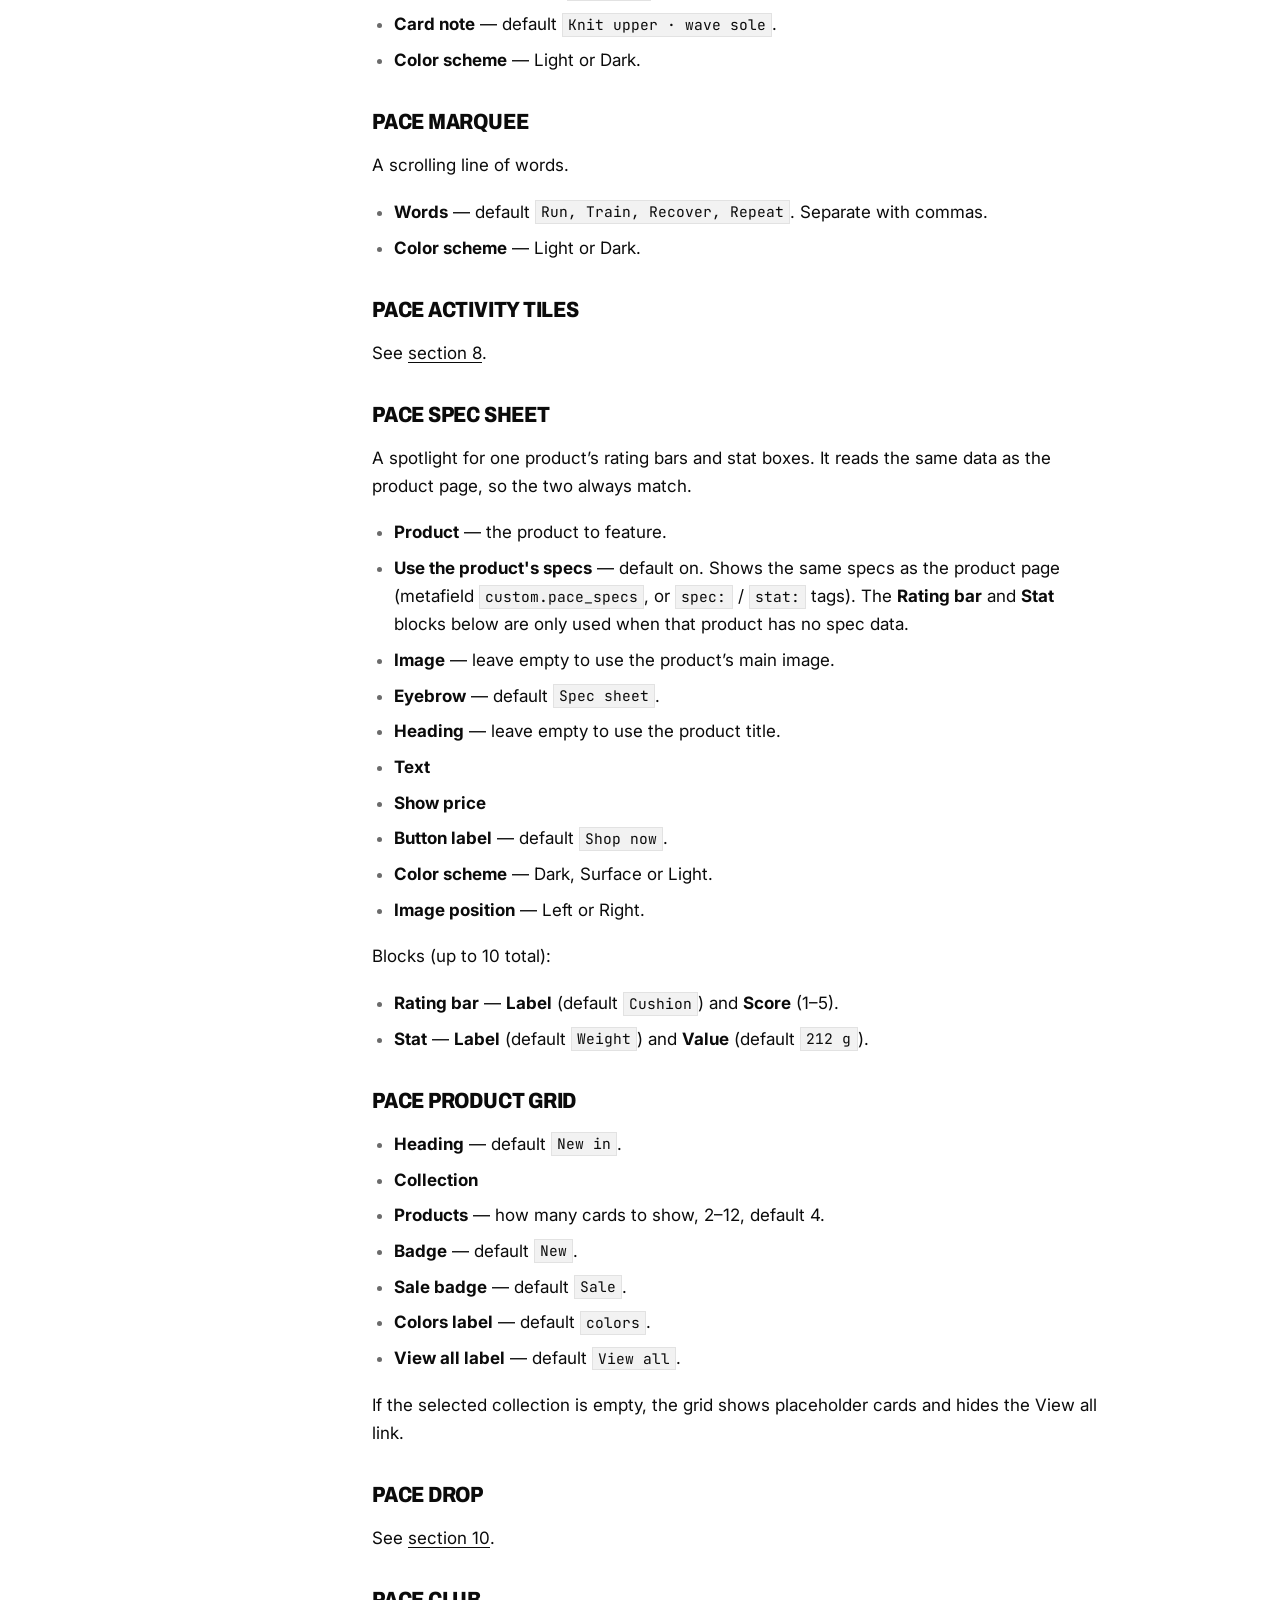
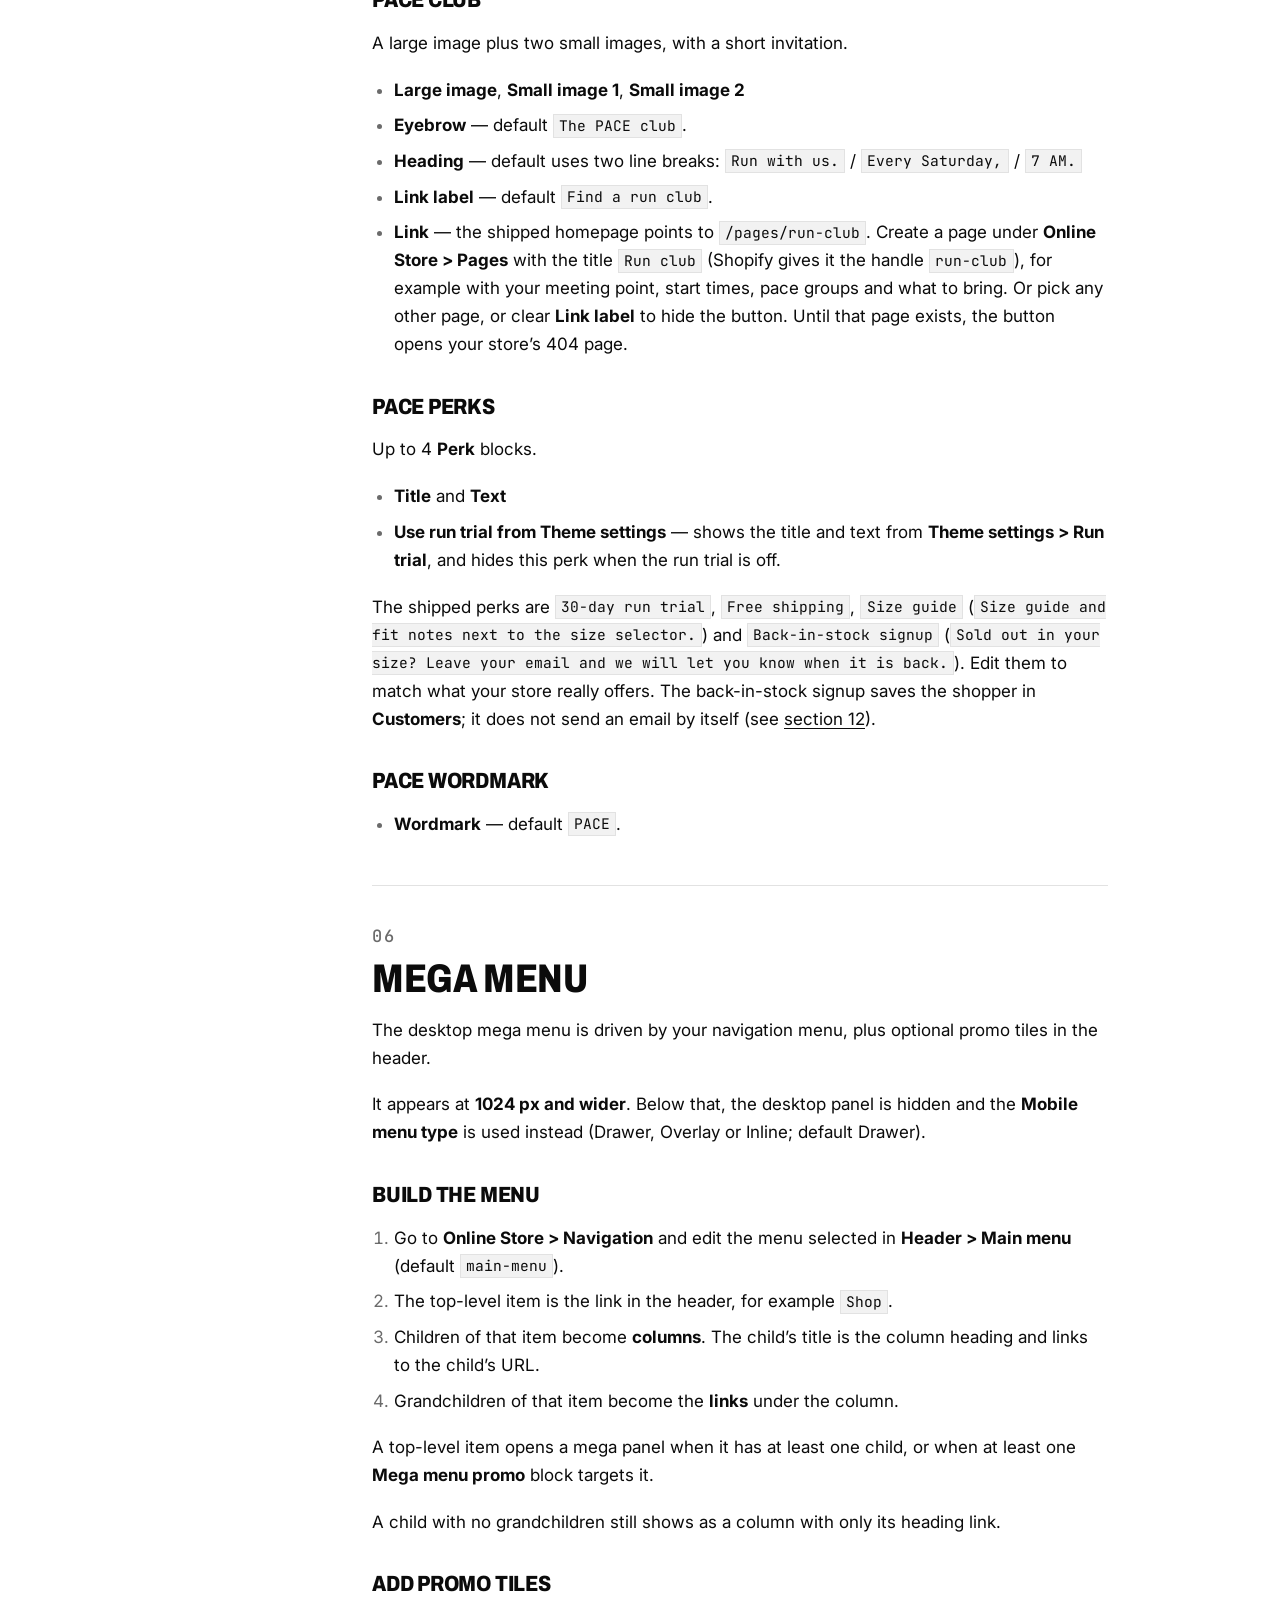
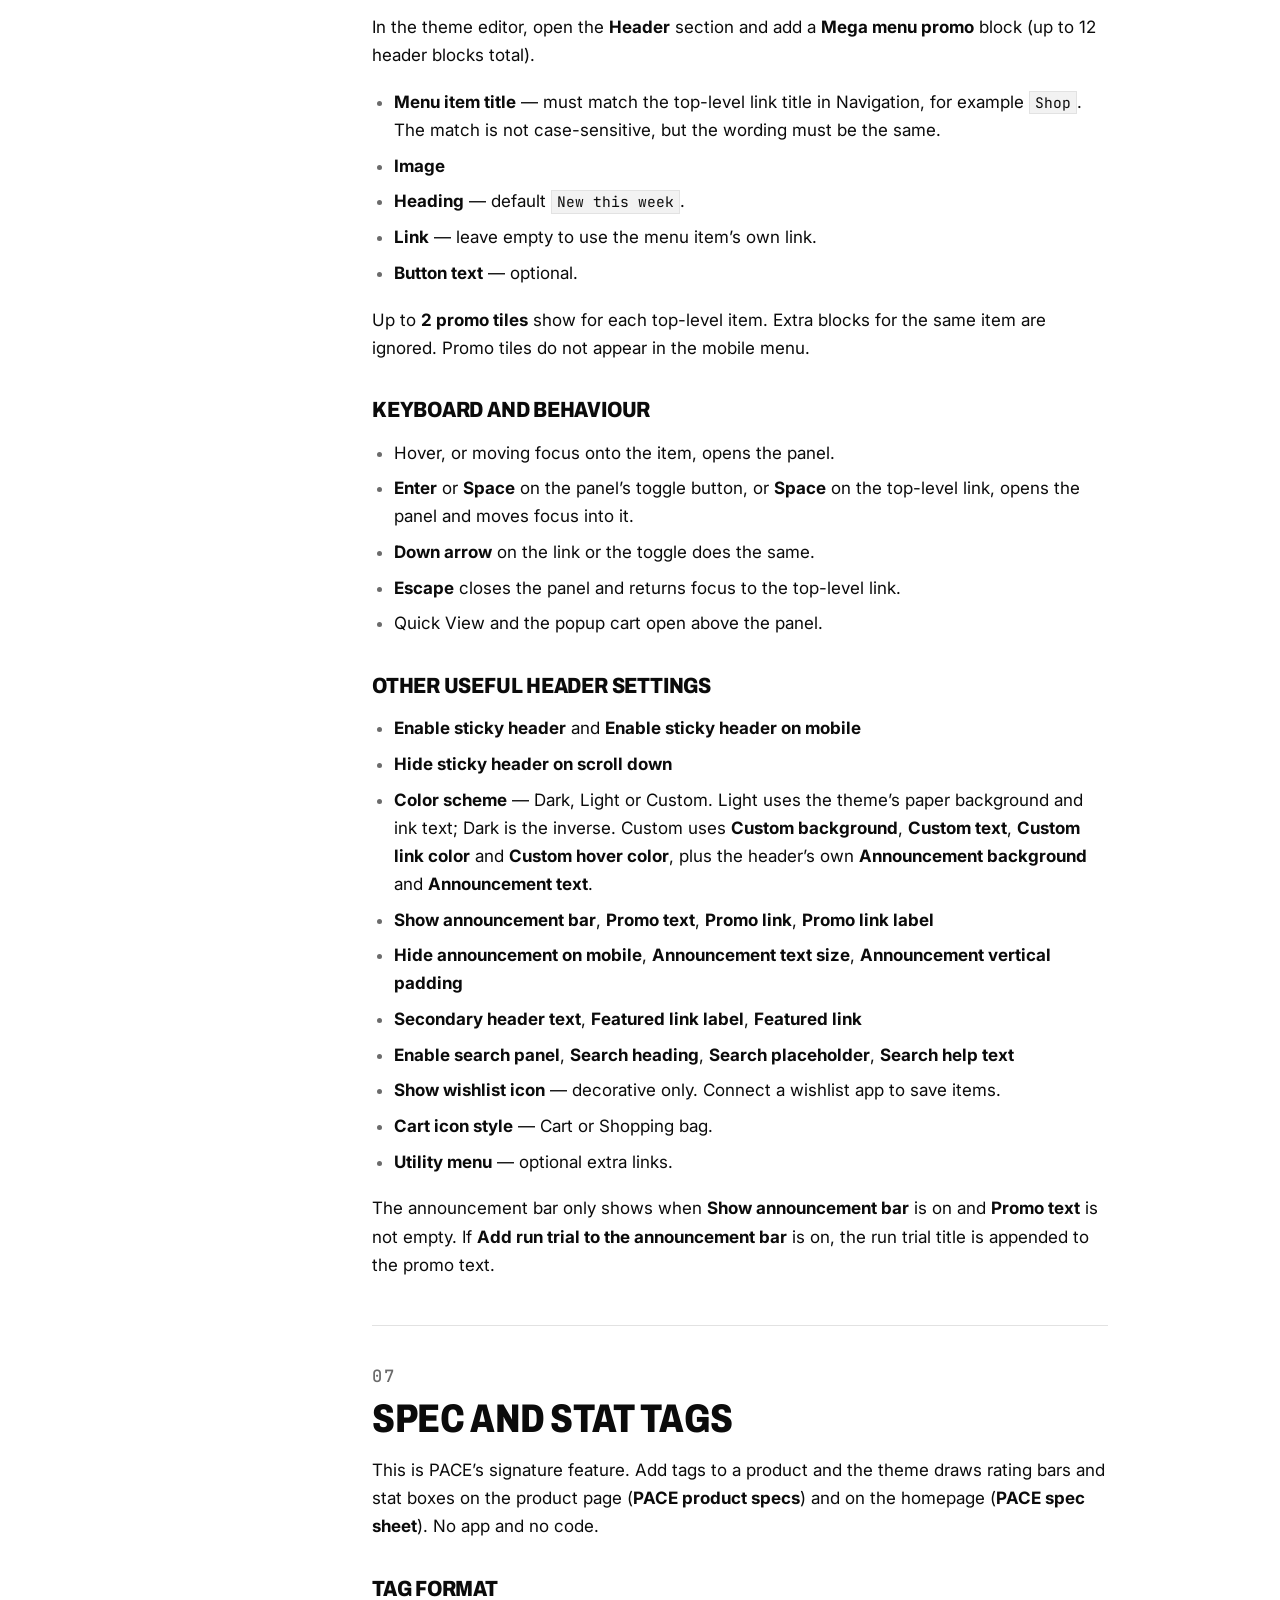
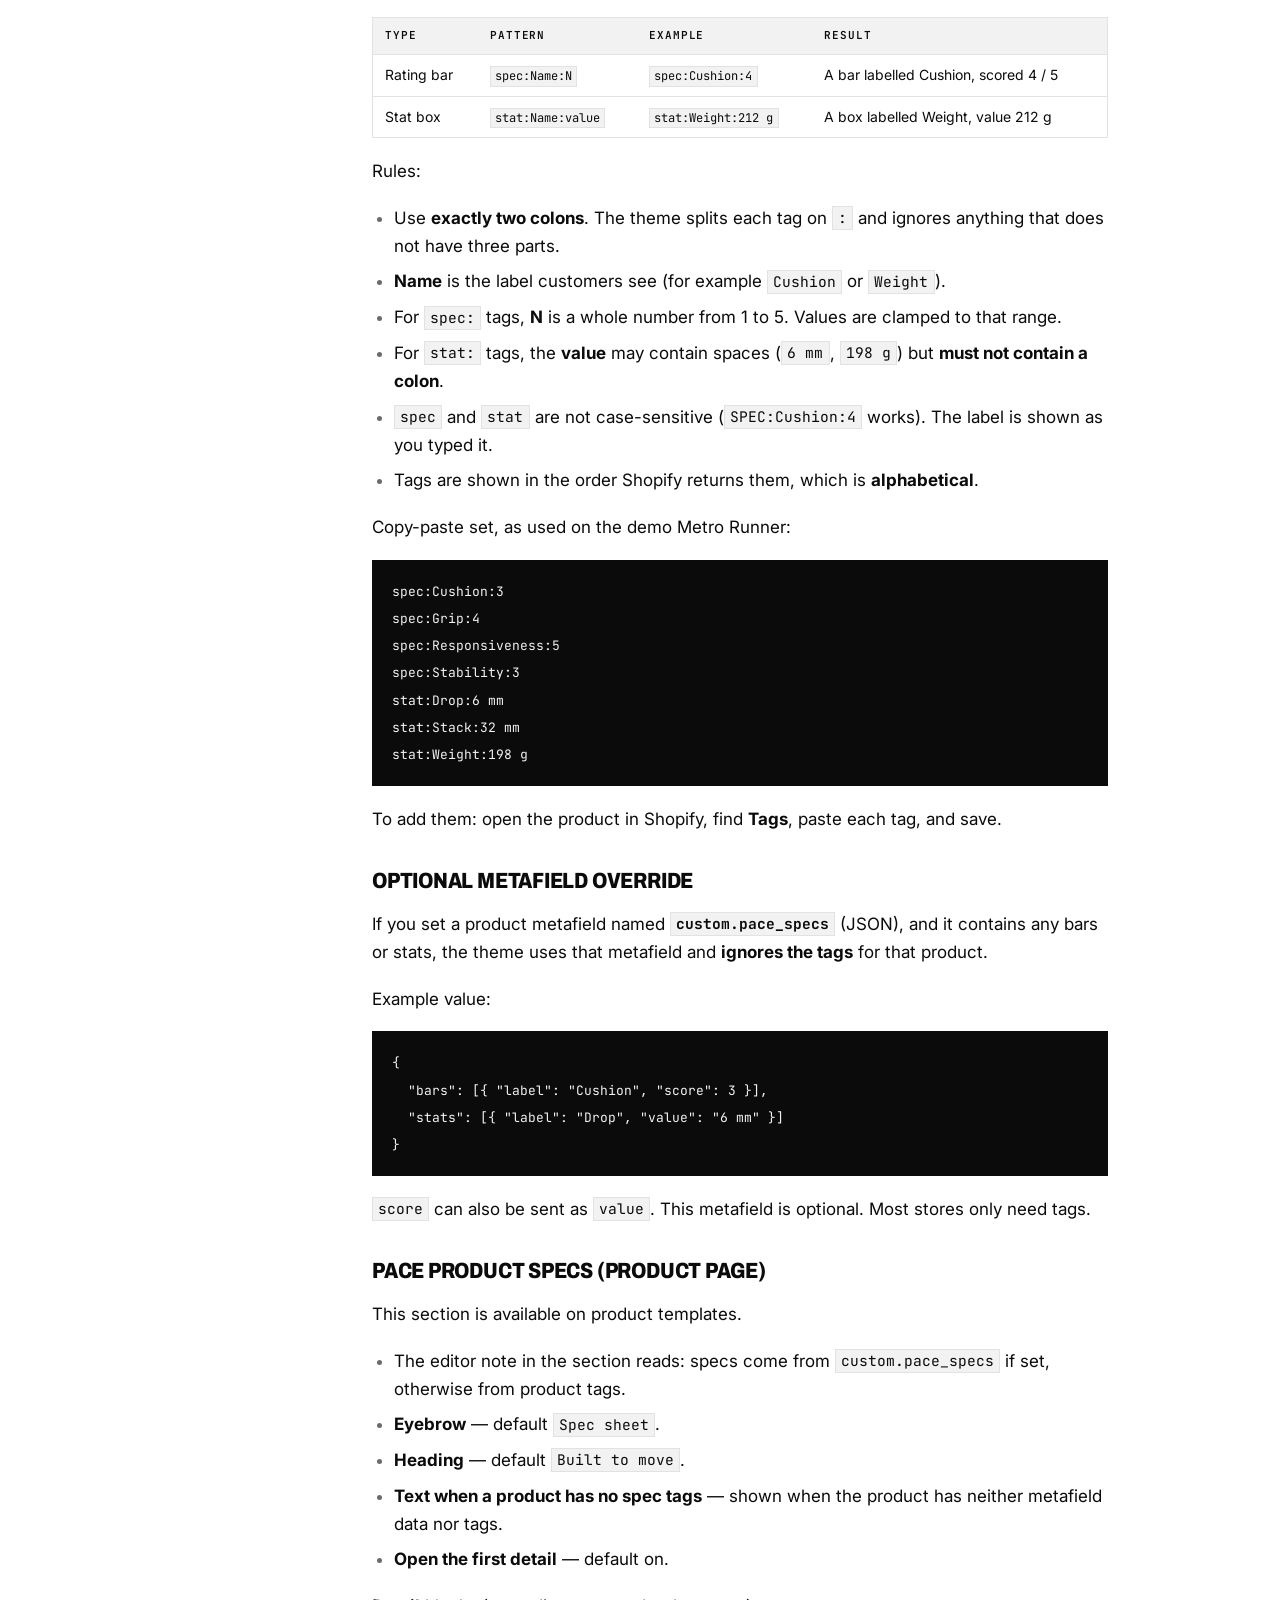
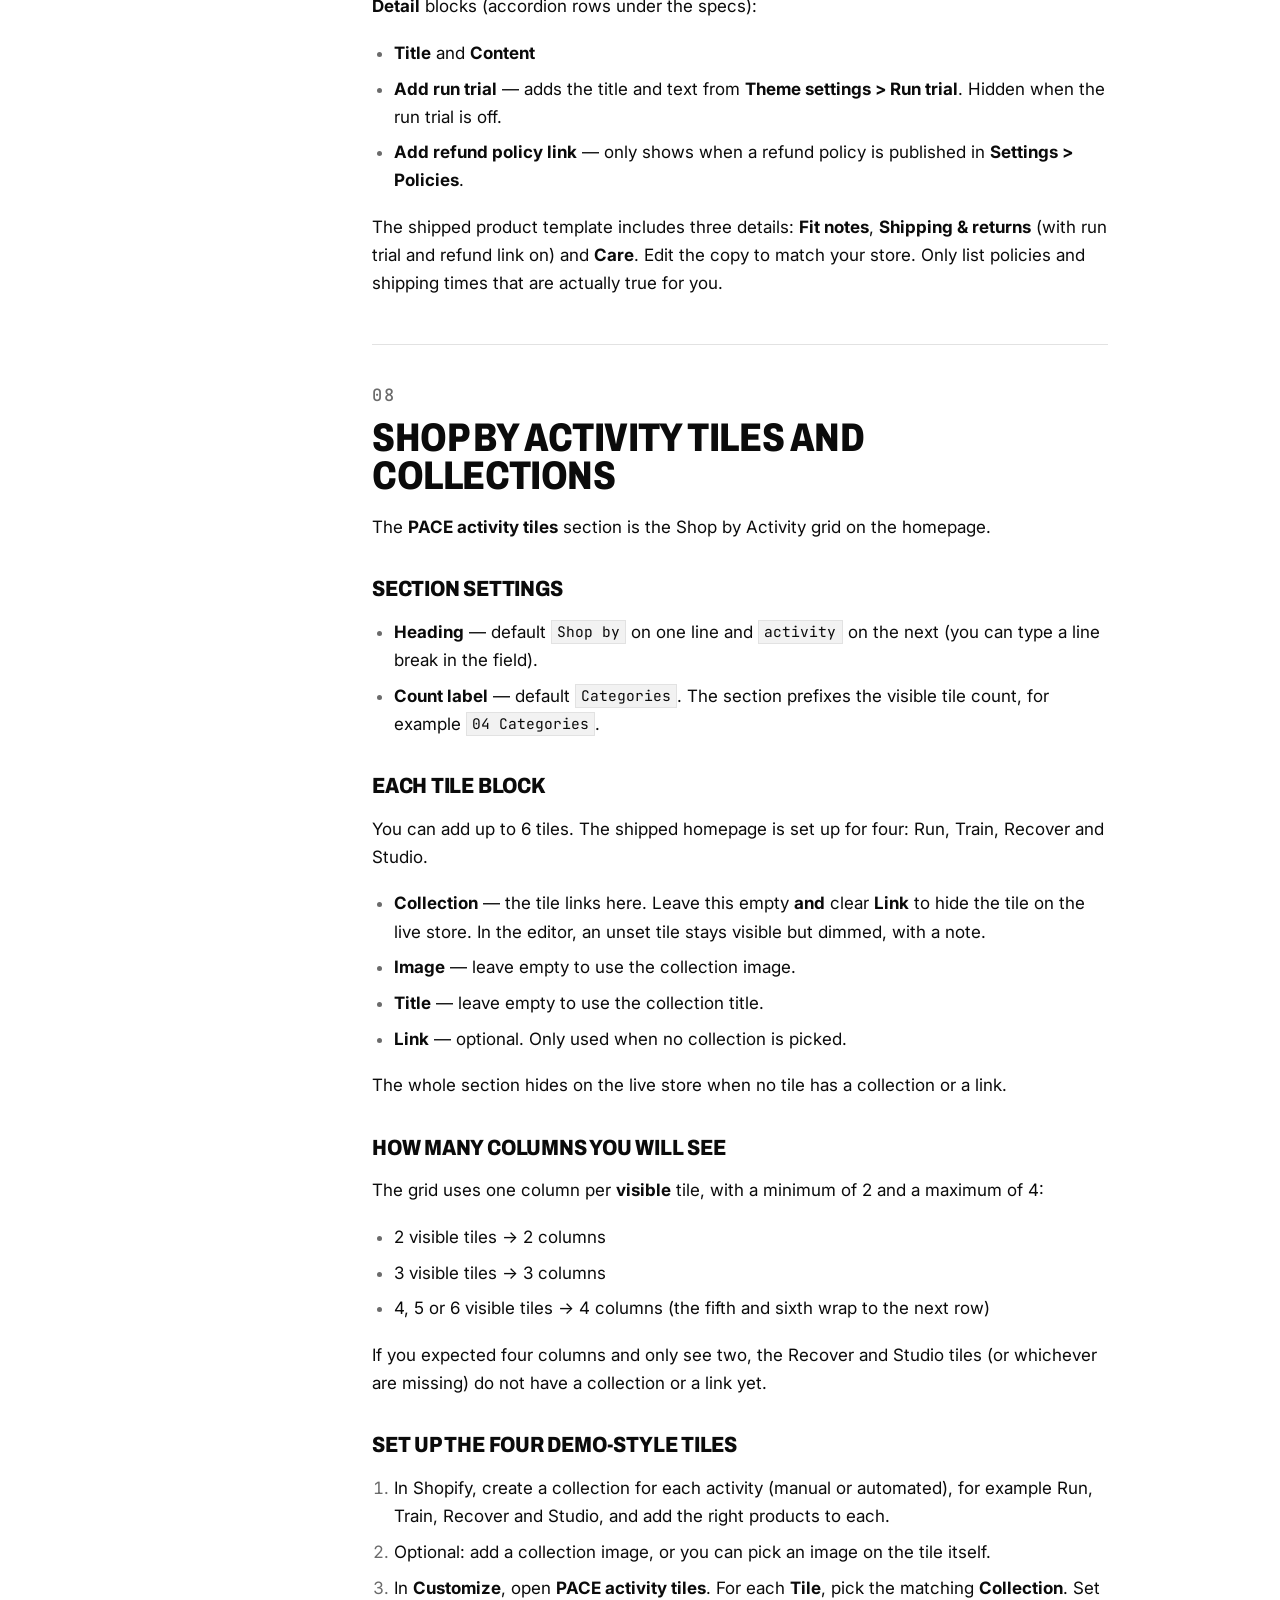
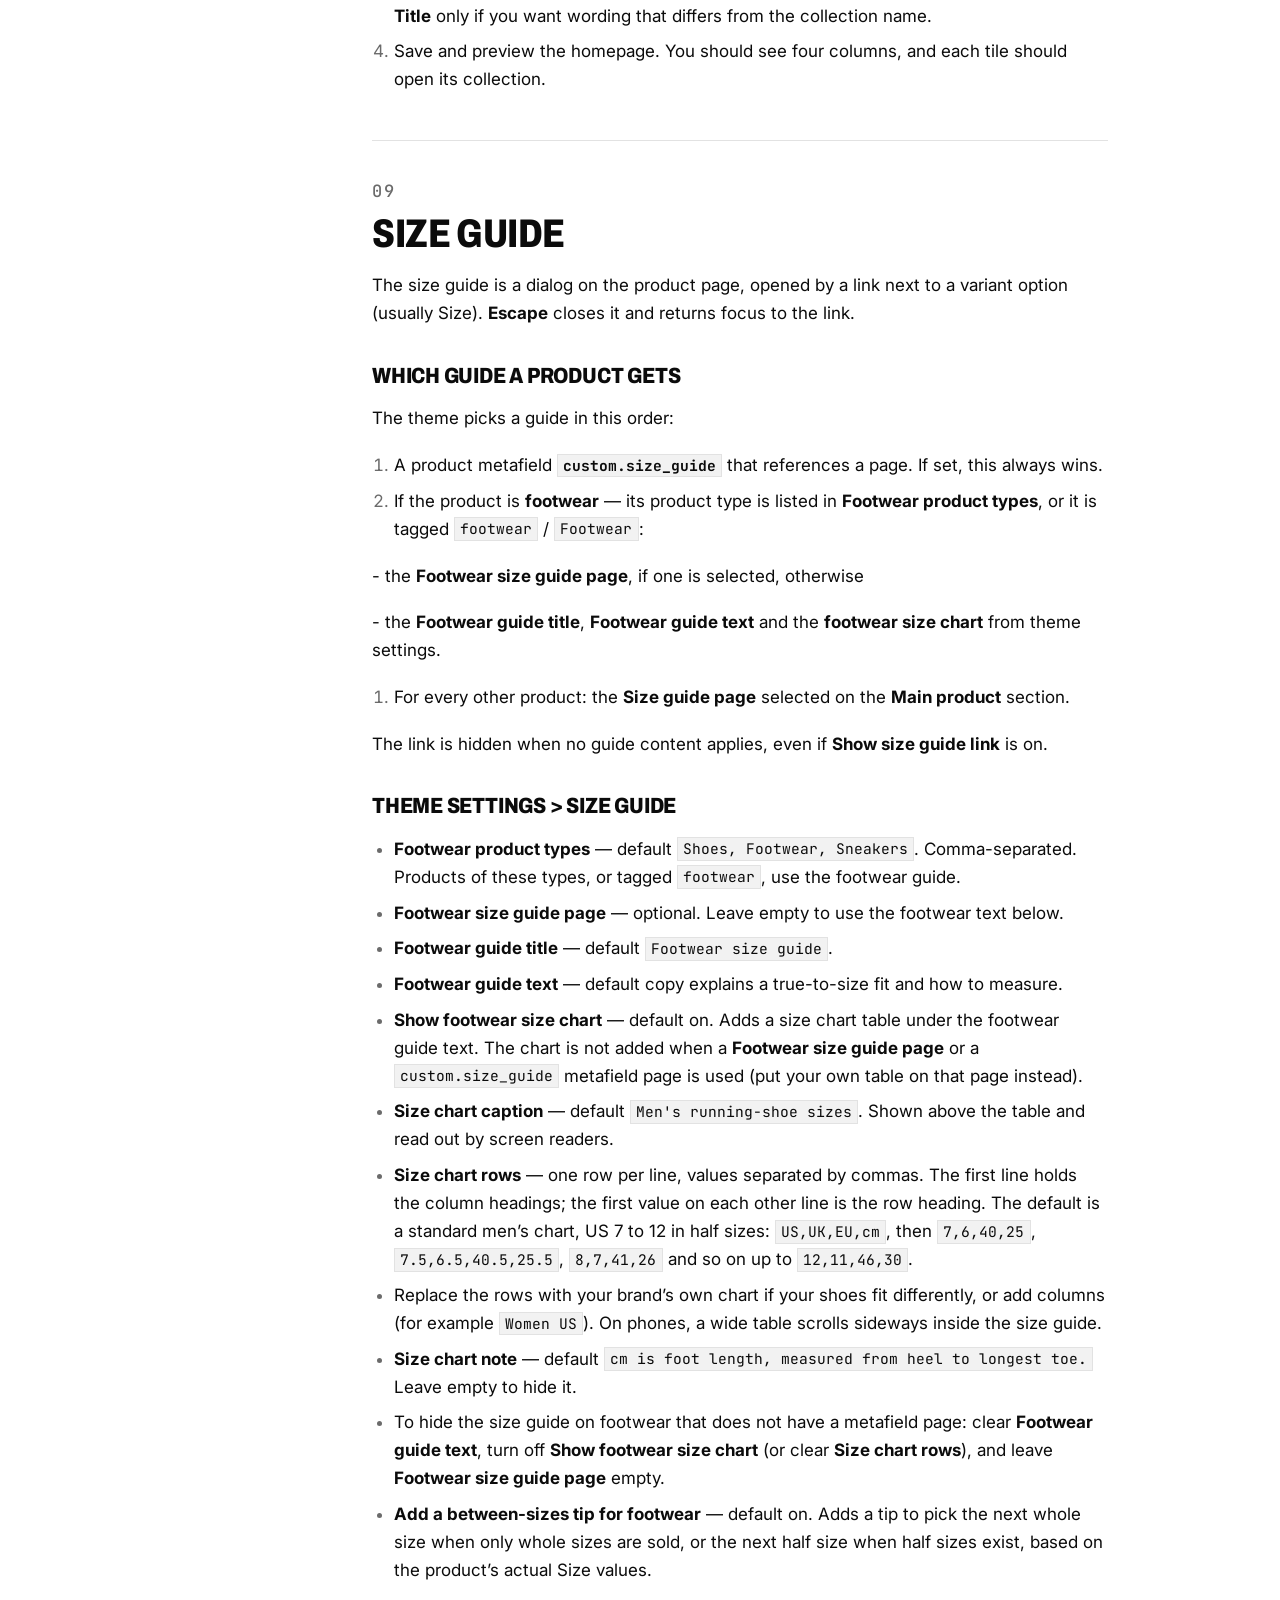
==== commit 5816bf16: "PACE docs 1.0.2 content, theme 1.0.3 Co-authored-by: roldens17 <roldens17@users.noreply.github.com>" ====
--- a/pace-docs.html
+++ b/pace-docs.html
@@ -4,14 +4,14 @@
   <meta charset="UTF-8">
   <meta name="viewport" content="width=device-width, initial-scale=1">
   <title>PACE Theme Docs — KlickSpark Studio</title>
-  <meta name="description" content="Buyer guide for the PACE 1.0.1 Shopify theme: install, presets, mega menu, spec tags, size guide, drop countdown and the popup cart.">
+  <meta name="description" content="Buyer guide for the PACE 1.0.3 Shopify theme: install, presets, mega menu, spec tags, size guide, drop countdown and the popup cart.">
   <link rel="canonical" href="https://klicksparkmedia.com/pace-docs.html">
   <meta name="theme-color" content="#000000">
 
   <meta property="og:type" content="article">
   <meta property="og:site_name" content="KlickSpark Studio">
   <meta property="og:title" content="PACE Theme Docs — KlickSpark Studio">
-  <meta property="og:description" content="Buyer guide for the PACE 1.0.1 Shopify theme: install, presets, mega menu, spec tags and the popup cart.">
+  <meta property="og:description" content="Buyer guide for the PACE 1.0.3 Shopify theme: install, presets, mega menu, spec tags and the popup cart.">
   <meta property="og:url" content="https://klicksparkmedia.com/pace-docs.html">
   <meta name="twitter:card" content="summary">
 
@@ -247,11 +247,11 @@
     <section class="docs-hero on-dark" aria-labelledby="docs-title">
       <div class="wrap">
         <p class="docs-hero__crumbs label"><a href="index.html#themes">Themes</a> / <a href="pace.html">PACE</a></p>
-        <p class="docs-hero__kicker label">PACE 1.0.1 buyer guide</p>
+        <p class="docs-hero__kicker label">PACE 1.0.3 buyer guide</p>
         <h1 id="docs-title" class="display h-md">PACE Theme Docs</h1>
-        <p class="lead">A Shopify Online Store 2.0 theme for run, training and athleisure brands. This guide matches the settings you will see in the PACE 1.0.1 theme editor.</p>
+        <p class="lead">A Shopify Online Store 2.0 theme for run, training and athleisure brands. This guide matches the settings you will see in the PACE 1.0.3 theme editor.</p>
         <ul class="docs-hero__meta label">
-          <li>Version 1.0.1</li>
+          <li>Version 1.0.3</li>
           <li>Author KlickSpark</li>
           <li>Support <a href="mailto:klicksparkstudio@gmail.com">klicksparkstudio@gmail.com</a></li>
         </ul>
@@ -336,10 +336,11 @@
 <p>See <a href="#10-drop-countdown">section 10</a>.</p>
 <h3 id="pace-club">PACE club</h3>
 <p>A large image plus two small images, with a short invitation.</p>
-<ul><li><strong>Large image</strong>, <strong>Small image 1</strong>, <strong>Small image 2</strong></li><li><strong>Eyebrow</strong> — default <code>The PACE club</code>.</li><li><strong>Heading</strong> — default uses two line breaks: <code>Run with us.</code> / <code>Every Saturday,</code> / <code>7 AM.</code></li><li><strong>Link label</strong> — default <code>Find a run club</code>.</li><li><strong>Link</strong></li></ul>
+<ul><li><strong>Large image</strong>, <strong>Small image 1</strong>, <strong>Small image 2</strong></li><li><strong>Eyebrow</strong> — default <code>The PACE club</code>.</li><li><strong>Heading</strong> — default uses two line breaks: <code>Run with us.</code> / <code>Every Saturday,</code> / <code>7 AM.</code></li><li><strong>Link label</strong> — default <code>Find a run club</code>.</li><li><strong>Link</strong> — the shipped homepage points to <code>/pages/run-club</code>. Create a page under <strong>Online Store &gt; Pages</strong> with the title <code>Run club</code> (Shopify gives it the handle <code>run-club</code>), for example with your meeting point, start times, pace groups and what to bring. Or pick any other page, or clear <strong>Link label</strong> to hide the button. Until that page exists, the button opens your store’s 404 page.</li></ul>
 <h3 id="pace-perks">PACE perks</h3>
 <p>Up to 4 <strong>Perk</strong> blocks.</p>
 <ul><li><strong>Title</strong> and <strong>Text</strong></li><li><strong>Use run trial from Theme settings</strong> — shows the title and text from <strong>Theme settings &gt; Run trial</strong>, and hides this perk when the run trial is off.</li></ul>
+<p>The shipped perks are <code>30-day run trial</code>, <code>Free shipping</code>, <code>Size guide</code> (<code>Size guide and fit notes next to the size selector.</code>) and <code>Back-in-stock signup</code> (<code>Sold out in your size? Leave your email and we will let you know when it is back.</code>). Edit them to match what your store really offers. The back-in-stock signup saves the shopper in <strong>Customers</strong>; it does not send an email by itself (see <a href="#12-product-page">section 12</a>).</p>
 <h3 id="pace-wordmark">PACE wordmark</h3>
 <ul><li><strong>Wordmark</strong> — default <code>PACE</code>.</li></ul>
 </section><section class="docs-section" aria-labelledby="6-mega-menu"><p class="docs-kicker label">06</p><h2 id="6-mega-menu">Mega menu</h2>
@@ -406,15 +407,15 @@
 <p>The theme picks a guide in this order:</p>
 <ol><li>A product metafield <strong><code>custom.size_guide</code></strong> that references a page. If set, this always wins.</li><li>If the product is <strong>footwear</strong> — its product type is listed in <strong>Footwear product types</strong>, or it is tagged <code>footwear</code> / <code>Footwear</code>:</li></ol>
 <p>- the <strong>Footwear size guide page</strong>, if one is selected, otherwise</p>
-<p>- the <strong>Footwear guide title</strong> and <strong>Footwear guide text</strong> from theme settings.</p>
+<p>- the <strong>Footwear guide title</strong>, <strong>Footwear guide text</strong> and the <strong>footwear size chart</strong> from theme settings.</p>
 <ol><li>For every other product: the <strong>Size guide page</strong> selected on the <strong>Main product</strong> section.</li></ol>
 <p>The link is hidden when no guide content applies, even if <strong>Show size guide link</strong> is on.</p>
 <h3 id="theme-settings-size-guide">Theme settings &gt; Size guide</h3>
-<ul><li><strong>Footwear product types</strong> — default <code>Shoes, Footwear, Sneakers</code>. Comma-separated. Products of these types, or tagged <code>footwear</code>, use the footwear guide.</li><li><strong>Footwear size guide page</strong> — optional. Leave empty to use the footwear text below.</li><li><strong>Footwear guide title</strong> — default <code>Footwear size guide</code>.</li><li><strong>Footwear guide text</strong> — default copy explains a true-to-size fit and how to measure. Clear this (and leave the footwear page empty) to hide the size guide on footwear that do not have a metafield page.</li><li><strong>Add a between-sizes tip for footwear</strong> — default on. Adds a tip to pick the next whole size when only whole sizes are sold, or the next half size when half sizes exist, based on the product’s actual Size values.</li></ul>
+<ul><li><strong>Footwear product types</strong> — default <code>Shoes, Footwear, Sneakers</code>. Comma-separated. Products of these types, or tagged <code>footwear</code>, use the footwear guide.</li><li><strong>Footwear size guide page</strong> — optional. Leave empty to use the footwear text below.</li><li><strong>Footwear guide title</strong> — default <code>Footwear size guide</code>.</li><li><strong>Footwear guide text</strong> — default copy explains a true-to-size fit and how to measure.</li><li><strong>Show footwear size chart</strong> — default on. Adds a size chart table under the footwear guide text. The chart is not added when a <strong>Footwear size guide page</strong> or a <code>custom.size_guide</code> metafield page is used (put your own table on that page instead).</li><li><strong>Size chart caption</strong> — default <code>Men&#x27;s running-shoe sizes</code>. Shown above the table and read out by screen readers.</li><li><strong>Size chart rows</strong> — one row per line, values separated by commas. The first line holds the column headings; the first value on each other line is the row heading. The default is a standard men’s chart, US 7 to 12 in half sizes: <code>US,UK,EU,cm</code>, then <code>7,6,40,25</code>, <code>7.5,6.5,40.5,25.5</code>, <code>8,7,41,26</code> and so on up to <code>12,11,46,30</code>.</li><li>Replace the rows with your brand’s own chart if your shoes fit differently, or add columns (for example <code>Women US</code>). On phones, a wide table scrolls sideways inside the size guide.</li><li><strong>Size chart note</strong> — default <code>cm is foot length, measured from heel to longest toe.</code> Leave empty to hide it.</li><li>To hide the size guide on footwear that does not have a metafield page: clear <strong>Footwear guide text</strong>, turn off <strong>Show footwear size chart</strong> (or clear <strong>Size chart rows</strong>), and leave <strong>Footwear size guide page</strong> empty.</li><li><strong>Add a between-sizes tip for footwear</strong> — default on. Adds a tip to pick the next whole size when only whole sizes are sold, or the next half size when half sizes exist, based on the product’s actual Size values.</li></ul>
 <h3 id="main-product-section-product-page">Main product section (product page)</h3>
 <p>Under the <strong>Size guide</strong> header:</p>
 <ul><li><strong>Show size guide link</strong> — default on.</li><li><strong>Size guide page</strong> — create a page under <strong>Online Store &gt; Pages</strong> with your apparel size chart, then pick it here. This is the guide for non-footwear products. The shipped theme looks for a page with the handle <code>size-guide</code>; if that page does not exist in your store, select your own page.</li><li><strong>Show the link next to the option named</strong> — default <code>Size</code>. The link appears beside the option whose name matches this text.</li></ul>
-<p>Only list fit advice that is true for your products. The default footwear text is a starting point, not a claim about your inventory.</p>
+<p>Only list fit advice that is true for your products. The default footwear text and size chart are a starting point, not a claim about your inventory.</p>
 </section><section class="docs-section" aria-labelledby="10-drop-countdown"><p class="docs-kicker label">10</p><h2 id="10-drop-countdown">Drop countdown</h2>
 <p>The homepage uses the <strong>PACE drop</strong> section.</p>
 <h3 id="launch-time">Launch time</h3>
@@ -423,6 +424,9 @@
 <p>The launch line is built from the date, time and label you entered. It does not convert time zones for the shopper’s location.</p>
 <h3 id="before-and-after-launch">Before and after launch</h3>
 <ul><li><strong>Eyebrow</strong>, <strong>Heading line 1</strong>, <strong>Heading line 2</strong></li><li><strong>Background image</strong> — optional. Without an image, the section uses the button colour.</li><li><strong>Image overlay</strong> — 0–90%, default 55%.</li><li><strong>After launch</strong> — <strong>Show live message</strong> (default) or <strong>Hide this section</strong>.</li><li><strong>Live message</strong> — default <code>Live now</code>.</li><li><strong>Live button label</strong> — default <code>Shop the drop</code>.</li><li><strong>Live button link</strong> — the button only shows when a link is set.</li><li><strong>Link anchor</strong> — default <code>drop</code>. Link to this section with <code>/#drop</code> (the demo header featured link uses this).</li><li><strong>Show email signup</strong> — default on. This is Shopify’s customer/newsletter form, not a third-party app.</li><li><strong>Email placeholder</strong>, <strong>Button label</strong>, <strong>Success message</strong></li></ul>
+<h3 id="texts-that-do-not-change-after-the-drop">Texts that do not change after the drop</h3>
+<p>The countdown and the early-access signup switch off by themselves at launch. The texts below do <strong>not</strong>. They keep saying Session 04 / Dec 12 until you edit them, so update or clear them after the drop (or when you set up your own launch):</p>
+<div class="docs-table-wrap" tabindex="0"><table><thead><tr><th>Text in the demo</th><th>What it is</th><th>Where to edit it</th></tr></thead><tbody><tr><td><code>SESSION 04 · DEC 12</code> (header, under the logo bar)</td><td>Header kicker</td><td><strong>Online Store &gt; Themes &gt; Customize &gt; Header</strong> (header group) <strong>&gt; Secondary header text</strong>. Clear it to hide it.</td></tr><tr><td><code>See Session 04</code> → <code>/#drop</code> (header and mobile menu)</td><td>Featured link</td><td>Same <strong>Header</strong> section: <strong>Featured link label</strong> and <strong>Featured link</strong>. The link hides when either is empty.</td></tr><tr><td><code>Session 04 / Winter run</code> (top of the homepage hero)</td><td>Hero eyebrow</td><td><strong>Customize &gt; Home page &gt; PACE hero &gt; Eyebrow</strong>.</td></tr><tr><td><code>Session 04</code> (header menu, mobile menu and the footer Shop column)</td><td>Menu item in your main menu</td><td><strong>Online Store &gt; Navigation &gt; Main menu</strong>: rename, re-link or delete the <code>Session 04</code> item. The footer Shop column uses the same menu, so one edit fixes both. This is store navigation, not a theme setting.</td></tr></tbody></table></div><p>Optional: the <strong>PACE drop</strong> section’s <strong>Heading line 1</strong> / <strong>Heading line 2</strong> (<code>Session 04:</code> / <code>Night miles</code>) stay as they are when the section shows the live message. Change them for your next drop, or set <strong>After launch</strong> to <strong>Hide this section</strong>.</p>
 <h3 id="another-countdown-section">Another countdown section</h3>
 <p>The theme also includes a section named <strong>Drop countdown</strong> (an older layout, with a time-zone dropdown and separate before/after button labels). The homepage uses <strong>PACE drop</strong>. You can add <strong>Drop countdown</strong> to other pages if you prefer that layout. Do not put both on the same page unless you mean to show two timers.</p>
 </section><section class="docs-section" aria-labelledby="11-popup-cart-quick-view-and-search"><p class="docs-kicker label">11</p><h2 id="11-popup-cart-quick-view-and-search">Popup cart, Quick View and search</h2>
@@ -444,6 +448,7 @@
 <p>Blocks you can add on <strong>Main product</strong>:</p>
 <ul><li>App blocks</li><li><strong>Collapsible info tab</strong> — <strong>Heading</strong>, <strong>Content</strong>, <strong>Open by default</strong></li><li><strong>Custom Liquid</strong></li></ul>
 <p>Sold-out variants are still shown and cannot be added to the cart. The back-in-stock form appears when that setting is on.</p>
+<p><strong>New in 1.0.3:</strong> sold-out sizes can now be selected. They stay crossed out, and choosing one shows <strong>Sold out</strong> on the add to cart button and shows the back-in-stock form. Choosing an available size switches back.</p>
 </section><section class="docs-section" aria-labelledby="13-faq-page"><p class="docs-kicker label">13</p><h2 id="13-faq-page">FAQ page</h2>
 <p>PACE includes a product-page-style <strong>FAQ</strong> section and a page template that already has it.</p>
 <p>To publish an FAQ page:</p>
@@ -460,10 +465,11 @@
 <p>Blocks (up to 6):</p>
 <ul><li><strong>Menu column</strong> — <strong>Heading</strong> and <strong>Menu</strong></li><li><strong>Help &amp; policies</strong> — <strong>Heading</strong>, <strong>Text</strong>, optional <strong>Menu</strong>, and <strong>Show store policy links</strong> (lists every policy you have filled in under <strong>Settings &gt; Policies</strong>)</li><li><strong>Newsletter</strong> — <strong>Heading</strong>, <strong>Description</strong>, <strong>Email placeholder</strong>, <strong>Button label</strong></li><li><strong>Social</strong> — <strong>Heading</strong> and <strong>Description</strong>. Icons come from <strong>Theme settings &gt; Social links</strong>. The column is hidden when no social links are set.</li><li><strong>Text</strong> — <strong>Heading</strong> and <strong>Body</strong></li></ul>
 <p>The shipped footer uses four columns: Shop, Help, Stay connected and Newsletter, with payment icons on.</p>
+<p><strong>Add Contact to the Help column.</strong> The Help column’s menu is your store’s <strong>Footer</strong> menu. Go to <strong>Online Store &gt; Navigation &gt; Footer menu &gt; Add menu item</strong>, name it <code>Contact</code>, link it to your Contact page (<code>/pages/contact</code>) and save. Shopify’s policy pages are added after your menu links when <strong>Show store policy links</strong> is on. Do not edit the theme code for this.</p>
 </section><section class="docs-section" aria-labelledby="15-support-updates-and-license"><p class="docs-kicker label">15</p><h2 id="15-support-updates-and-license">Support, updates and license</h2>
 <h3 id="support">Support</h3>
 <p>Questions about the theme: email <strong>klicksparkstudio@gmail.com</strong> or message us on Etsy. We reply within 2 business days.</p>
-<p>Include your Shopify store URL, the PACE version (this is 1.0.1; you can also see it under the theme’s <strong>Theme info</strong> in the editor), and a screenshot or screen recording of the issue.</p>
+<p>Include your Shopify store URL, the PACE version (this is 1.0.3; you can also see it under the theme’s <strong>Theme info</strong> in the editor), and a screenshot or screen recording of the issue.</p>
 <p>Theme features in this guide do not require a paid app. If something needs an app (a real wishlist, a reviews platform), that app’s billing is separate.</p>
 <h3 id="updates">Updates</h3>
 <p>Bug-fix updates for PACE 1.x are free. When a new version ships, the Etsy download file is replaced and you can re-download it from your Purchases page.</p>
@@ -496,10 +502,10 @@
 <p>Some general section files still use older internal file names. In the editor they show the labels above. They are part of PACE and are safe to use.</p>
 <p><strong>Optional metafields</strong> (create these in <strong>Settings &gt; Custom data</strong> only if you need the override):</p>
 <ul><li><code>custom.pace_specs</code> — JSON, on products. Overrides spec and stat tags when it contains bars or stats.</li><li><code>custom.size_guide</code> — page reference, on products. Overrides the automatic size guide.</li></ul>
-<p>© KlickSpark. PACE 1.0.1. One purchase, one store. This guide is included with the theme.</p>
+<p>© KlickSpark. PACE 1.0.3. One purchase, one store. This guide is included with the theme.</p>
 </section>
 
-        <p class="docs-end">© KlickSpark. PACE 1.0.1. One purchase, one store. This guide is included with the theme.</p>
+        <p class="docs-end">© KlickSpark. PACE 1.0.3. One purchase, one store. This guide is included with the theme.</p>
       </article>
     </div>
   </main>
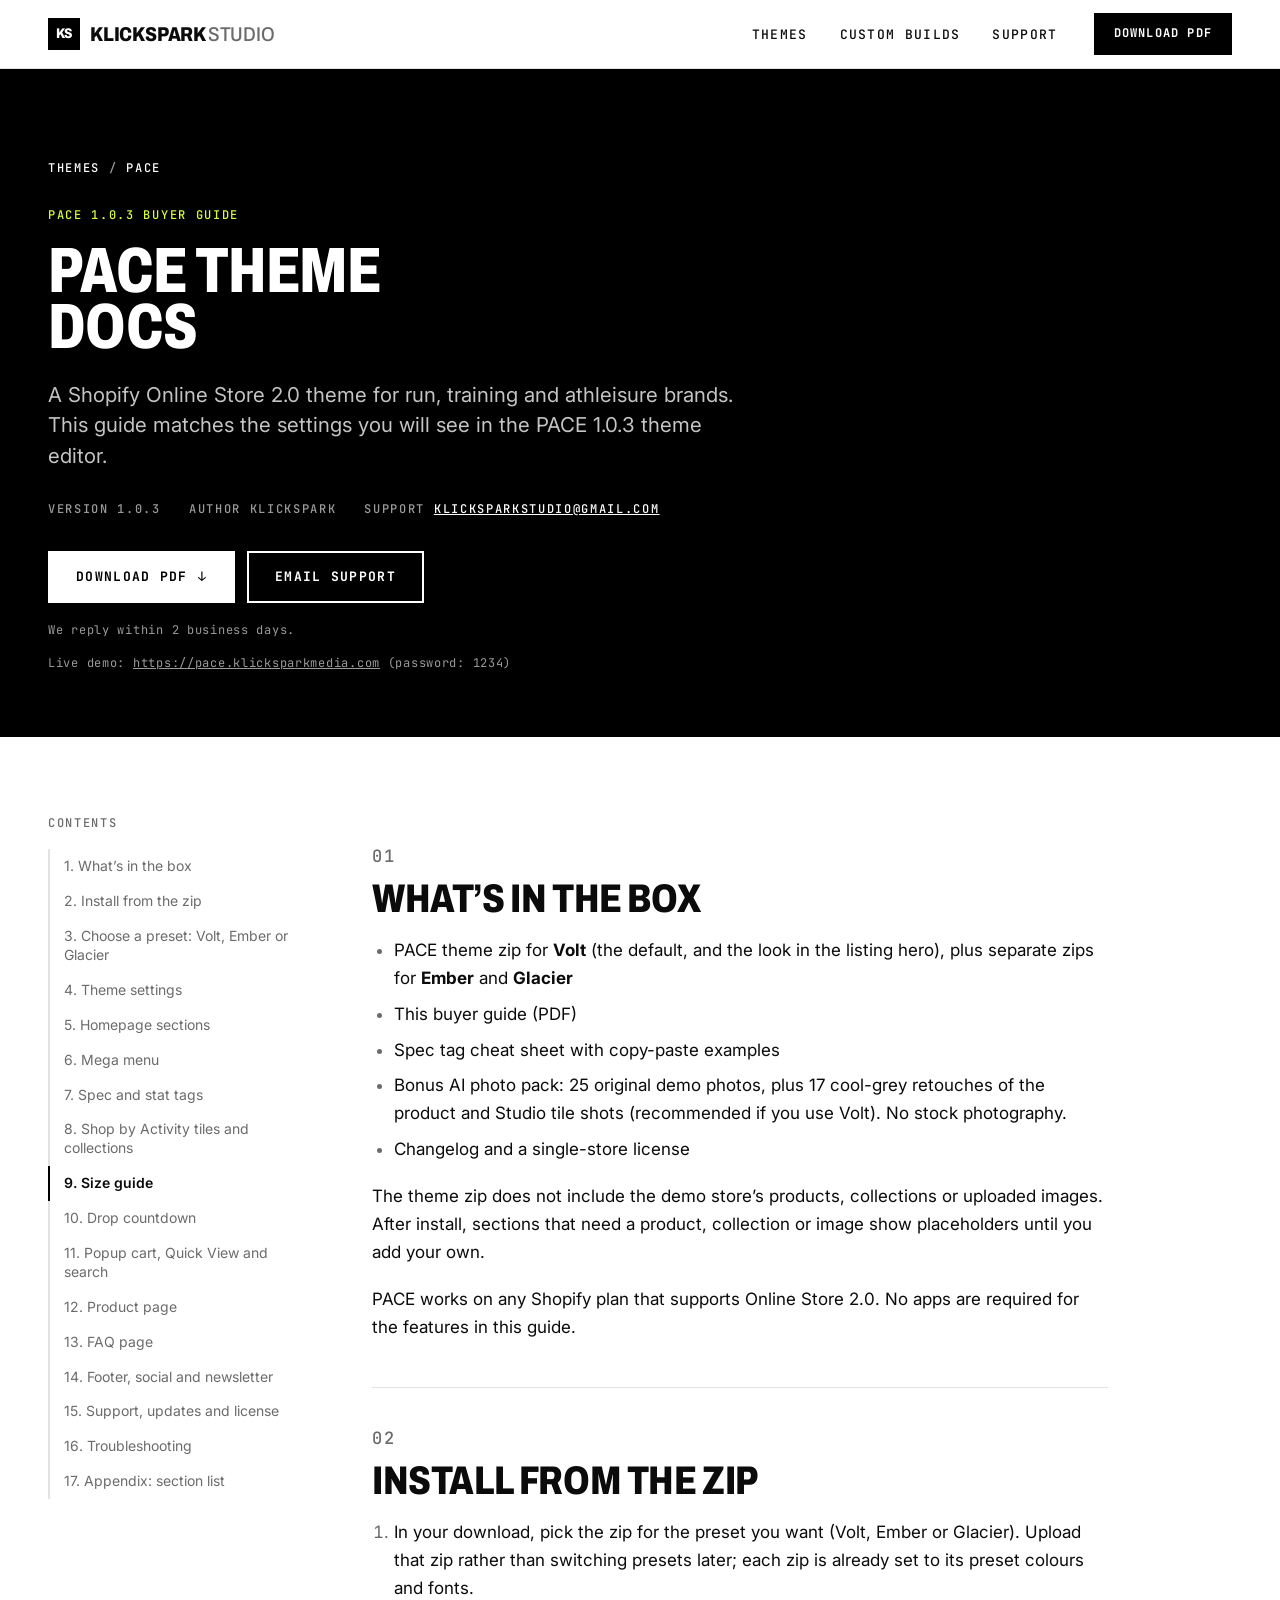
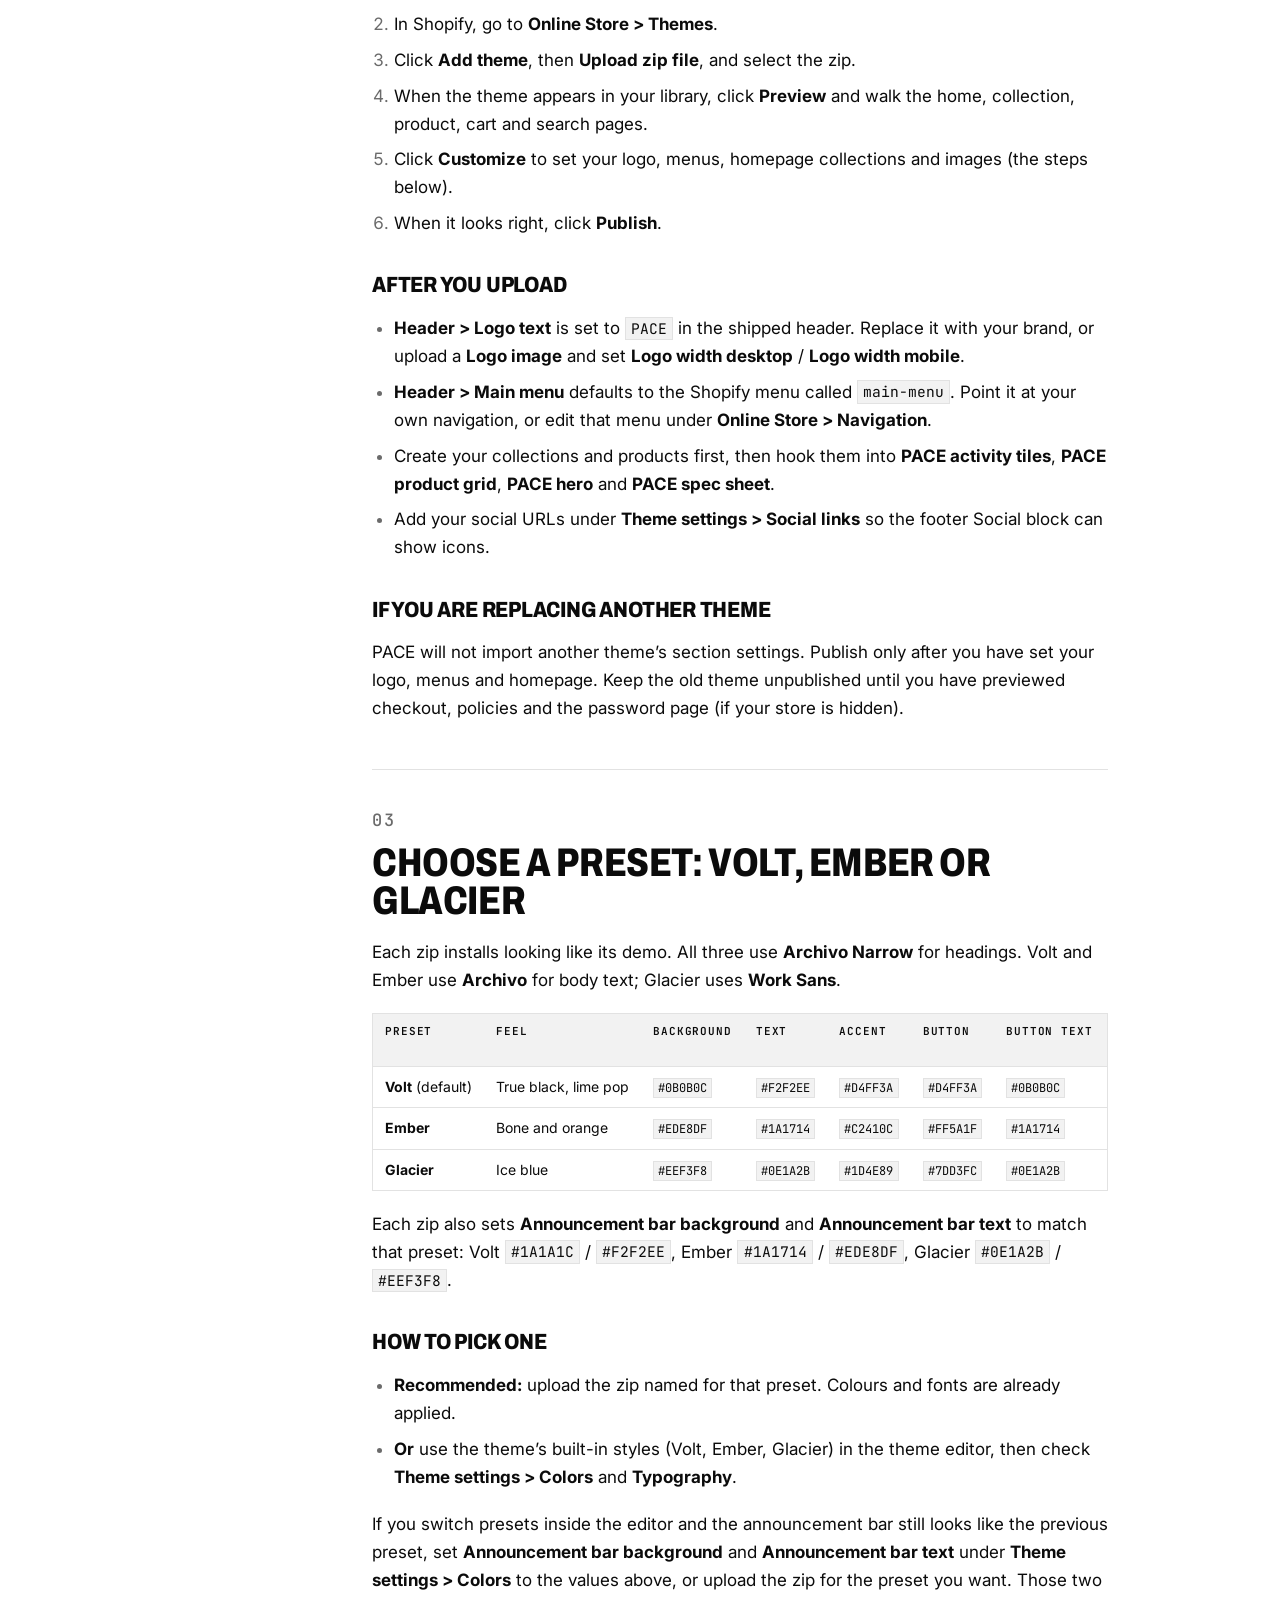
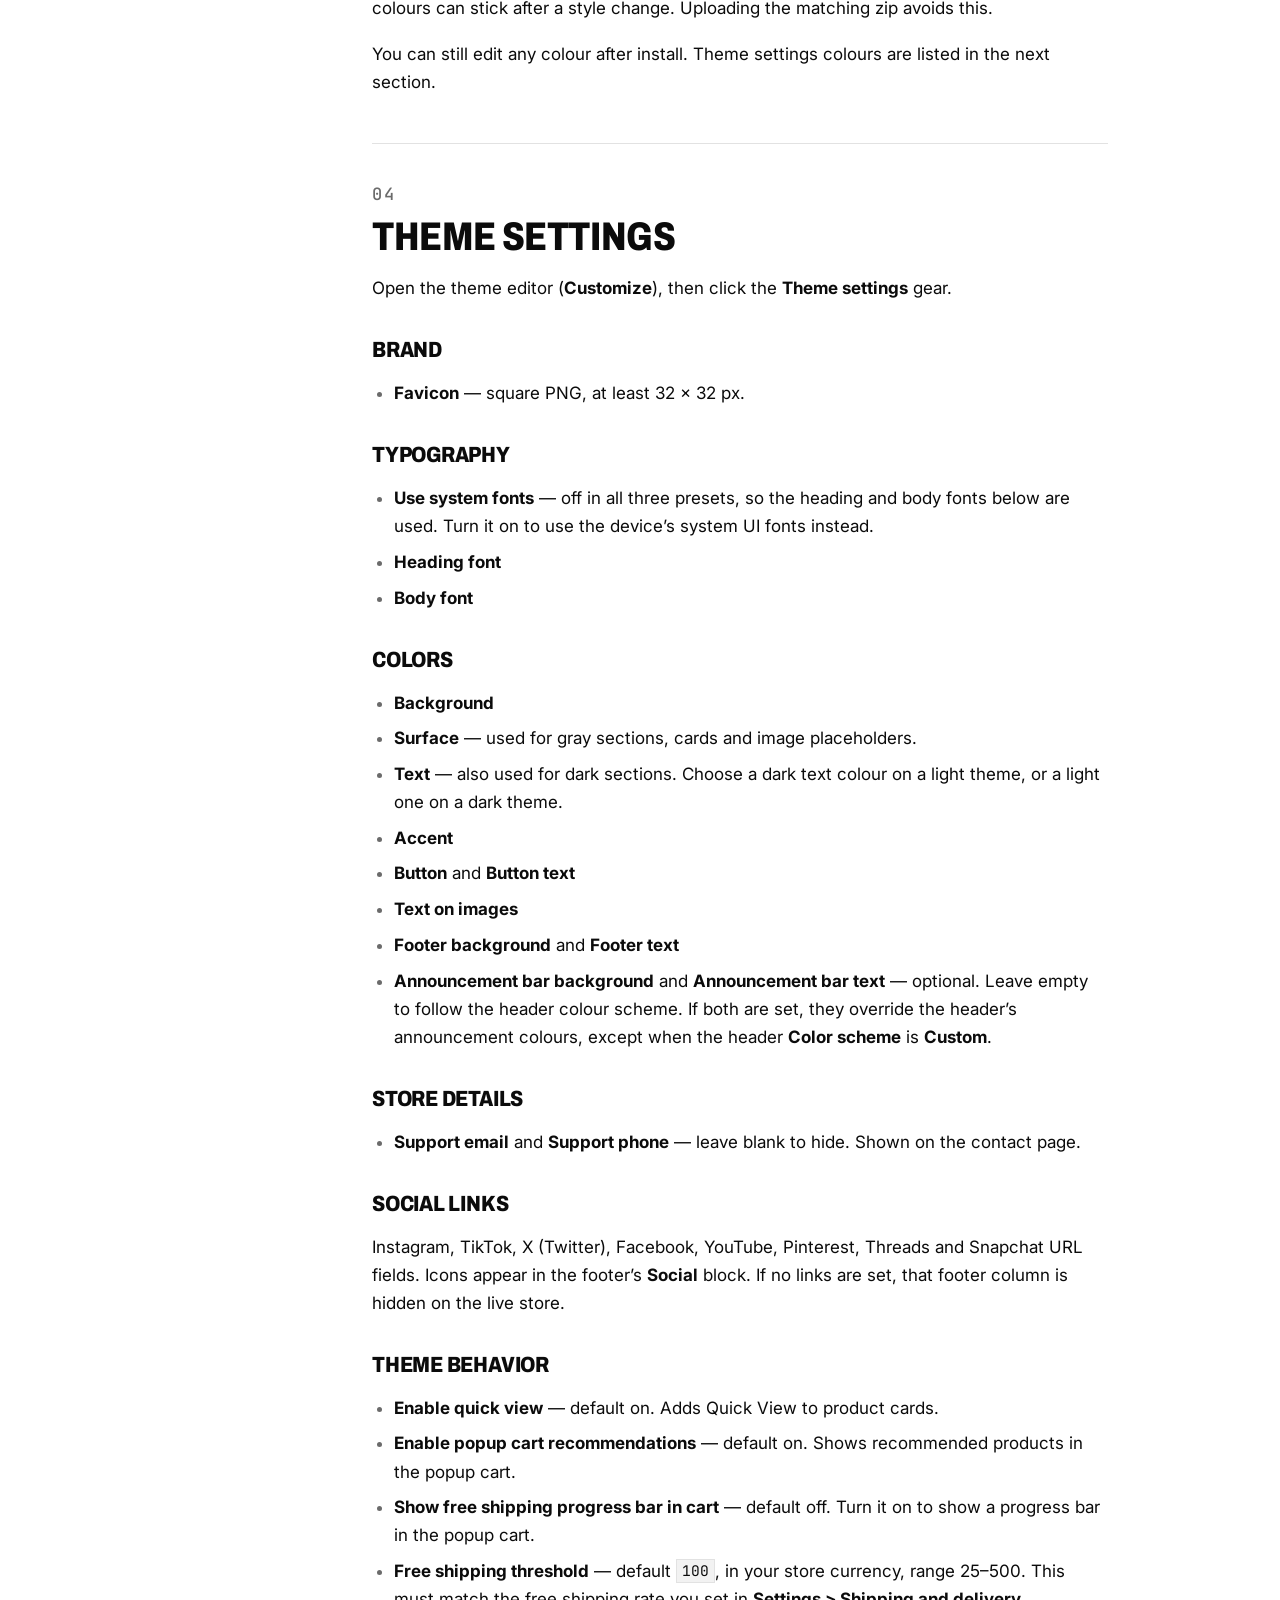
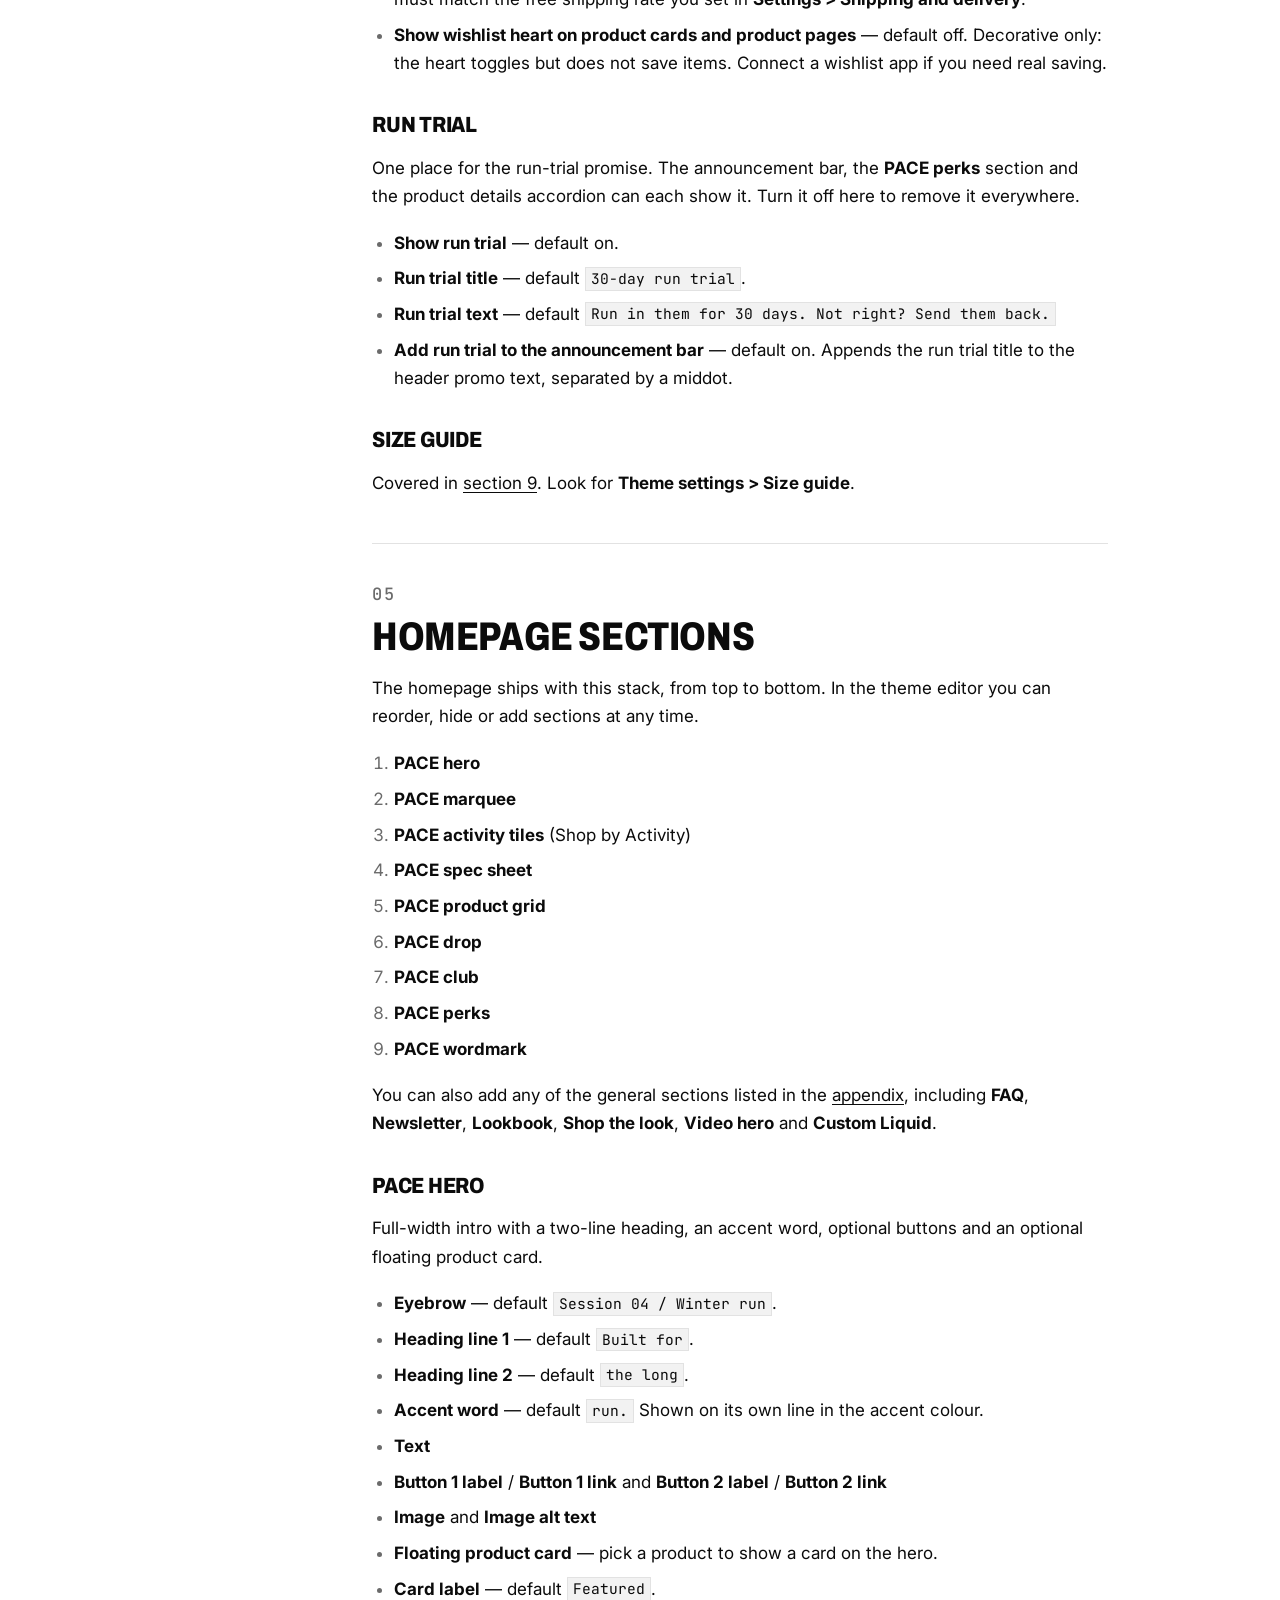
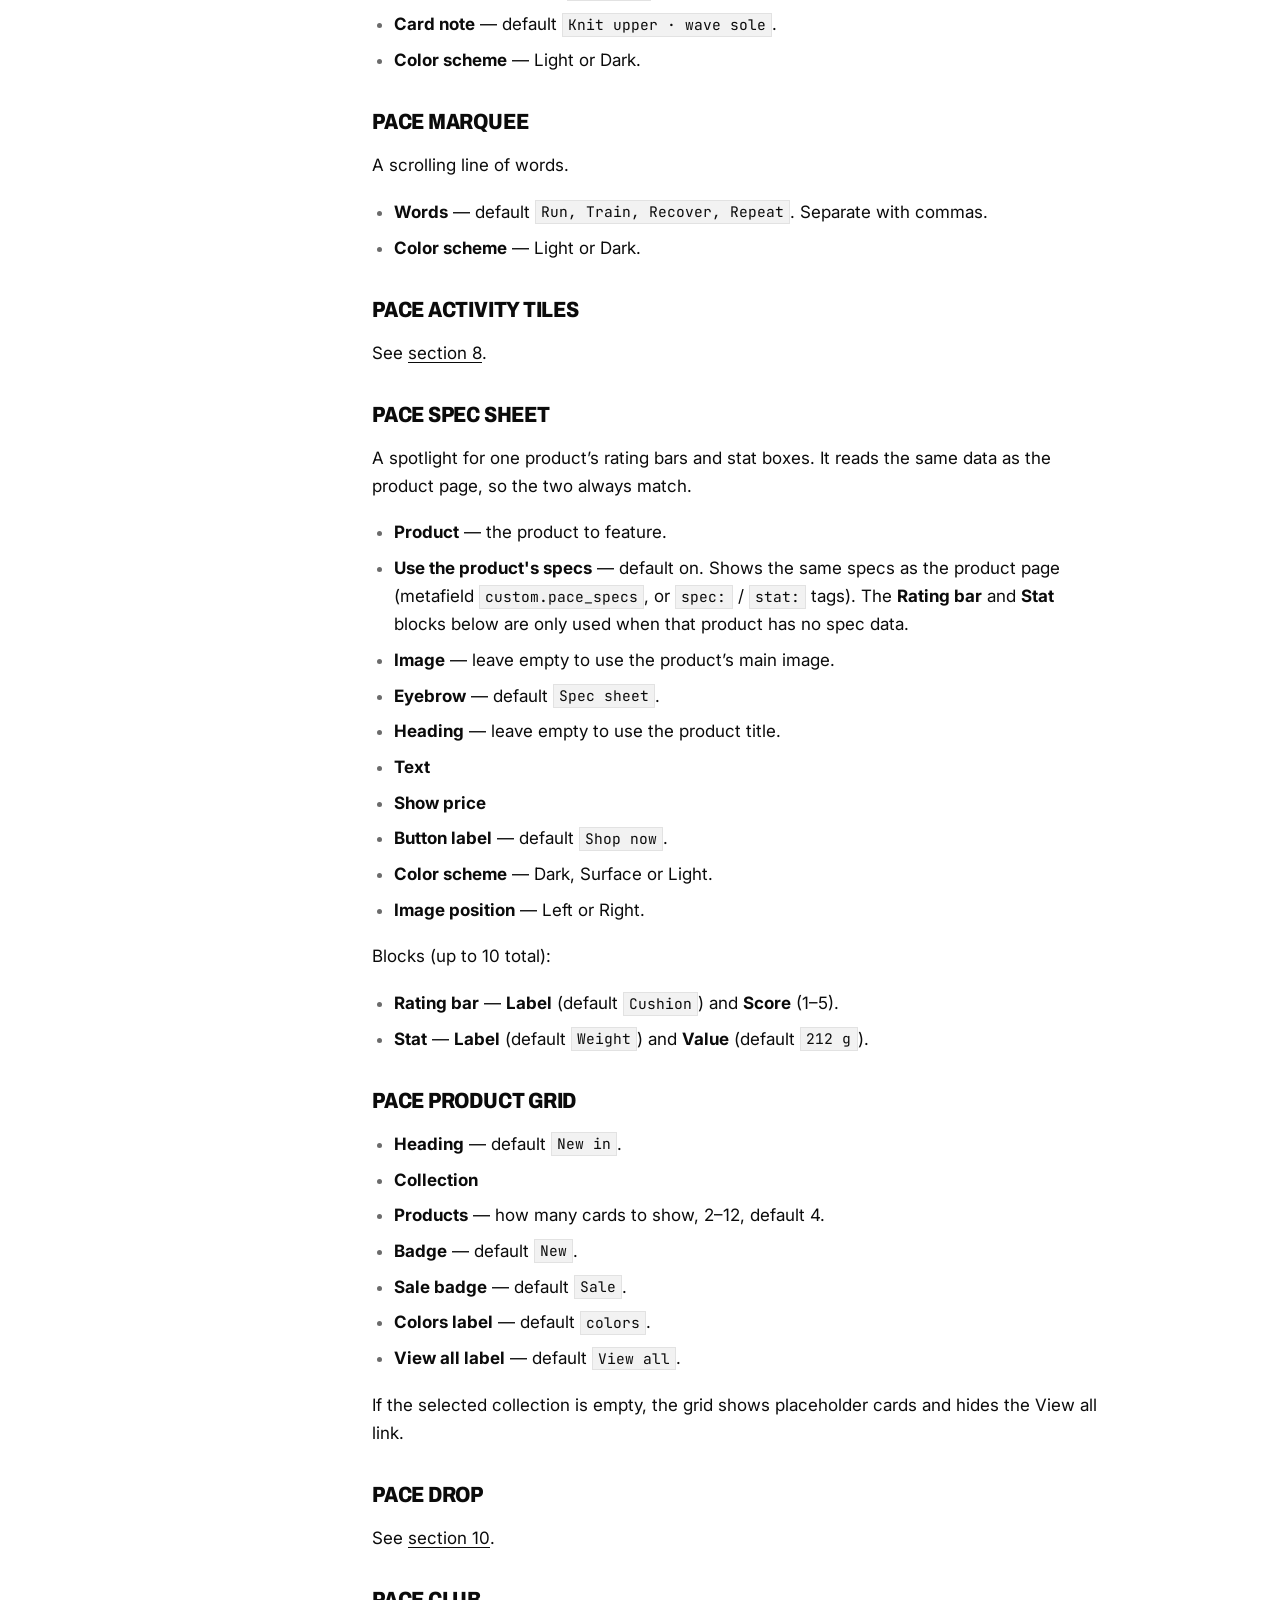
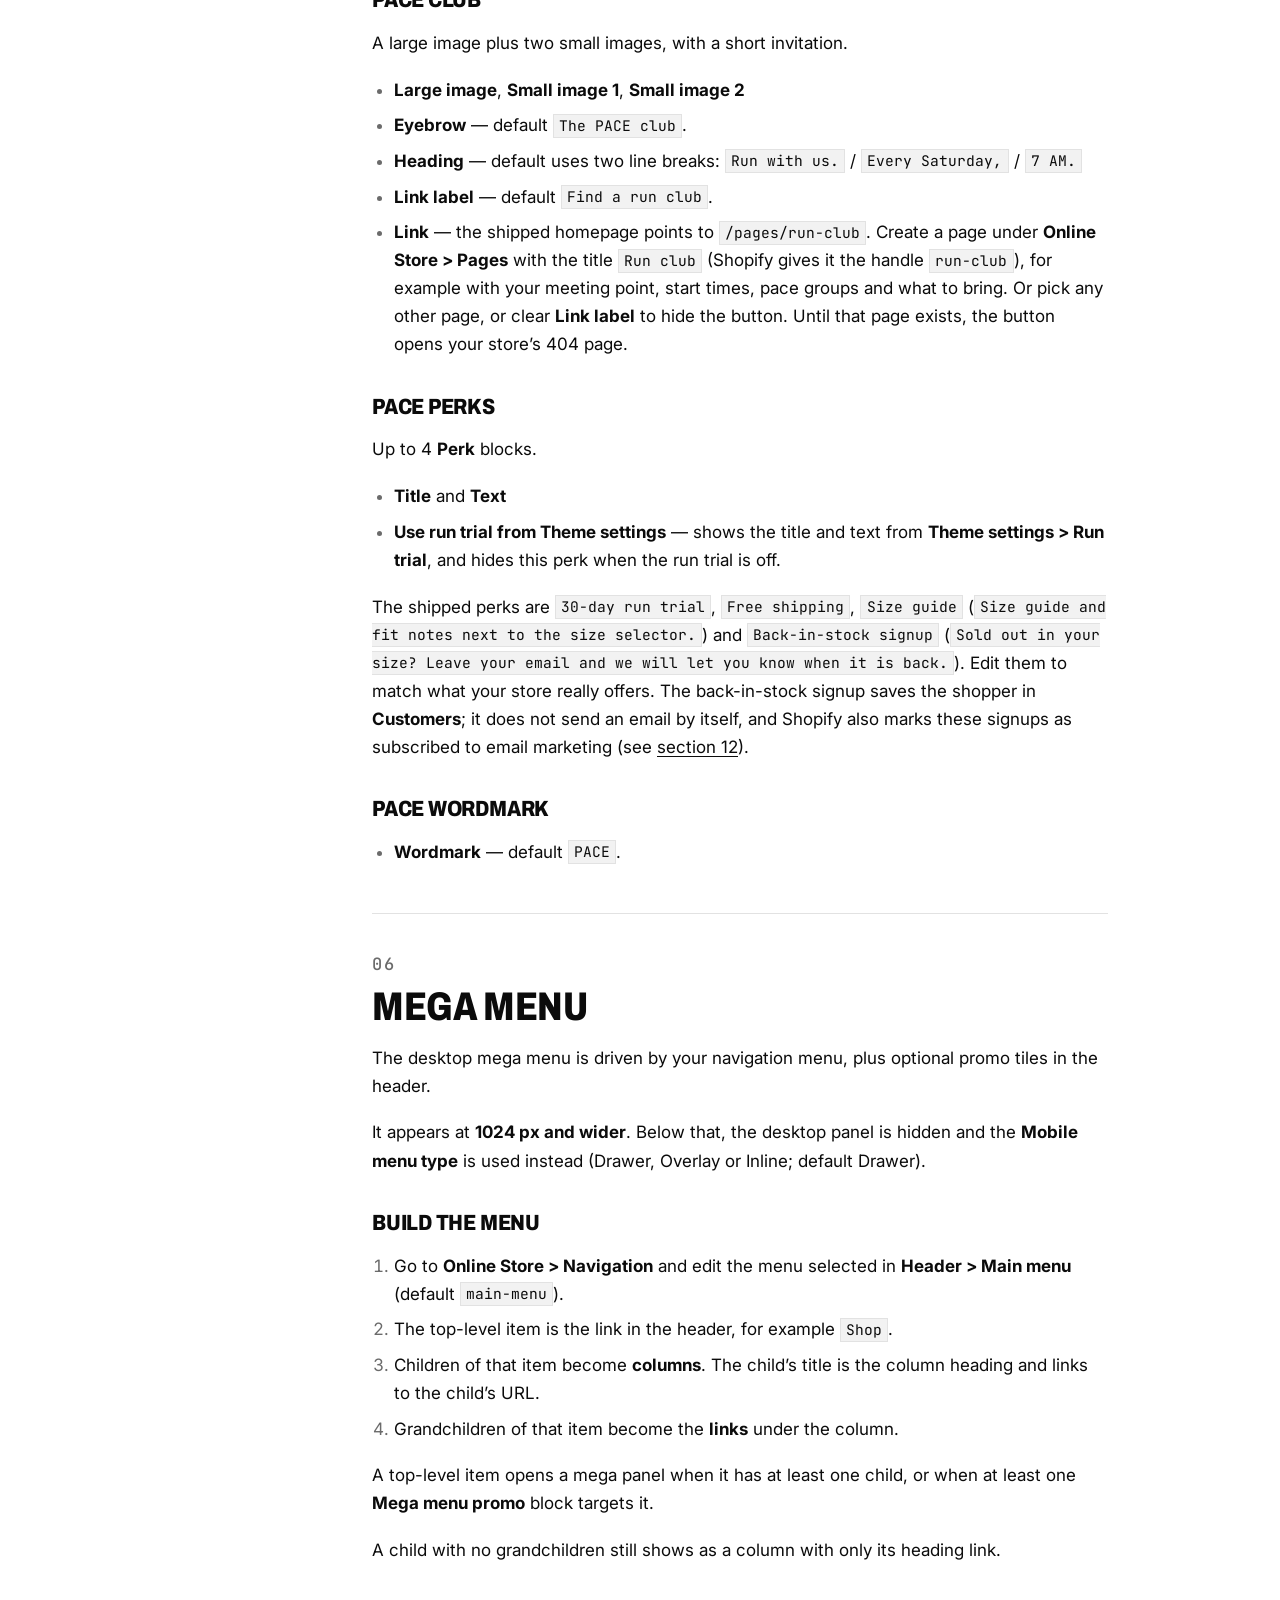
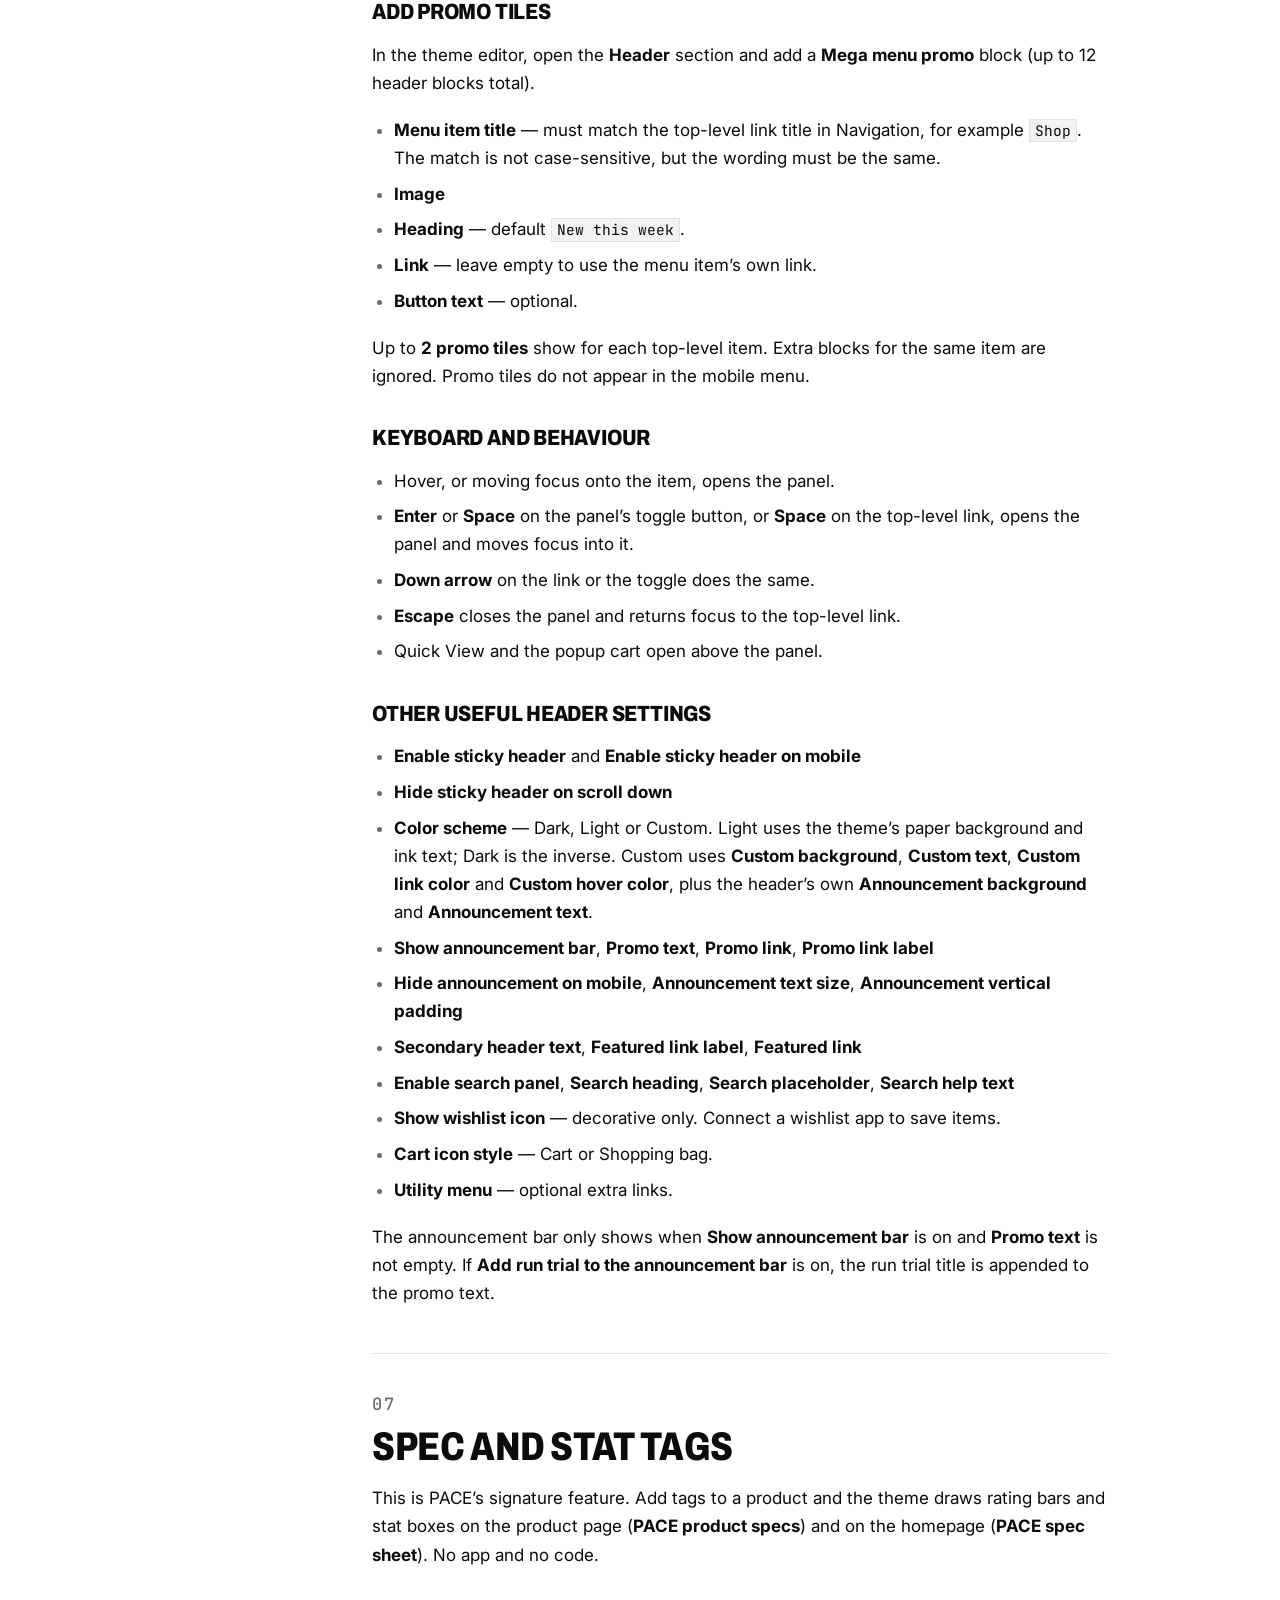
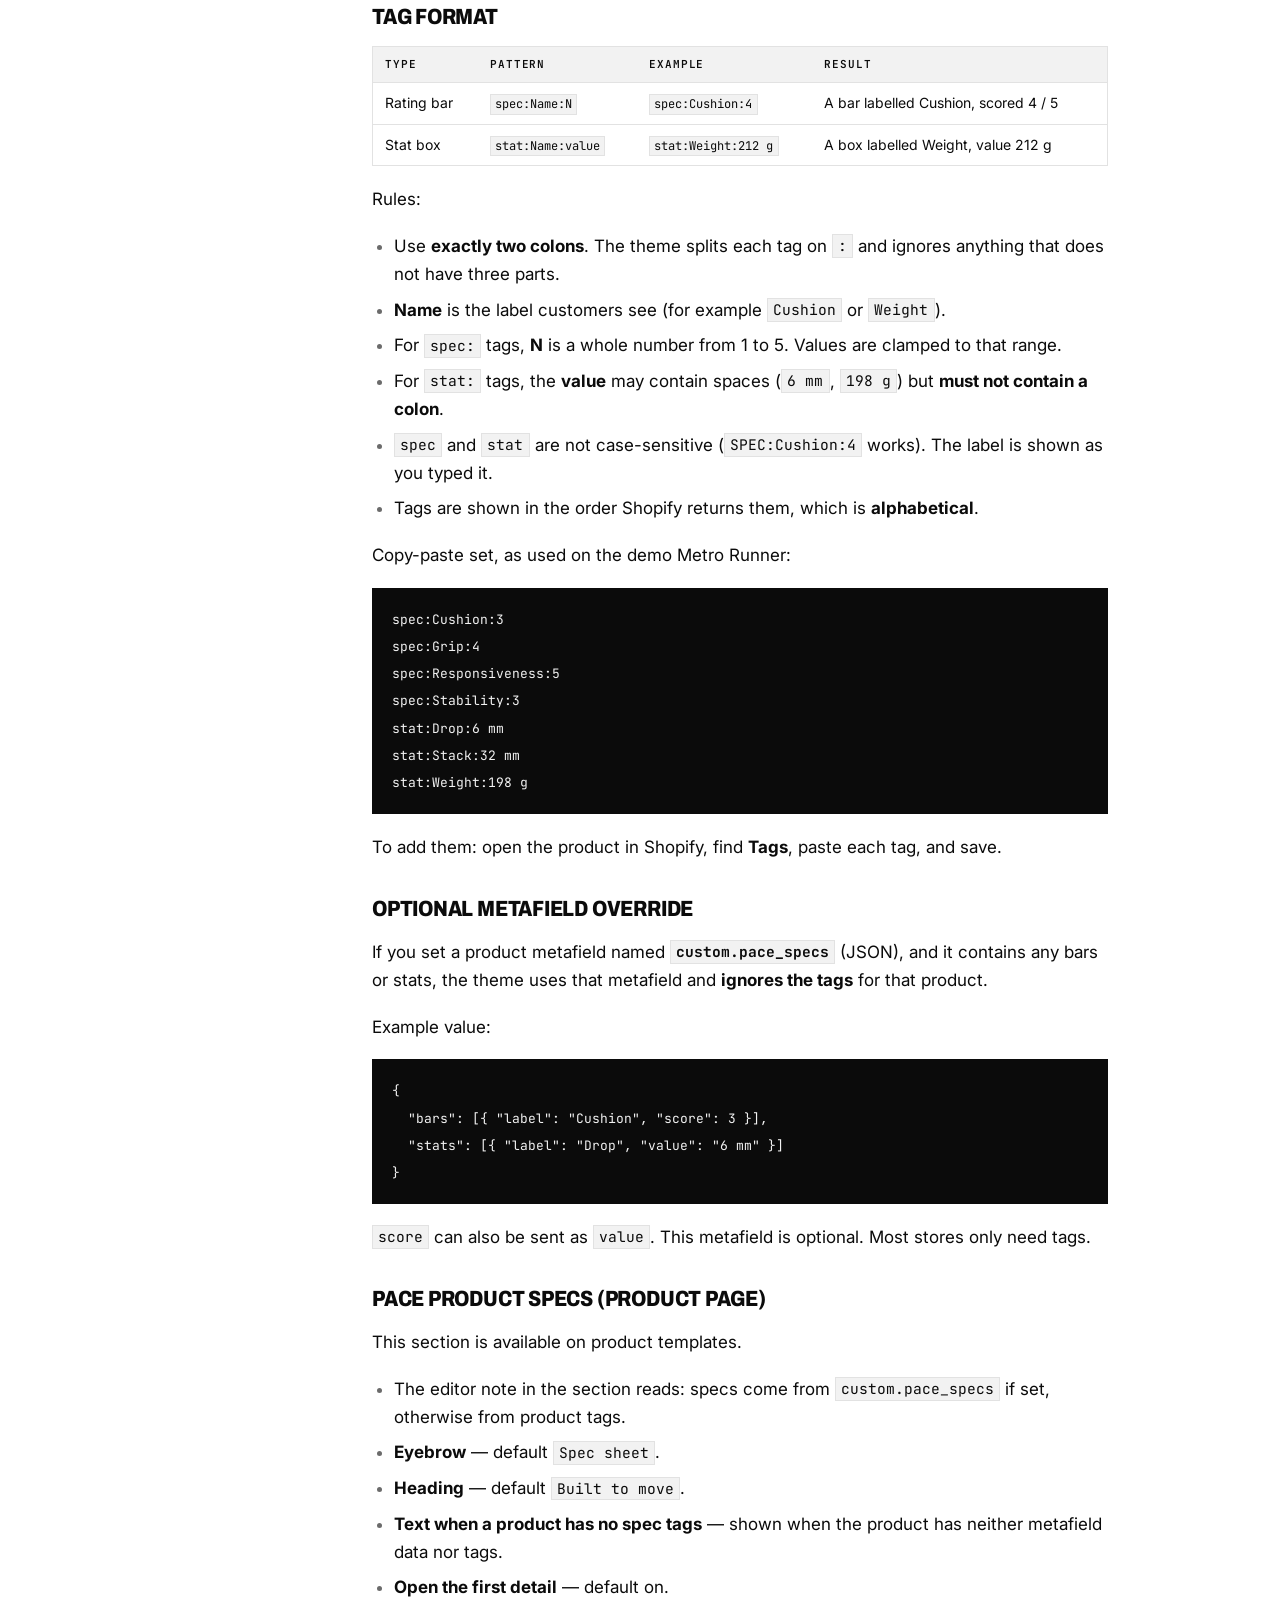
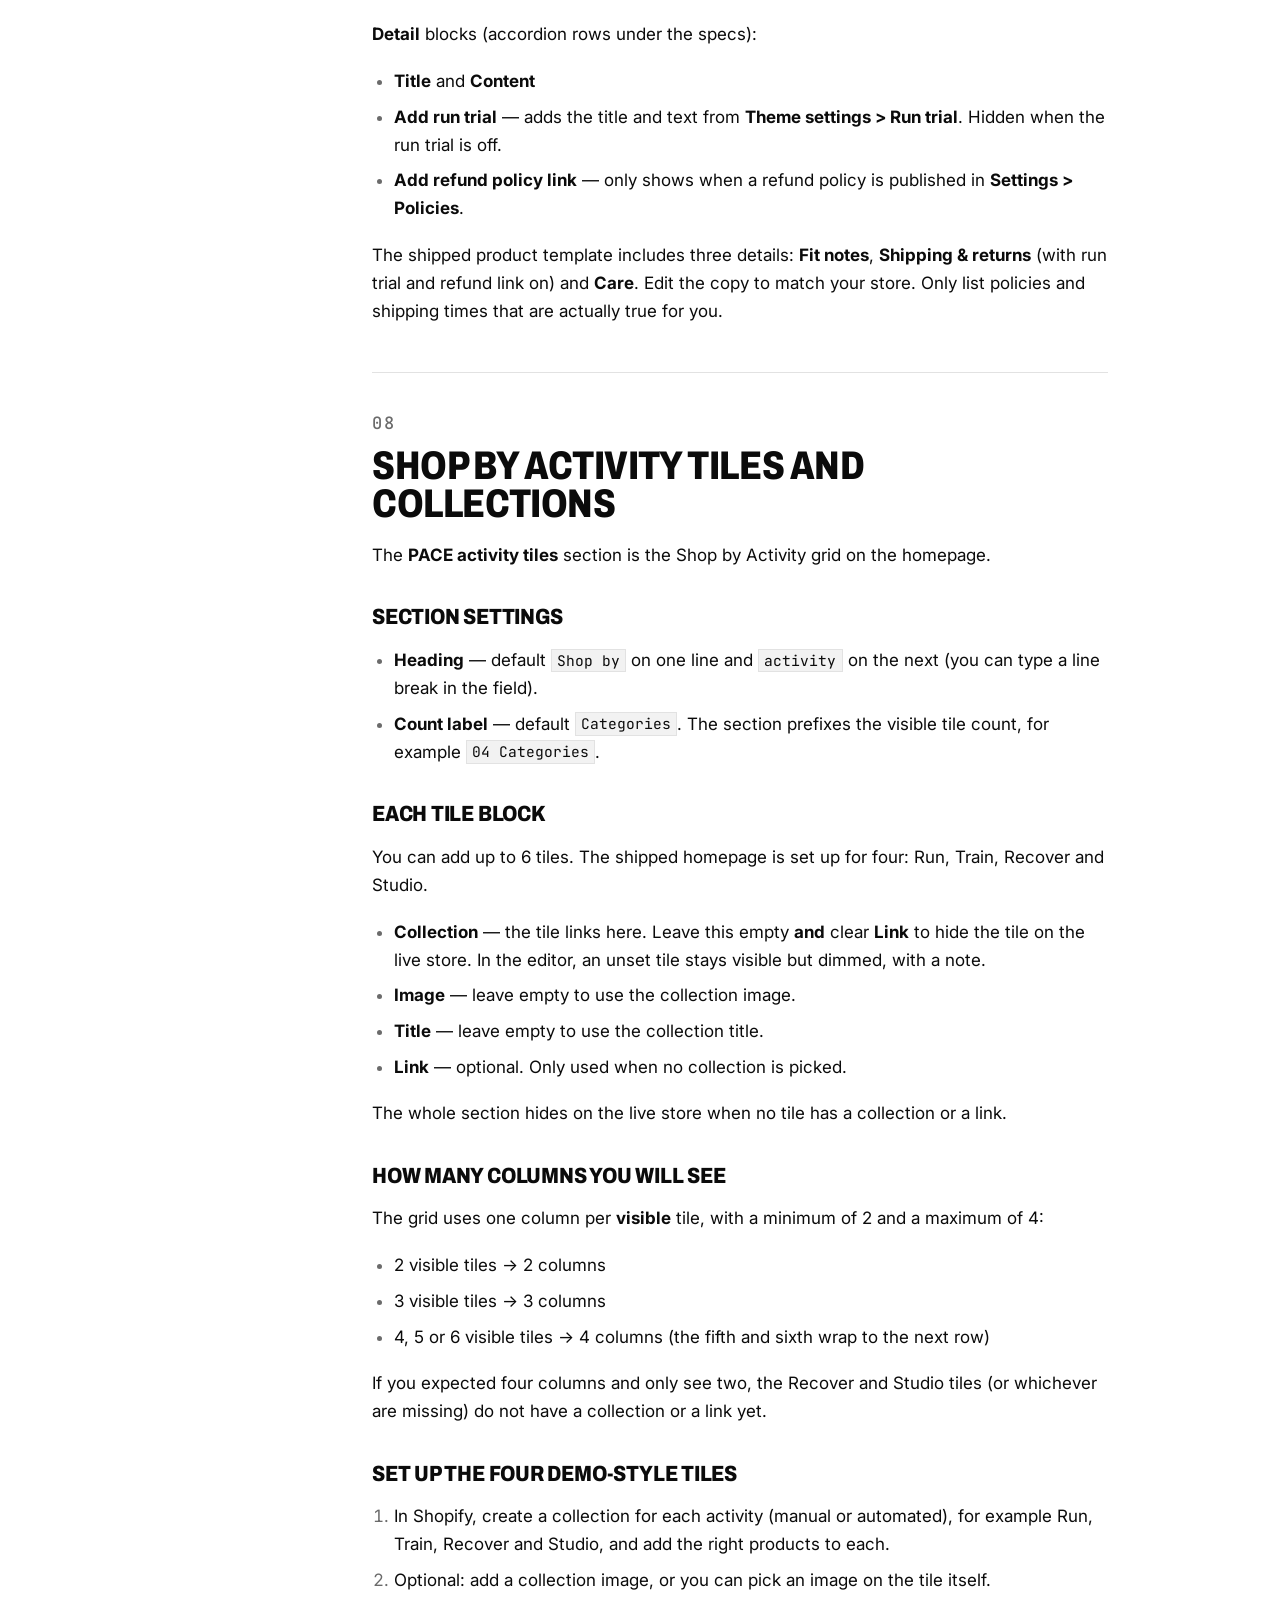
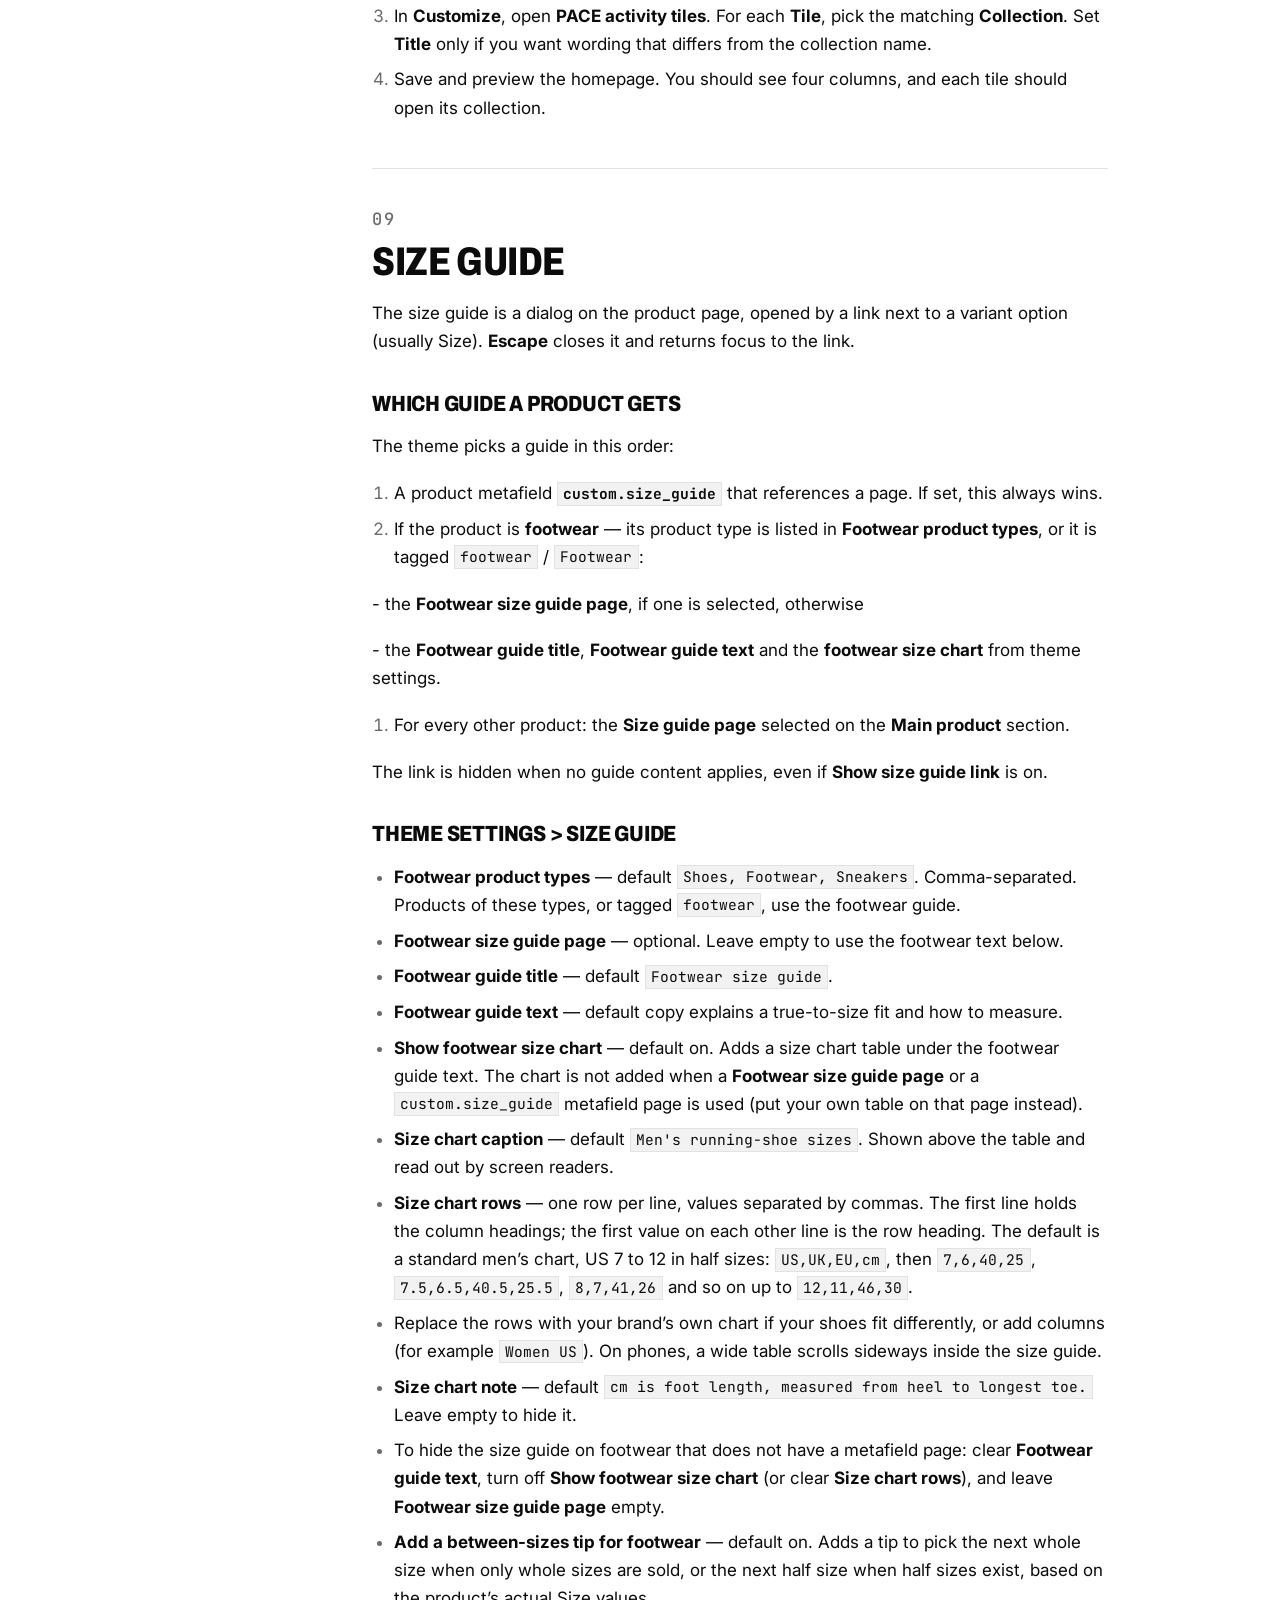
==== commit 7c527b17: "Note that PACE back-in-stock signups subscribe shoppers to email marketing Co-authored-by: roldens17" ====
--- a/pace-docs.html
+++ b/pace-docs.html
@@ -340,7 +340,7 @@
 <h3 id="pace-perks">PACE perks</h3>
 <p>Up to 4 <strong>Perk</strong> blocks.</p>
 <ul><li><strong>Title</strong> and <strong>Text</strong></li><li><strong>Use run trial from Theme settings</strong> — shows the title and text from <strong>Theme settings &gt; Run trial</strong>, and hides this perk when the run trial is off.</li></ul>
-<p>The shipped perks are <code>30-day run trial</code>, <code>Free shipping</code>, <code>Size guide</code> (<code>Size guide and fit notes next to the size selector.</code>) and <code>Back-in-stock signup</code> (<code>Sold out in your size? Leave your email and we will let you know when it is back.</code>). Edit them to match what your store really offers. The back-in-stock signup saves the shopper in <strong>Customers</strong>; it does not send an email by itself (see <a href="#12-product-page">section 12</a>).</p>
+<p>The shipped perks are <code>30-day run trial</code>, <code>Free shipping</code>, <code>Size guide</code> (<code>Size guide and fit notes next to the size selector.</code>) and <code>Back-in-stock signup</code> (<code>Sold out in your size? Leave your email and we will let you know when it is back.</code>). Edit them to match what your store really offers. The back-in-stock signup saves the shopper in <strong>Customers</strong>; it does not send an email by itself, and Shopify also marks these signups as subscribed to email marketing (see <a href="#12-product-page">section 12</a>).</p>
 <h3 id="pace-wordmark">PACE wordmark</h3>
 <ul><li><strong>Wordmark</strong> — default <code>PACE</code>.</li></ul>
 </section><section class="docs-section" aria-labelledby="6-mega-menu"><p class="docs-kicker label">06</p><h2 id="6-mega-menu">Mega menu</h2>
@@ -444,7 +444,7 @@
 <p>The shipped product template is, from top to bottom:</p>
 <ol><li><strong>Main product</strong> — media, title, price, variants, add to cart, size guide link, trust badges.</li><li><strong>PACE product specs</strong> — rating bars, stat boxes and detail accordion (see <a href="#7-spec-and-stat-tags">section 7</a>).</li><li><strong>Product recommendations</strong> — <strong>You may also like</strong> (related products).</li><li><strong>Product recommendations</strong> — <strong>Pairs well with</strong> (complementary products). Complementary recommendations need to be set up in <strong>Settings &gt; Search &amp; Discovery</strong>.</li></ol>
 <h3 id="main-product-settings">Main product settings</h3>
-<ul><li><strong>Enable sticky add to cart (mobile)</strong> — default on. A sticky bar on small screens. Desktop sticky add-to-cart is not in this version.</li><li><strong>&quot;Part of ... Collection&quot; label</strong> — Automatic or Hide. Automatic shows one real category collection. It skips the collections listed below, sale collections, and men/women when a product is in both.</li><li><strong>Collections to skip in the label</strong> — default <code>all, frontpage, new-arrivals, best-sellers, sale</code>. Use collection handles, separated by commas.</li><li><strong>Show vendor or product type</strong>, <strong>Show price</strong>, <strong>Show description</strong>, <strong>Show dynamic checkout buttons</strong></li><li>Size guide settings — see <a href="#9-size-guide">section 9</a>.</li><li><strong>Show back-in-stock signup on sold-out variants</strong> — default on. Signups are saved in <strong>Customers</strong> with the tags <code>back-in-stock</code> and the product handle. Email those customers when you restock.</li><li><strong>Show low stock message</strong> — default off. Uses real inventory. Only appears for variants tracked by Shopify with stock at or below <strong>Low stock threshold</strong> (default 5).</li><li><strong>Show custom note under add to cart</strong> and <strong>Custom note text</strong> — static text on every product. Only use statements that are true for your store.</li><li><strong>Show trust notes under sticky add to cart</strong></li><li><strong>Show trust badges row</strong>, plus optional <strong>Shipping</strong>, <strong>Returns</strong> and <strong>Warranty</strong> badges and their promise text. <strong>Returns link</strong> can be left empty to use your refund policy from <strong>Settings &gt; Policies</strong>.</li></ul>
+<ul><li><strong>Enable sticky add to cart (mobile)</strong> — default on. A sticky bar on small screens. Desktop sticky add-to-cart is not in this version.</li><li><strong>&quot;Part of ... Collection&quot; label</strong> — Automatic or Hide. Automatic shows one real category collection. It skips the collections listed below, sale collections, and men/women when a product is in both.</li><li><strong>Collections to skip in the label</strong> — default <code>all, frontpage, new-arrivals, best-sellers, sale</code>. Use collection handles, separated by commas.</li><li><strong>Show vendor or product type</strong>, <strong>Show price</strong>, <strong>Show description</strong>, <strong>Show dynamic checkout buttons</strong></li><li>Size guide settings — see <a href="#9-size-guide">section 9</a>.</li><li><strong>Show back-in-stock signup on sold-out variants</strong> — default on. Signups are saved in <strong>Customers</strong> with the tags <code>back-in-stock</code>, the product handle, and <code>variant-&lt;id&gt;</code>. Email those customers when you restock. Shopify also marks these signups as subscribed to email marketing, so they can receive your marketing emails. Mention this in your privacy policy if needed.</li><li><strong>Show low stock message</strong> — default off. Uses real inventory. Only appears for variants tracked by Shopify with stock at or below <strong>Low stock threshold</strong> (default 5).</li><li><strong>Show custom note under add to cart</strong> and <strong>Custom note text</strong> — static text on every product. Only use statements that are true for your store.</li><li><strong>Show trust notes under sticky add to cart</strong></li><li><strong>Show trust badges row</strong>, plus optional <strong>Shipping</strong>, <strong>Returns</strong> and <strong>Warranty</strong> badges and their promise text. <strong>Returns link</strong> can be left empty to use your refund policy from <strong>Settings &gt; Policies</strong>.</li></ul>
 <p>Blocks you can add on <strong>Main product</strong>:</p>
 <ul><li>App blocks</li><li><strong>Collapsible info tab</strong> — <strong>Heading</strong>, <strong>Content</strong>, <strong>Open by default</strong></li><li><strong>Custom Liquid</strong></li></ul>
 <p>Sold-out variants are still shown and cannot be added to the cart. The back-in-stock form appears when that setting is on.</p>
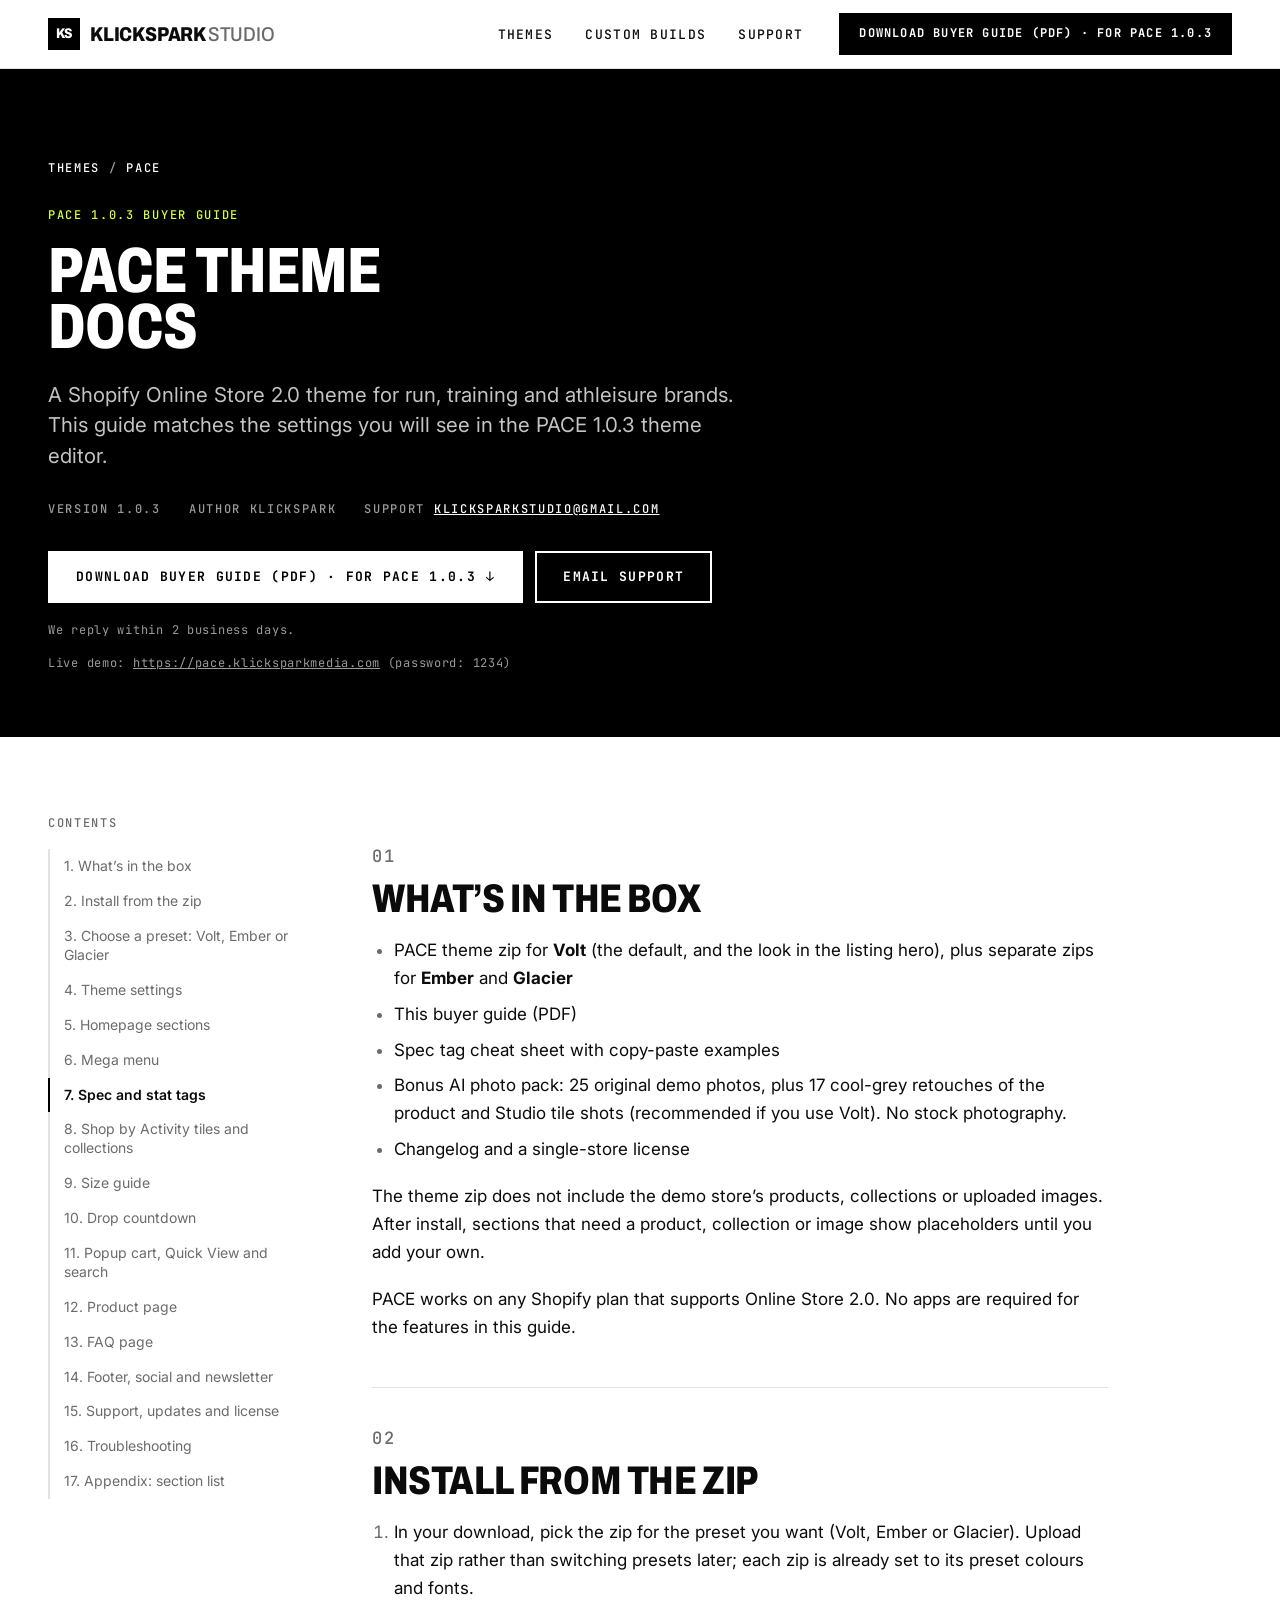
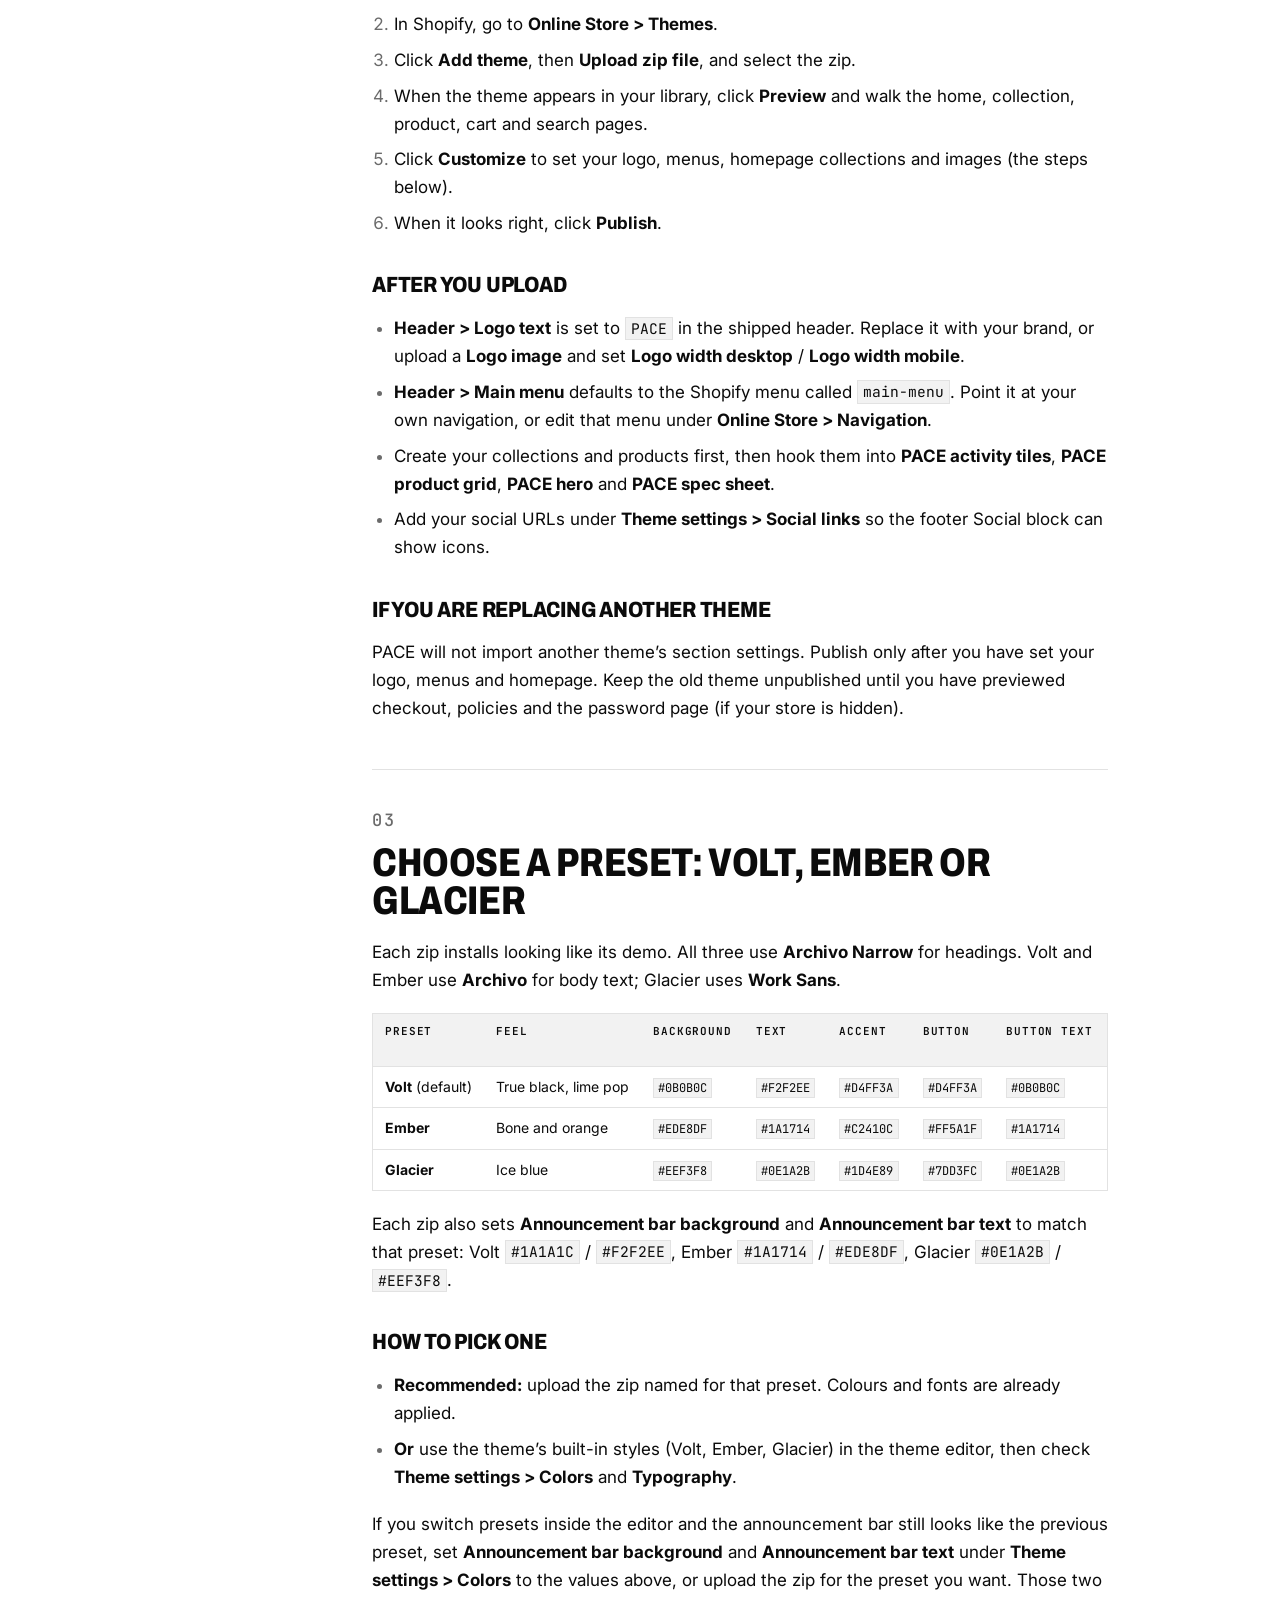
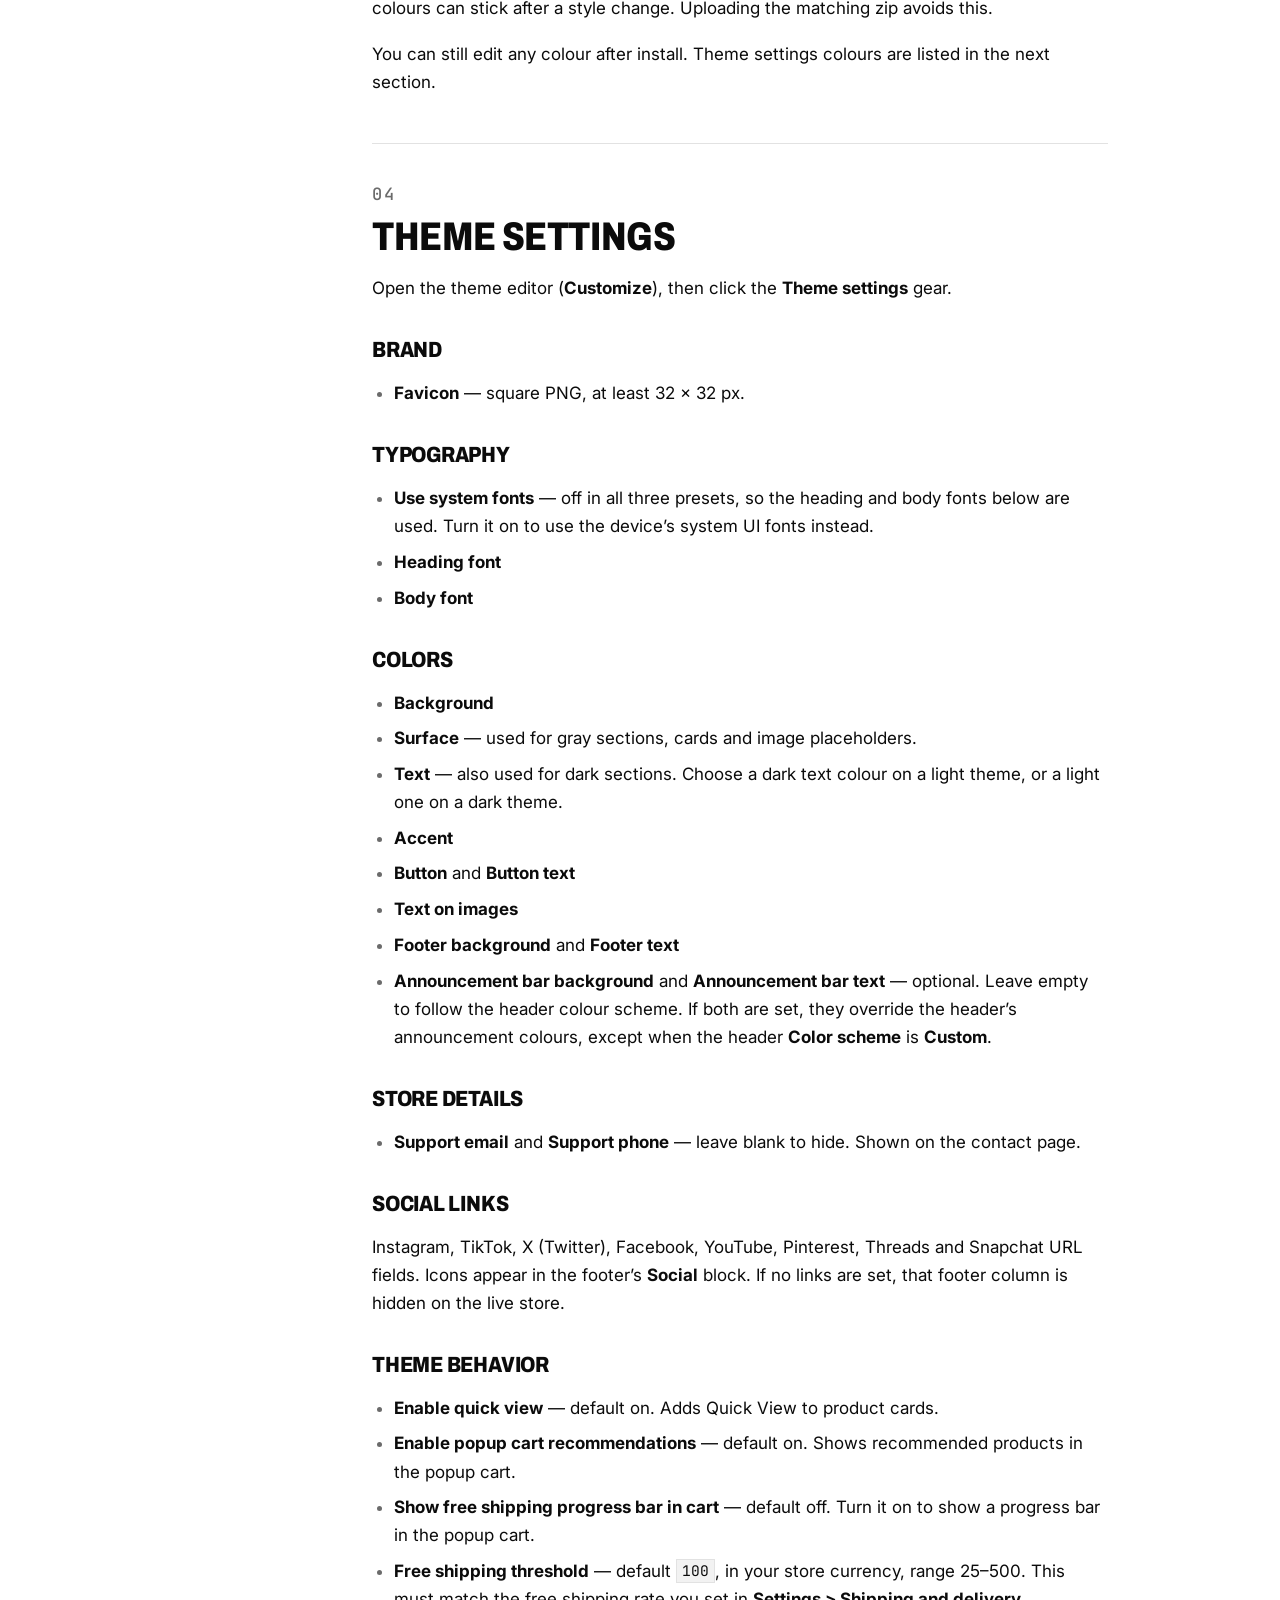
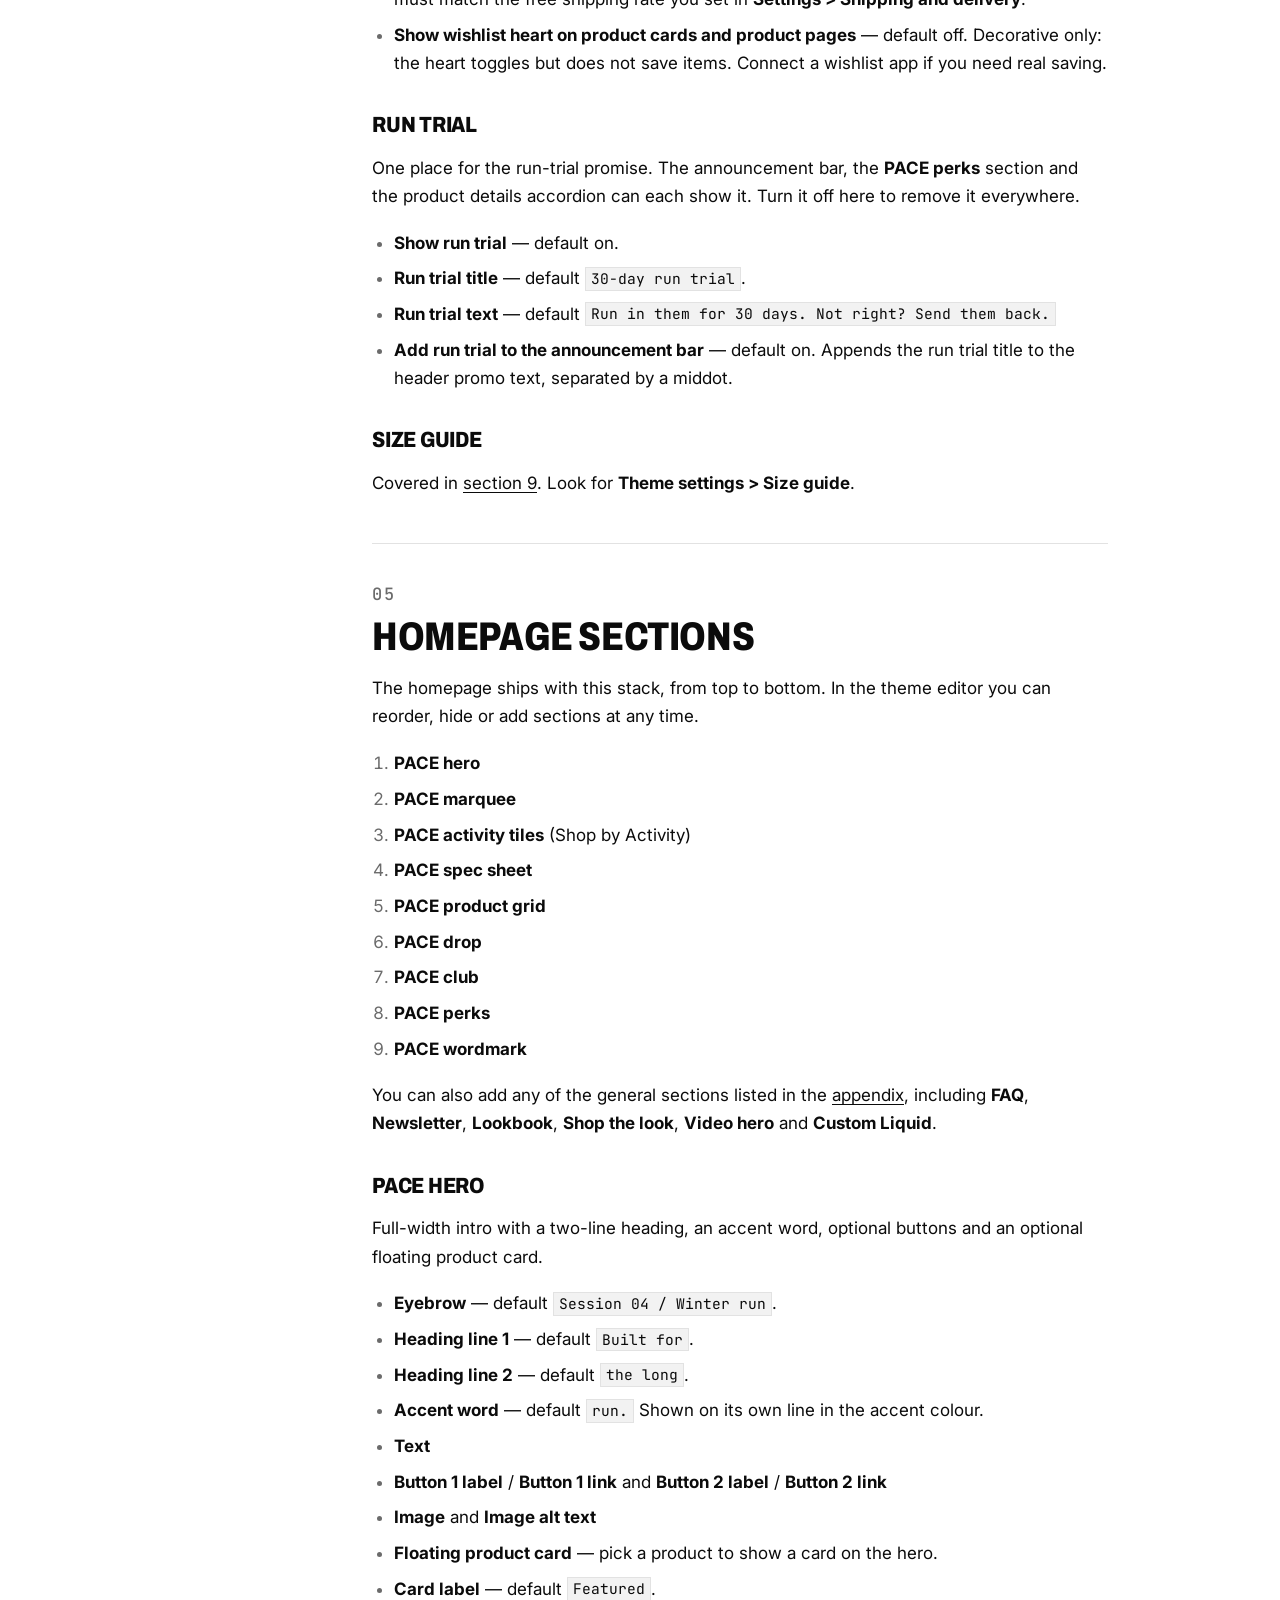
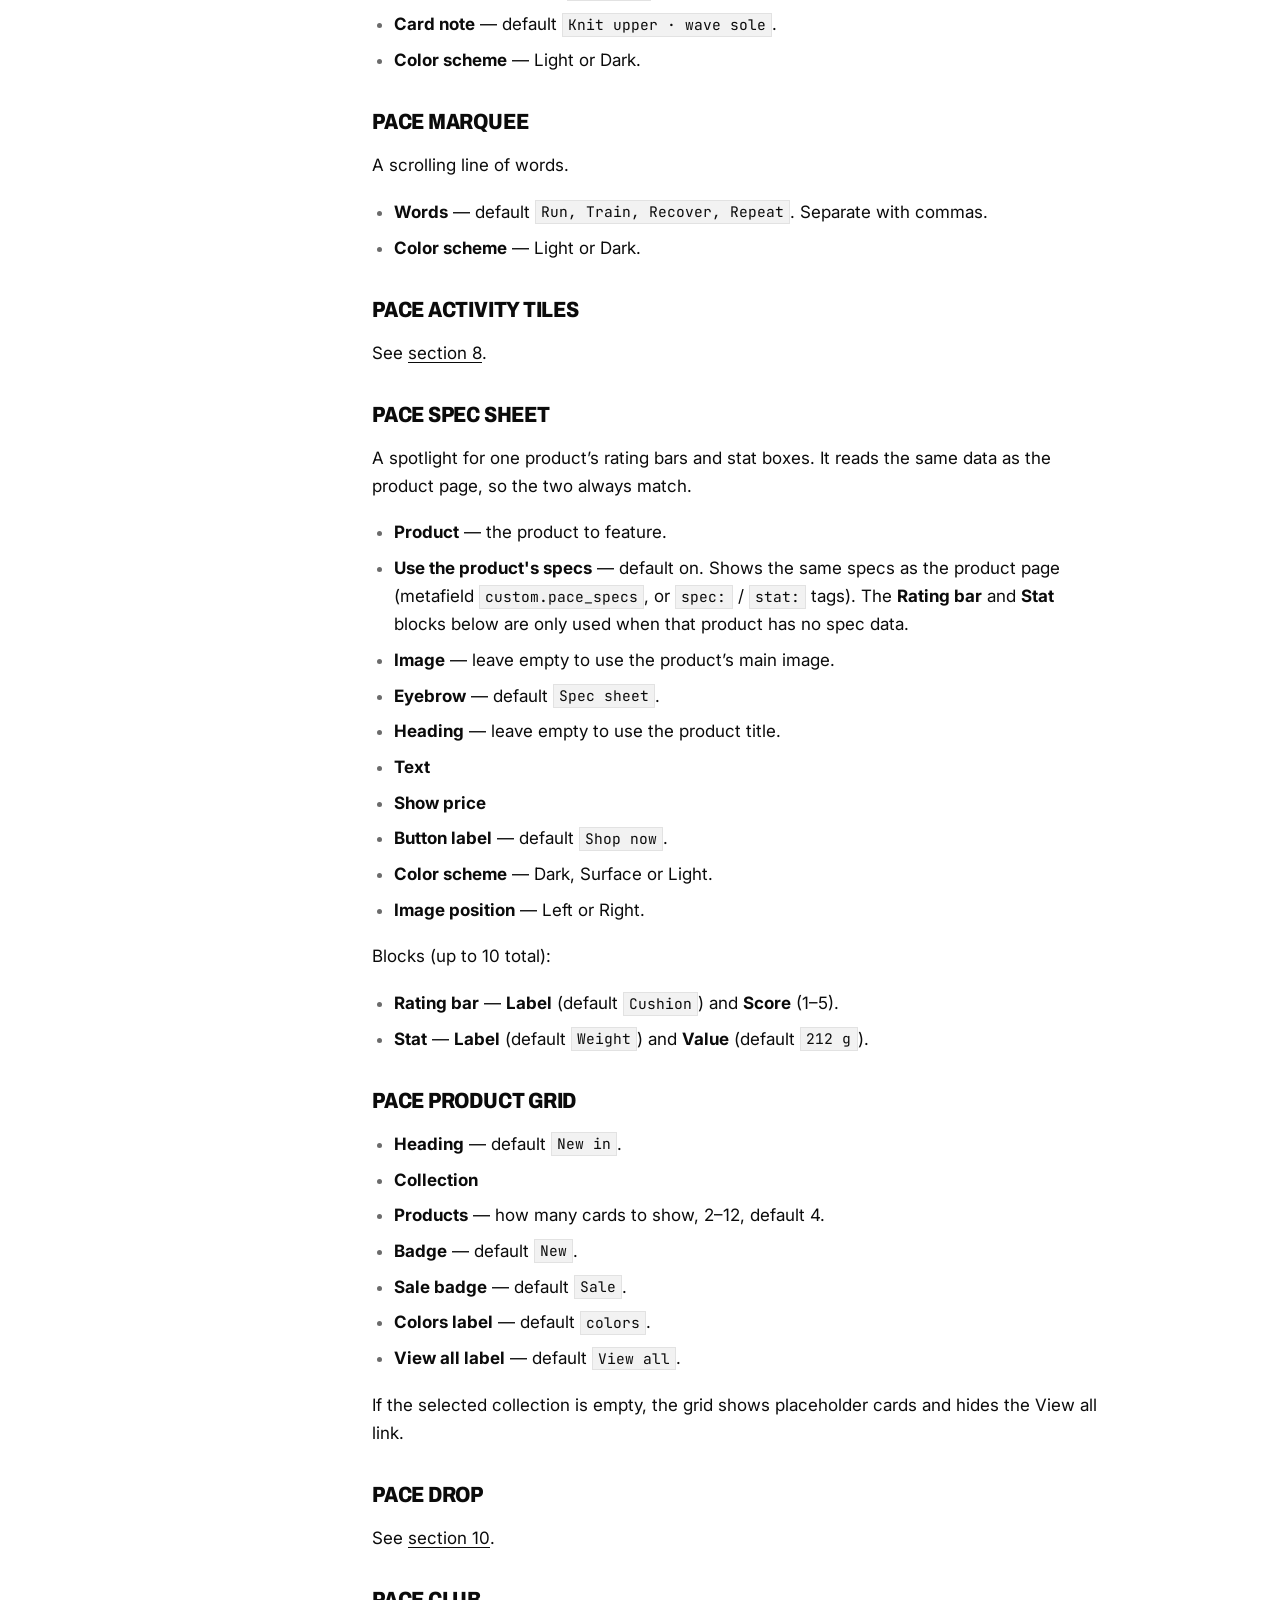
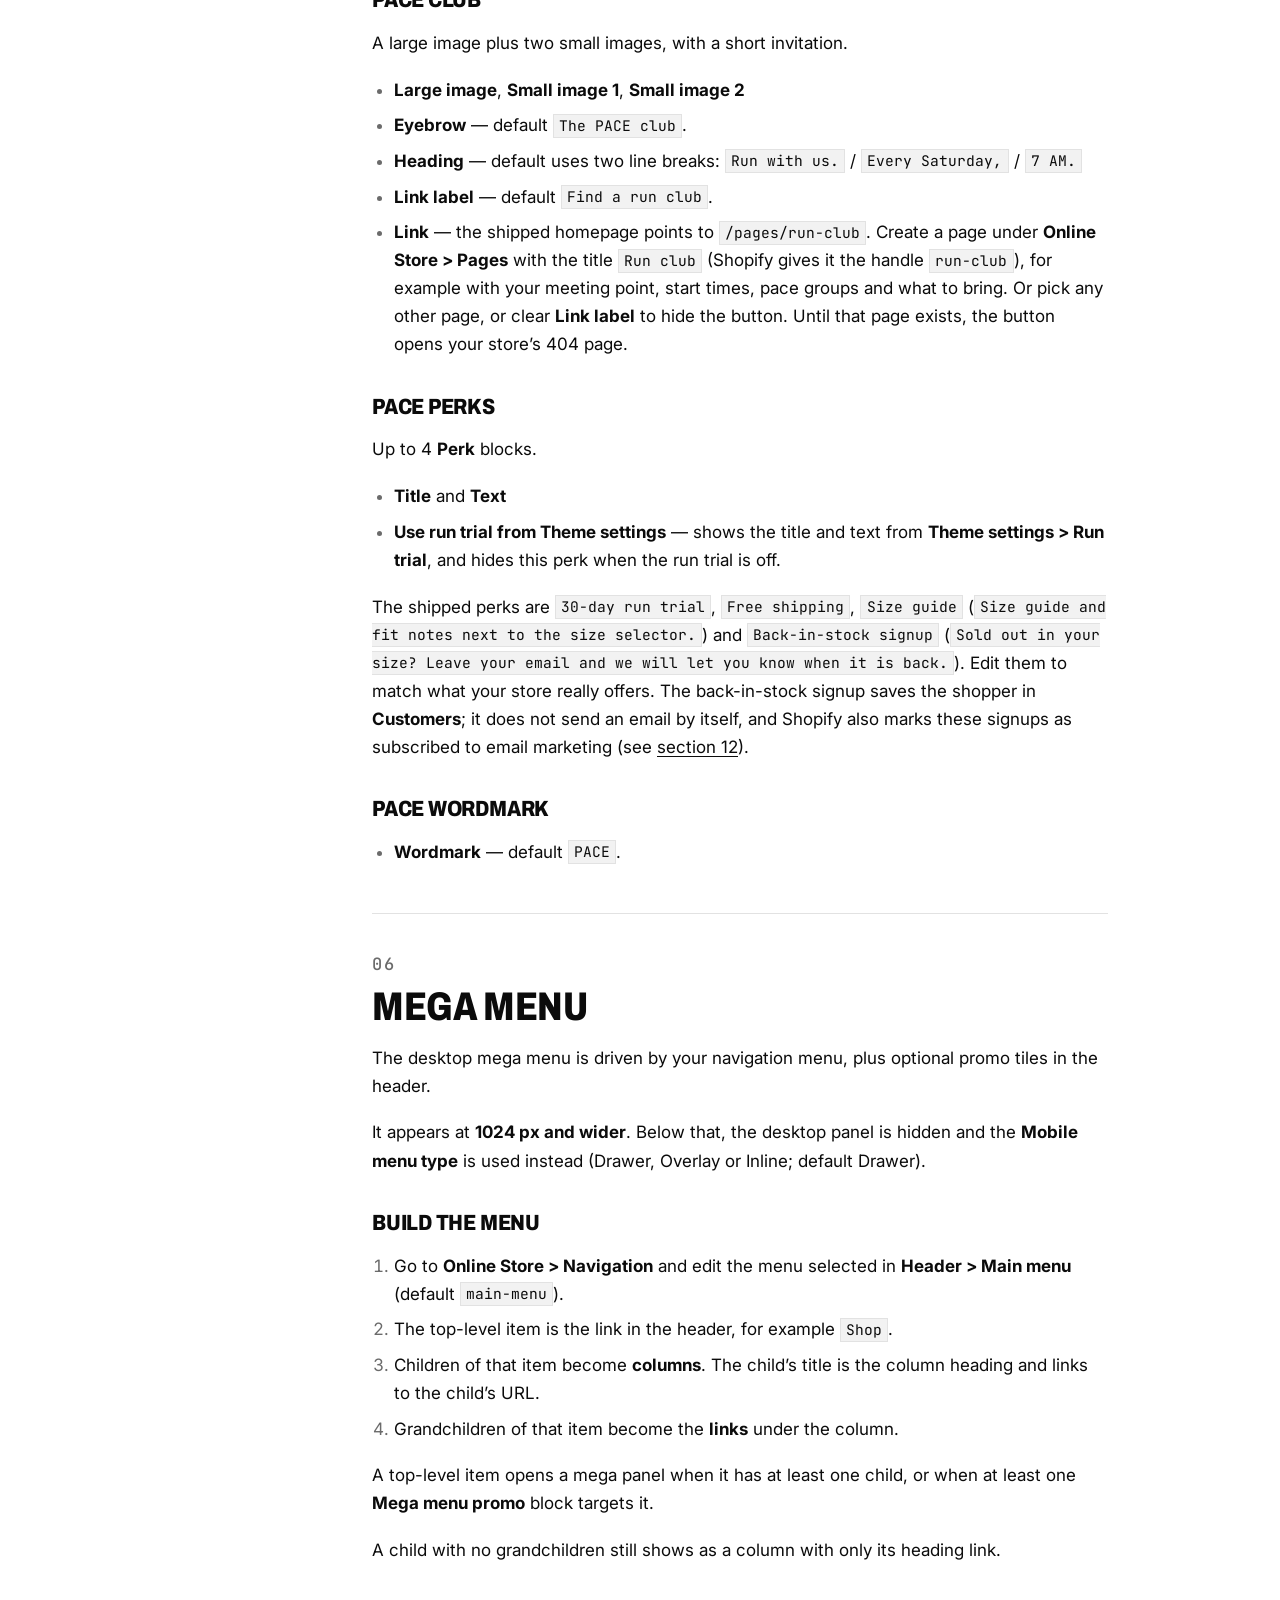
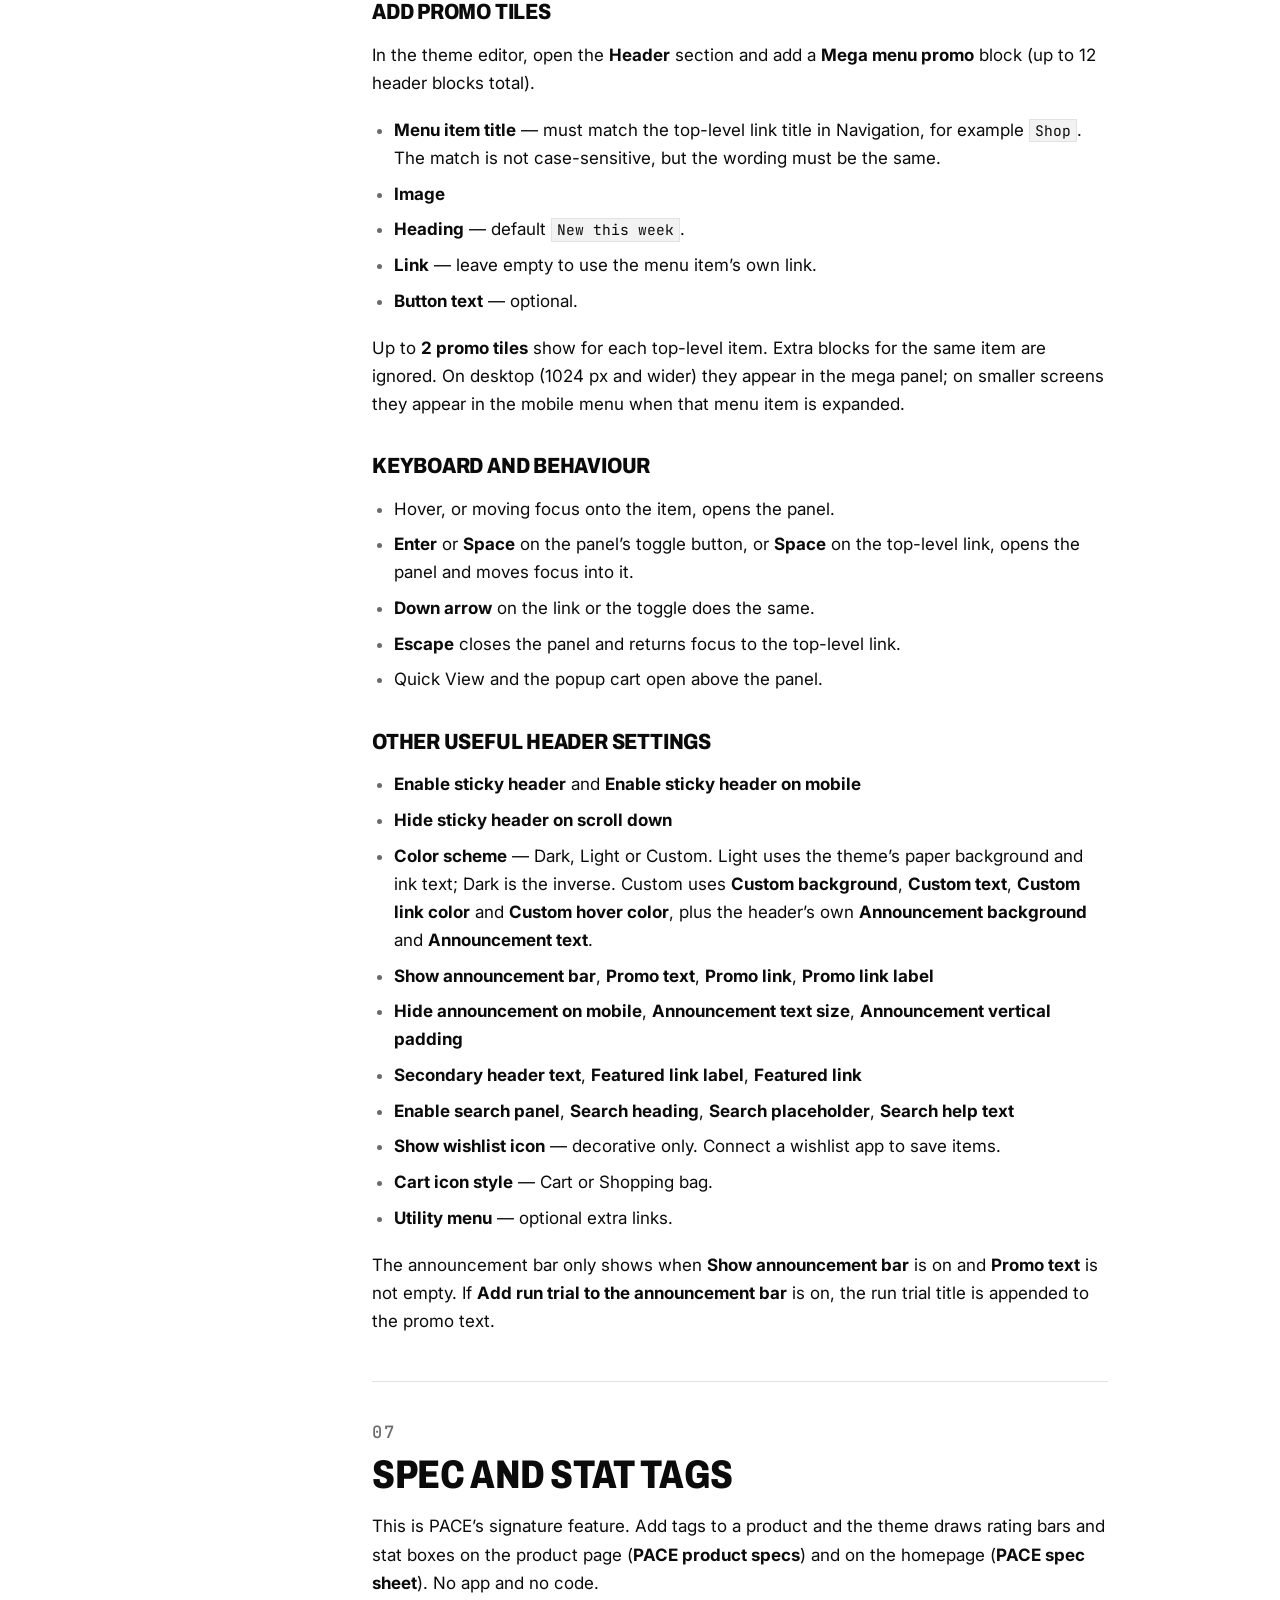
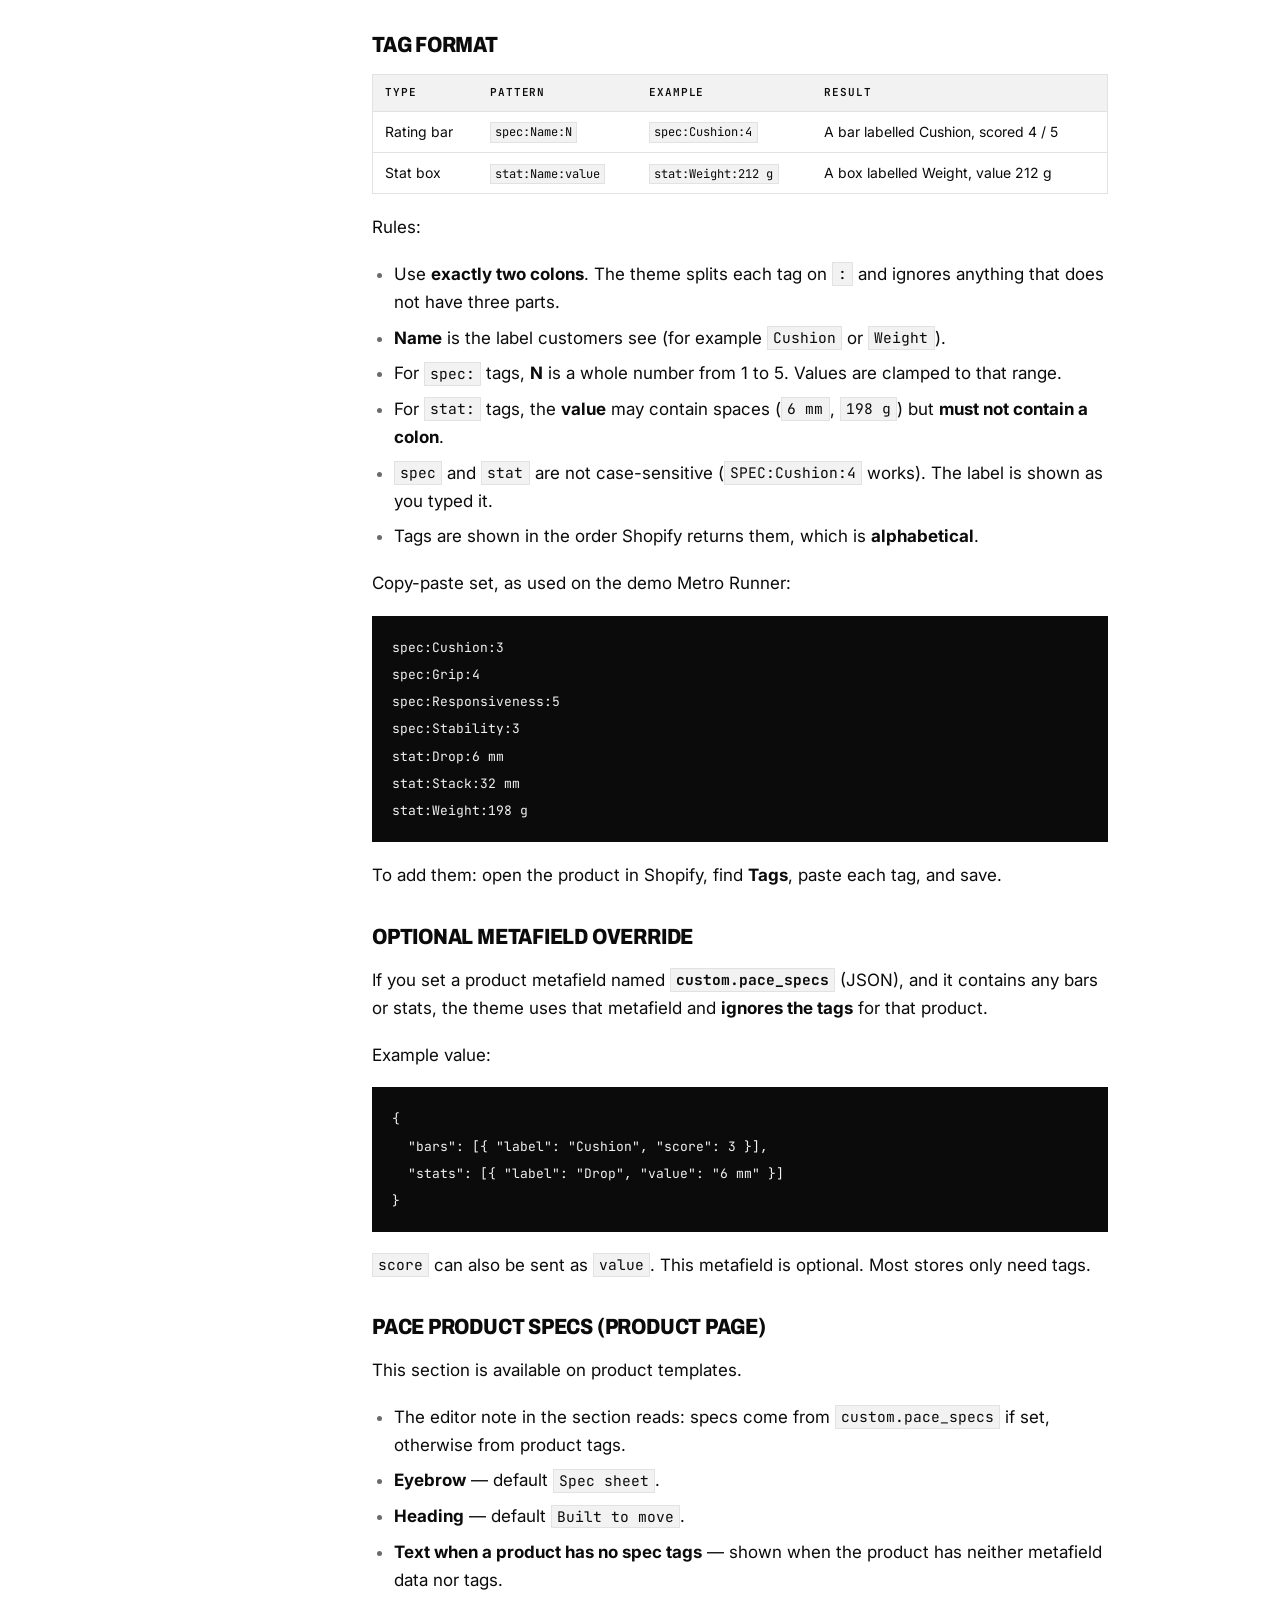
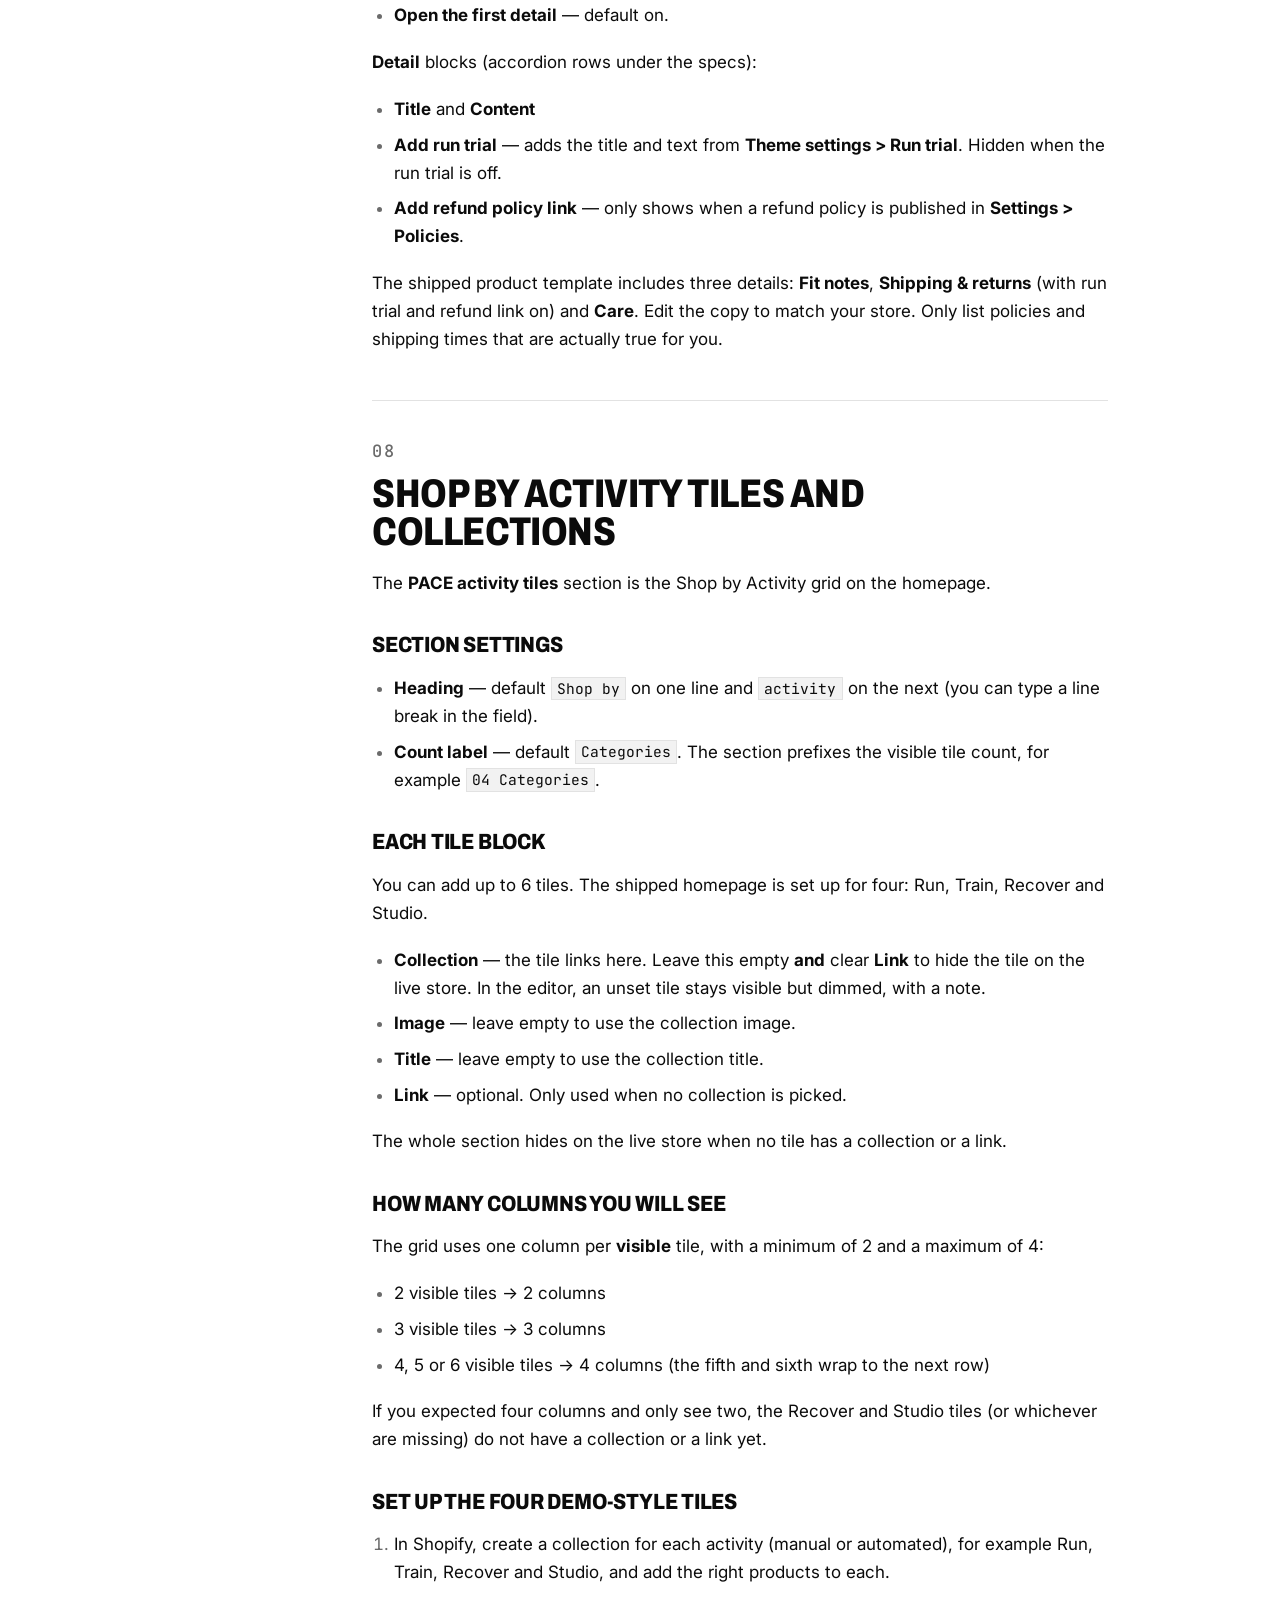
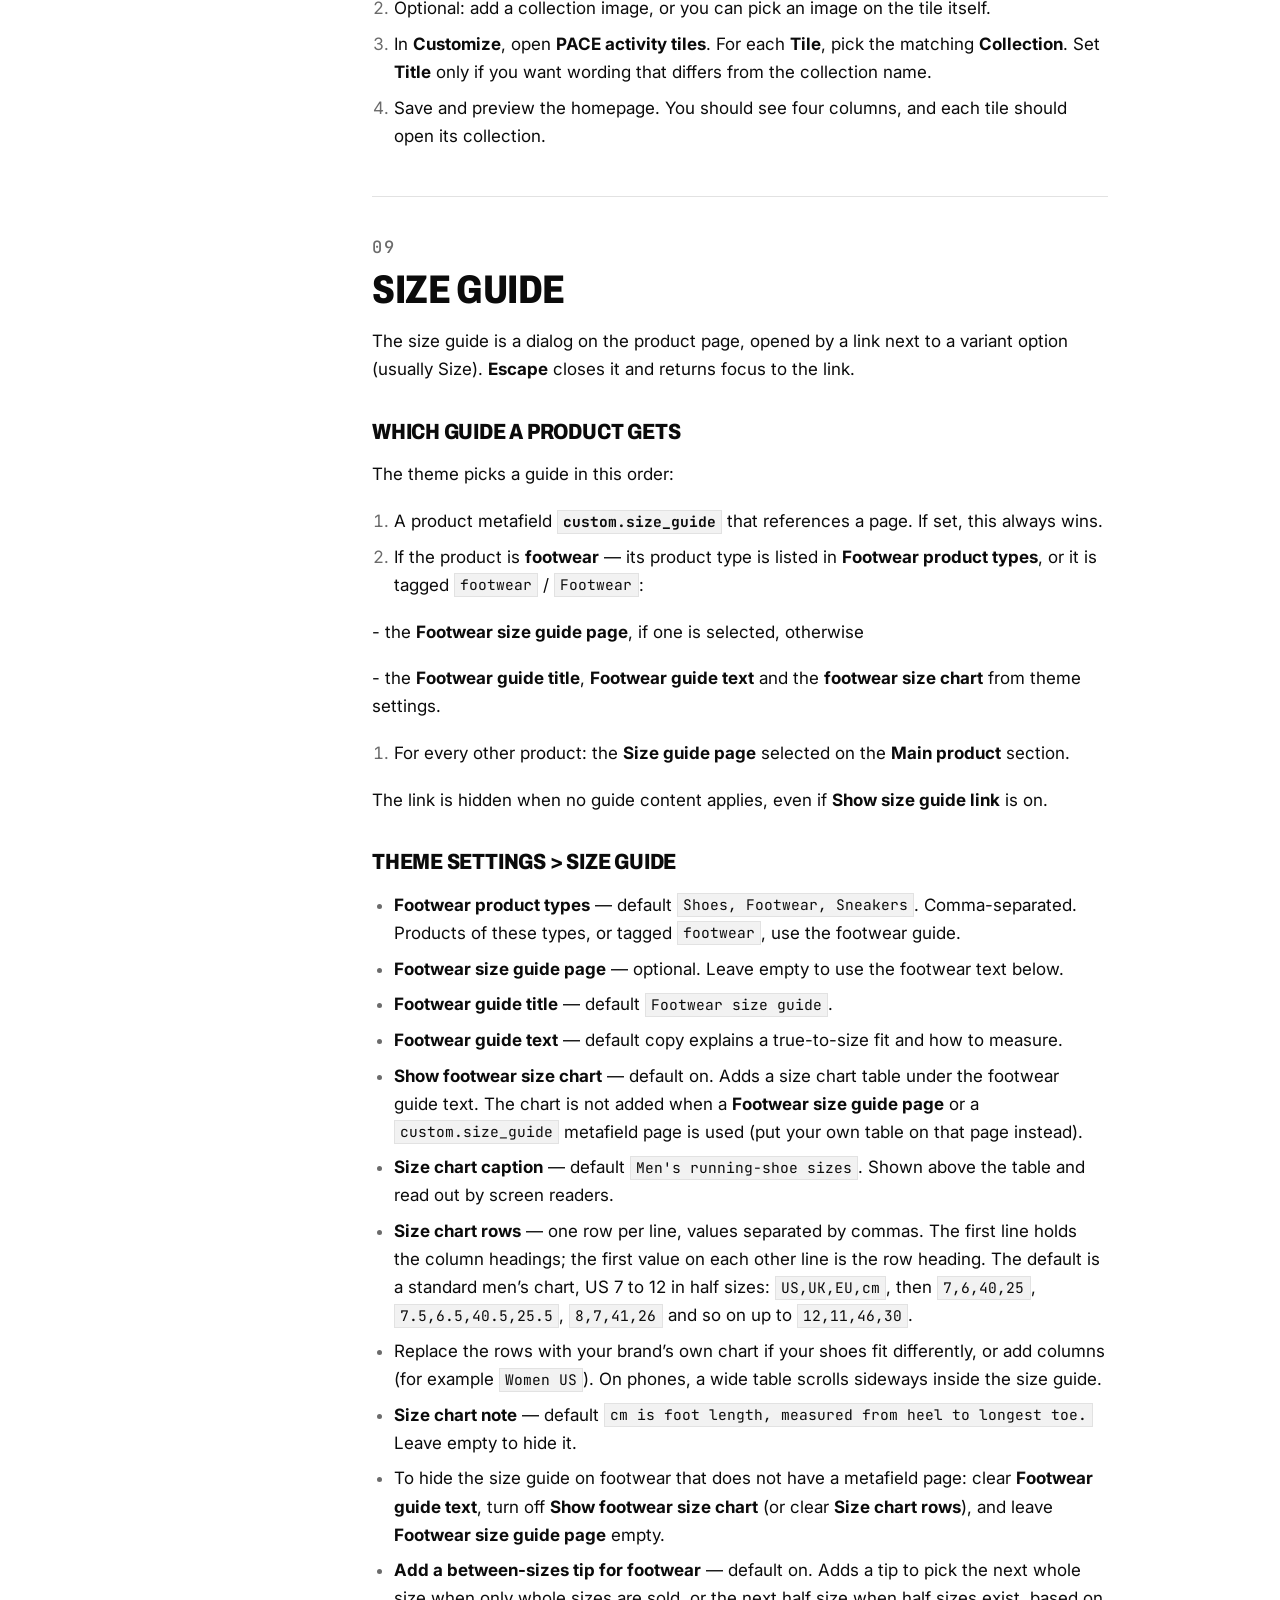
==== commit a41c2915: "PACE launch copy: live Etsy CTA, sale price, demo URL, 1.0.3 guide; remove install service" ====
--- a/pace-docs.html
+++ b/pace-docs.html
@@ -238,7 +238,7 @@
           <li><a href="index.html#custom">Custom builds</a></li>
           <li><a href="#support">Support</a></li>
         </ul>
-        <a href="/downloads/PACE-Docs-v1.0.pdf" class="btn btn--sm">Download PDF</a>
+        <a href="/downloads/PACE-Docs-v1.0.pdf" class="btn btn--sm">Download Buyer Guide (PDF) · for PACE 1.0.3</a>
       </nav>
     </div>
   </header>
@@ -256,7 +256,7 @@
           <li>Support <a href="mailto:klicksparkstudio@gmail.com">klicksparkstudio@gmail.com</a></li>
         </ul>
         <div class="docs-hero__actions">
-          <a href="/downloads/PACE-Docs-v1.0.pdf" class="btn">Download PDF <span class="arrow" aria-hidden="true">↓</span></a>
+          <a href="/downloads/PACE-Docs-v1.0.pdf" class="btn">Download Buyer Guide (PDF) · for PACE 1.0.3 <span class="arrow" aria-hidden="true">↓</span></a>
           <a href="mailto:klicksparkstudio@gmail.com" class="btn btn--outline">Email support</a>
         </div>
         <p class="note muted" style="margin-top:18px">We reply within 2 business days.</p>
@@ -353,7 +353,7 @@
 <h3 id="add-promo-tiles">Add promo tiles</h3>
 <p>In the theme editor, open the <strong>Header</strong> section and add a <strong>Mega menu promo</strong> block (up to 12 header blocks total).</p>
 <ul><li><strong>Menu item title</strong> — must match the top-level link title in Navigation, for example <code>Shop</code>. The match is not case-sensitive, but the wording must be the same.</li><li><strong>Image</strong></li><li><strong>Heading</strong> — default <code>New this week</code>.</li><li><strong>Link</strong> — leave empty to use the menu item’s own link.</li><li><strong>Button text</strong> — optional.</li></ul>
-<p>Up to <strong>2 promo tiles</strong> show for each top-level item. Extra blocks for the same item are ignored. Promo tiles do not appear in the mobile menu.</p>
+<p>Up to <strong>2 promo tiles</strong> show for each top-level item. Extra blocks for the same item are ignored. On desktop (1024 px and wider) they appear in the mega panel; on smaller screens they appear in the mobile menu when that menu item is expanded.</p>
 <h3 id="keyboard-and-behaviour">Keyboard and behaviour</h3>
 <ul><li>Hover, or moving focus onto the item, opens the panel.</li><li><strong>Enter</strong> or <strong>Space</strong> on the panel’s toggle button, or <strong>Space</strong> on the top-level link, opens the panel and moves focus into it.</li><li><strong>Down arrow</strong> on the link or the toggle does the same.</li><li><strong>Escape</strong> closes the panel and returns focus to the top-level link.</li><li>Quick View and the popup cart open above the panel.</li></ul>
 <h3 id="other-useful-header-settings">Other useful header settings</h3>
@@ -478,13 +478,11 @@
 <p>One purchase = one Shopify store. You may customize the theme freely for that store. You may not resell, share or redistribute the theme files.</p>
 <h3 id="refunds">Refunds</h3>
 <p>This is an instant digital download, so sales are final. If a file is broken or will not install and we cannot fix it, we will refund you.</p>
-<h3 id="install-service">Install service</h3>
-<p>A paid install on one store is offered as a <strong>separate</strong> Etsy listing for $149. The theme purchase does not include installation.</p>
 </section><section class="docs-section" aria-labelledby="16-troubleshooting"><p class="docs-kicker label">16</p><h2 id="16-troubleshooting">Troubleshooting</h2>
 <p><strong>The Shop by Activity grid is 2 columns, not 4.</strong><br>A tile only counts when it has a <strong>Collection</strong> or a <strong>Link</strong>. Create the missing collections, pick them on the Recover and Studio tiles (or your equivalent), and save. See <a href="#8-shop-by-activity-tiles-and-collections">section 8</a>.</p>
 <p><strong>Spec bars or stats do not show.</strong><br>Check the tag has exactly two colons (<code>spec:Cushion:4</code>, not <code>spec:Cushion 4</code>). Scores must be a number. Stat values cannot contain a colon. If <code>custom.pace_specs</code> is set and has any bars or stats, tags are ignored. On the homepage, confirm <strong>PACE spec sheet</strong> has a <strong>Product</strong> picked and <strong>Use the product&#x27;s specs</strong> is on.</p>
 <p><strong>The size guide link is missing.</strong><br>The link only shows when there is guide content. For footwear, set <strong>Footwear guide text</strong> or a <strong>Footwear size guide page</strong>, or tag the product <code>footwear</code> / set its product type to one of the types in the list. For apparel, pick a <strong>Size guide page</strong> on the <strong>Main product</strong> section. A <code>custom.size_guide</code> metafield, if used, must reference a page that has content.</p>
-<p><strong>Mega menu promo tiles do not appear.</strong><br><strong>Menu item title</strong> must match the top-level navigation title (for example <code>Shop</code>). Up to two tiles per item are used. On desktop (1024 px and wider) they appear in the mega panel; on smaller screens they appear in the mobile drawer when that menu item is expanded.</p>
+<p><strong>Mega menu promo tiles do not appear.</strong><br><strong>Menu item title</strong> must match the top-level navigation title (for example <code>Shop</code>). Up to two tiles per item are used. On desktop (1024 px and wider) they appear in the mega panel; on smaller screens they appear in the mobile menu when that menu item is expanded.</p>
 <p><strong>The announcement bar colours look wrong for Ember or Glacier.</strong><br>Each preset zip sets its own announcement bar colours (Ember <code>#1A1714</code> / <code>#EDE8DF</code>, Glacier <code>#0E1A2B</code> / <code>#EEF3F8</code>). If you uploaded a different zip or changed colours later, set <strong>Announcement bar background</strong> and <strong>Announcement bar text</strong> in <strong>Theme settings &gt; Colors</strong> to those values, or upload the preset zip you want.</p>
 <p><strong>The header logo still says PACE (or, on a reset block, a default brand name).</strong><br>Set <strong>Header &gt; Logo text</strong> or upload a <strong>Logo image</strong>.</p>
 <p><strong><code>/pages/faq</code> is a 404.</strong><br>Create a page and assign the <strong>faq</strong> template. The template is in the theme; the page has to exist in the store.</p>
@@ -494,7 +492,7 @@
 <p><strong>The theme does not look like the demo after a clean install.</strong><br>That is expected until you add products, photos and collections, and pick them in the hero, activity tiles, spec sheet and product grid. The layout and colours of the preset you installed should already match. If you uploaded Volt and wanted Ember, upload the Ember zip.</p>
 <p><strong>I need a second store.</strong><br>The license is one store per purchase. Buy a second license for a second store, or contact support if you are unsure.</p>
 </section><section class="docs-section" aria-labelledby="17-appendix-section-list"><p class="docs-kicker label">17</p><h2 id="17-appendix-section-list">Appendix: section list</h2>
-<p>These are the section names as they appear when you click <strong>Add section</strong>. PACE 1.0 includes 30 addable content sections, plus the Header, Footer and the usual template sections (product, collection, cart, blog, account, search, 404, password and so on).</p>
+<p>These are the section names as they appear when you click <strong>Add section</strong>. PACE 1.0.3 includes 30 addable content sections, plus the Header, Footer and the usual template sections (product, collection, cart, blog, account, search, 404, password and so on).</p>
 <p><strong>PACE sections</strong></p>
 <ul><li>PACE hero</li><li>PACE marquee</li><li>PACE activity tiles</li><li>PACE spec sheet</li><li>PACE product grid</li><li>PACE drop</li><li>PACE club</li><li>PACE perks</li><li>PACE wordmark</li><li>PACE product specs (product templates only)</li></ul>
 <p><strong>General sections</strong></p>
